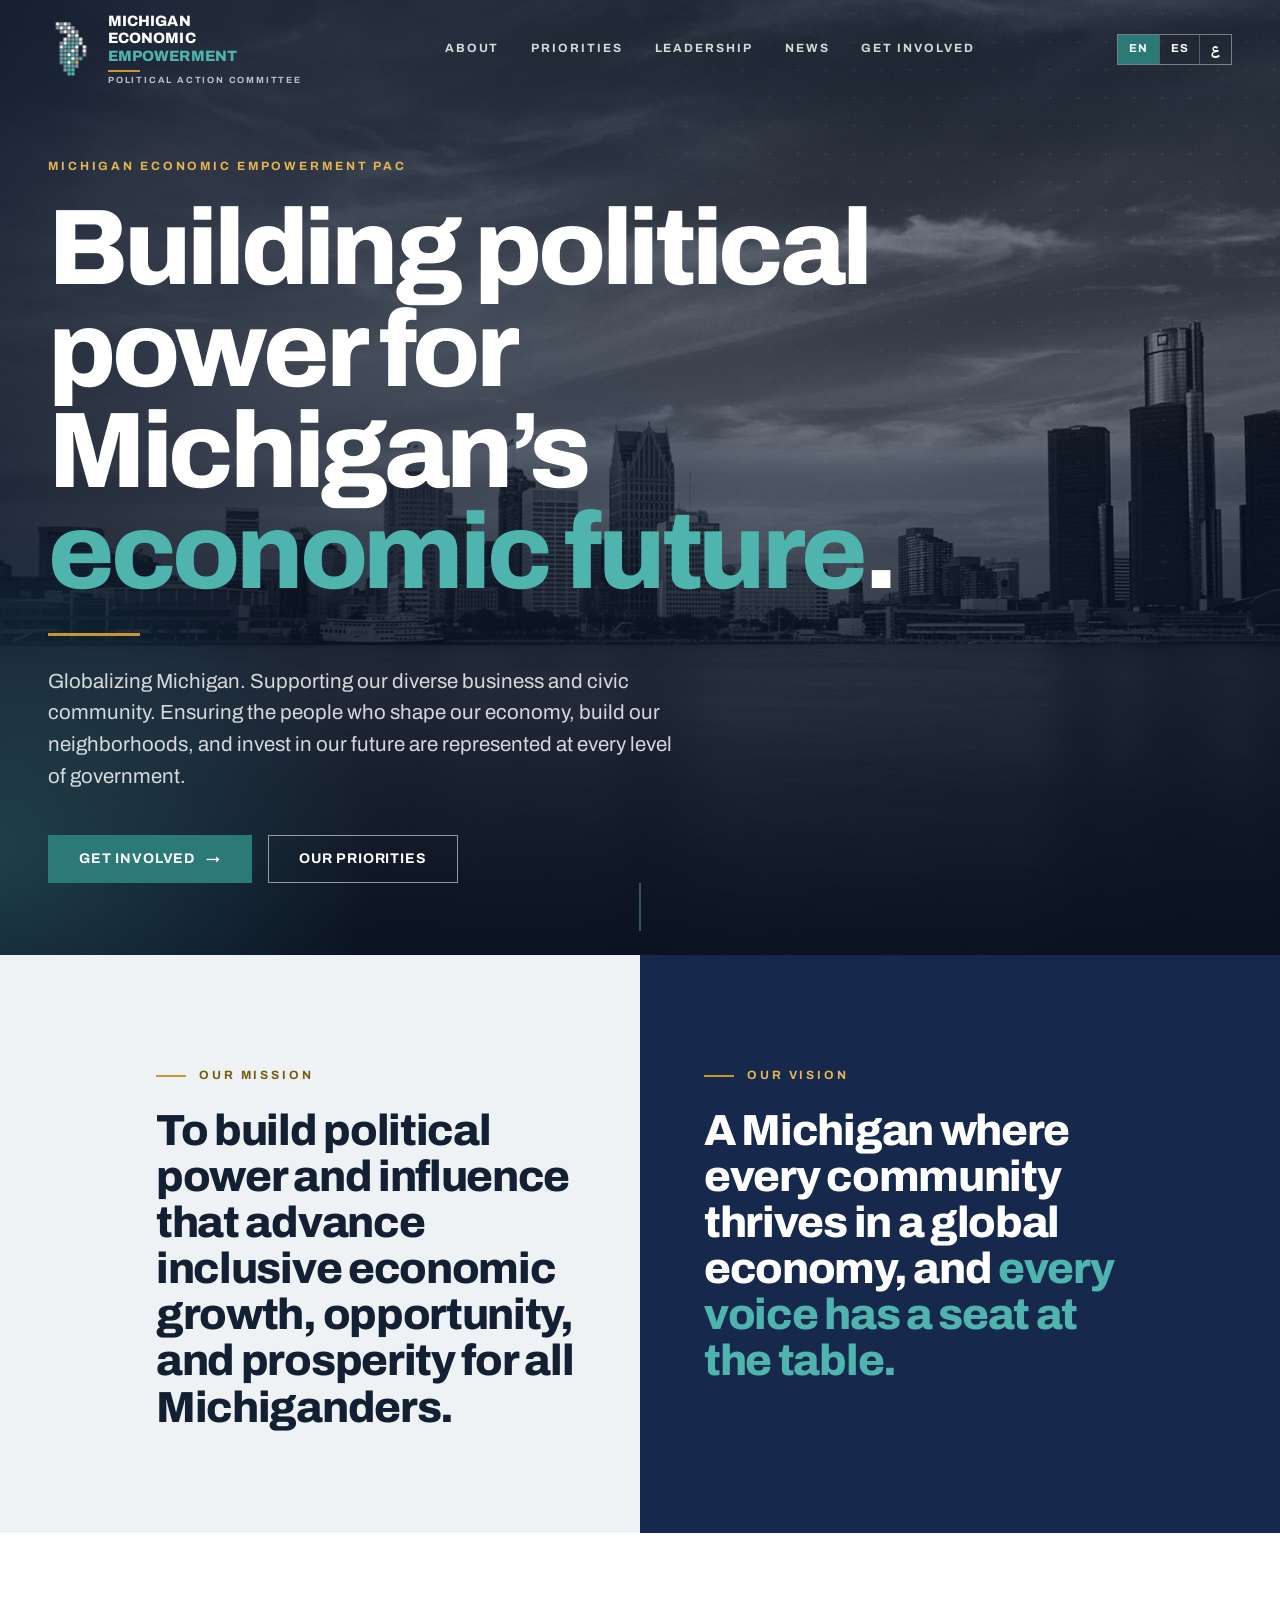
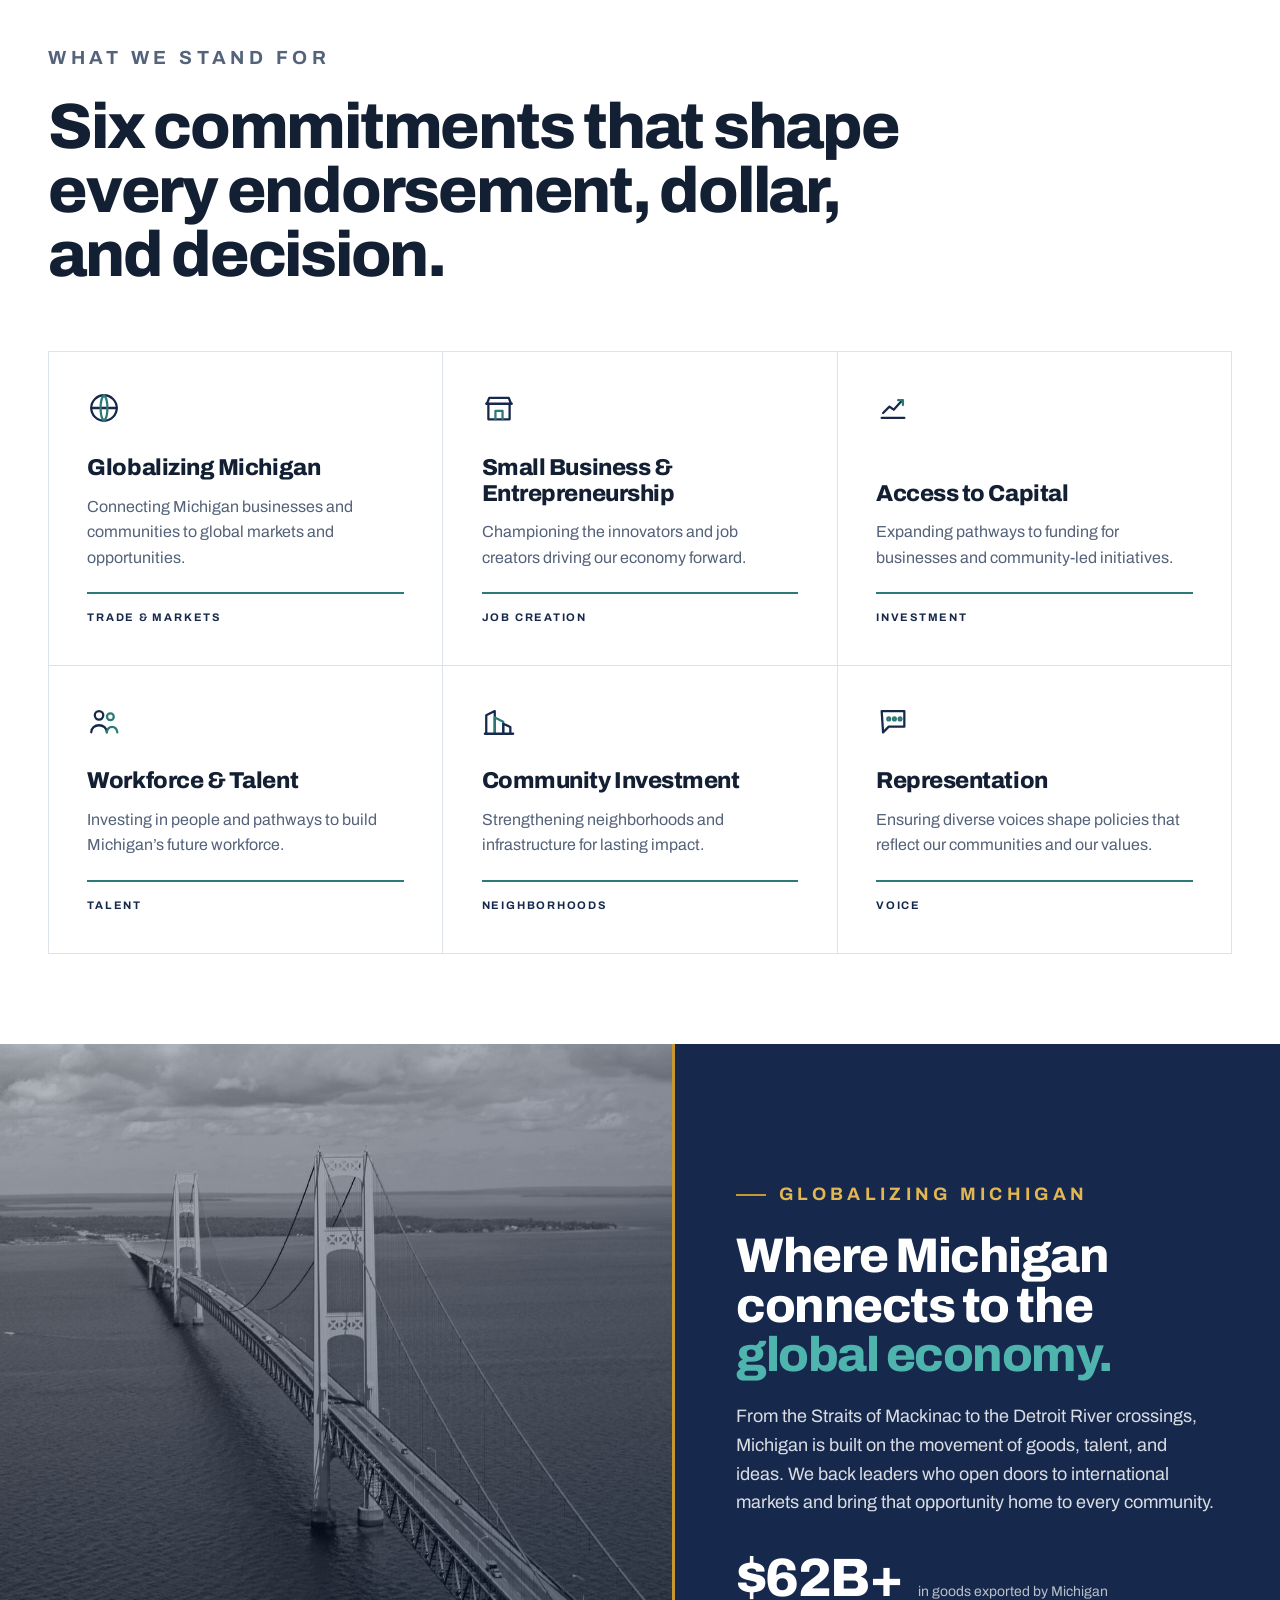
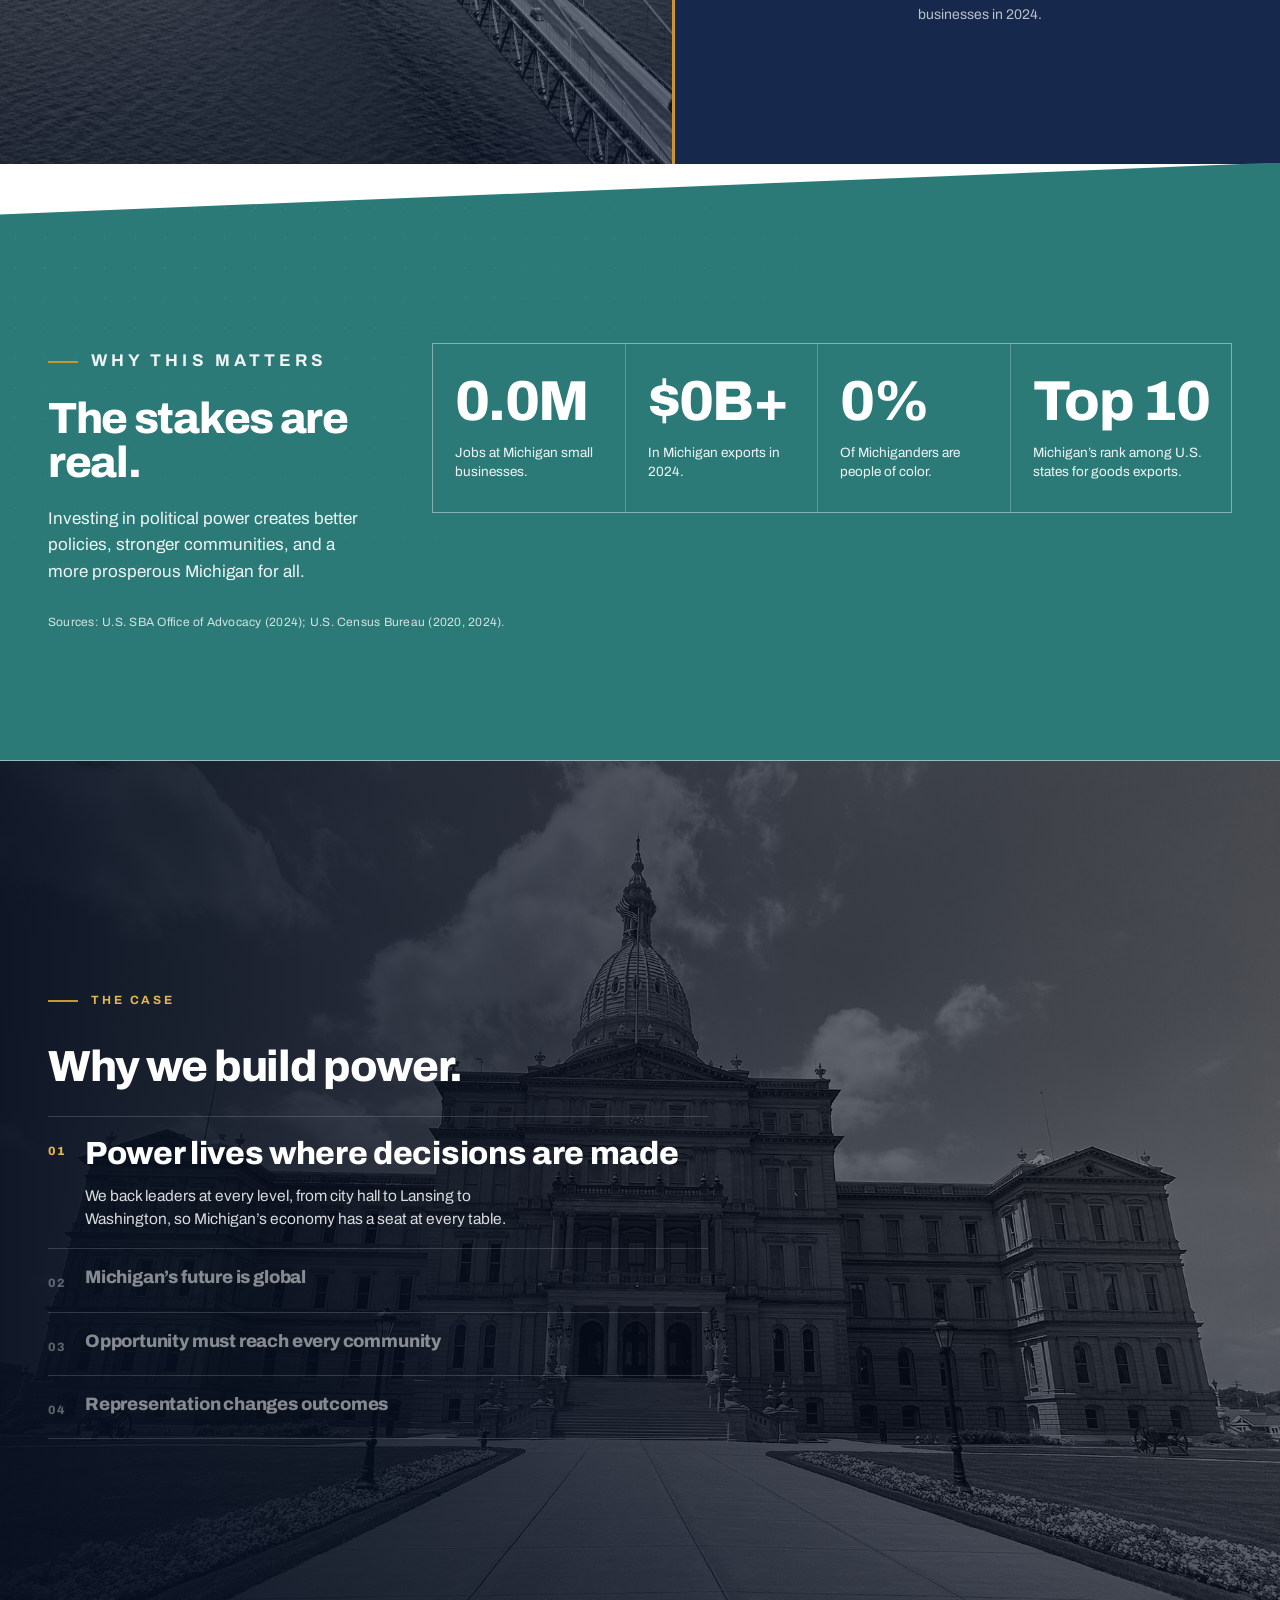
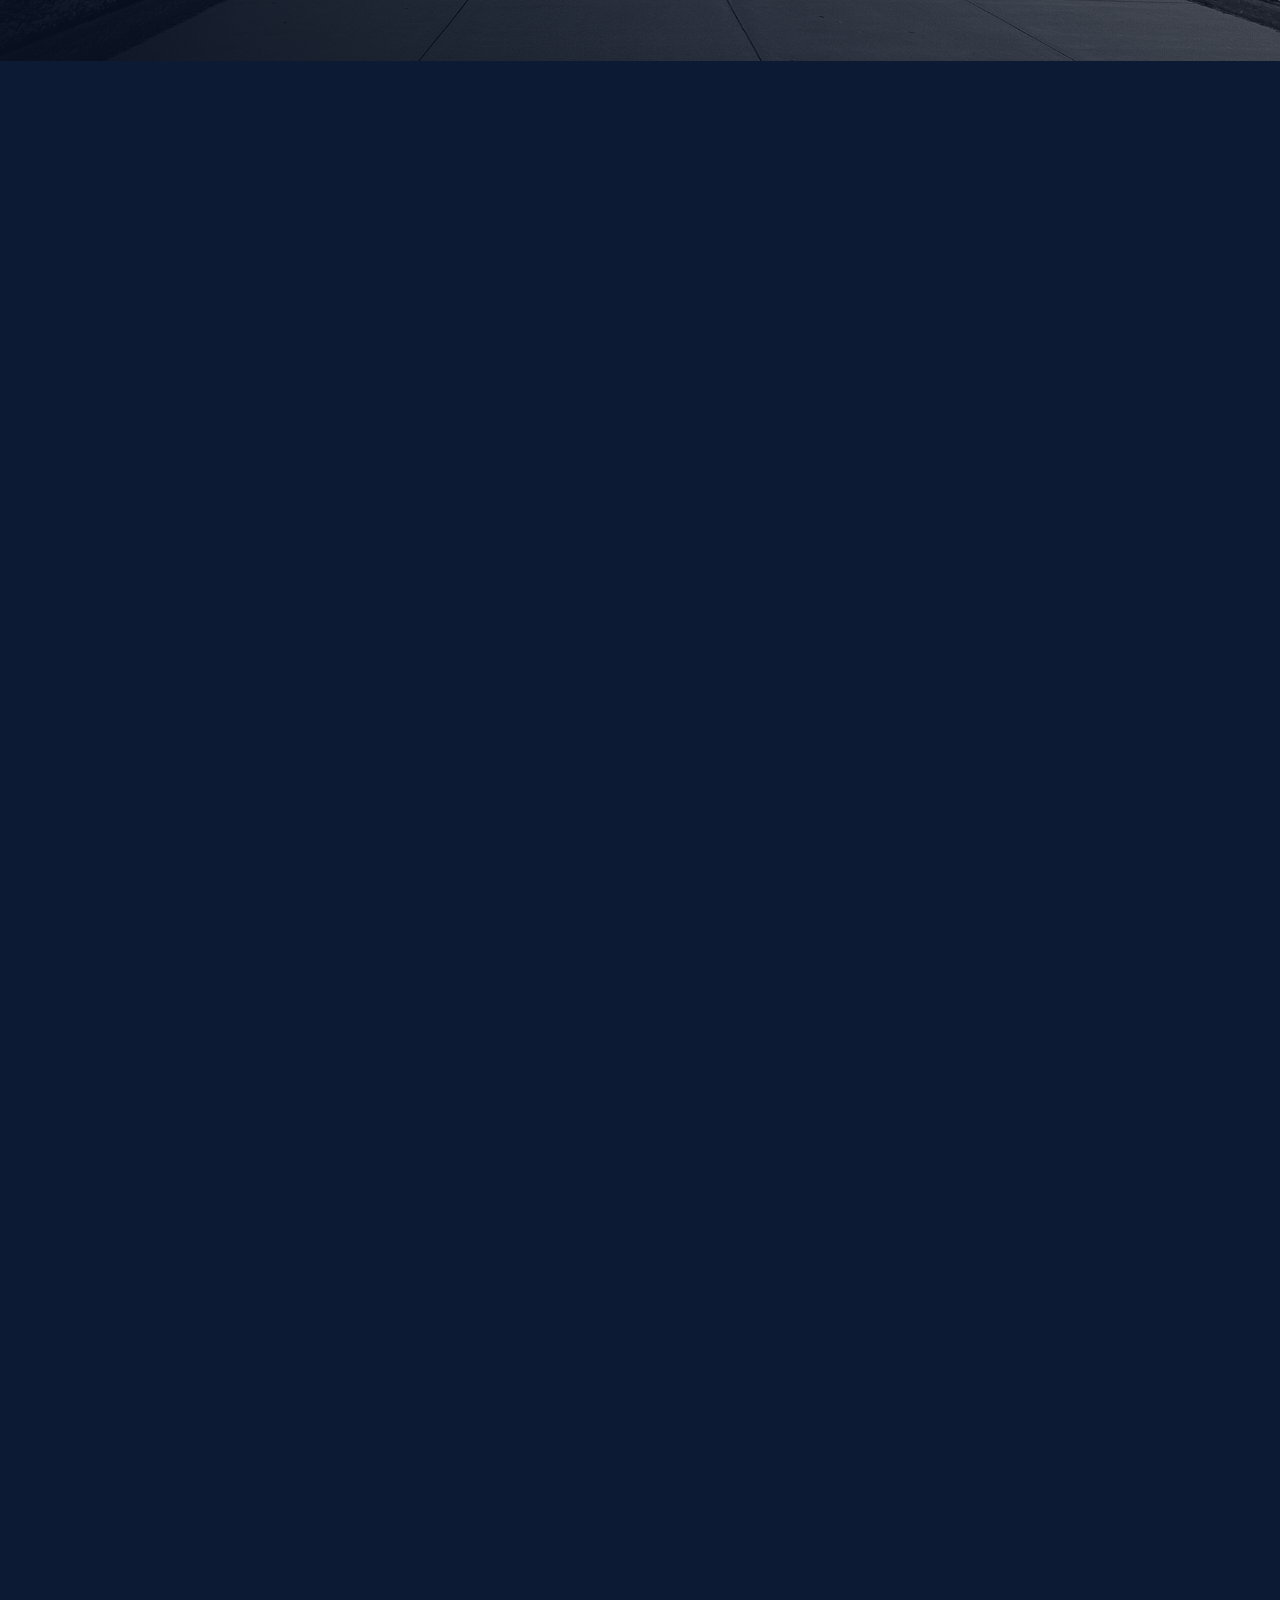
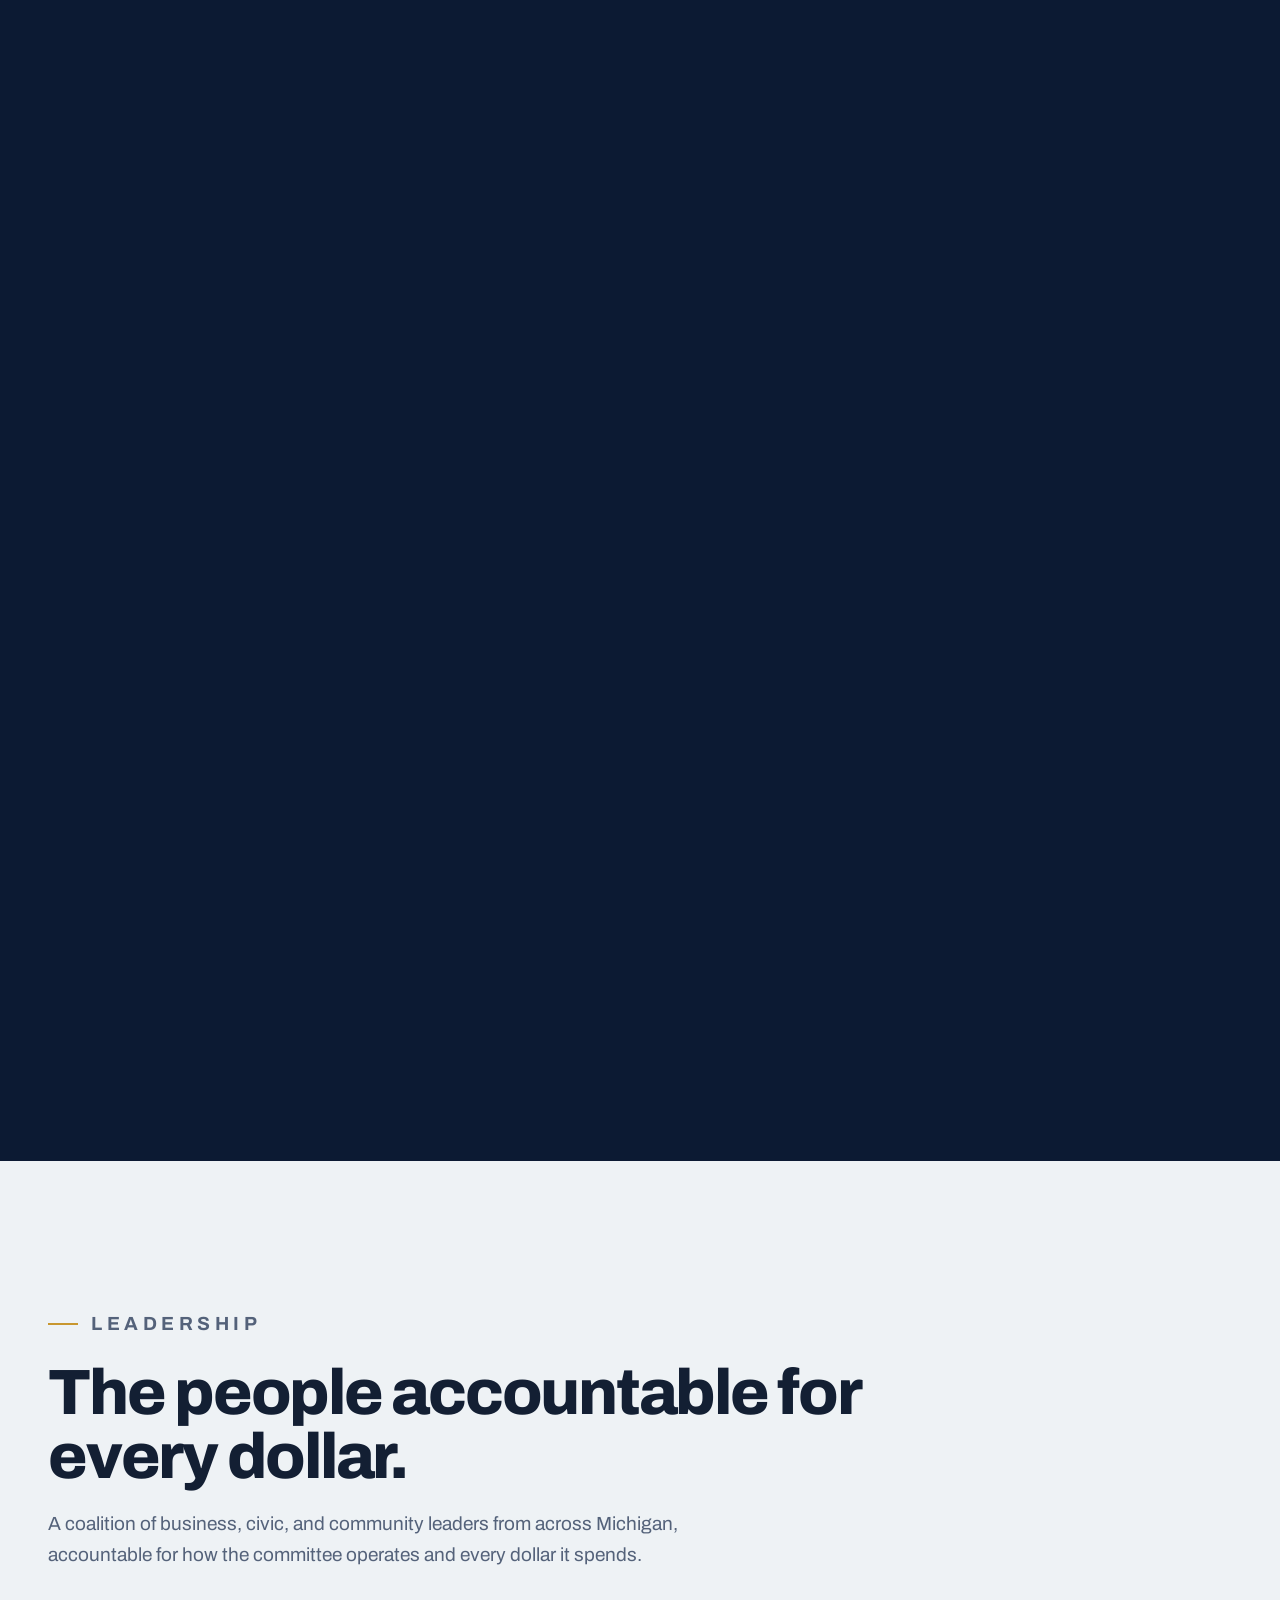
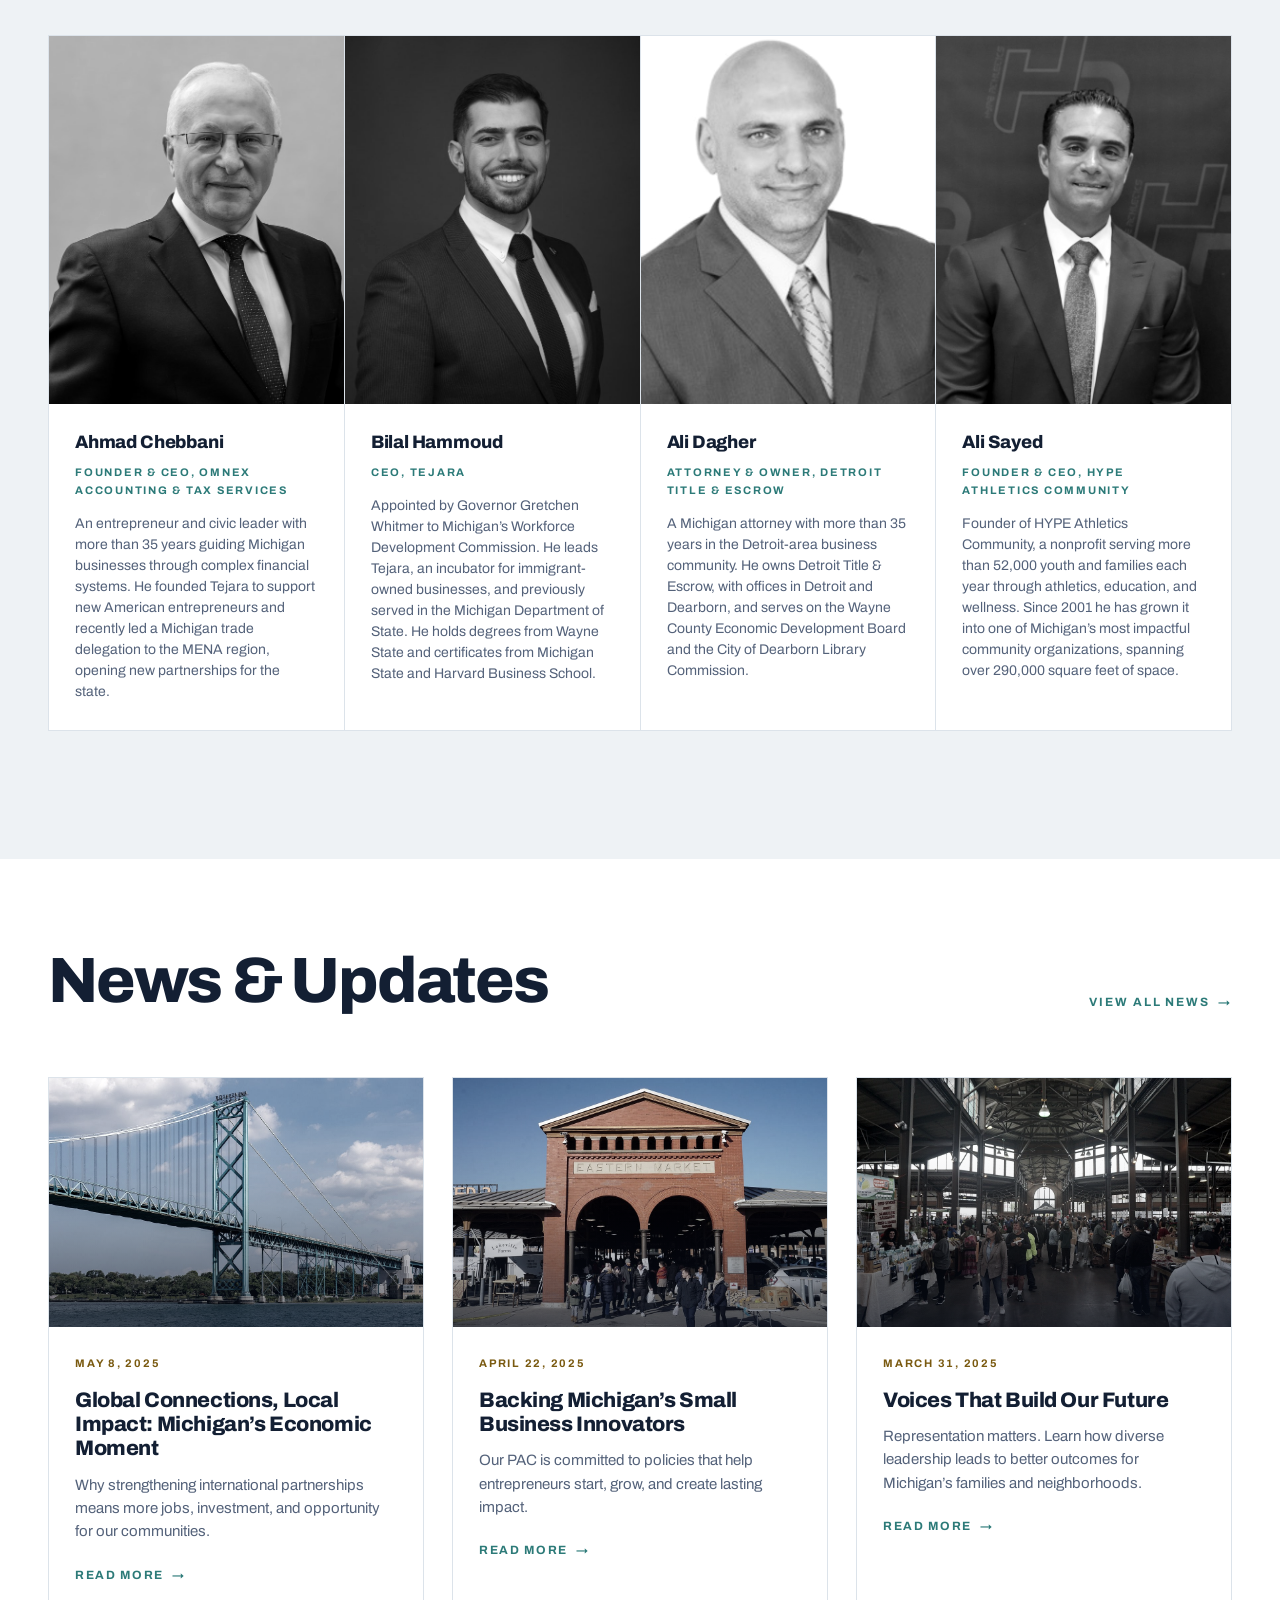
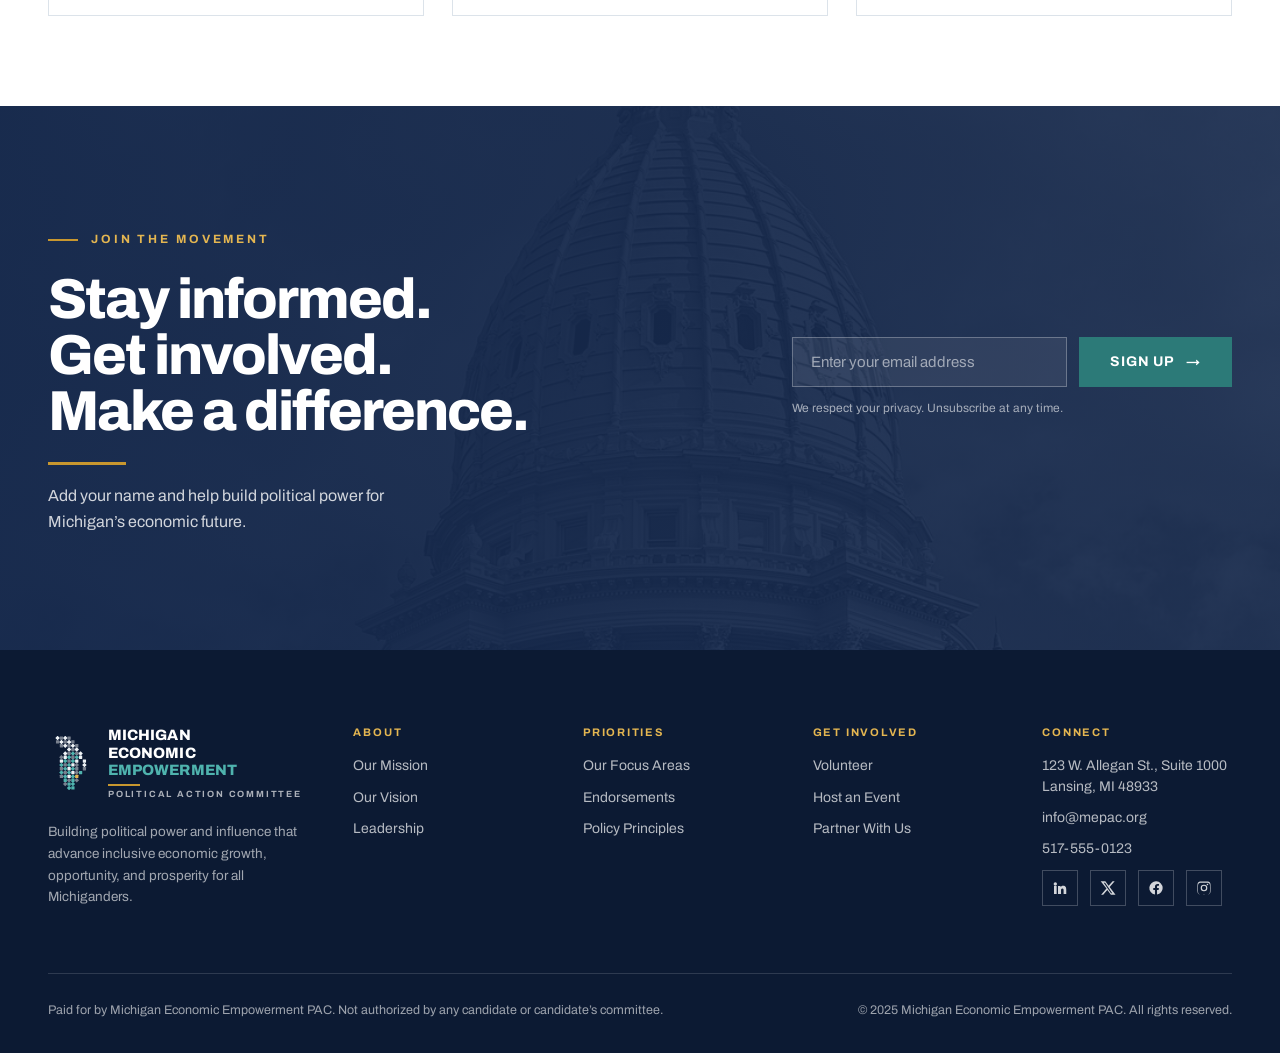
==== index.html @ e3cbdfca "Fix logo to match the real MEEP brand mark The mosaic mark was rendering every cell as a plain squar" ====
<!doctype html>
<html lang="en">
<head>
<meta charset="UTF-8" />
<meta name="viewport" content="width=device-width, initial-scale=1.0" />
<meta name="color-scheme" content="light dark" />
<title>Michigan Economic Empowerment PAC</title>
<meta name="description" content="Building political power for Michigan's economic future. Globalizing Michigan and ensuring the people who shape our economy are represented at every level of government." />

<link rel="preconnect" href="https://fonts.googleapis.com" />
<link rel="preconnect" href="https://fonts.gstatic.com" crossorigin />
<link href="https://fonts.googleapis.com/css2?family=Archivo:wght@400;500;600;700;800;900&family=IBM+Plex+Sans+Arabic:wght@400;500;600;700&display=swap" rel="stylesheet" />

<style>
  /* ============================================================
     MICHIGAN ECONOMIC EMPOWERMENT PAC
     Brand: navy / teal / gold + dot-mosaic logo. Archivo grotesque.
     Direction: cinematic, monumental, dark-forward, one accent (teal).
     PHOTO TREATMENT: navy duotone (grayscale + navy wash).
     Features: static photo hero, pillar icons, full-bleed pinned "The Case"
     scroll-chapter, animated logo reveal, EN/AR (RTL) toggle, mission/vision
     hover-expand. Full rollback snapshot: meep-mepac-site.backup.html
     ============================================================ */

  :root{
    --navy:#16294C; --navy-deep:#0C1A33; --navy-2:#1E3560;
    --teal:#2C7A78; --teal-bright:#4FB3AE;
    --gold:#C8972F; --gold-bright:#E4B651; --gold-text:#7A5A10;
    --mist:#EEF2F5; --white:#FFFFFF; --ink:#131F33; --slate:#54627A;
    --line:#DCE3EA; --line-dark:rgba(255,255,255,.14);
    --maxw:1280px; --gutter:clamp(20px,5vw,48px);
    --pad-y:clamp(86px,10vw,150px); --pad-y-tight:clamp(64px,7vw,104px);
    --radius:0px;
    --font:'Archivo',-apple-system,BlinkMacSystemFont,'Segoe UI',Roboto,sans-serif;
    --font-ar:'IBM Plex Sans Arabic','Archivo',sans-serif;
    --ease:cubic-bezier(.22,.61,.36,1);
  }

  *{ box-sizing:border-box; }
  html{ scroll-behavior:smooth; -webkit-text-size-adjust:100%; scroll-padding-top:90px; }
  body{ margin:0; font-family:var(--font); color:var(--slate); background:var(--white);
    font-size:18px; line-height:1.62; -webkit-font-smoothing:antialiased; text-rendering:optimizeLegibility; overflow-x:hidden; }
  h1,h2,h3,h4{ color:var(--ink); margin:0; font-weight:800; letter-spacing:-.03em; line-height:1.0; }
  p{ margin:0; } a{ color:inherit; text-decoration:none; } img{ max-width:100%; display:block; }
  ::selection{ background:var(--teal); color:#fff; }
  :focus-visible{ outline:2px solid var(--teal); outline-offset:3px; }
  .hero :focus-visible,.why :focus-visible,.join :focus-visible,footer.ft :focus-visible,
  .mv__cell--dark :focus-visible,.split :focus-visible,.case :focus-visible{ outline-color:var(--teal-bright); }
  .wrap{ max-width:var(--maxw); margin:0 auto; padding-inline:var(--gutter); }

  /* RTL / Arabic */
  body.rtl{ font-family:var(--font-ar); }
  body.rtl h1, body.rtl h2, body.rtl h3, body.rtl h4, body.rtl .btn, body.rtl input,
  body.rtl .eyebrow, body.rtl nav.links a, body.rtl .ftcol h4{ font-family:var(--font-ar); }
  body.rtl{ letter-spacing:0 !important; }
  body.rtl h1, body.rtl h2, body.rtl h3, body.rtl h4{ letter-spacing:0; }
  /* Arabic needs much looser leading than the tight Latin display tracking */
  body.rtl .hero h1{ line-height:1.4; }
  body.rtl .sec-head h2, body.rtl .mv__cell h2, body.rtl .why__lead h2,
  body.rtl .split__panel h2, body.rtl .join h2, body.rtl .case__rail h2{ line-height:1.4; }
  body.rtl .case__steps .lbl{ line-height:1.45; }
  body.rtl .arw{ display:inline-block; transform:scaleX(-1); }
  body.rtl .split__panel::before{ left:auto; right:0; }

  .eyebrow{ font-size:12px; font-weight:700; text-transform:uppercase; letter-spacing:.24em;
    color:var(--gold-text); margin:0 0 22px; display:inline-flex; align-items:center; gap:13px; }
  .eyebrow::before{ content:""; width:30px; height:2px; background:var(--gold); display:inline-block; }
  .eyebrow--ondark{ color:var(--gold-bright); }
  .eyebrow--bare::before{ display:none; }   /* no gold dash (hero + pillars) */
  body.rtl .eyebrow{ letter-spacing:.1em; }

  /* buttons */
  .btn{ --bg:var(--teal); --fg:#fff; --bd:var(--teal); display:inline-flex; align-items:center; gap:11px;
    font-family:var(--font); font-size:14px; font-weight:700; letter-spacing:.06em; text-transform:uppercase;
    padding:16px 30px; border:1.5px solid var(--bd); background:var(--bg); color:var(--fg); border-radius:var(--radius);
    cursor:pointer; line-height:1; text-align:center;
    transition:background .22s var(--ease),border-color .22s var(--ease),color .22s var(--ease),transform .22s var(--ease),box-shadow .22s var(--ease); }
  body.rtl .btn{ font-family:var(--font-ar); letter-spacing:0; }
  .btn .arw{ transition:transform .22s var(--ease); }
  .btn:hover .arw{ transform:translateX(5px); }
  body.rtl .btn:hover .arw{ transform:scaleX(-1) translateX(5px); }
  .btn--teal:hover{ background:#225e5c; border-color:#225e5c; transform:translateY(-2px); box-shadow:0 14px 30px -16px rgba(0,0,0,.6); }
  .btn--gold{ --bg:var(--gold); --bd:var(--gold); --fg:#1c1404; }
  .btn--gold:hover{ background:var(--gold-bright); border-color:var(--gold-bright); transform:translateY(-2px); box-shadow:0 14px 30px -16px rgba(0,0,0,.5); }
  .btn--ghost-light{ --bg:transparent; --fg:#fff; --bd:rgba(255,255,255,.55); }
  .btn--ghost-light:hover{ border-color:#fff; background:rgba(255,255,255,.1); transform:translateY(-2px); }
  .btn:active{ transform:translateY(0); }

  /* duotone photo treatment */
  .duo{ position:relative; background:var(--navy); overflow:hidden; }
  .duo img{ width:100%; height:100%; object-fit:cover; display:block; filter:grayscale(1) contrast(1.06) brightness(.96); }
  .duo::after{ content:""; position:absolute; inset:0; pointer-events:none; background:linear-gradient(155deg, rgba(18,32,58,.28) 0%, rgba(12,26,51,.6) 100%); }
  .duo--soft img{ filter:grayscale(.5) contrast(1.05); }
  .duo--soft::after{ background:linear-gradient(0deg, rgba(10,18,35,.55) 0%, rgba(10,18,35,.08) 48%, transparent 74%); }

  /* ===================== NAV ===================== */
  header.nav{ position:fixed; top:0; left:0; right:0; z-index:50;
    transition:background .3s var(--ease),box-shadow .3s var(--ease),border-color .3s var(--ease); border-bottom:1px solid transparent; }
  header.nav.solid{ background:rgba(255,255,255,.9); backdrop-filter:blur(16px); -webkit-backdrop-filter:blur(16px); border-bottom:1px solid var(--line); }
  .nav__inner{ max-width:var(--maxw); margin:0 auto; padding:13px var(--gutter); display:flex; align-items:center; justify-content:space-between; gap:24px; }
  .brand{ display:flex; align-items:center; gap:14px; }
  .brand__mark{ flex:none; width:46px; height:54px; }
  .brand__mark rect.m-N{ fill:var(--navy); } .brand__mark rect.m-T{ fill:var(--teal); } .brand__mark rect.m-S{ fill:#8a9bb0; } .brand__mark rect.m-G{ fill:var(--gold); }
  header.nav:not(.solid) .brand__mark rect.m-N{ fill:#fff; }
  header.nav:not(.solid) .brand__mark rect.m-T{ fill:var(--teal-bright); }
  header.nav:not(.solid) .brand__mark rect.m-S{ fill:rgba(255,255,255,.55); }
  header.nav:not(.solid) .brand__mark rect.m-G{ fill:var(--gold-bright); }
  .ft__brand .brand__mark rect.m-N{ fill:#EEF2F5; }
  .ft__brand .brand__mark rect.m-T{ fill:var(--teal-bright); }
  .ft__brand .brand__mark rect.m-S{ fill:rgba(255,255,255,.45); }
  .ft__brand .brand__mark rect.m-G{ fill:var(--gold-bright); }
  .brand__word{ display:flex; flex-direction:column; line-height:1; }
  .brand__line{ font-weight:800; font-size:15px; letter-spacing:.005em; line-height:1.16; text-transform:uppercase; transition:color .3s var(--ease); }
  .brand__line.navy{ color:var(--navy); } .brand__line.teal{ color:var(--teal); }
  .brand__rule{ width:32px; height:2px; background:var(--gold); margin:5px 0 4px; }
  .brand__legal{ font-size:9px; font-weight:700; letter-spacing:.2em; text-transform:uppercase; color:var(--navy); opacity:.78; transition:color .3s var(--ease),opacity .3s var(--ease); }
  header.nav:not(.solid) .brand__line.navy{ color:#fff; }
  header.nav:not(.solid) .brand__line.teal{ color:var(--teal-bright); }
  header.nav:not(.solid) .brand__legal{ color:#fff; opacity:.7; }
  nav.links{ display:flex; align-items:center; gap:32px; }
  nav.links a.lnk{ font-size:12px; font-weight:700; text-transform:uppercase; letter-spacing:.16em; color:var(--ink); opacity:.82; transition:opacity .2s,color .2s; position:relative; padding:6px 0; }
  header.nav:not(.solid) nav.links a.lnk{ color:#fff; }
  nav.links a.lnk::after{ content:""; position:absolute; left:0; bottom:0; height:2px; width:0; background:var(--teal); transition:width .25s var(--ease); }
  header.nav:not(.solid) nav.links a.lnk::after{ background:var(--teal-bright); }
  nav.links a.lnk:hover{ opacity:1; } nav.links a.lnk:hover::after{ width:100%; }
  .nav__cta{ display:flex; align-items:center; gap:16px; }
  .lang-switch{ display:flex; align-items:stretch; border:1px solid rgba(255,255,255,.4); border-radius:var(--radius); overflow:hidden; transition:border-color .3s var(--ease); }
  .lang-switch button{ background:none; border:0; color:#fff; font-family:var(--font); font-size:11.5px; font-weight:700; letter-spacing:.06em; padding:8px 11px; cursor:pointer; line-height:1; transition:background .2s var(--ease), color .2s var(--ease); }
  .lang-switch button + button{ border-inline-start:1px solid rgba(255,255,255,.25); }
  .lang-switch button:hover{ background:rgba(255,255,255,.12); }
  .lang-switch button.active{ background:var(--teal); color:#fff; }
  .lang-switch button[data-lang="ar"]{ font-family:var(--font-ar); font-size:13px; }
  header.nav.solid .lang-switch{ border-color:var(--line); }
  header.nav.solid .lang-switch button{ color:var(--ink); }
  header.nav.solid .lang-switch button + button{ border-inline-start-color:var(--line); }
  header.nav.solid .lang-switch button.active{ background:var(--teal); color:#fff; }
  .menu-btn{ display:none; background:none; border:1px solid rgba(255,255,255,.4); color:#fff; padding:9px; border-radius:var(--radius); cursor:pointer; transition:color .3s var(--ease),border-color .3s var(--ease); }
  header.nav.solid .menu-btn{ border-color:var(--line); color:var(--ink); }

  /* ===================== HERO (static photo) ===================== */
  .hero{ position:relative; min-height:94vh; display:flex; align-items:flex-end; color:#fff; overflow:hidden; isolation:isolate;
    padding:150px 0 clamp(64px,8vh,104px); background:var(--navy-deep); }
  .hero__bg{ position:absolute; inset:0; z-index:0; }
  .hero__bg img{ position:absolute; inset:0; width:100%; height:100%; object-fit:cover;
    filter:grayscale(1) contrast(1.06) brightness(.9); opacity:.72; animation:heroZoom 30s var(--ease) infinite alternate; }
  @keyframes heroZoom{ from{ transform:scale(1.02); } to{ transform:scale(1.1); } }
  .hero__scrim{ position:absolute; inset:0; z-index:2;
    background:linear-gradient(0deg, rgba(8,16,32,.92) 0%, rgba(10,20,40,.55) 38%, rgba(12,24,46,.30) 66%, rgba(12,24,46,.42) 100%),
      linear-gradient(95deg, rgba(8,16,32,.7) 0%, transparent 58%); }
  body.rtl .hero__scrim{ background:linear-gradient(0deg, rgba(8,16,32,.92) 0%, rgba(10,20,40,.55) 38%, rgba(12,24,46,.30) 66%, rgba(12,24,46,.42) 100%),
      linear-gradient(265deg, rgba(8,16,32,.7) 0%, transparent 58%); }
  .hero::before{ content:""; position:absolute; inset:-20%; z-index:3; pointer-events:none;
    background:radial-gradient(34% 40% at 14% 78%, rgba(79,179,174,.26), transparent 62%); animation:drift 30s ease-in-out infinite alternate; }
  @keyframes drift{ from{ transform:translate3d(0,0,0);} to{ transform:translate3d(-2%,-2%,0);} }
  .hero__dots{ position:absolute; inset:0; z-index:3; pointer-events:none;
    background-image:radial-gradient(rgba(255,255,255,.09) 1.2px, transparent 1.4px); background-size:28px 28px;
    -webkit-mask-image:radial-gradient(110% 80% at 84% 22%, #000 0%, transparent 66%); mask-image:radial-gradient(110% 80% at 84% 22%, #000 0%, transparent 66%);
    animation:dotpan 46s linear infinite; }
  @keyframes dotpan{ from{ background-position:0 0;} to{ background-position:280px 140px;} }
  .hero__inner{ position:relative; z-index:4; width:100%; }
  .hero h1{ color:#fff; font-weight:800; font-size:clamp(48px,8.4vw,112px); line-height:.94; letter-spacing:-.04em; margin:0 0 30px; max-width:15ch; }
  .hero h1 .accent{ color:var(--teal-bright); }
  .hero__gold-rule{ width:92px; height:3px; background:var(--gold); margin:0 0 30px; }
  .hero__sub{ font-size:clamp(17px,1.6vw,21px); font-weight:400; line-height:1.55; color:rgba(255,255,255,.82); max-width:640px; margin:0 0 42px; }
  .hero__btns{ display:flex; flex-wrap:wrap; gap:16px; }
  .scroll-cue{ position:absolute; left:50%; bottom:24px; transform:translateX(-50%); width:1px; height:48px; background:rgba(255,255,255,.28); overflow:hidden; z-index:4; }
  .scroll-cue::after{ content:""; position:absolute; inset:0; background:var(--teal-bright); animation:cue 2.1s var(--ease) infinite; }
  @keyframes cue{ 0%{transform:translateY(-100%);} 60%,100%{transform:translateY(100%);} }

  /* ===================== MISSION / VISION (hover-expand) ===================== */
  .mv{ display:flex; }
  /* Fixed-measure text (max-width 420) means the heading NEVER re-wraps as the
     cell resizes — only whitespace animates, so the hover-expand stays smooth.
     NOTE: these cells also carry .reveal, whose later `transition` rule would
     clobber a flex-grow transition — so we re-declare a COMBINED transition at
     higher specificity (.mv .mv__cell) to keep both the reveal fade AND the
     flex-grow tween. Without this, flex-grow has no transition and snaps. */
  .mv__cell{ flex:1 1 0; min-width:0; will-change:flex-grow; padding:clamp(60px,8vw,128px) clamp(34px,5vw,80px); }
  .mv .mv__cell{ transition:opacity .7s var(--ease), transform .7s var(--ease), flex-grow .5s var(--ease); }
  .mv:hover .mv__cell{ flex-grow:.9; }
  .mv:hover .mv__cell:hover{ flex-grow:1.2; }
  .mv__cell--light{ background:var(--mist); display:flex; flex-direction:column; align-items:flex-end; }
  .mv__cell--dark{ background:var(--navy); color:#fff; }
  .mv__inner{ max-width:420px; width:100%; }
  .mv__cell h2{ font-weight:800; font-size:clamp(28px,3.4vw,46px); line-height:1.06; letter-spacing:-.03em; margin:0; }
  .mv__cell--light h2{ color:var(--ink); } .mv__cell--dark h2{ color:#fff; }
  .mv__cell--dark h2 .accent{ color:var(--teal-bright); } .mv__cell--dark .eyebrow{ color:var(--gold-bright); }

  /* ===================== SECTION HEADS ===================== */
  .sec-head{ max-width:880px; margin:0 0 clamp(44px,5vw,68px); }
  .sec-head.between{ max-width:none; display:flex; align-items:flex-end; justify-content:space-between; gap:28px; flex-wrap:wrap; }
  .sec-head h2{ font-weight:800; font-size:clamp(34px,5vw,68px); line-height:1.0; letter-spacing:-.035em; }
  .sec-head p{ margin-top:20px; font-size:19px; color:var(--slate); max-width:62ch; }

  /* ===================== PILLARS ===================== */
  .pillars{ padding:var(--pad-y-tight) 0; background:var(--white); }
  .pillar-grid{ display:grid; grid-template-columns:repeat(3,1fr); gap:1px; background:var(--line); border:1px solid var(--line); }
  .pillar{ background:var(--white); padding:clamp(30px,3vw,44px); display:flex; flex-direction:column; min-height:280px; transition:background .25s var(--ease); }
  .pillar:hover{ background:#f7fafc; }
  .pillar__icon{ width:34px; height:34px; flex:none; margin-bottom:auto; fill:none; stroke:var(--navy); stroke-width:1.6; stroke-linecap:round; stroke-linejoin:round; transition:stroke .25s var(--ease); }
  .pillar__icon .ac{ stroke:var(--teal); }
  .pillar:hover .pillar__icon{ stroke:var(--teal); }
  .pillar h3{ font-size:23px; font-weight:800; letter-spacing:-.02em; line-height:1.12; margin:30px 0 13px; }
  .pillar p{ font-size:16px; line-height:1.58; color:var(--slate); }
  .pillar__tag{ margin-top:22px; padding-top:15px; border-top:2px solid var(--teal); font-size:11px; font-weight:700; letter-spacing:.16em; text-transform:uppercase; color:var(--navy); }

  /* ===================== DOCUMENTARY SPLIT ===================== */
  .split{ display:grid; grid-template-columns:1.05fr .95fr; min-height:clamp(480px,58vw,720px); }
  .split__media{ position:relative; } .split__media .duo{ position:absolute; inset:0; }
  .split__panel{ background:var(--navy); color:#fff; padding:clamp(48px,6vw,104px) clamp(34px,5vw,84px); display:flex; flex-direction:column; justify-content:center; position:relative; }
  .split__panel::before{ content:""; position:absolute; left:0; top:0; bottom:0; width:3px; background:var(--gold); }
  .split__panel .eyebrow{ color:var(--gold-bright); }
  .split__panel h2{ font-weight:800; font-size:clamp(30px,3.8vw,52px); line-height:1.02; letter-spacing:-.03em; color:#fff; margin:0 0 22px; }
  .split__panel h2 .accent{ color:var(--teal-bright); }
  .split__panel p{ font-size:18px; line-height:1.6; color:rgba(255,255,255,.84); max-width:48ch; }
  .split__stat{ margin-top:34px; display:flex; align-items:baseline; gap:16px; }
  .split__stat b{ font-size:54px; font-weight:800; color:#fff; letter-spacing:-.03em; line-height:1; }
  .split__stat span{ font-size:14px; color:rgba(255,255,255,.7); max-width:24ch; }

  /* ===================== WHY (teal band) ===================== */
  .why{ position:relative; background:var(--teal); color:#fff; overflow:hidden; clip-path:polygon(0 52px, 100% 0, 100% 100%, 0 100%);
    padding:calc(var(--pad-y) + 52px) 0 var(--pad-y); margin-top:-1px; }
  .why::before{ content:""; position:absolute; inset:0; z-index:0; background-image:radial-gradient(rgba(255,255,255,.07) 1.2px, transparent 1.4px); background-size:30px 30px;
    -webkit-mask-image:radial-gradient(90% 120% at 12% 0%, #000, transparent 72%); mask-image:radial-gradient(90% 120% at 12% 0%, #000, transparent 72%); }
  .why__inner{ position:relative; z-index:1; display:grid; grid-template-columns:minmax(220px,320px) 1fr; gap:clamp(36px,5vw,80px); align-items:start; }
  .why__lead h2{ font-weight:800; color:#fff; font-size:clamp(30px,3.4vw,46px); line-height:1.02; letter-spacing:-.03em; margin:0 0 20px; }
  .why__lead p{ color:rgba(255,255,255,.92); font-size:17px; line-height:1.56; }
  .why__stats{ display:grid; grid-template-columns:repeat(4,1fr); gap:1px; background:rgba(255,255,255,.24); border:1px solid rgba(255,255,255,.24); }
  .stat{ background:var(--teal); padding:30px 22px; }
  .stat__num{ font-size:clamp(40px,4.4vw,60px); font-weight:800; color:#fff; letter-spacing:-.03em; line-height:1; }
  .stat__lbl{ margin-top:13px; font-size:13.5px; line-height:1.45; color:rgba(255,255,255,.92); }
  .why__src{ position:relative; z-index:1; margin-top:28px; font-size:12px; color:rgba(255,255,255,.78); letter-spacing:.02em; }

  /* ===================== "THE CASE" — full-bleed pinned scroll-chapter ===================== */
  .case{ position:relative; height:400vh; background:var(--navy-deep); }
  .case__stage{ position:sticky; top:0; height:100vh; overflow:hidden; display:flex; align-items:center; color:#fff; }
  .case__media{ position:absolute; inset:0; z-index:0; background:var(--navy-deep); }
  .case__media img{ position:absolute; inset:0; width:100%; height:100%; object-fit:cover;
    filter:grayscale(1) contrast(1.06) brightness(.82); opacity:0; transform:scale(1.05);
    transition:opacity .9s var(--ease), transform 7s var(--ease); }
  .case__media img.active{ opacity:1; transform:scale(1); }
  .case__scrim{ position:absolute; inset:0; z-index:1;
    background:linear-gradient(90deg, rgba(8,16,32,.94) 0%, rgba(8,16,32,.7) 42%, rgba(8,16,32,.32) 100%),
      linear-gradient(0deg, rgba(8,16,32,.5), transparent 52%); }
  body.rtl .case__scrim{ background:linear-gradient(270deg, rgba(8,16,32,.94) 0%, rgba(8,16,32,.7) 42%, rgba(8,16,32,.32) 100%),
      linear-gradient(0deg, rgba(8,16,32,.5), transparent 52%); }
  .case__overlay{ position:relative; z-index:2; width:100%; }
  .case__rail{ max-width:660px; }
  .case__rail h2{ color:#fff; font-weight:800; font-size:clamp(30px,3.4vw,46px); letter-spacing:-.03em; line-height:1.04; margin:12px 0 26px; }
  .case__steps{ list-style:none; margin:0; padding:0; }
  .case__steps li{ display:grid; grid-template-columns:auto 1fr; gap:18px; padding:18px 0; border-top:1px solid rgba(255,255,255,.16); }
  .case__steps li:last-child{ border-bottom:1px solid rgba(255,255,255,.16); }
  .case__steps .st-n{ font-size:12px; font-weight:800; letter-spacing:.12em; color:rgba(255,255,255,.34); padding-top:7px; transition:color .4s var(--ease); }
  .case__steps .lbl{ display:block; font-weight:800; font-size:18px; letter-spacing:-.01em; line-height:1.16; color:rgba(255,255,255,.5); transition:color .4s var(--ease), font-size .4s var(--ease); }
  .case__steps .desc{ max-height:0; opacity:0; overflow:hidden; margin:0; color:rgba(255,255,255,.84); font-size:15.5px; line-height:1.5; max-width:50ch; transition:max-height .55s var(--ease), opacity .45s var(--ease), margin .45s var(--ease); }
  .case__steps li.active .st-n{ color:var(--gold-bright); }
  .case__steps li.active .lbl{ color:#fff; font-size:clamp(23px,2.5vw,32px); }
  .case__steps li.active .desc{ max-height:160px; opacity:1; margin-top:12px; }

  /* ===================== LEADERSHIP ===================== */
  .people{ padding:var(--pad-y) 0; background:var(--mist); }
  .people-grid{ display:grid; grid-template-columns:repeat(4,1fr); gap:1px; background:var(--line); border:1px solid var(--line); }
  .person{ background:var(--white); display:flex; flex-direction:column; }
  .person__portrait{ aspect-ratio:4/5; position:relative; background:linear-gradient(150deg,var(--navy),var(--navy-2)); overflow:hidden; display:flex; align-items:center; justify-content:center; }
  .person__portrait::before{ content:""; position:absolute; inset:0; background-image:radial-gradient(rgba(255,255,255,.13) 1.3px, transparent 1.5px); background-size:18px 18px;
    -webkit-mask-image:radial-gradient(70% 70% at 50% 40%, #000, transparent 78%); mask-image:radial-gradient(70% 70% at 50% 40%, #000, transparent 78%); }
  .person__mono{ position:relative; font-weight:800; font-size:42px; color:rgba(255,255,255,.34); letter-spacing:.04em; }
  .person__img{ position:absolute; inset:0; width:100%; height:100%; object-fit:cover; object-position:center 22%; filter:grayscale(1) contrast(1.03); }
  .person__body{ padding:24px 26px 28px; }
  .person__name{ font-size:18px; font-weight:800; color:var(--ink); letter-spacing:-.01em; }
  .person__role{ margin-top:7px; font-size:11px; font-weight:700; text-transform:uppercase; letter-spacing:.16em; color:var(--teal); }
  .person__bio{ margin-top:13px; font-size:14px; line-height:1.5; color:var(--slate); }

  /* ===================== NEWS ===================== */
  .news{ padding:var(--pad-y-tight) 0; background:var(--white); }
  .news__viewall{ font-size:12px; font-weight:700; text-transform:uppercase; letter-spacing:.16em; color:var(--teal); display:inline-flex; gap:8px; align-items:center; }
  .news__viewall .arw{ transition:transform .2s var(--ease); } .news__viewall:hover .arw{ transform:translateX(5px); }
  .news-grid{ display:grid; grid-template-columns:repeat(3,1fr); gap:28px; }
  .card{ background:var(--white); border:1px solid var(--line); display:flex; flex-direction:column; transition:transform .25s var(--ease),box-shadow .25s var(--ease),border-color .25s var(--ease); }
  .card:hover{ transform:translateY(-5px); box-shadow:0 24px 50px -32px rgba(19,31,51,.6); border-color:#cdd7e1; }
  .card__media{ aspect-ratio:3/2; position:relative; overflow:hidden; }
  .card__media .duo{ position:absolute; inset:0; } .card__media .duo img{ transition:transform .5s var(--ease); }
  .card:hover .card__media .duo img{ transform:scale(1.05); }
  .card__wipe{ position:absolute; top:0; left:0; right:0; height:3px; background:var(--teal); transform:scaleX(0); transform-origin:left; transition:transform .35s var(--ease); z-index:2; }
  .card:hover .card__wipe{ transform:scaleX(1); }
  .card__body{ padding:28px 26px 30px; display:flex; flex-direction:column; flex:1; }
  .card__date{ font-size:11px; font-weight:700; letter-spacing:.16em; text-transform:uppercase; color:var(--gold-text); margin-bottom:15px; }
  .card h3{ font-size:21px; font-weight:800; line-height:1.16; letter-spacing:-.02em; margin:0 0 13px; }
  .card p{ font-size:15px; line-height:1.55; color:var(--slate); }
  .card__more{ margin-top:22px; font-size:12px; font-weight:700; letter-spacing:.14em; text-transform:uppercase; color:var(--teal); display:inline-flex; gap:8px; align-items:center; }
  .card__more .arw{ transition:transform .2s var(--ease); } .card:hover .card__more .arw{ transform:translateX(5px); }

  /* ===================== JOIN ===================== */
  .join{ position:relative; background:var(--navy); color:#fff; padding:clamp(80px,9vw,128px) 0; overflow:hidden; isolation:isolate; }
  .join__bg{ position:absolute; inset:0; z-index:0; }
  .join__bg img{ width:100%; height:100%; object-fit:cover; filter:grayscale(1) contrast(1.05); opacity:.3; }
  .join__scrim{ position:absolute; inset:0; z-index:1; background:linear-gradient(90deg, rgba(22,41,76,.95), rgba(22,41,76,.72)); }
  .join__inner{ position:relative; z-index:2; display:grid; grid-template-columns:1fr auto; gap:48px; align-items:center; }
  .join h2{ font-weight:800; color:#fff; font-size:clamp(32px,4.4vw,58px); line-height:1.0; letter-spacing:-.035em; margin:0; }
  .join__rule{ width:78px; height:3px; background:var(--gold); margin:22px 0 18px; }
  .join p.sub{ color:rgba(255,255,255,.8); font-size:16px; max-width:46ch; }
  .join__form{ display:flex; flex-direction:column; gap:12px; min-width:min(440px,90vw); }
  .join__row{ display:flex; gap:12px; }
  .join input[type=email]{ flex:1; font-family:var(--font); font-size:15px; padding:16px 18px; border:1.5px solid rgba(255,255,255,.28); background:rgba(255,255,255,.07); color:#fff; border-radius:var(--radius); min-width:0; }
  body.rtl .join input[type=email]{ font-family:var(--font-ar); }
  .join input[type=email]::placeholder{ color:rgba(255,255,255,.55); }
  .join input[type=email]:focus{ outline:none; border-color:var(--teal-bright); background:rgba(255,255,255,.12); }
  .join__fine{ font-size:12px; color:rgba(255,255,255,.6); }

  /* ===================== FOOTER ===================== */
  footer.ft{ background:var(--navy-deep); color:rgba(255,255,255,.74); padding:clamp(60px,6vw,88px) 0 32px; }
  .ft__top{ display:grid; grid-template-columns:1.4fr repeat(4,1fr); gap:40px; }
  .ft__brand .brand__line.navy{ color:#fff; } .ft__brand .brand__line.teal{ color:var(--teal-bright); }
  .ft__brand .brand__legal{ color:#fff; opacity:.66; }
  .ft__brand p.blurb{ margin-top:22px; font-size:13.5px; line-height:1.6; color:rgba(255,255,255,.62); max-width:34ch; }
  .ftcol h4{ font-size:11px; font-weight:700; letter-spacing:.16em; text-transform:uppercase; color:var(--gold-bright); margin:0 0 18px; }
  .ftcol a, .ftcol p{ display:block; font-size:14px; line-height:1.45; color:rgba(255,255,255,.7); margin-bottom:11px; transition:color .2s; }
  .ftcol a:hover{ color:#fff; }
  .ft__social{ display:flex; gap:12px; margin-top:6px; }
  .ft__social a{ width:36px; height:36px; border:1px solid rgba(255,255,255,.22); display:flex; align-items:center; justify-content:center; transition:all .2s; }
  .ft__social a:hover{ border-color:var(--teal-bright); background:rgba(79,179,174,.16); }
  .ft__social svg{ width:16px; height:16px; fill:rgba(255,255,255,.82); }
  .ft__bottom{ margin-top:clamp(40px,5vw,56px); padding-top:26px; border-top:1px solid rgba(255,255,255,.14); display:flex; justify-content:space-between; gap:18px; flex-wrap:wrap; font-size:12.5px; color:rgba(255,255,255,.6); }

  /* ===================== MOTION / REVEAL ===================== */
  .reveal{ opacity:0; transform:translateY(30px); transition:opacity .7s var(--ease), transform .7s var(--ease); }
  .reveal.in{ opacity:1; transform:none; }
  .reveal.d1{ transition-delay:.08s; } .reveal.d2{ transition-delay:.16s; } .reveal.d3{ transition-delay:.24s; } .reveal.d4{ transition-delay:.32s; } .reveal.d5{ transition-delay:.40s; }
  /* animated logo reveal */
  #mark-header svg rect{ transform-box:fill-box; transform-origin:center; opacity:0; animation:markIn .5s var(--ease) forwards; }
  @keyframes markIn{ from{ opacity:0; transform:scale(.35); } to{ opacity:1; transform:scale(1); } }

  /* ===================== RESPONSIVE ===================== */
  @media (max-width:1000px){
    .pillar-grid{ grid-template-columns:repeat(2,1fr); }
    .people-grid{ grid-template-columns:repeat(2,1fr); }
    .why__inner{ grid-template-columns:1fr; } .why__stats{ grid-template-columns:repeat(2,1fr); }
    .news-grid{ grid-template-columns:1fr; max-width:560px; }
    .mv{ flex-direction:column; } .mv__cell{ flex:1 1 auto; } .mv__cell--light{ align-items:flex-start; }
    .mv:hover .mv__cell, .mv:hover .mv__cell:hover{ flex-grow:1; }   /* no squish on stacked */
    .split{ grid-template-columns:1fr; } .split__media{ min-height:360px; }
    .join__inner{ grid-template-columns:1fr; }
    .ft__top{ grid-template-columns:1fr 1fr; } .ft__brand{ grid-column:1 / -1; }
    /* Case: un-pin, single backdrop, all steps expanded */
    .case{ height:auto; }
    .case__stage{ position:static; height:auto; display:block; padding:clamp(64px,11vw,96px) 0; }
    .case__media img{ opacity:0 !important; }
    .case__media img[data-step="1"]{ opacity:1 !important; }
    .case__rail{ max-width:none; }
    .case__steps .lbl{ font-size:21px !important; color:#fff !important; }
    .case__steps .st-n{ color:var(--gold-bright) !important; }
    .case__steps .desc{ max-height:none !important; opacity:1 !important; margin-top:11px !important; }
  }
  .mobile-menu{ position:fixed; inset:0; z-index:55; background:var(--navy-deep); padding:96px var(--gutter) 40px; overflow-y:auto; transform:translateY(-12px); opacity:0; visibility:hidden; transition:opacity .3s var(--ease), transform .3s var(--ease), visibility .3s; }
  .mobile-menu.open{ opacity:1; visibility:visible; transform:none; }
  .mobile-menu a{ display:block; color:#fff; font-weight:800; font-size:24px; letter-spacing:-.02em; padding:13px 0; border-bottom:1px solid rgba(255,255,255,.12); }
  .mobile-close{ position:absolute; top:22px; right:var(--gutter); background:none; border:1px solid rgba(255,255,255,.4); color:#fff; padding:10px; border-radius:var(--radius); cursor:pointer; line-height:0; }
  @media (max-width:680px){
    nav.links, .nav__cta .btn{ display:none; } .menu-btn{ display:inline-flex; }
    .pillar-grid{ grid-template-columns:1fr; } .people-grid{ grid-template-columns:1fr 1fr; }
    .why__stats{ grid-template-columns:1fr 1fr; } .join__row{ flex-direction:column; }
    .ft__top{ grid-template-columns:1fr 1fr; }
    .brand__line{ font-size:14px; } .brand__mark{ width:40px; height:40px; }
  }
  @media (prefers-reduced-motion:reduce){
    *{ animation:none !important; scroll-behavior:auto; }
    .reveal{ opacity:1; transform:none; transition:none; }
    .scroll-cue{ display:none; } .hero__bg img{ transform:none; }
    #mark-header svg rect{ opacity:1; }
  }

  .skip{ position:fixed; left:12px; top:-60px; background:#fff; color:var(--navy); padding:10px 16px; z-index:100; transition:top .2s var(--ease); }
  .skip:focus{ top:12px; }
</style>
</head>
<body id="top">

<a class="skip" href="#main">Skip to content</a>

<!-- ===================== NAV ===================== -->
<header class="nav" id="nav">
  <div class="nav__inner">
    <a class="brand" href="#top" aria-label="Michigan Economic Empowerment PAC home">
      <span class="brand__mark" id="mark-header" aria-hidden="true"></span>
      <span class="brand__word">
        <span class="brand__line navy">Michigan</span>
        <span class="brand__line navy">Economic</span>
        <span class="brand__line teal">Empowerment</span>
        <span class="brand__rule"></span>
        <span class="brand__legal">Political Action Committee</span>
      </span>
    </a>
    <nav class="links" aria-label="Primary">
      <a class="lnk" href="#about" data-i18n="nav.about">About</a>
      <a class="lnk" href="#priorities" data-i18n="nav.priorities">Priorities</a>
      <a class="lnk" href="#leadership" data-i18n="nav.leadership">Leadership</a>
      <a class="lnk" href="#news" data-i18n="nav.news">News</a>
      <a class="lnk" href="#join" data-i18n="nav.getinvolved">Get Involved</a>
    </nav>
    <div class="nav__cta">
      <div class="lang-switch" role="group" aria-label="Select language">
        <button type="button" data-lang="en" class="active">EN</button>
        <button type="button" data-lang="es">ES</button>
        <button type="button" data-lang="ar">ع</button>
      </div>
      <button class="menu-btn" aria-label="Open menu">
        <svg width="20" height="14" viewBox="0 0 20 14" fill="none"><path d="M0 1h20M0 7h20M0 13h20" stroke="currentColor" stroke-width="1.6"/></svg>
      </button>
    </div>
  </div>
</header>

<div class="mobile-menu" id="mobileMenu">
  <button class="mobile-close" id="mobileClose" aria-label="Close menu"><svg width="20" height="20" viewBox="0 0 20 20" fill="none"><path d="M1 1l18 18M19 1L1 19" stroke="currentColor" stroke-width="1.7"/></svg></button>
  <a href="#about" data-i18n="nav.about">About</a>
  <a href="#priorities" data-i18n="nav.priorities">Priorities</a>
  <a href="#leadership" data-i18n="nav.leadership">Leadership</a>
  <a href="#news" data-i18n="nav.news">News</a>
  <a href="#join" data-i18n="nav.getinvolved">Get Involved</a>
</div>

<!-- ===================== HERO (static photo) ===================== -->
<section class="hero">
  <div class="hero__bg" aria-hidden="true">
    <img src="assets/img/hero-detroit.jpg" alt="" />
  </div>
  <div class="hero__scrim" aria-hidden="true"></div>
  <div class="hero__dots" aria-hidden="true"></div>
  <div class="wrap hero__inner">
    <p class="eyebrow eyebrow--ondark eyebrow--bare reveal" data-i18n="hero.eyebrow">Michigan Economic Empowerment PAC</p>
    <h1 class="reveal d1" data-i18n="hero.h1">Building political power for Michigan&rsquo;s <span class="accent">economic future</span>.</h1>
    <div class="hero__gold-rule reveal d1"></div>
    <p class="hero__sub reveal d2" data-i18n="hero.sub">Globalizing Michigan. Supporting our diverse business and civic community. Ensuring the people who shape our economy, build our neighborhoods, and invest in our future are represented at every level of government.</p>
    <div class="hero__btns reveal d3">
      <a class="btn btn--teal" href="#join"><span data-i18n="hero.btn2">Get Involved</span> <span class="arw">&rarr;</span></a>
      <a class="btn btn--ghost-light" href="#priorities" data-i18n="hero.btn1">Our Priorities</a>
    </div>
  </div>
  <span class="scroll-cue" aria-hidden="true"></span>
</section>

<main id="main">

<!-- ===================== MISSION / VISION ===================== -->
<section class="mv" id="about" aria-label="Mission and vision">
  <div class="mv__cell mv__cell--light reveal">
    <div class="mv__inner">
      <p class="eyebrow" data-i18n="mission.eyebrow">Our Mission</p>
      <h2 data-i18n="mission.h2">To build political power and influence that advance inclusive economic growth, opportunity, and prosperity for all Michiganders.</h2>
    </div>
  </div>
  <div class="mv__cell mv__cell--dark reveal d1">
    <div class="mv__inner">
      <p class="eyebrow" data-i18n="vision.eyebrow">Our Vision</p>
      <h2 data-i18n="vision.h2">A Michigan where every community thrives in a global economy, and <span class="accent">every voice has a seat at the table.</span></h2>
    </div>
  </div>
</section>

<!-- ===================== PILLARS ===================== -->
<section class="pillars" id="priorities" aria-label="What we stand for">
  <div class="wrap">
    <div class="sec-head reveal">
      <p class="eyebrow eyebrow--bare" data-i18n="pillars.eyebrow">What We Stand For</p>
      <h2 data-i18n="pillars.h2">Six commitments that shape every endorsement, dollar, and decision.</h2>
    </div>
    <div class="pillar-grid">
      <article class="pillar reveal">
        <svg class="pillar__icon" viewBox="0 0 24 24"><circle cx="12" cy="12" r="9"/><path d="M3 12h18"/><path class="ac" d="M12 3c3.2 2.6 3.2 15.4 0 18M12 3c-3.2 2.6-3.2 15.4 0 18"/></svg>
        <h3 data-i18n="p1.title">Globalizing Michigan</h3>
        <p data-i18n="p1.desc">Connecting Michigan businesses and communities to global markets and opportunities.</p>
        <span class="pillar__tag" data-i18n="p1.tag">Trade &amp; Markets</span>
      </article>
      <article class="pillar reveal d1">
        <svg class="pillar__icon" viewBox="0 0 24 24"><path d="M3.5 9l1.6-4.2h13.8L20.5 9"/><path d="M4.5 9v11h15V9"/><path class="ac" d="M9.5 20v-6h5v6"/><path d="M3 9h18"/></svg>
        <h3 data-i18n="p2.title">Small Business &amp; Entrepreneurship</h3>
        <p data-i18n="p2.desc">Championing the innovators and job creators driving our economy forward.</p>
        <span class="pillar__tag" data-i18n="p2.tag">Job Creation</span>
      </article>
      <article class="pillar reveal d2">
        <svg class="pillar__icon" viewBox="0 0 24 24"><path d="M4 19h16"/><path d="M5 15.5l4.5-4.5 3 2.2 6-6.7"/><path class="ac" d="M19 6.5h-3.4M19 6.5v3.4"/></svg>
        <h3 data-i18n="p3.title">Access to Capital</h3>
        <p data-i18n="p3.desc">Expanding pathways to funding for businesses and community-led initiatives.</p>
        <span class="pillar__tag" data-i18n="p3.tag">Investment</span>
      </article>
      <article class="pillar reveal d3">
        <svg class="pillar__icon" viewBox="0 0 24 24"><circle cx="8.5" cy="8" r="3"/><path d="M3 20c0-3 2.5-5 5.5-5s5.5 2 5.5 5"/><circle class="ac" cx="16.5" cy="9" r="2.4"/><path class="ac" d="M14 20c.3-2.4 1.9-3.9 3.7-3.9S21.1 17.6 21.4 20"/></svg>
        <h3 data-i18n="p4.title">Workforce &amp; Talent</h3>
        <p data-i18n="p4.desc">Investing in people and pathways to build Michigan&rsquo;s future workforce.</p>
        <span class="pillar__tag" data-i18n="p4.tag">Talent</span>
      </article>
      <article class="pillar reveal d4">
        <svg class="pillar__icon" viewBox="0 0 24 24"><path d="M3 21V8l6-3v16"/><path class="ac" d="M9 21V9.5l6 3V21"/><path d="M15 21v-7l5 2.2V21"/><path d="M2 21h20"/></svg>
        <h3 data-i18n="p5.title">Community Investment</h3>
        <p data-i18n="p5.desc">Strengthening neighborhoods and infrastructure for lasting impact.</p>
        <span class="pillar__tag" data-i18n="p5.tag">Neighborhoods</span>
      </article>
      <article class="pillar reveal d5">
        <svg class="pillar__icon" viewBox="0 0 24 24"><path d="M4 5h16v11H9l-4 4z"/><circle class="ac" cx="9" cy="10.5" r="1"/><circle class="ac" cx="13" cy="10.5" r="1"/><circle class="ac" cx="17" cy="10.5" r="1"/></svg>
        <h3 data-i18n="p6.title">Representation</h3>
        <p data-i18n="p6.desc">Ensuring diverse voices shape policies that reflect our communities and our values.</p>
        <span class="pillar__tag" data-i18n="p6.tag">Voice</span>
      </article>
    </div>
  </div>
</section>

<!-- ===================== DOCUMENTARY SPLIT ===================== -->
<section class="split" aria-label="Globalizing Michigan">
  <div class="split__media reveal">
    <div class="duo"><img src="assets/img/band-mackinac.jpg" alt="The Mackinac Bridge spanning the Straits of Mackinac in northern Michigan." /></div>
  </div>
  <div class="split__panel reveal d1">
    <p class="eyebrow" data-i18n="split.eyebrow">Globalizing Michigan</p>
    <h2 data-i18n="split.h2">Where Michigan connects to the <span class="accent">global economy.</span></h2>
    <p data-i18n="split.p">From the Straits of Mackinac to the Detroit River crossings, Michigan is built on the movement of goods, talent, and ideas. We back leaders who open doors to international markets and bring that opportunity home to every community.</p>
    <div class="split__stat"><b>$62B+</b><span data-i18n="split.statlabel">in goods exported by Michigan businesses in 2024.</span></div>
  </div>
</section>

<!-- ===================== WHY THIS MATTERS ===================== -->
<section class="why" aria-label="Why this matters">
  <div class="wrap">
    <div class="why__inner">
      <div class="why__lead reveal">
        <p class="eyebrow eyebrow--ondark" data-i18n="why.eyebrow">Why This Matters</p>
        <h2 data-i18n="why.h2">The stakes are real.</h2>
        <p data-i18n="why.lead">Investing in political power creates better policies, stronger communities, and a more prosperous Michigan for all.</p>
      </div>
      <div class="why__stats">
        <div class="stat reveal"><div class="stat__num" data-count data-to="1.8" data-decimals="1" data-suffix="M">0</div><div class="stat__lbl" data-i18n="why.s1">Jobs at Michigan small businesses.</div></div>
        <div class="stat reveal d1"><div class="stat__num" data-count data-to="62" data-prefix="$" data-suffix="B+">0</div><div class="stat__lbl" data-i18n="why.s2">In Michigan exports in 2024.</div></div>
        <div class="stat reveal d2"><div class="stat__num" data-count data-to="28" data-suffix="%">0</div><div class="stat__lbl" data-i18n="why.s3">Of Michiganders are people of color.</div></div>
        <div class="stat reveal d3"><div class="stat__num" data-i18n="why.top">Top&nbsp;10</div><div class="stat__lbl" data-i18n="why.s4">Michigan&rsquo;s rank among U.S. states for goods exports.</div></div>
      </div>
    </div>
    <!-- TODO before publishing: source/verify each figure (BLS, MEDC, U.S. Census) and cite here. -->
    <p class="why__src reveal" data-i18n="why.src">Sources: U.S. SBA Office of Advocacy (2024); U.S. Census Bureau (2020, 2024).</p>
  </div>
</section>

<!-- ===================== "THE CASE" — full-bleed pinned scroll-chapter ===================== -->
<section class="case" aria-label="The case">
  <div class="case__stage">
    <div class="case__media" aria-hidden="true">
      <img class="active" data-step="1" src="assets/img/band-capitol-wide.jpg" alt="" />
      <img data-step="2" src="assets/img/news-trade.jpg" alt="" />
      <img data-step="3" src="assets/img/city-grandrapids.jpg" alt="" />
      <img data-step="4" src="assets/img/news-voices.jpg" alt="" />
    </div>
    <div class="case__scrim" aria-hidden="true"></div>
    <div class="wrap case__overlay">
      <div class="case__rail">
        <p class="eyebrow eyebrow--ondark" data-i18n="case.eyebrow">The Case</p>
        <h2 data-i18n="case.h2">Why we build power.</h2>
        <ol class="case__steps" id="caseSteps">
          <li data-step="1" class="active">
            <span class="st-n" data-i18n="cn.1">01</span>
            <div class="case__txt"><span class="lbl" data-i18n="case.s1">Power lives where decisions are made</span>
              <p class="desc" data-i18n="case.p1.d">We back leaders at every level, from city hall to Lansing to Washington, so Michigan&rsquo;s economy has a seat at every table.</p></div>
          </li>
          <li data-step="2">
            <span class="st-n" data-i18n="cn.2">02</span>
            <div class="case__txt"><span class="lbl" data-i18n="case.s2">Michigan&rsquo;s future is global</span>
              <p class="desc" data-i18n="case.p2.d">We champion the trade, talent, and investment that connect our communities to the world.</p></div>
          </li>
          <li data-step="3">
            <span class="st-n" data-i18n="cn.3">03</span>
            <div class="case__txt"><span class="lbl" data-i18n="case.s3">Opportunity must reach every community</span>
              <p class="desc" data-i18n="case.p3.d">From Detroit to Grand Rapids, we invest in the neighborhoods and small businesses that power the state.</p></div>
          </li>
          <li data-step="4">
            <span class="st-n" data-i18n="cn.4">04</span>
            <div class="case__txt"><span class="lbl" data-i18n="case.s4">Representation changes outcomes</span>
              <p class="desc" data-i18n="case.p4.d">When the people who build our economy help shape its policies, everyone does better.</p></div>
          </li>
        </ol>
      </div>
    </div>
  </div>
</section>

<!-- ===================== LEADERSHIP ===================== -->
<!-- PLACEHOLDER: replace with real, legally-named Chair, Treasurer, and board members + portraits. -->
<section class="people" id="leadership" aria-label="Leadership">
  <div class="wrap">
    <div class="sec-head reveal">
      <p class="eyebrow" data-i18n="leadership.eyebrow">Leadership</p>
      <h2 data-i18n="leadership.h2">The people accountable for every dollar.</h2>
      <p data-i18n="leadership.p">A coalition of business, civic, and community leaders from across Michigan, accountable for how the committee operates and every dollar it spends.</p>
    </div>
    <div class="people-grid">
      <article class="person reveal"><div class="person__portrait"><img class="person__img" src="assets/img/board/chebbani.jpg" alt="Ahmad Chebbani" loading="lazy" width="620" height="775" /></div><div class="person__body"><div class="person__name">Ahmad Chebbani</div><div class="person__role" data-i18n="role.r1">Founder &amp; CEO, Omnex Accounting &amp; Tax Services</div><p class="person__bio" data-i18n="person.b1">An entrepreneur and civic leader with more than 35 years guiding Michigan businesses through complex financial systems. He founded Tejara to support new American entrepreneurs and recently led a Michigan trade delegation to the MENA region, opening new partnerships for the state.</p></div></article>
      <article class="person reveal d1"><div class="person__portrait"><img class="person__img" src="assets/img/board/hammoud.jpg" alt="Bilal Hammoud" loading="lazy" width="620" height="775" /></div><div class="person__body"><div class="person__name">Bilal Hammoud</div><div class="person__role" data-i18n="role.r2">CEO, Tejara</div><p class="person__bio" data-i18n="person.b2">Appointed by Governor Gretchen Whitmer to Michigan&rsquo;s Workforce Development Commission. He leads Tejara, an incubator for immigrant-owned businesses, and previously served in the Michigan Department of State. He holds degrees from Wayne State and certificates from Michigan State and Harvard Business School.</p></div></article>
      <article class="person reveal d2"><div class="person__portrait"><img class="person__img" src="assets/img/board/dagher.jpg" alt="Ali Dagher" loading="lazy" width="620" height="775" /></div><div class="person__body"><div class="person__name">Ali Dagher</div><div class="person__role" data-i18n="role.r3">Attorney &amp; Owner, Detroit Title &amp; Escrow</div><p class="person__bio" data-i18n="person.b3">A Michigan attorney with more than 35 years in the Detroit-area business community. He owns Detroit Title &amp; Escrow, with offices in Detroit and Dearborn, and serves on the Wayne County Economic Development Board and the City of Dearborn Library Commission.</p></div></article>
      <article class="person reveal d3"><div class="person__portrait"><img class="person__img" src="assets/img/board/sayed.jpg" alt="Ali Sayed" loading="lazy" width="620" height="775" /></div><div class="person__body"><div class="person__name">Ali Sayed</div><div class="person__role" data-i18n="role.r4">Founder &amp; CEO, HYPE Athletics Community</div><p class="person__bio" data-i18n="person.b4">Founder of HYPE Athletics Community, a nonprofit serving more than 52,000 youth and families each year through athletics, education, and wellness. Since 2001 he has grown it into one of Michigan&rsquo;s most impactful community organizations, spanning over 290,000 square feet of space.</p></div></article>
    </div>
  </div>
</section>

<!-- ===================== NEWS ===================== -->
<section class="news" id="news" aria-label="News and updates">
  <div class="wrap">
    <div class="sec-head between reveal">
      <h2 data-i18n="news.h2">News &amp; Updates</h2>
      <a class="news__viewall" href="#news"><span data-i18n="news.viewall">View all news</span> <span class="arw">&rarr;</span></a>
    </div>
    <div class="news-grid">
      <article class="card reveal">
        <div class="card__media"><span class="card__wipe"></span><div class="duo duo--soft"><img src="assets/img/news-trade.jpg" alt="The Ambassador Bridge connecting Detroit, Michigan to Windsor, Ontario." /></div></div>
        <div class="card__body"><span class="card__date" data-i18n="n1.date">May 8, 2025</span><h3 data-i18n="n1.title">Global Connections, Local Impact: Michigan&rsquo;s Economic Moment</h3><p data-i18n="n1.dek">Why strengthening international partnerships means more jobs, investment, and opportunity for our communities.</p><a class="card__more" href="#news"><span data-i18n="news.read">Read more</span> <span class="arw">&rarr;</span></a></div>
      </article>
      <article class="card reveal d1">
        <div class="card__media"><span class="card__wipe"></span><div class="duo duo--soft"><img src="assets/img/news-smallbiz.jpg" alt="Detroit's historic Eastern Market, a hub for small business and local vendors." /></div></div>
        <div class="card__body"><span class="card__date" data-i18n="n2.date">April 22, 2025</span><h3 data-i18n="n2.title">Backing Michigan&rsquo;s Small Business Innovators</h3><p data-i18n="n2.dek">Our PAC is committed to policies that help entrepreneurs start, grow, and create lasting impact.</p><a class="card__more" href="#news"><span data-i18n="news.read">Read more</span> <span class="arw">&rarr;</span></a></div>
      </article>
      <article class="card reveal d2">
        <div class="card__media"><span class="card__wipe"></span><div class="duo duo--soft"><img src="assets/img/news-voices.jpg" alt="A diverse crowd of shoppers and vendors inside Detroit's Eastern Market." /></div></div>
        <div class="card__body"><span class="card__date" data-i18n="n3.date">March 31, 2025</span><h3 data-i18n="n3.title">Voices That Build Our Future</h3><p data-i18n="n3.dek">Representation matters. Learn how diverse leadership leads to better outcomes for Michigan&rsquo;s families and neighborhoods.</p><a class="card__more" href="#news"><span data-i18n="news.read">Read more</span> <span class="arw">&rarr;</span></a></div>
      </article>
    </div>
  </div>
</section>

<!-- ===================== JOIN ===================== -->
<section class="join" id="join" aria-label="Join the movement">
  <div class="join__bg" aria-hidden="true"><img src="assets/img/split-capitol.jpg" alt="" /></div>
  <div class="join__scrim" aria-hidden="true"></div>
  <div class="wrap join__inner">
    <div class="reveal">
      <p class="eyebrow eyebrow--ondark" data-i18n="join.eyebrow">Join the Movement</p>
      <h2 data-i18n="join.h2">Stay informed.<br/>Get involved.<br/>Make a difference.</h2>
      <div class="join__rule"></div>
      <p class="sub" data-i18n="join.sub">Add your name and help build political power for Michigan&rsquo;s economic future.</p>
    </div>
    <form class="join__form reveal d1" onsubmit="return false;">
      <div class="join__row">
        <input type="email" placeholder="Enter your email address" data-i18n-ph="join.ph" aria-label="Email address" required />
        <button class="btn btn--teal" type="submit"><span data-i18n="join.btn">Sign Up</span> <span class="arw">&rarr;</span></button>
      </div>
      <p class="join__fine" data-i18n="join.fine">We respect your privacy. Unsubscribe at any time.</p>
    </form>
  </div>
</section>

</main>

<!-- ===================== FOOTER ===================== -->
<footer class="ft" aria-label="Site footer">
  <div class="wrap">
    <div class="ft__top">
      <div class="ft__brand">
        <a class="brand" href="#top" aria-label="Michigan Economic Empowerment PAC home">
          <span class="brand__mark" id="mark-footer" aria-hidden="true"></span>
          <span class="brand__word">
            <span class="brand__line navy">Michigan</span>
            <span class="brand__line navy">Economic</span>
            <span class="brand__line teal">Empowerment</span>
            <span class="brand__rule"></span>
            <span class="brand__legal">Political Action Committee</span>
          </span>
        </a>
        <p class="blurb" data-i18n="footer.blurb">Building political power and influence that advance inclusive economic growth, opportunity, and prosperity for all Michiganders.</p>
      </div>
      <div class="ftcol"><h4 data-i18n="footer.about">About</h4><a href="#about" data-i18n="footer.mission">Our Mission</a><a href="#about" data-i18n="footer.vision">Our Vision</a><a href="#leadership" data-i18n="nav.leadership">Leadership</a></div>
      <div class="ftcol"><h4 data-i18n="footer.priorities">Priorities</h4><a href="#priorities" data-i18n="footer.focus">Our Focus Areas</a><a href="#leadership" data-i18n="footer.endorse">Endorsements</a><a href="#priorities" data-i18n="footer.policy">Policy Principles</a></div>
      <div class="ftcol"><h4 data-i18n="footer.getinvolved">Get Involved</h4><a href="#join" data-i18n="footer.volunteer">Volunteer</a><a href="#join" data-i18n="footer.host">Host an Event</a><a href="#join" data-i18n="footer.partner">Partner With Us</a></div>
      <div class="ftcol"><h4 data-i18n="footer.connect">Connect</h4>
        <p>123 W. Allegan St., Suite 1000<br/>Lansing, MI 48933</p>
        <a href="mailto:info@mepac.org">info@mepac.org</a>
        <a href="tel:5175550123">517-555-0123</a>
        <div class="ft__social" aria-label="Social media">
          <a href="#" aria-label="LinkedIn"><svg viewBox="0 0 24 24"><path d="M4.98 3.5a2.5 2.5 0 11-.02 5 2.5 2.5 0 01.02-5zM3 8.98h4V21H3zM9 8.98h3.8v1.64h.05c.53-1 1.83-2.06 3.77-2.06 4.03 0 4.78 2.65 4.78 6.1V21h-4v-5.35c0-1.28-.02-2.92-1.78-2.92-1.78 0-2.05 1.39-2.05 2.83V21H9z"/></svg></a>
          <a href="#" aria-label="X"><svg viewBox="0 0 24 24"><path d="M18.9 2H22l-7.5 8.6L23.3 22h-6.9l-5.4-7-6.2 7H1.7l8-9.2L1 2h7l4.9 6.5L18.9 2zm-2.4 18h1.9L7.6 4H5.6z"/></svg></a>
          <a href="#" aria-label="Facebook"><svg viewBox="0 0 24 24"><path d="M22 12a10 10 0 10-11.56 9.88v-6.99H7.9V12h2.54V9.8c0-2.5 1.49-3.89 3.78-3.89 1.09 0 2.24.2 2.24.2v2.46h-1.26c-1.24 0-1.63.77-1.63 1.56V12h2.78l-.44 2.89h-2.34v6.99A10 10 0 0022 12z"/></svg></a>
          <a href="#" aria-label="Instagram"><svg viewBox="0 0 24 24"><path d="M12 2.16c3.2 0 3.58.01 4.85.07 1.17.05 1.8.25 2.23.41.56.22.96.48 1.38.9.42.42.68.82.9 1.38.16.42.36 1.06.41 2.23.06 1.27.07 1.65.07 4.85s-.01 3.58-.07 4.85c-.05 1.17-.25 1.8-.41 2.23-.22.56-.48.96-.9 1.38-.42.42-.82.68-1.38.9-.42.16-1.06.36-2.23.41-1.27.06-1.65.07-4.85.07s-3.58-.01-4.85-.07c-1.17-.05-1.8-.25-2.23-.41a3.7 3.7 0 01-1.38-.9 3.7 3.7 0 01-.9-1.38c-.16-.42-.36-1.06-.41-2.23C2.17 15.58 2.16 15.2 2.16 12s.01-3.58.07-4.85c.05-1.17.25-1.8.41-2.23.22-.56.48-.96.9-1.38.42-.42.82-.68 1.38-.9.42-.16 1.06-.36 2.23-.41C8.42 2.17 8.8 2.16 12 2.16zm0 1.8c-3.15 0-3.52.01-4.76.07-.99.05-1.53.21-1.89.35-.47.18-.81.4-1.17.76-.36.36-.58.7-.76 1.17-.14.36-.3.9-.35 1.89-.06 1.24-.07 1.61-.07 4.76s.01 3.52.07 4.76c.05.99.21 1.53.35 1.89.18.47.4.81.76 1.17.36.36.7.58 1.17.76.36.14.9.3 1.89.35 1.24.06 1.61.07 4.76.07s3.52-.01 4.76-.07c.99-.05 1.53-.21 1.89-.35.47-.18.81-.4 1.17-.76.36-.36.58-.7.76-1.17.14-.36.3-.9.35-1.89.06-1.24.07-1.61.07-4.76s-.01-3.52-.07-4.76c-.05-.99-.21-1.53-.35-1.89a3.15 3.15 0 00-.76-1.17 3.15 3.15 0 00-1.17-.76c-.36-.14-.9-.3-1.89-.35-1.24-.06-1.61-.07-4.76-.07zm0 3.06a4.98 4.98 0 110 9.96 4.98 4.98 0 010-9.96zm0 8.21a3.23 3.23 0 100-6.46 3.23 3.23 0 000 6.46zm6.34-8.41a1.16 1.16 0 11-2.32 0 1.16 1.16 0 012.32 0z"/></svg></a>
        </div>
      </div>
    </div>
    <div class="ft__bottom">
      <!-- TODO: confirm exact FEC / Michigan Bureau of Elections disclaimer wording with counsel before publishing. -->
      <span data-i18n="footer.disclaimer">Paid for by Michigan Economic Empowerment PAC. Not authorized by any candidate or candidate&rsquo;s committee.</span>
      <span data-i18n="footer.rights">&copy; 2025 Michigan Economic Empowerment PAC. All rights reserved.</span>
    </div>
  </div>
</footer>

<script>
(function(){
  "use strict";
  var reduce = window.matchMedia && window.matchMedia('(prefers-reduced-motion: reduce)').matches;
  var lang = 'en';

  /* ---------- dot-mosaic logo (radial halftone) + staggered reveal ---------- */
  /* Michigan two-peninsula dot-mosaic. Cells: N navy, T teal, S slate, G gold star, . empty.
     Fills are set by CSS classes (m-N/m-T/m-S/m-G) so the mark recolors per background. */
  function buildMark(el, animate){
    if(!el) return;
    var MAP = [
      "..NSNS......",
      "..SNSNS.....",
      "...SNSNS....",
      ".....NSN....",
      "....NSTSN...",
      "...SNTSTN...",
      "...NTSTN.N..",
      "...TSTNS.N..",
      "...STNTS.S..",
      "...TSTNST...",
      "...STNTG....",
      "....TSTS....",
      "....STT.....",
      ".....TT....."
    ];
    var cols=12, cell=6, gap=0.9, sq=cell-gap, rows=MAP.length;
    var svg='<svg viewBox="0 0 '+(cols*cell)+' '+(rows*cell)+'" width="100%" height="100%" xmlns="http://www.w3.org/2000/svg">';
    for(var r=0;r<rows;r++){ for(var c=0;c<cols;c++){
      var ch=MAP[r].charAt(c); if(ch==='.'||ch==='') continue;
      var x=c*cell+gap/2, y=r*cell+gap/2, cx=x+sq/2, cy=y+sq/2;
      var diamond=(r+c)%2===0;
      var delay=animate?' style="animation-delay:'+((r+c)*0.028).toFixed(3)+'s"':'';
      var rot=diamond?' transform="rotate(45 '+cx.toFixed(2)+' '+cy.toFixed(2)+')"':'';
      svg+='<rect class="m-'+ch+'" x="'+x.toFixed(2)+'" y="'+y.toFixed(2)+'" width="'+sq.toFixed(2)+'" height="'+sq.toFixed(2)+'" rx="0.6"'+rot+delay+'/>';
    }}
    el.innerHTML=svg+'</svg>';
  }
  buildMark(document.getElementById('mark-header'), !reduce);
  buildMark(document.getElementById('mark-footer'), false);

  /* ---------- scroll-aware nav ---------- */
  var nav = document.getElementById('nav');
  function onScroll(){ var y = window.scrollY || window.pageYOffset; if(y > 64){ nav.classList.add('solid'); } else if(y < 24){ nav.classList.remove('solid'); } }
  onScroll(); window.addEventListener('scroll', onScroll, {passive:true});

  /* ---------- reveal on scroll ---------- */
  var revs = document.querySelectorAll('.reveal');
  if(reduce || !('IntersectionObserver' in window)){ revs.forEach(function(el){ el.classList.add('in'); }); }
  else { var io = new IntersectionObserver(function(es){ es.forEach(function(e){ if(e.isIntersecting){ e.target.classList.add('in'); io.unobserve(e.target); } }); }, {threshold:.15});
    revs.forEach(function(el){ io.observe(el); }); }

  /* ---------- count-up stats (locale-aware digits; replays after ~2s out of view) ---------- */
  var counters = document.querySelectorAll('[data-count]');
  var statsBand = document.querySelector('.why__stats');
  var statsAtFinal = false;
  function fmtCount(el, val){
    var dec = parseInt(el.getAttribute('data-decimals')||'0',10);
    var pre = el.getAttribute('data-prefix')||'', suf = el.getAttribute('data-suffix')||'';
    var s = val.toFixed(dec);                       /* localise the numeric part only */
    if(lang === 'es'){ s = s.replace('.', ','); }   /* Spanish decimal comma */
    else if(lang === 'ar'){ s = s.replace(/[0-9]/g, function(d){ return '٠١٢٣٤٥٦٧٨٩'.charAt(+d); }).replace('.', '٫'); }
    return pre + s + suf;
  }
  function animateCount(el){
    var to = parseFloat(el.getAttribute('data-to'));
    if(reduce){ el.textContent = fmtCount(el, to); return; }
    var dur=1500, start=null;
    function step(ts){ if(start===null)start=ts; var p=Math.min((ts-start)/dur,1); var e=1-Math.pow(1-p,3);
      el.textContent = fmtCount(el, to*e); if(p<1) requestAnimationFrame(step); }
    requestAnimationFrame(step);
  }
  function renderCounts(){ counters.forEach(function(el){ el.textContent = fmtCount(el, statsAtFinal ? parseFloat(el.getAttribute('data-to')) : 0); }); }
  if(reduce || !('IntersectionObserver' in window) || !statsBand){
    statsAtFinal = true; counters.forEach(animateCount);
  } else {
    /* Replays the count-up, but only re-arms after the band has been fully
       out of sight for ~2s — quick scroll past-and-back keeps the final value. */
    var awayTimer = null, REARM_MS = 2000;
    function runStats(){ counters.forEach(animateCount); statsAtFinal = true; }
    function resetStats(){ statsAtFinal = false; renderCounts(); }
    var sio = new IntersectionObserver(function(es){
      es.forEach(function(e){
        if(!e.isIntersecting){
          if(statsAtFinal && !awayTimer){ awayTimer = setTimeout(function(){ resetStats(); awayTimer = null; }, REARM_MS); }
        } else {
          if(awayTimer){ clearTimeout(awayTimer); awayTimer = null; }   /* came back quickly → keep final */
          if(e.intersectionRatio >= 0.4 && !statsAtFinal){ runStats(); }
        }
      });
    }, {threshold:[0, 0.4]});
    sio.observe(statsBand);
  }

  /* ---------- "The Case": full-bleed, scroll-driven active step ---------- */
  var caseEl = document.querySelector('.case');
  if(caseEl){
    var cimgs = caseEl.querySelectorAll('.case__media img');
    var clis = caseEl.querySelectorAll('.case__steps li');
    var cN = clis.length, ctick = false;
    function caseUpdate(){
      var top = caseEl.getBoundingClientRect().top;
      var span = caseEl.offsetHeight - window.innerHeight;
      var prog = span > 0 ? Math.min(Math.max(-top/span, 0), 1) : 0;
      var stepN = Math.min(cN, Math.floor(prog*cN) + 1);
      cimgs.forEach(function(im){ im.classList.toggle('active', parseInt(im.getAttribute('data-step'),10) === stepN); });
      clis.forEach(function(li){ li.classList.toggle('active', parseInt(li.getAttribute('data-step'),10) === stepN); });
      ctick = false;
    }
    function caseScroll(){ if(!ctick){ ctick = true; requestAnimationFrame(caseUpdate); } }
    window.addEventListener('scroll', caseScroll, {passive:true});
    window.addEventListener('resize', caseScroll, {passive:true});
    caseUpdate();
  }

  /* ===================== EN / AR (RTL) TOGGLE ===================== */
  var I18N = { en:{},
    es:{
      "nav.about":"Nosotros","nav.priorities":"Prioridades","nav.leadership":"Liderazgo","nav.news":"Noticias","nav.getinvolved":"Participa","nav.donate":"Donar",
      "hero.eyebrow":"PAC de Empoderamiento Económico de Michigan",
      "hero.h1":"Construyendo poder político para el <span class=\"accent\">futuro económico de Michigan</span>.",
      "hero.sub":"Globalizando Michigan. Apoyando a nuestra diversa comunidad empresarial y cívica. Garantizando que las personas que dan forma a nuestra economía, construyen nuestros vecindarios e invierten en nuestro futuro estén representadas en todos los niveles del gobierno.",
      "hero.btn1":"Nuestras prioridades","hero.btn2":"Participa",
      "mission.eyebrow":"Nuestra Misión","mission.h2":"Construir poder político e influencia que impulsen un crecimiento económico inclusivo, oportunidades y prosperidad para todos los habitantes de Michigan.",
      "vision.eyebrow":"Nuestra Visión","vision.h2":"Un Michigan donde cada comunidad prospera en una economía global, y <span class=\"accent\">cada voz tiene un lugar en la mesa.</span>",
      "pillars.eyebrow":"Lo Que Defendemos","pillars.h2":"Seis compromisos que guían cada respaldo, cada dólar y cada decisión.",
      "p1.title":"Globalizando Michigan","p1.desc":"Conectando a las empresas y comunidades de Michigan con los mercados y oportunidades globales.","p1.tag":"Comercio y Mercados",
      "p2.title":"Pequeñas Empresas y Emprendimiento","p2.desc":"Impulsando a los innovadores y creadores de empleo que mueven nuestra economía.","p2.tag":"Creación de Empleo",
      "p3.title":"Acceso al Capital","p3.desc":"Ampliando las vías de financiamiento para empresas e iniciativas comunitarias.","p3.tag":"Inversión",
      "p4.title":"Fuerza Laboral y Talento","p4.desc":"Invirtiendo en las personas y las vías para construir la fuerza laboral del futuro de Michigan.","p4.tag":"Talento",
      "p5.title":"Inversión Comunitaria","p5.desc":"Fortaleciendo los vecindarios y la infraestructura para un impacto duradero.","p5.tag":"Vecindarios",
      "p6.title":"Representación","p6.desc":"Garantizando que voces diversas den forma a políticas que reflejen nuestras comunidades y valores.","p6.tag":"Voz",
      "split.eyebrow":"Globalizando Michigan","split.h2":"Donde Michigan se conecta con la <span class=\"accent\">economía global.</span>",
      "split.p":"Desde el estrecho de Mackinac hasta los cruces del río Detroit, Michigan se construye sobre el movimiento de bienes, talento e ideas. Respaldamos a líderes que abren las puertas a los mercados internacionales y llevan esa oportunidad a cada comunidad.",
      "split.statlabel":"en exportaciones globales de empresas de Michigan cada año.",
      "why.eyebrow":"Por Qué Importa","why.h2":"Lo que está en juego es real.","why.lead":"Invertir en poder político crea mejores políticas, comunidades más fuertes y un Michigan más próspero para todos.",
      "why.s1":"Empleos en las pequeñas empresas de Michigan.","why.s2":"En exportaciones de Michigan en 2024.","why.s3":"De los habitantes de Michigan son personas de color.","why.s4":"Puesto de Michigan entre los estados de EE. UU. por exportaciones.",
      "why.src":"Fuentes: Oficina de Defensa de la SBA de EE. UU. (2024); Oficina del Censo de EE. UU. (2020, 2024).",
      "case.eyebrow":"El Argumento","case.h2":"Por qué construimos poder.",
      "case.s1":"El poder reside donde se toman las decisiones","case.s2":"El futuro de Michigan es global","case.s3":"La oportunidad debe llegar a cada comunidad","case.s4":"La representación cambia los resultados",
      "case.p1.d":"Respaldamos a líderes en todos los niveles, desde el ayuntamiento hasta Lansing y Washington, para que la economía de Michigan tenga un lugar en cada mesa.",
      "case.p2.d":"Defendemos el comercio, el talento y la inversión que conectan a nuestras comunidades con el mundo.",
      "case.p3.d":"Desde Detroit hasta Grand Rapids, invertimos en los vecindarios y las pequeñas empresas que impulsan el estado.",
      "case.p4.d":"Cuando las personas que construyen nuestra economía ayudan a dar forma a sus políticas, todos salimos ganando.",
      "leadership.eyebrow":"Liderazgo","leadership.h2":"Las personas responsables de cada dólar.","leadership.p":"Una coalición de líderes empresariales, cívicos y comunitarios de todo Michigan, responsables del funcionamiento del comité y de cada dólar que gasta.",
      "role.r1":"Fundador y director ejecutivo, Omnex Accounting & Tax Services","role.r2":"Director ejecutivo, Tejara","role.r3":"Abogado y propietario, Detroit Title & Escrow","role.r4":"Fundador y director ejecutivo, HYPE Athletics Community",
      "person.b1":"Empresario y líder cívico con más de 35 años guiando a empresas de Michigan a través de sistemas financieros complejos. Fundó Tejara para apoyar a nuevos emprendedores estadounidenses y recientemente encabezó una delegación comercial de Michigan a la región MENA, abriendo nuevas alianzas para el estado.","person.b2":"Designado por la gobernadora Gretchen Whitmer para la Comisión de Desarrollo de la Fuerza Laboral de Michigan. Dirige Tejara, una incubadora para negocios de propietarios inmigrantes, y antes trabajó en el Departamento de Estado de Michigan. Tiene títulos de Wayne State y certificados de Michigan State y Harvard Business School.","person.b3":"Abogado de Michigan con más de 35 años en la comunidad empresarial del área de Detroit. Es propietario de Detroit Title & Escrow, con oficinas en Detroit y Dearborn, y forma parte de la Junta de Desarrollo Económico del Condado de Wayne y de la Comisión de Bibliotecas de la Ciudad de Dearborn.","person.b4":"Fundador de HYPE Athletics Community, una organización sin fines de lucro que atiende a más de 52,000 jóvenes y familias cada año mediante deporte, educación y bienestar. Desde 2001 la convirtió en una de las organizaciones comunitarias de mayor impacto de Michigan, con más de 290,000 pies cuadrados de espacio.",
      "news.h2":"Noticias y Novedades","news.viewall":"Ver todas las noticias","news.read":"Leer más",
      "n1.title":"Conexiones globales, impacto local: el momento económico de Michigan","n1.dek":"Por qué fortalecer las alianzas internacionales significa más empleos, inversión y oportunidades para nuestras comunidades.","n1.date":"8 de mayo de 2025",
      "n2.title":"Apoyando a los innovadores de las pequeñas empresas de Michigan","n2.dek":"Nuestro PAC está comprometido con políticas que ayudan a los emprendedores a iniciar, crecer y generar un impacto duradero.","n2.date":"22 de abril de 2025",
      "n3.title":"Voces que construyen nuestro futuro","n3.dek":"La representación importa. Descubre cómo un liderazgo diverso conduce a mejores resultados para las familias y los vecindarios de Michigan.","n3.date":"31 de marzo de 2025",
      "join.eyebrow":"Únete al Movimiento","join.h2":"Mantente informado.<br/>Participa.<br/>Marca la diferencia.","join.sub":"Suma tu nombre y ayuda a construir poder político para el futuro económico de Michigan.",
      "join.ph":"Introduce tu correo electrónico","join.btn":"Suscríbete","join.fine":"Respetamos tu privacidad. Cancela tu suscripción cuando quieras.",
      "footer.blurb":"Construyendo poder político e influencia que impulsan un crecimiento económico inclusivo, oportunidades y prosperidad para todos los habitantes de Michigan.",
      "footer.about":"Nosotros","footer.mission":"Nuestra Misión","footer.vision":"Nuestra Visión","footer.priorities":"Prioridades","footer.focus":"Nuestras Áreas de Enfoque","footer.endorse":"Respaldos","footer.policy":"Principios de Política",
      "footer.getinvolved":"Participa","footer.volunteer":"Voluntariado","footer.host":"Organiza un Evento","footer.partner":"Colabora con Nosotros","footer.connect":"Contacto",
      "footer.disclaimer":"Pagado por Michigan Economic Empowerment PAC. No autorizado por ningún candidato ni comité de candidato.","footer.rights":"© 2025 Michigan Economic Empowerment PAC. Todos los derechos reservados."
    },
    ar:{
    "nav.about":"نبذة عنا","nav.priorities":"أولوياتنا","nav.leadership":"القيادة","nav.news":"الأخبار","nav.getinvolved":"شارك معنا","nav.donate":"تبرّع",
    "hero.eyebrow":"لجنة العمل السياسي للتمكين الاقتصادي في ميشيغان",
    "hero.h1":"نبني القوة السياسية من أجل <span class=\"accent\">مستقبل ميشيغان الاقتصادي</span>.",
    "hero.sub":"عَولمة ميشيغان. دعم مجتمعنا التجاري والمدني المتنوّع. وضمان تمثيل الأشخاص الذين يصنعون اقتصادنا، ويبنون أحياءنا، ويستثمرون في مستقبلنا على كل مستويات الحكومة.",
    "hero.btn1":"أولوياتنا","hero.btn2":"شارك معنا",
    "mission.eyebrow":"مهمتنا","mission.h2":"بناء قوة ونفوذ سياسيين يدفعان نحو نموّ اقتصادي شامل وفرصٍ وازدهارٍ لجميع سكان ميشيغان.",
    "vision.eyebrow":"رؤيتنا","vision.h2":"ميشيغان حيث يزدهر كل مجتمع في اقتصاد عالمي، و<span class=\"accent\">لكل صوتٍ مقعدٌ على الطاولة.</span>",
    "pillars.eyebrow":"ما نؤمن به","pillars.h2":"ستة التزامات تُوجّه كل تأييدٍ ودولارٍ وقرار.",
    "p1.title":"عَولمة ميشيغان","p1.desc":"ربط شركات ومجتمعات ميشيغان بالأسواق والفرص العالمية.","p1.tag":"التجارة والأسواق",
    "p2.title":"الأعمال الصغيرة وريادة الأعمال","p2.desc":"دعم المبتكرين وصنّاع الوظائف الذين يقودون اقتصادنا قُدُمًا.","p2.tag":"خلق الوظائف",
    "p3.title":"الوصول إلى رأس المال","p3.desc":"توسيع سُبل التمويل للشركات والمبادرات المجتمعية.","p3.tag":"الاستثمار",
    "p4.title":"القوى العاملة والمواهب","p4.desc":"الاستثمار في الناس والمسارات لبناء قوة ميشيغان العاملة المستقبلية.","p4.tag":"المواهب",
    "p5.title":"الاستثمار المجتمعي","p5.desc":"تعزيز الأحياء والبنية التحتية لتحقيق أثرٍ دائم.","p5.tag":"الأحياء",
    "p6.title":"التمثيل","p6.desc":"ضمان أن تُشكّل الأصوات المتنوّعة السياسات التي تعكس مجتمعاتنا وقيمنا.","p6.tag":"الصوت",
    "split.eyebrow":"عَولمة ميشيغان","split.h2":"حيث تتّصل ميشيغان <span class=\"accent\">بالاقتصاد العالمي.</span>",
    "split.p":"من مضيق ماكيناك إلى معابر نهر ديترويت، بُنيت ميشيغان على حركة البضائع والمواهب والأفكار. ندعم القادة الذين يفتحون أبواب الأسواق الدولية ويجلبون تلك الفرصة إلى كل مجتمع.",
    "split.statlabel":"من الصادرات العالمية لشركات ميشيغان سنويًا.",
    "why.eyebrow":"لماذا يهمّ هذا","why.h2":"الرهانات حقيقية.","why.lead":"الاستثمار في القوة السياسية يصنع سياساتٍ أفضل، ومجتمعاتٍ أقوى، وميشيغان أكثر ازدهارًا للجميع.",
    "why.s1":"وظيفة في الأعمال الصغيرة في ميشيغان.","why.s2":"من صادرات ميشيغان في ٢٠٢٤.","why.s3":"من سكان ميشيغان من الأقليات العرقية.","why.s4":"ترتيب ميشيغان بين ولايات أمريكا في صادرات السلع.",
    "why.src":"المصادر: مكتب المناصرة في إدارة الأعمال الصغيرة الأمريكية (٢٠٢٤)؛ مكتب تعداد الولايات المتحدة (٢٠٢٠، ٢٠٢٤).",
    "case.eyebrow":"الحُجّة","case.h2":"لماذا نبني القوة.",
    "case.s1":"القوة حيث تُتّخذ القرارات","case.s2":"مستقبل ميشيغان عالمي","case.s3":"الفرصة يجب أن تصل إلى كل مجتمع","case.s4":"التمثيل يغيّر النتائج",
    "case.p1.d":"ندعم القادة على كل مستوى، من البلديات إلى لانسينغ إلى واشنطن، كي يكون لاقتصاد ميشيغان مقعدٌ على كل طاولة.",
    "case.p2.d":"ندافع عن التجارة والمواهب والاستثمار التي تربط مجتمعاتنا بالعالم.",
    "case.p3.d":"من ديترويت إلى غراند رابيدز، نستثمر في الأحياء والأعمال الصغيرة التي تُشغّل الولاية.",
    "case.p4.d":"حين يساعد صنّاع اقتصادنا في رسم سياساته، يستفيد الجميع.",
    "leadership.eyebrow":"القيادة","leadership.h2":"الأشخاص المسؤولون عن كل دولار.","leadership.p":"تحالفٌ من قادة الأعمال والمجتمع المدني من أنحاء ميشيغان، مسؤولون عن إدارة اللجنة وعن كل دولار تُنفقه.",
    "role.r1":"المؤسس والرئيس التنفيذي، Omnex Accounting & Tax Services","role.r2":"الرئيس التنفيذي، Tejara","role.r3":"محامٍ ومالك، Detroit Title & Escrow","role.r4":"المؤسس والرئيس التنفيذي، HYPE Athletics Community",
    "person.b1":"رائد أعمال وقائد مدني يتمتع بأكثر من ٣٥ عامًا في إرشاد شركات ميشيغان عبر الأنظمة المالية المعقّدة. أسّس «تجارة» لدعم روّاد الأعمال الأمريكيين الجدد، وقاد مؤخرًا وفدًا تجاريًا من ميشيغان إلى منطقة الشرق الأوسط وشمال إفريقيا، فاتحًا شراكات جديدة للولاية.","person.b2":"عيّنته الحاكمة غريتشن ويتمر في لجنة تطوير القوى العاملة بولاية ميشيغان. يقود «تجارة»، وهي حاضنة لأعمالٍ يملكها مهاجرون، وعمل سابقًا في وزارة خارجية ولاية ميشيغان. يحمل شهادات من جامعة واين ستيت وشهادات من جامعة ولاية ميشيغان وكلية هارفارد للأعمال.","person.b3":"محامٍ من ميشيغان يتمتع بأكثر من ٣٥ عامًا في مجتمع الأعمال بمنطقة ديترويت. يملك شركة Detroit Title & Escrow، ولها مكاتب في ديترويت وديربورن، ويعمل ضمن مجلس التنمية الاقتصادية لمقاطعة وين ولجنة مكتبات مدينة ديربورن.","person.b4":"مؤسس HYPE Athletics Community، وهي منظمة غير ربحية تخدم أكثر من ٥٢٬٠٠٠ شاب وأسرة سنويًا عبر الرياضة والتعليم والعافية. منذ عام ٢٠٠١ نمّاها لتصبح من أكثر المنظمات المجتمعية تأثيرًا في ميشيغان، وتمتد على أكثر من ٢٩٠٬٠٠٠ قدم مربعة.",
    "news.h2":"الأخبار والمستجدات","news.viewall":"كل الأخبار","news.read":"اقرأ المزيد",
    "n1.title":"روابط عالمية، أثر محلي: لحظة ميشيغان الاقتصادية","n1.dek":"لماذا يعني تعزيز الشراكات الدولية مزيدًا من الوظائف والاستثمار والفرص لمجتمعاتنا.",
    "n2.title":"دعم مبتكري الأعمال الصغيرة في ميشيغان","n2.dek":"تلتزم لجنتنا بسياساتٍ تساعد روّاد الأعمال على الانطلاق والنمو وصنع أثرٍ دائم.",
    "n3.title":"أصواتٌ تبني مستقبلنا","n3.dek":"التمثيل مهم. تعرّف كيف تقود القيادة المتنوّعة إلى نتائج أفضل لعائلات ميشيغان وأحيائها.",
    "join.eyebrow":"انضمّ إلى الحركة","join.h2":"ابقَ على اطّلاع.<br/>شارِك.<br/>أحدِث فرقًا.","join.sub":"أضف اسمك وساعد في بناء القوة السياسية لمستقبل ميشيغان الاقتصادي.",
    "join.ph":"أدخل بريدك الإلكتروني","join.btn":"اشترك","join.fine":"نحترم خصوصيتك. يمكنك إلغاء الاشتراك في أي وقت.",
    "footer.blurb":"بناء قوة ونفوذ سياسيين يدفعان نحو نموّ اقتصادي شامل وفرصٍ وازدهارٍ لجميع سكان ميشيغان.",
    "footer.about":"نبذة","footer.mission":"مهمتنا","footer.vision":"رؤيتنا","footer.priorities":"الأولويات","footer.focus":"مجالات تركيزنا","footer.endorse":"التأييدات","footer.policy":"مبادئ السياسات",
    "footer.getinvolved":"شارك معنا","footer.volunteer":"تطوّع","footer.host":"استضف فعالية","footer.partner":"اشترك معنا","footer.connect":"تواصل",
    "footer.disclaimer":"مموَّل من لجنة العمل السياسي للتمكين الاقتصادي في ميشيغان. غير مُصرَّحٍ به من أي مرشّح أو لجنة مرشّح.",
    "footer.rights":"© ٢٠٢٥ لجنة العمل السياسي للتمكين الاقتصادي في ميشيغان. جميع الحقوق محفوظة.",
    "why.top":"الأفضل ١٠",
    "cn.1":"٠١","cn.2":"٠٢","cn.3":"٠٣","cn.4":"٠٤",
    "n1.date":"٨ مايو ٢٠٢٥","n2.date":"٢٢ أبريل ٢٠٢٥","n3.date":"٣١ مارس ٢٠٢٥"
  }};
  document.querySelectorAll('[data-i18n]').forEach(function(el){ I18N.en[el.getAttribute('data-i18n')] = el.innerHTML; });
  document.querySelectorAll('[data-i18n-ph]').forEach(function(el){ I18N.en[el.getAttribute('data-i18n-ph')] = el.getAttribute('placeholder'); });

  var switchBtns = Array.prototype.slice.call(document.querySelectorAll('.lang-switch button'));
  function setLang(l){
    lang = l;
    var rtl = (l === 'ar');
    document.documentElement.lang = l;
    document.documentElement.dir = rtl ? 'rtl' : 'ltr';
    document.body.classList.toggle('rtl', rtl);
    document.querySelectorAll('[data-i18n]').forEach(function(el){
      var k = el.getAttribute('data-i18n'); var v = (I18N[l] && I18N[l][k]);
      el.innerHTML = (v != null) ? v : I18N.en[k];
    });
    document.querySelectorAll('[data-i18n-ph]').forEach(function(el){
      var k = el.getAttribute('data-i18n-ph'); var v = (I18N[l] && I18N[l][k]);
      el.setAttribute('placeholder', (v != null) ? v : I18N.en[k]);
    });
    renderCounts();
    switchBtns.forEach(function(b){ b.classList.toggle('active', b.getAttribute('data-lang') === l); });
  }
  switchBtns.forEach(function(b){ b.addEventListener('click', function(){ setLang(b.getAttribute('data-lang')); }); });

  /* mobile menu */
  var _mb=document.querySelector('.menu-btn'), _mm=document.getElementById('mobileMenu'), _mc=document.getElementById('mobileClose');
  function _openMenu(o){ if(!_mm) return; _mm.classList.toggle('open', o); document.body.style.overflow=o?'hidden':''; }
  if(_mb) _mb.addEventListener('click', function(){ _openMenu(!_mm.classList.contains('open')); });
  if(_mc) _mc.addEventListener('click', function(){ _openMenu(false); });
  if(_mm) _mm.addEventListener('click', function(e){ if(e.target.tagName==='A') _openMenu(false); });
  window.addEventListener('keydown', function(e){ if(e.key==='Escape') _openMenu(false); });
})();
</script>
</body>
</html>
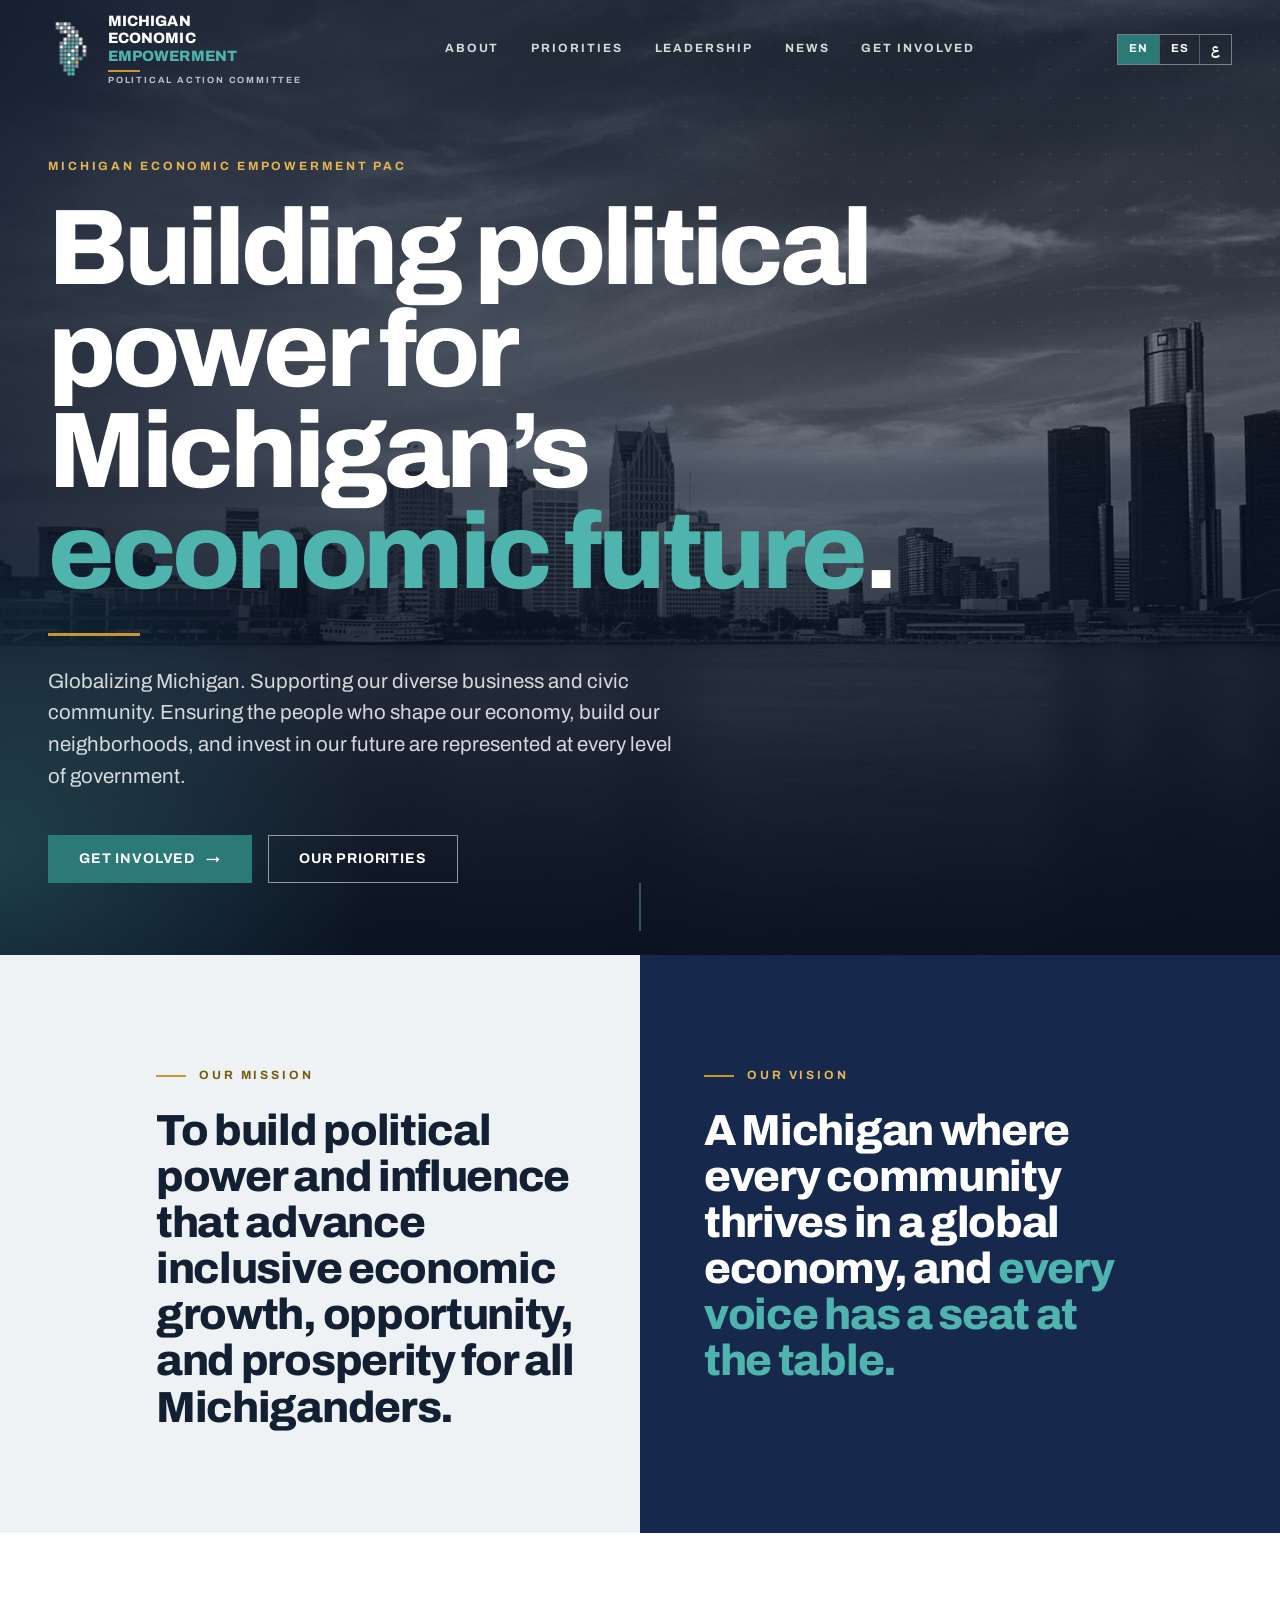
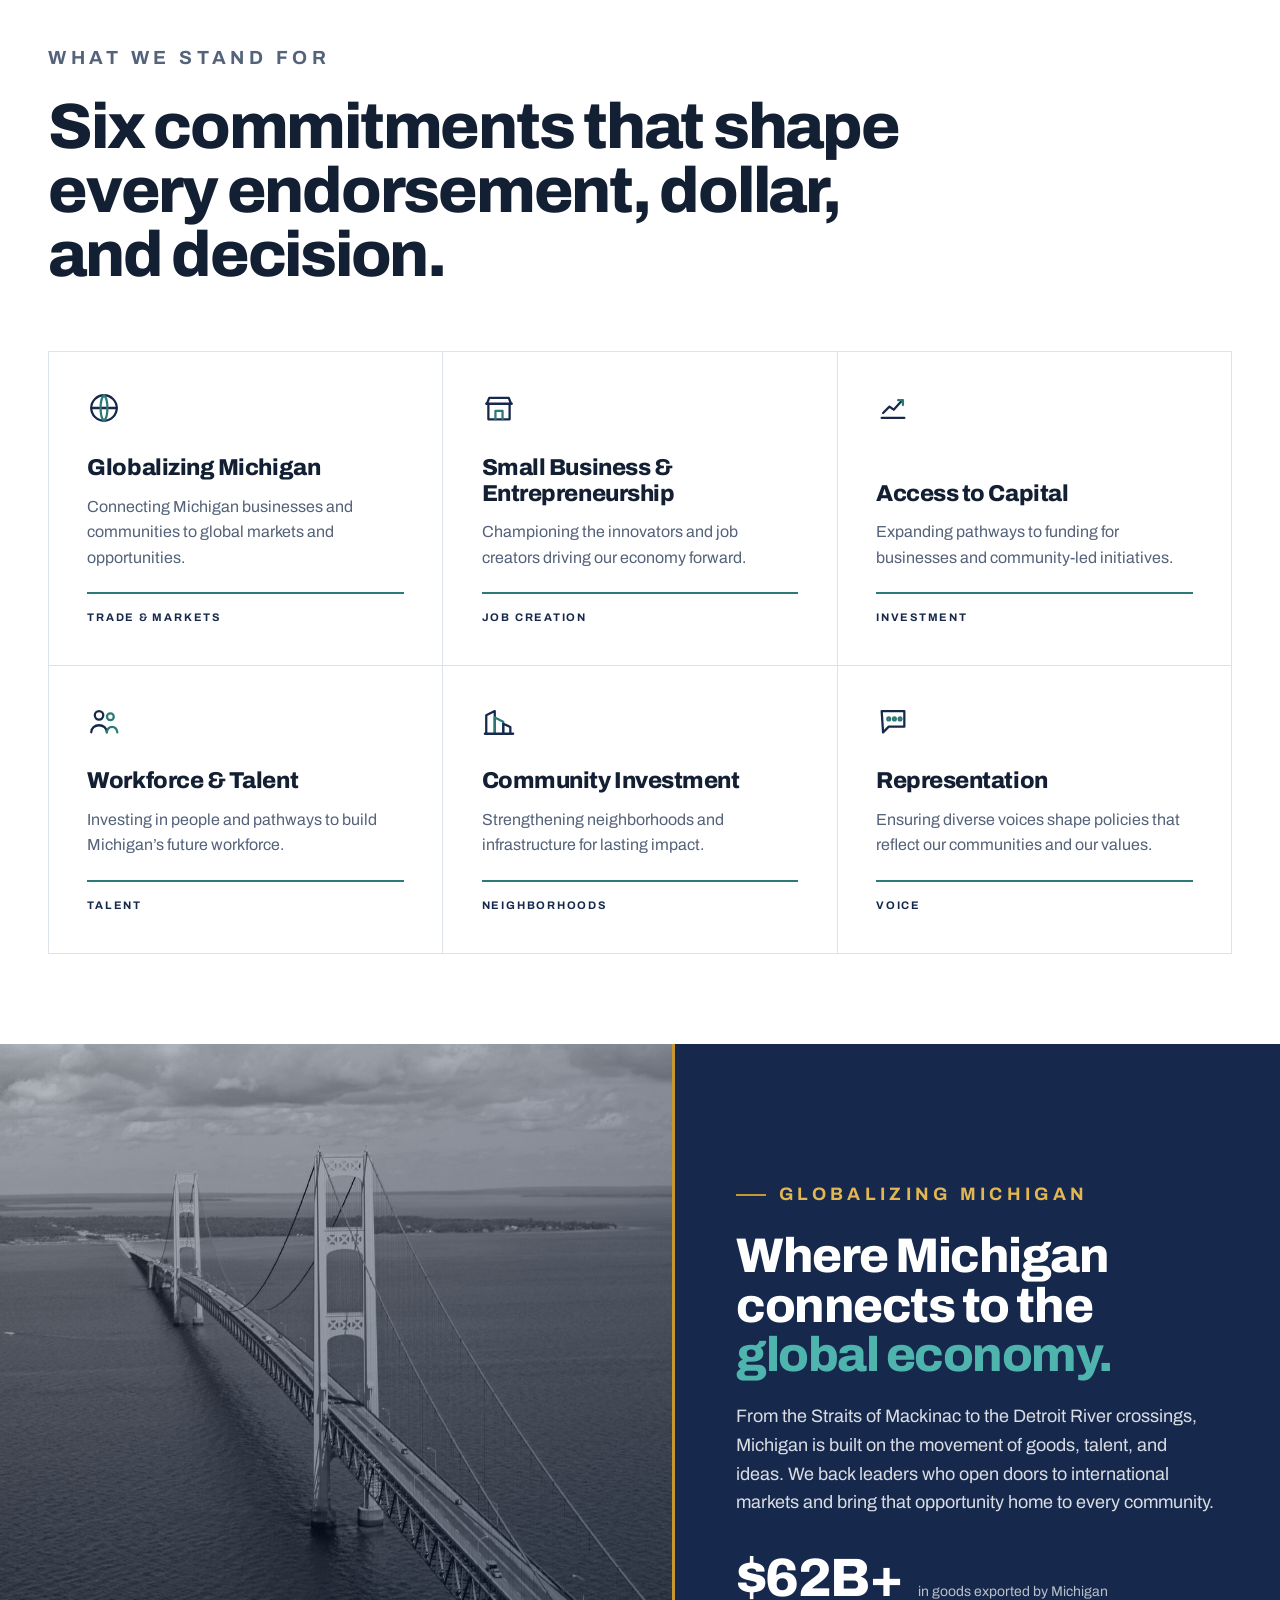
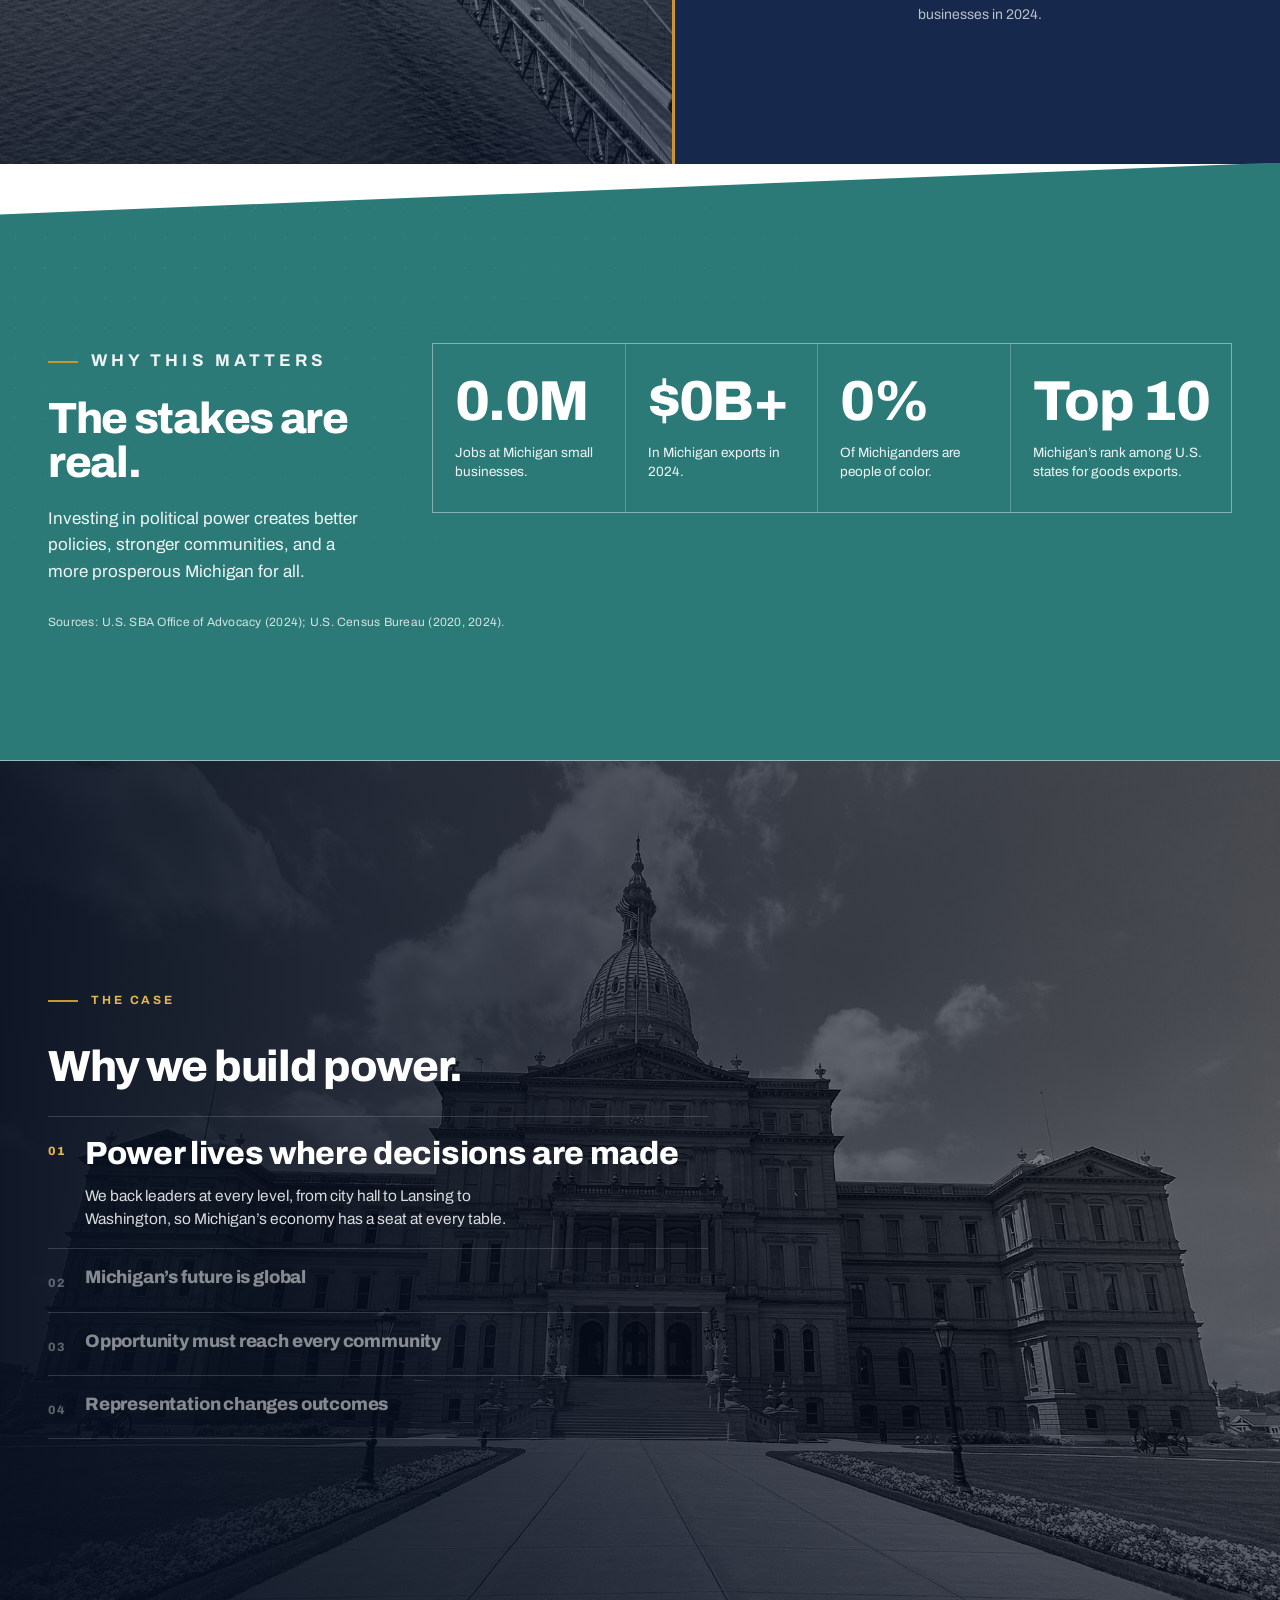
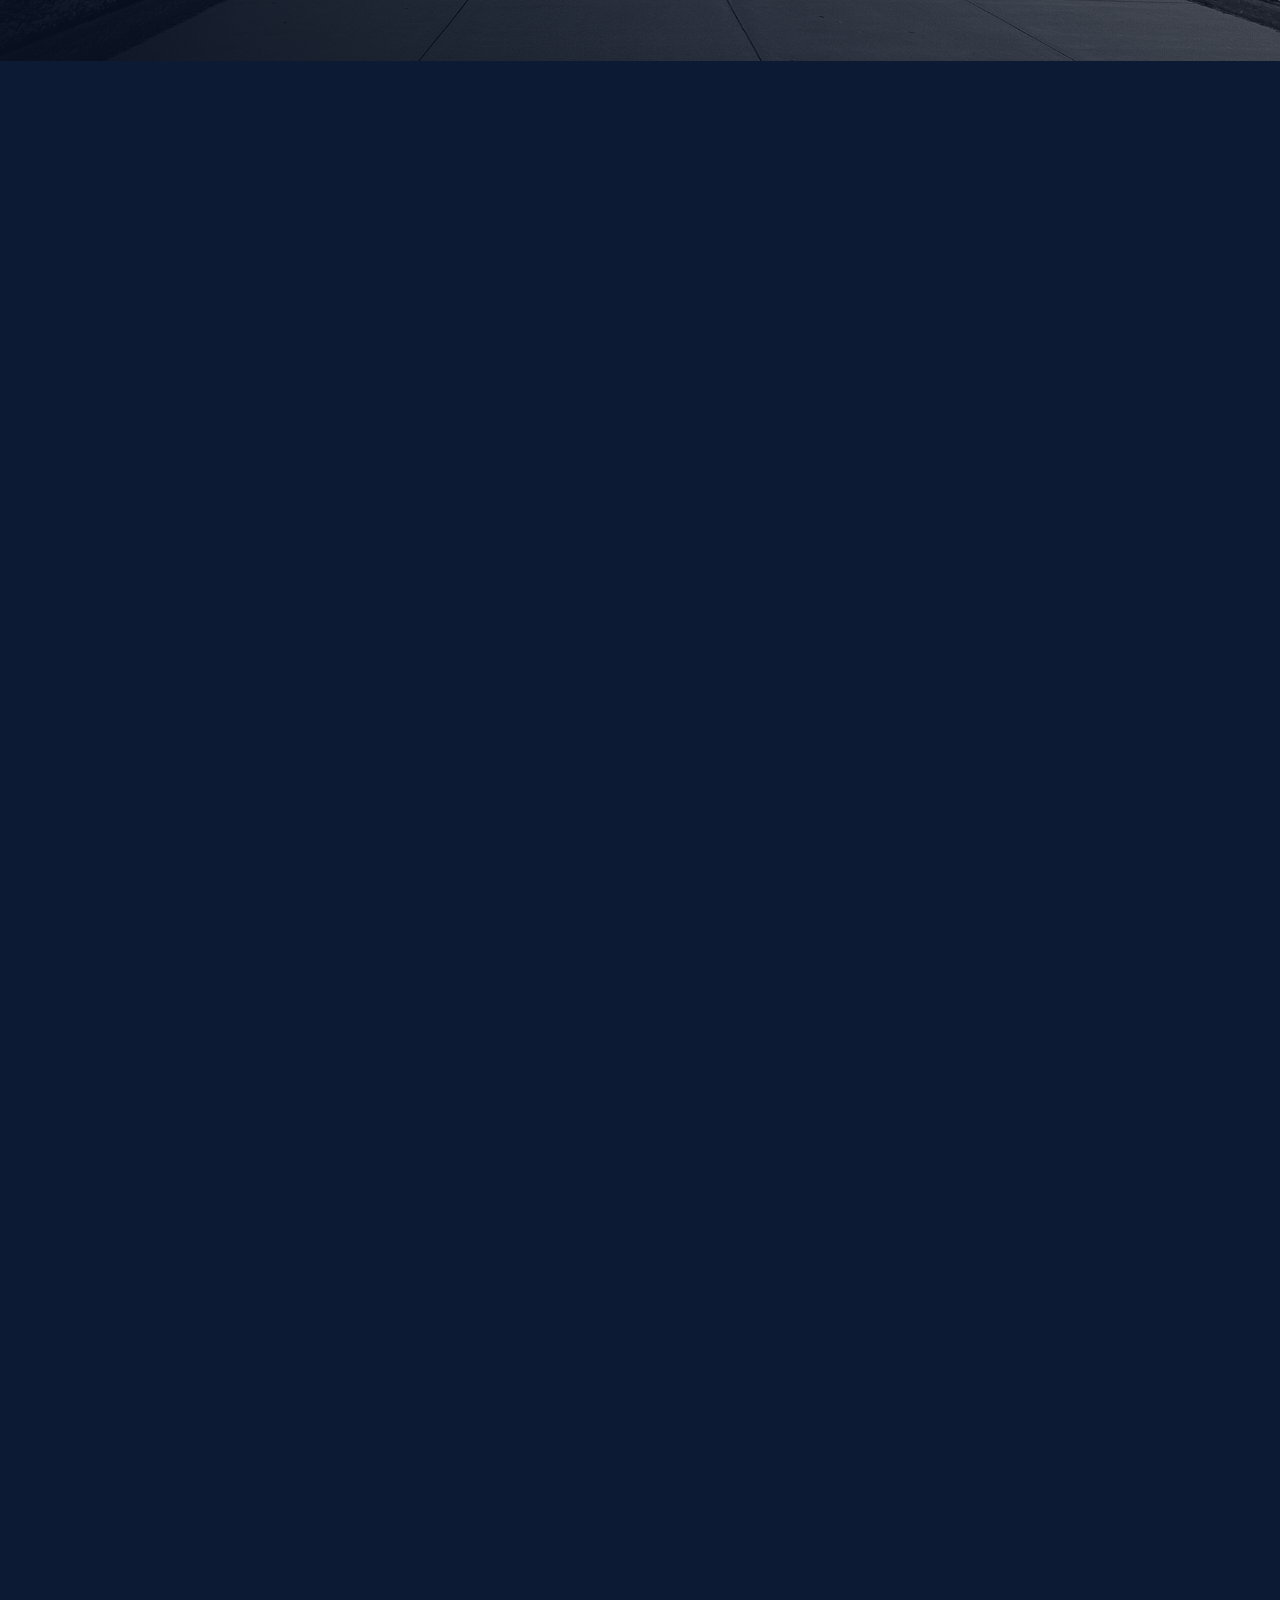
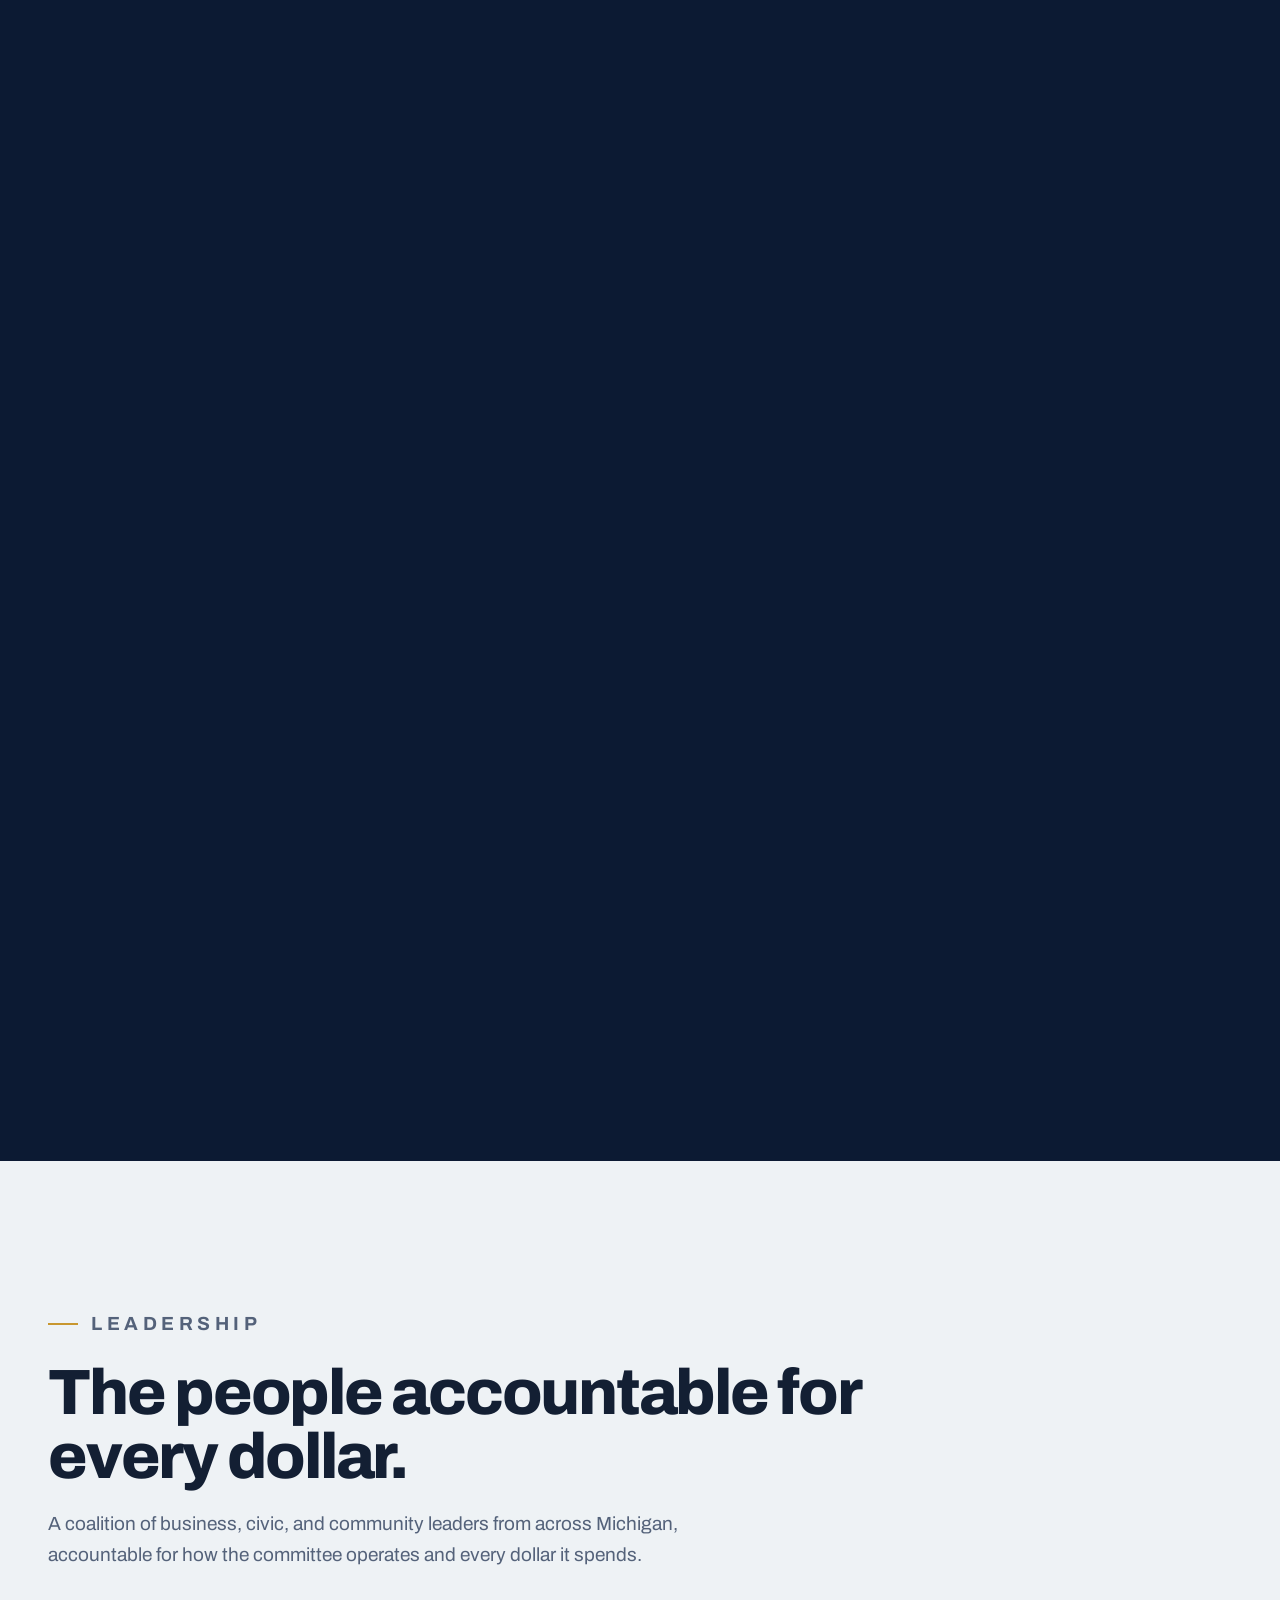
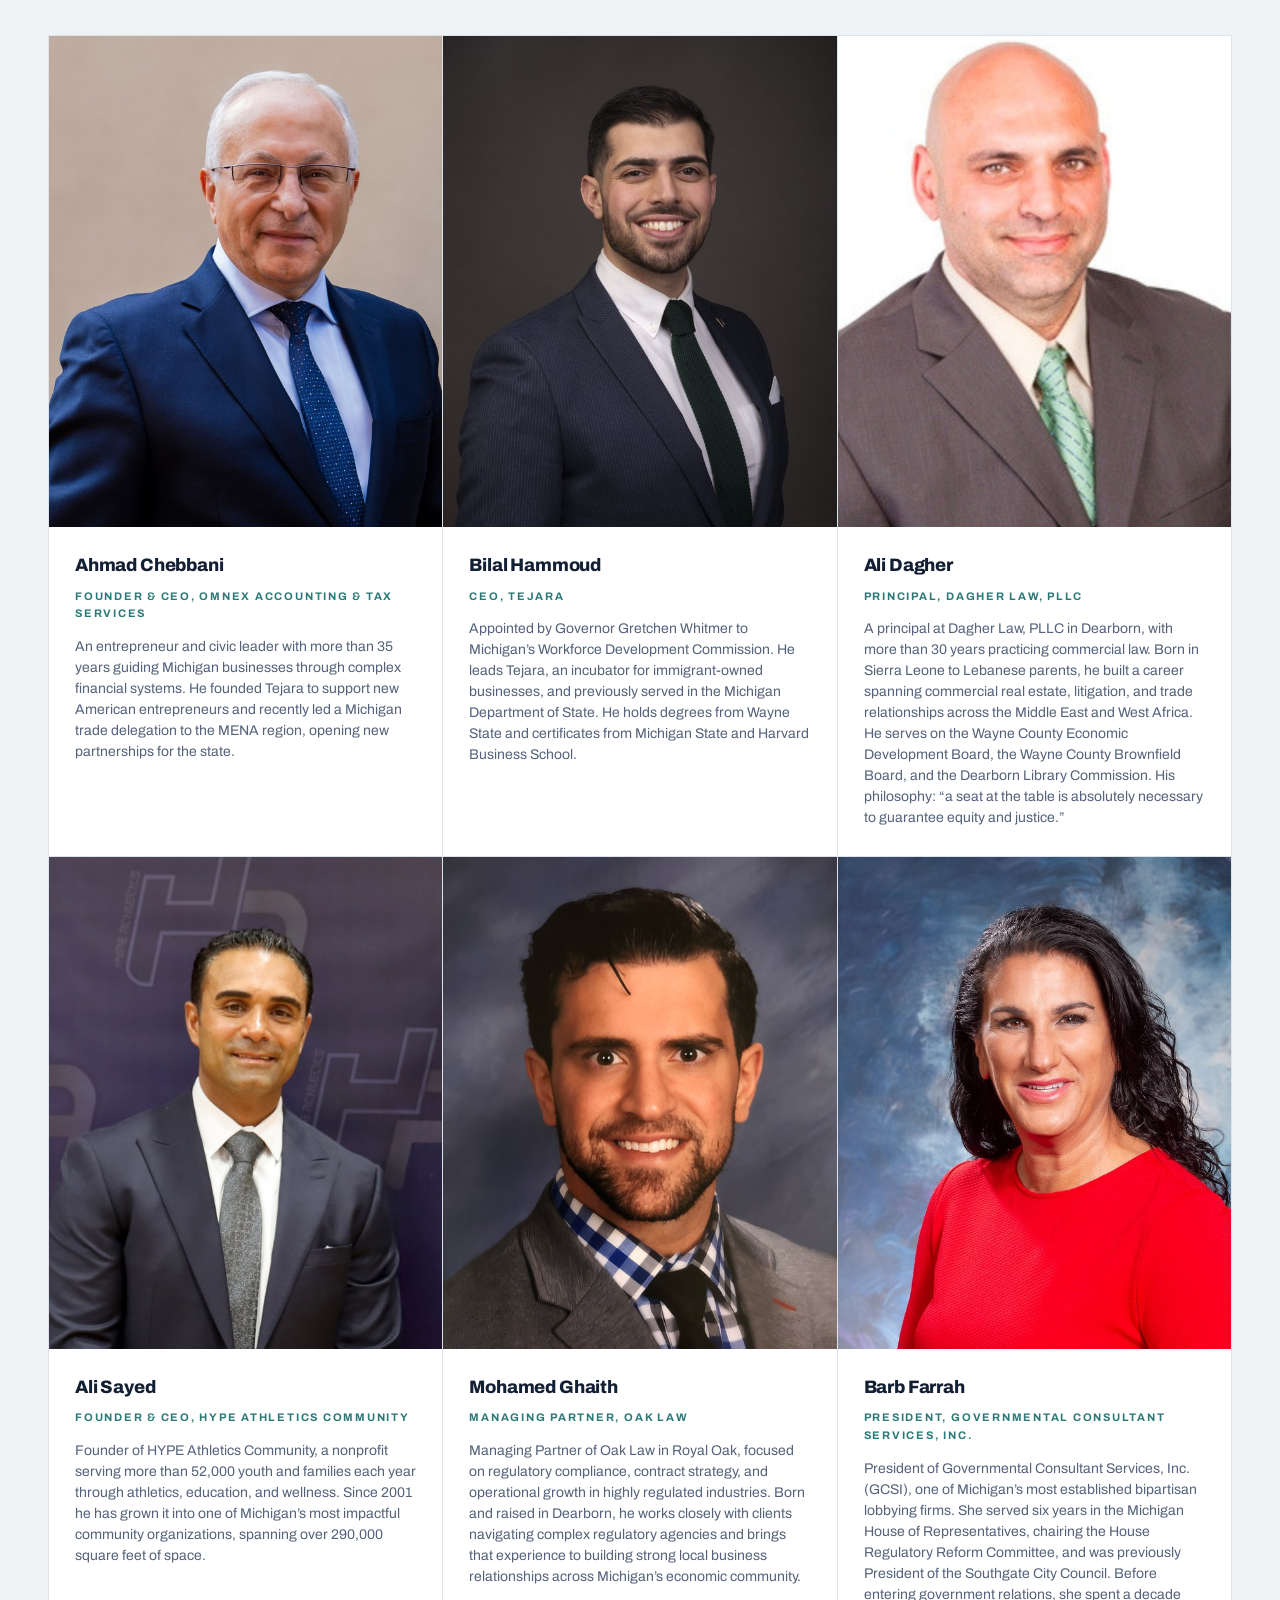
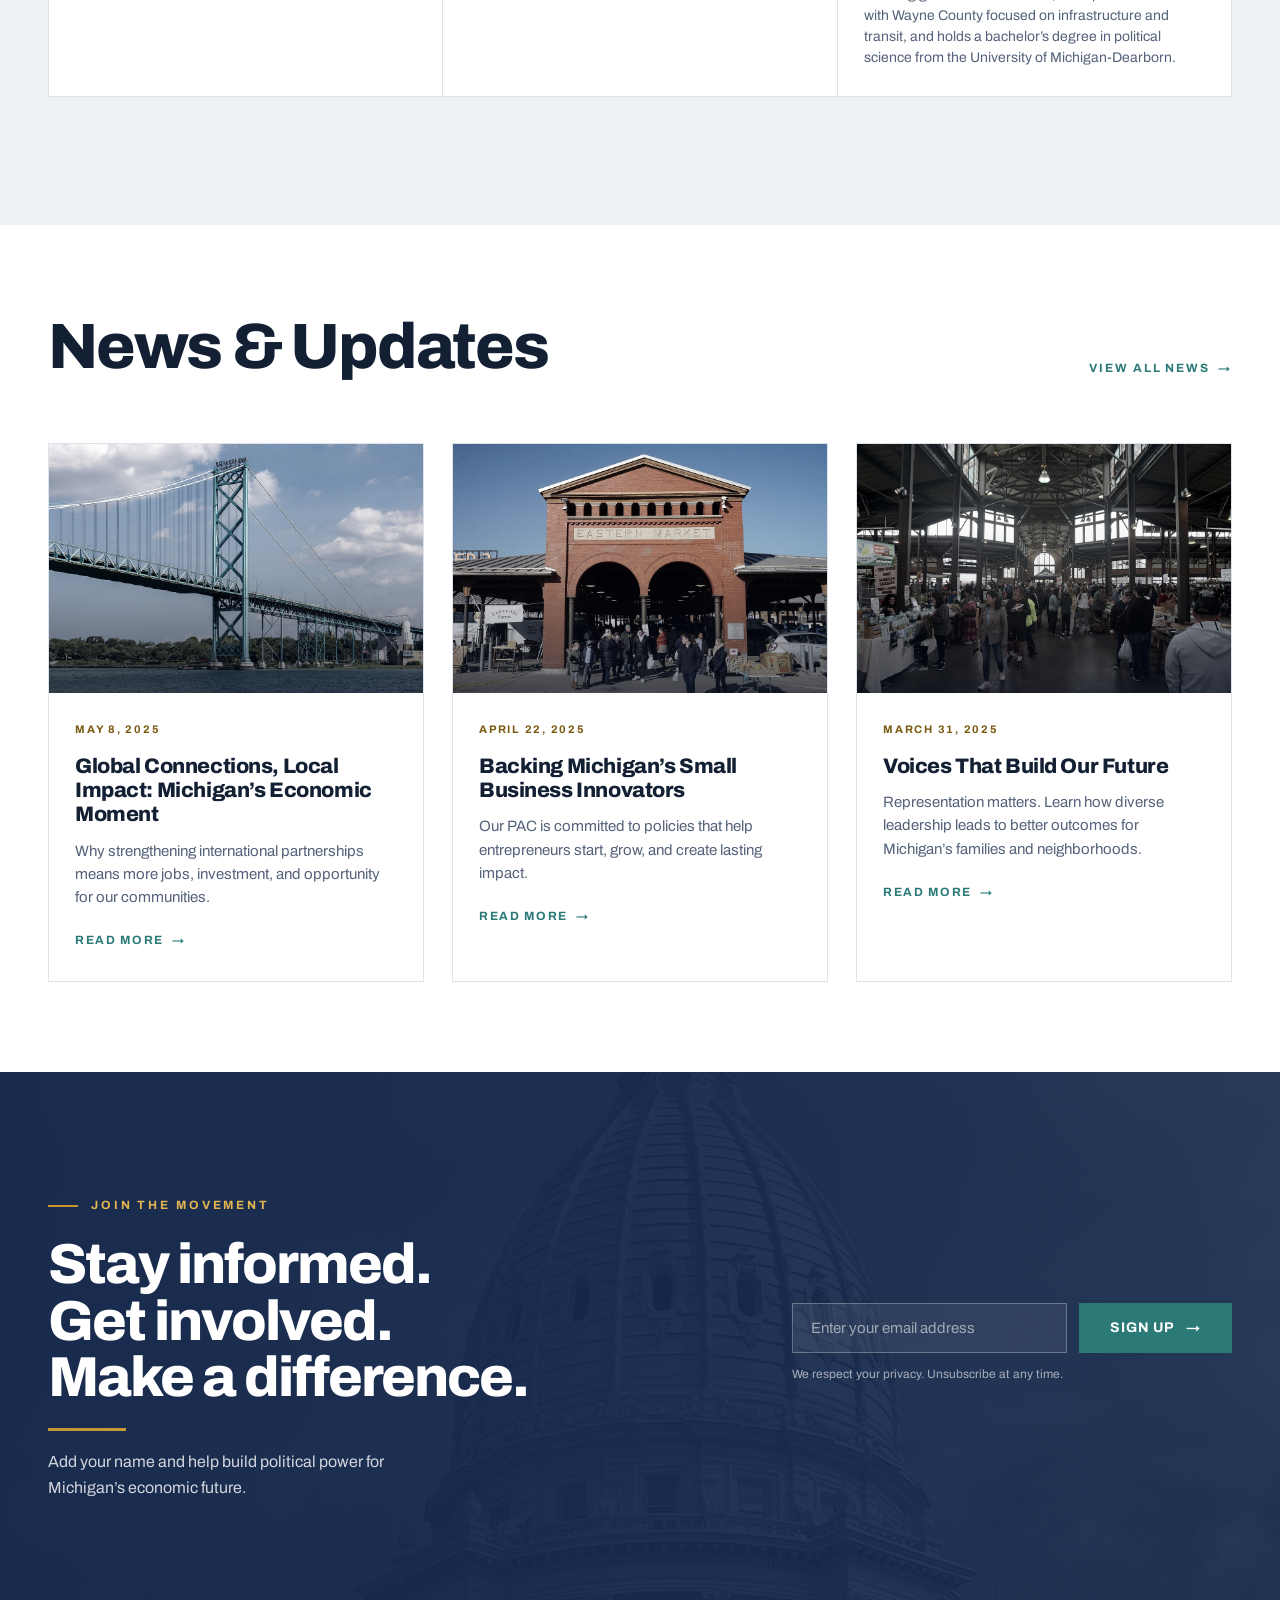
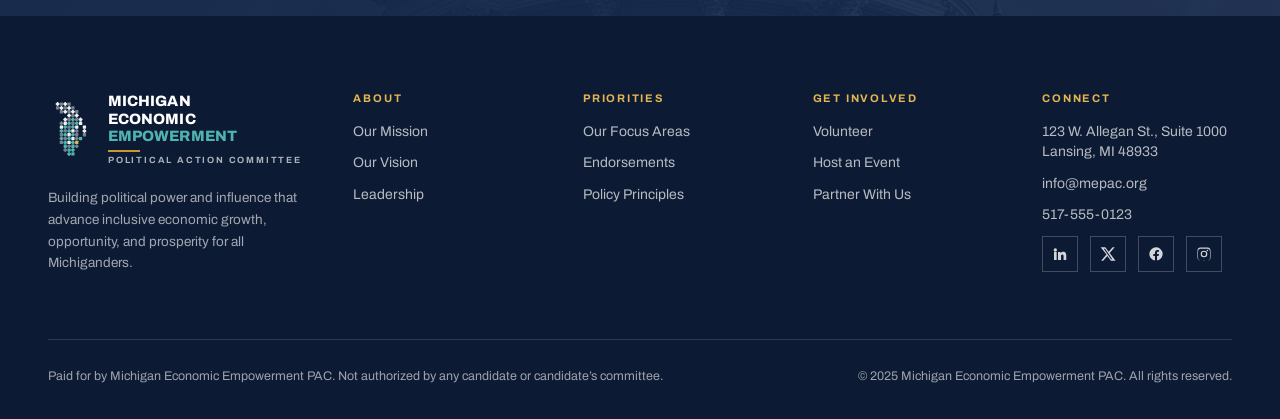
==== commit 82486d63: "Expand board to six members, restore color photos, update Dagher bio Add Mohamed Ghaith (Managing Pa" ====
--- a/index.html
+++ b/index.html
@@ -259,13 +259,13 @@
 
   /* ===================== LEADERSHIP ===================== */
   .people{ padding:var(--pad-y) 0; background:var(--mist); }
-  .people-grid{ display:grid; grid-template-columns:repeat(4,1fr); gap:1px; background:var(--line); border:1px solid var(--line); }
+  .people-grid{ display:grid; grid-template-columns:repeat(3,1fr); gap:1px; background:var(--line); border:1px solid var(--line); }
   .person{ background:var(--white); display:flex; flex-direction:column; }
   .person__portrait{ aspect-ratio:4/5; position:relative; background:linear-gradient(150deg,var(--navy),var(--navy-2)); overflow:hidden; display:flex; align-items:center; justify-content:center; }
   .person__portrait::before{ content:""; position:absolute; inset:0; background-image:radial-gradient(rgba(255,255,255,.13) 1.3px, transparent 1.5px); background-size:18px 18px;
     -webkit-mask-image:radial-gradient(70% 70% at 50% 40%, #000, transparent 78%); mask-image:radial-gradient(70% 70% at 50% 40%, #000, transparent 78%); }
   .person__mono{ position:relative; font-weight:800; font-size:42px; color:rgba(255,255,255,.34); letter-spacing:.04em; }
-  .person__img{ position:absolute; inset:0; width:100%; height:100%; object-fit:cover; object-position:center 22%; filter:grayscale(1) contrast(1.03); }
+  .person__img{ position:absolute; inset:0; width:100%; height:100%; object-fit:cover; object-position:center 22%; }
   .person__body{ padding:24px 26px 28px; }
   .person__name{ font-size:18px; font-weight:800; color:var(--ink); letter-spacing:-.01em; }
   .person__role{ margin-top:7px; font-size:11px; font-weight:700; text-transform:uppercase; letter-spacing:.16em; color:var(--teal); }
@@ -581,7 +581,6 @@
 </section>
 
 <!-- ===================== LEADERSHIP ===================== -->
-<!-- PLACEHOLDER: replace with real, legally-named Chair, Treasurer, and board members + portraits. -->
 <section class="people" id="leadership" aria-label="Leadership">
   <div class="wrap">
     <div class="sec-head reveal">
@@ -592,8 +591,10 @@
     <div class="people-grid">
       <article class="person reveal"><div class="person__portrait"><img class="person__img" src="assets/img/board/chebbani.jpg" alt="Ahmad Chebbani" loading="lazy" width="620" height="775" /></div><div class="person__body"><div class="person__name">Ahmad Chebbani</div><div class="person__role" data-i18n="role.r1">Founder &amp; CEO, Omnex Accounting &amp; Tax Services</div><p class="person__bio" data-i18n="person.b1">An entrepreneur and civic leader with more than 35 years guiding Michigan businesses through complex financial systems. He founded Tejara to support new American entrepreneurs and recently led a Michigan trade delegation to the MENA region, opening new partnerships for the state.</p></div></article>
       <article class="person reveal d1"><div class="person__portrait"><img class="person__img" src="assets/img/board/hammoud.jpg" alt="Bilal Hammoud" loading="lazy" width="620" height="775" /></div><div class="person__body"><div class="person__name">Bilal Hammoud</div><div class="person__role" data-i18n="role.r2">CEO, Tejara</div><p class="person__bio" data-i18n="person.b2">Appointed by Governor Gretchen Whitmer to Michigan&rsquo;s Workforce Development Commission. He leads Tejara, an incubator for immigrant-owned businesses, and previously served in the Michigan Department of State. He holds degrees from Wayne State and certificates from Michigan State and Harvard Business School.</p></div></article>
-      <article class="person reveal d2"><div class="person__portrait"><img class="person__img" src="assets/img/board/dagher.jpg" alt="Ali Dagher" loading="lazy" width="620" height="775" /></div><div class="person__body"><div class="person__name">Ali Dagher</div><div class="person__role" data-i18n="role.r3">Attorney &amp; Owner, Detroit Title &amp; Escrow</div><p class="person__bio" data-i18n="person.b3">A Michigan attorney with more than 35 years in the Detroit-area business community. He owns Detroit Title &amp; Escrow, with offices in Detroit and Dearborn, and serves on the Wayne County Economic Development Board and the City of Dearborn Library Commission.</p></div></article>
+      <article class="person reveal d2"><div class="person__portrait"><img class="person__img" src="assets/img/board/dagher.jpg" alt="Ali Dagher" loading="lazy" width="620" height="775" /></div><div class="person__body"><div class="person__name">Ali Dagher</div><div class="person__role" data-i18n="role.r3">Principal, Dagher Law, PLLC</div><p class="person__bio" data-i18n="person.b3">A principal at Dagher Law, PLLC in Dearborn, with more than 30 years practicing commercial law. Born in Sierra Leone to Lebanese parents, he built a career spanning commercial real estate, litigation, and trade relationships across the Middle East and West Africa. He serves on the Wayne County Economic Development Board, the Wayne County Brownfield Board, and the Dearborn Library Commission. His philosophy: &ldquo;a seat at the table is absolutely necessary to guarantee equity and justice.&rdquo;</p></div></article>
       <article class="person reveal d3"><div class="person__portrait"><img class="person__img" src="assets/img/board/sayed.jpg" alt="Ali Sayed" loading="lazy" width="620" height="775" /></div><div class="person__body"><div class="person__name">Ali Sayed</div><div class="person__role" data-i18n="role.r4">Founder &amp; CEO, HYPE Athletics Community</div><p class="person__bio" data-i18n="person.b4">Founder of HYPE Athletics Community, a nonprofit serving more than 52,000 youth and families each year through athletics, education, and wellness. Since 2001 he has grown it into one of Michigan&rsquo;s most impactful community organizations, spanning over 290,000 square feet of space.</p></div></article>
+      <article class="person reveal"><div class="person__portrait"><img class="person__img" src="assets/img/board/ghaith.jpg" alt="Mohamed Ghaith" loading="lazy" width="620" height="775" /></div><div class="person__body"><div class="person__name">Mohamed Ghaith</div><div class="person__role" data-i18n="role.r5">Managing Partner, Oak Law</div><p class="person__bio" data-i18n="person.b5">Managing Partner of Oak Law in Royal Oak, focused on regulatory compliance, contract strategy, and operational growth in highly regulated industries. Born and raised in Dearborn, he works closely with clients navigating complex regulatory agencies and brings that experience to building strong local business relationships across Michigan&rsquo;s economic community.</p></div></article>
+      <article class="person reveal d1"><div class="person__portrait"><img class="person__img" src="assets/img/board/farrah.jpg" alt="Barb Farrah" loading="lazy" width="620" height="775" /></div><div class="person__body"><div class="person__name">Barb Farrah</div><div class="person__role" data-i18n="role.r6">President, Governmental Consultant Services, Inc.</div><p class="person__bio" data-i18n="person.b6">President of Governmental Consultant Services, Inc. (GCSI), one of Michigan&rsquo;s most established bipartisan lobbying firms. She served six years in the Michigan House of Representatives, chairing the House Regulatory Reform Committee, and was previously President of the Southgate City Council. Before entering government relations, she spent a decade with Wayne County focused on infrastructure and transit, and holds a bachelor&rsquo;s degree in political science from the University of Michigan-Dearborn.</p></div></article>
     </div>
   </div>
 </section>
@@ -831,8 +832,8 @@
       "case.p3.d":"Desde Detroit hasta Grand Rapids, invertimos en los vecindarios y las pequeñas empresas que impulsan el estado.",
       "case.p4.d":"Cuando las personas que construyen nuestra economía ayudan a dar forma a sus políticas, todos salimos ganando.",
       "leadership.eyebrow":"Liderazgo","leadership.h2":"Las personas responsables de cada dólar.","leadership.p":"Una coalición de líderes empresariales, cívicos y comunitarios de todo Michigan, responsables del funcionamiento del comité y de cada dólar que gasta.",
-      "role.r1":"Fundador y director ejecutivo, Omnex Accounting & Tax Services","role.r2":"Director ejecutivo, Tejara","role.r3":"Abogado y propietario, Detroit Title & Escrow","role.r4":"Fundador y director ejecutivo, HYPE Athletics Community",
-      "person.b1":"Empresario y líder cívico con más de 35 años guiando a empresas de Michigan a través de sistemas financieros complejos. Fundó Tejara para apoyar a nuevos emprendedores estadounidenses y recientemente encabezó una delegación comercial de Michigan a la región MENA, abriendo nuevas alianzas para el estado.","person.b2":"Designado por la gobernadora Gretchen Whitmer para la Comisión de Desarrollo de la Fuerza Laboral de Michigan. Dirige Tejara, una incubadora para negocios de propietarios inmigrantes, y antes trabajó en el Departamento de Estado de Michigan. Tiene títulos de Wayne State y certificados de Michigan State y Harvard Business School.","person.b3":"Abogado de Michigan con más de 35 años en la comunidad empresarial del área de Detroit. Es propietario de Detroit Title & Escrow, con oficinas en Detroit y Dearborn, y forma parte de la Junta de Desarrollo Económico del Condado de Wayne y de la Comisión de Bibliotecas de la Ciudad de Dearborn.","person.b4":"Fundador de HYPE Athletics Community, una organización sin fines de lucro que atiende a más de 52,000 jóvenes y familias cada año mediante deporte, educación y bienestar. Desde 2001 la convirtió en una de las organizaciones comunitarias de mayor impacto de Michigan, con más de 290,000 pies cuadrados de espacio.",
+      "role.r1":"Fundador y director ejecutivo, Omnex Accounting & Tax Services","role.r2":"Director ejecutivo, Tejara","role.r3":"Socio principal, Dagher Law, PLLC","role.r4":"Fundador y director ejecutivo, HYPE Athletics Community","role.r5":"Socio director, Oak Law","role.r6":"Presidenta, Governmental Consultant Services, Inc.",
+      "person.b1":"Empresario y líder cívico con más de 35 años guiando a empresas de Michigan a través de sistemas financieros complejos. Fundó Tejara para apoyar a nuevos emprendedores estadounidenses y recientemente encabezó una delegación comercial de Michigan a la región MENA, abriendo nuevas alianzas para el estado.","person.b2":"Designado por la gobernadora Gretchen Whitmer para la Comisión de Desarrollo de la Fuerza Laboral de Michigan. Dirige Tejara, una incubadora para negocios de propietarios inmigrantes, y antes trabajó en el Departamento de Estado de Michigan. Tiene títulos de Wayne State y certificados de Michigan State y Harvard Business School.","person.b3":"Socio principal de Dagher Law, PLLC en Dearborn, con más de 30 años ejerciendo el derecho comercial. Nacido en Sierra Leona de padres libaneses, construyó una carrera que abarca bienes raíces comerciales, litigios y relaciones comerciales en Oriente Medio y África Occidental. Forma parte de la Junta de Desarrollo Económico del Condado de Wayne, la Junta de Brownfield del Condado de Wayne y la Comisión de Bibliotecas de Dearborn. Su filosofía: &ldquo;tener un lugar en la mesa es absolutamente necesario para garantizar la equidad y la justicia&rdquo;.","person.b4":"Fundador de HYPE Athletics Community, una organización sin fines de lucro que atiende a más de 52,000 jóvenes y familias cada año mediante deporte, educación y bienestar. Desde 2001 la convirtió en una de las organizaciones comunitarias de mayor impacto de Michigan, con más de 290,000 pies cuadrados de espacio.","person.b5":"Socio director de Oak Law en Royal Oak, enfocado en cumplimiento normativo, estrategia contractual y crecimiento operativo en industrias altamente reguladas. Nacido y criado en Dearborn, trabaja de cerca con clientes que enfrentan agencias regulatorias complejas y aporta esa experiencia para fortalecer las relaciones empresariales locales en la comunidad económica de Michigan.","person.b6":"Presidenta de Governmental Consultant Services, Inc. (GCSI), una de las firmas de cabildeo bipartidistas más consolidadas de Michigan. Cumplió seis años en la Cámara de Representantes de Michigan, presidiendo el Comité de Reforma Regulatoria, y anteriormente fue presidenta del Concejo Municipal de Southgate. Antes de dedicarse a las relaciones gubernamentales, trabajó una década en el Condado de Wayne enfocada en infraestructura y transporte, y tiene una licenciatura en ciencias políticas de la Universidad de Michigan-Dearborn.",
       "news.h2":"Noticias y Novedades","news.viewall":"Ver todas las noticias","news.read":"Leer más",
       "n1.title":"Conexiones globales, impacto local: el momento económico de Michigan","n1.dek":"Por qué fortalecer las alianzas internacionales significa más empleos, inversión y oportunidades para nuestras comunidades.","n1.date":"8 de mayo de 2025",
       "n2.title":"Apoyando a los innovadores de las pequeñas empresas de Michigan","n2.dek":"Nuestro PAC está comprometido con políticas que ayudan a los emprendedores a iniciar, crecer y generar un impacto duradero.","n2.date":"22 de abril de 2025",
@@ -872,8 +873,8 @@
     "case.p3.d":"من ديترويت إلى غراند رابيدز، نستثمر في الأحياء والأعمال الصغيرة التي تُشغّل الولاية.",
     "case.p4.d":"حين يساعد صنّاع اقتصادنا في رسم سياساته، يستفيد الجميع.",
     "leadership.eyebrow":"القيادة","leadership.h2":"الأشخاص المسؤولون عن كل دولار.","leadership.p":"تحالفٌ من قادة الأعمال والمجتمع المدني من أنحاء ميشيغان، مسؤولون عن إدارة اللجنة وعن كل دولار تُنفقه.",
-    "role.r1":"المؤسس والرئيس التنفيذي، Omnex Accounting & Tax Services","role.r2":"الرئيس التنفيذي، Tejara","role.r3":"محامٍ ومالك، Detroit Title & Escrow","role.r4":"المؤسس والرئيس التنفيذي، HYPE Athletics Community",
-    "person.b1":"رائد أعمال وقائد مدني يتمتع بأكثر من ٣٥ عامًا في إرشاد شركات ميشيغان عبر الأنظمة المالية المعقّدة. أسّس «تجارة» لدعم روّاد الأعمال الأمريكيين الجدد، وقاد مؤخرًا وفدًا تجاريًا من ميشيغان إلى منطقة الشرق الأوسط وشمال إفريقيا، فاتحًا شراكات جديدة للولاية.","person.b2":"عيّنته الحاكمة غريتشن ويتمر في لجنة تطوير القوى العاملة بولاية ميشيغان. يقود «تجارة»، وهي حاضنة لأعمالٍ يملكها مهاجرون، وعمل سابقًا في وزارة خارجية ولاية ميشيغان. يحمل شهادات من جامعة واين ستيت وشهادات من جامعة ولاية ميشيغان وكلية هارفارد للأعمال.","person.b3":"محامٍ من ميشيغان يتمتع بأكثر من ٣٥ عامًا في مجتمع الأعمال بمنطقة ديترويت. يملك شركة Detroit Title & Escrow، ولها مكاتب في ديترويت وديربورن، ويعمل ضمن مجلس التنمية الاقتصادية لمقاطعة وين ولجنة مكتبات مدينة ديربورن.","person.b4":"مؤسس HYPE Athletics Community، وهي منظمة غير ربحية تخدم أكثر من ٥٢٬٠٠٠ شاب وأسرة سنويًا عبر الرياضة والتعليم والعافية. منذ عام ٢٠٠١ نمّاها لتصبح من أكثر المنظمات المجتمعية تأثيرًا في ميشيغان، وتمتد على أكثر من ٢٩٠٬٠٠٠ قدم مربعة.",
+    "role.r1":"المؤسس والرئيس التنفيذي، Omnex Accounting & Tax Services","role.r2":"الرئيس التنفيذي، Tejara","role.r3":"شريك رئيسي، Dagher Law, PLLC","role.r4":"المؤسس والرئيس التنفيذي، HYPE Athletics Community","role.r5":"الشريك الإداري، Oak Law","role.r6":"الرئيسة، Governmental Consultant Services, Inc.",
+    "person.b1":"رائد أعمال وقائد مدني يتمتع بأكثر من ٣٥ عامًا في إرشاد شركات ميشيغان عبر الأنظمة المالية المعقّدة. أسّس «تجارة» لدعم روّاد الأعمال الأمريكيين الجدد، وقاد مؤخرًا وفدًا تجاريًا من ميشيغان إلى منطقة الشرق الأوسط وشمال إفريقيا، فاتحًا شراكات جديدة للولاية.","person.b2":"عيّنته الحاكمة غريتشن ويتمر في لجنة تطوير القوى العاملة بولاية ميشيغان. يقود «تجارة»، وهي حاضنة لأعمالٍ يملكها مهاجرون، وعمل سابقًا في وزارة خارجية ولاية ميشيغان. يحمل شهادات من جامعة واين ستيت وشهادات من جامعة ولاية ميشيغان وكلية هارفارد للأعمال.","person.b3":"شريك رئيسي في Dagher Law, PLLC في ديربورن، وله أكثر من ٣٠ عامًا في ممارسة القانون التجاري. وُلِد في سيراليون لأبوين لبنانيين، وبنى مسيرة مهنية شملت العقارات التجارية والتقاضي والعلاقات التجارية في الشرق الأوسط وغرب أفريقيا. يعمل ضمن مجلس التنمية الاقتصادية لمقاطعة وين، ومجلس Brownfield لمقاطعة وين، ولجنة مكتبات ديربورن. وفلسفته: «الحصول على مقعد على الطاولة ضروري تمامًا لضمان الإنصاف والعدالة».","person.b4":"مؤسس HYPE Athletics Community، وهي منظمة غير ربحية تخدم أكثر من ٥٢٬٠٠٠ شاب وأسرة سنويًا عبر الرياضة والتعليم والعافية. منذ عام ٢٠٠١ نمّاها لتصبح من أكثر المنظمات المجتمعية تأثيرًا في ميشيغان، وتمتد على أكثر من ٢٩٠٬٠٠٠ قدم مربعة.","person.b5":"الشريك الإداري في Oak Law في رويال أوك، ويركّز على الامتثال التنظيمي واستراتيجية العقود والنمو التشغيلي في الصناعات شديدة التنظيم. وُلِد ونشأ في ديربورن، ويعمل عن كثب مع العملاء في التعامل مع الجهات التنظيمية المعقّدة، ويوظّف تلك الخبرة لبناء علاقات تجارية محلية قوية عبر المجتمع الاقتصادي في ميشيغان.","person.b6":"رئيسة شركة Governmental Consultant Services, Inc. (GCSI)، إحدى أعرق شركات الضغط السياسي الثنائية الحزبية في ميشيغان. عملت ست سنوات في مجلس نواب ولاية ميشيغان، وترأست لجنة الإصلاح التنظيمي، وشغلت سابقًا منصب رئيسة مجلس مدينة ساوثغيت. وقبل عملها في العلاقات الحكومية، أمضت عقدًا من الزمن في مقاطعة وين مركّزةً على البنية التحتية والنقل، وتحمل درجة البكالوريوس في العلوم السياسية من جامعة ميشيغان-ديربورن.",
     "news.h2":"الأخبار والمستجدات","news.viewall":"كل الأخبار","news.read":"اقرأ المزيد",
     "n1.title":"روابط عالمية، أثر محلي: لحظة ميشيغان الاقتصادية","n1.dek":"لماذا يعني تعزيز الشراكات الدولية مزيدًا من الوظائف والاستثمار والفرص لمجتمعاتنا.",
     "n2.title":"دعم مبتكري الأعمال الصغيرة في ميشيغان","n2.dek":"تلتزم لجنتنا بسياساتٍ تساعد روّاد الأعمال على الانطلاق والنمو وصنع أثرٍ دائم.",
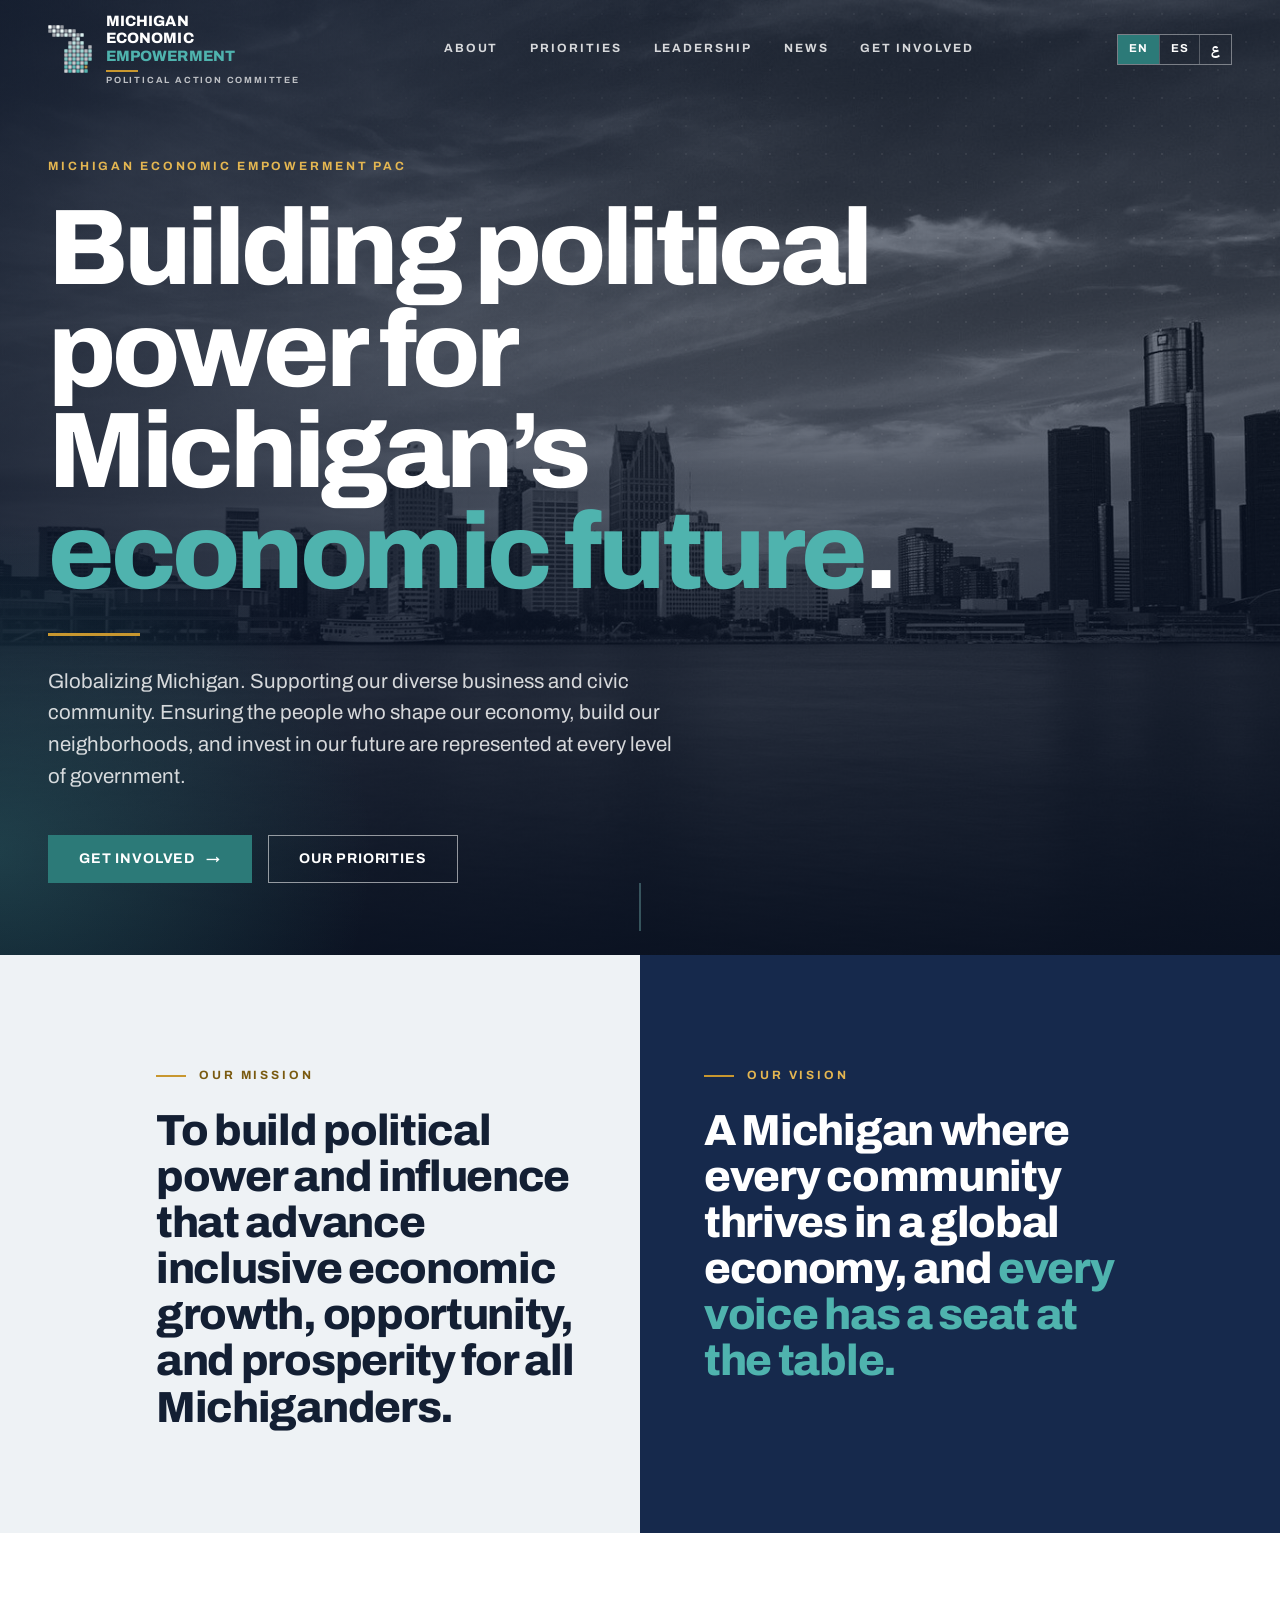
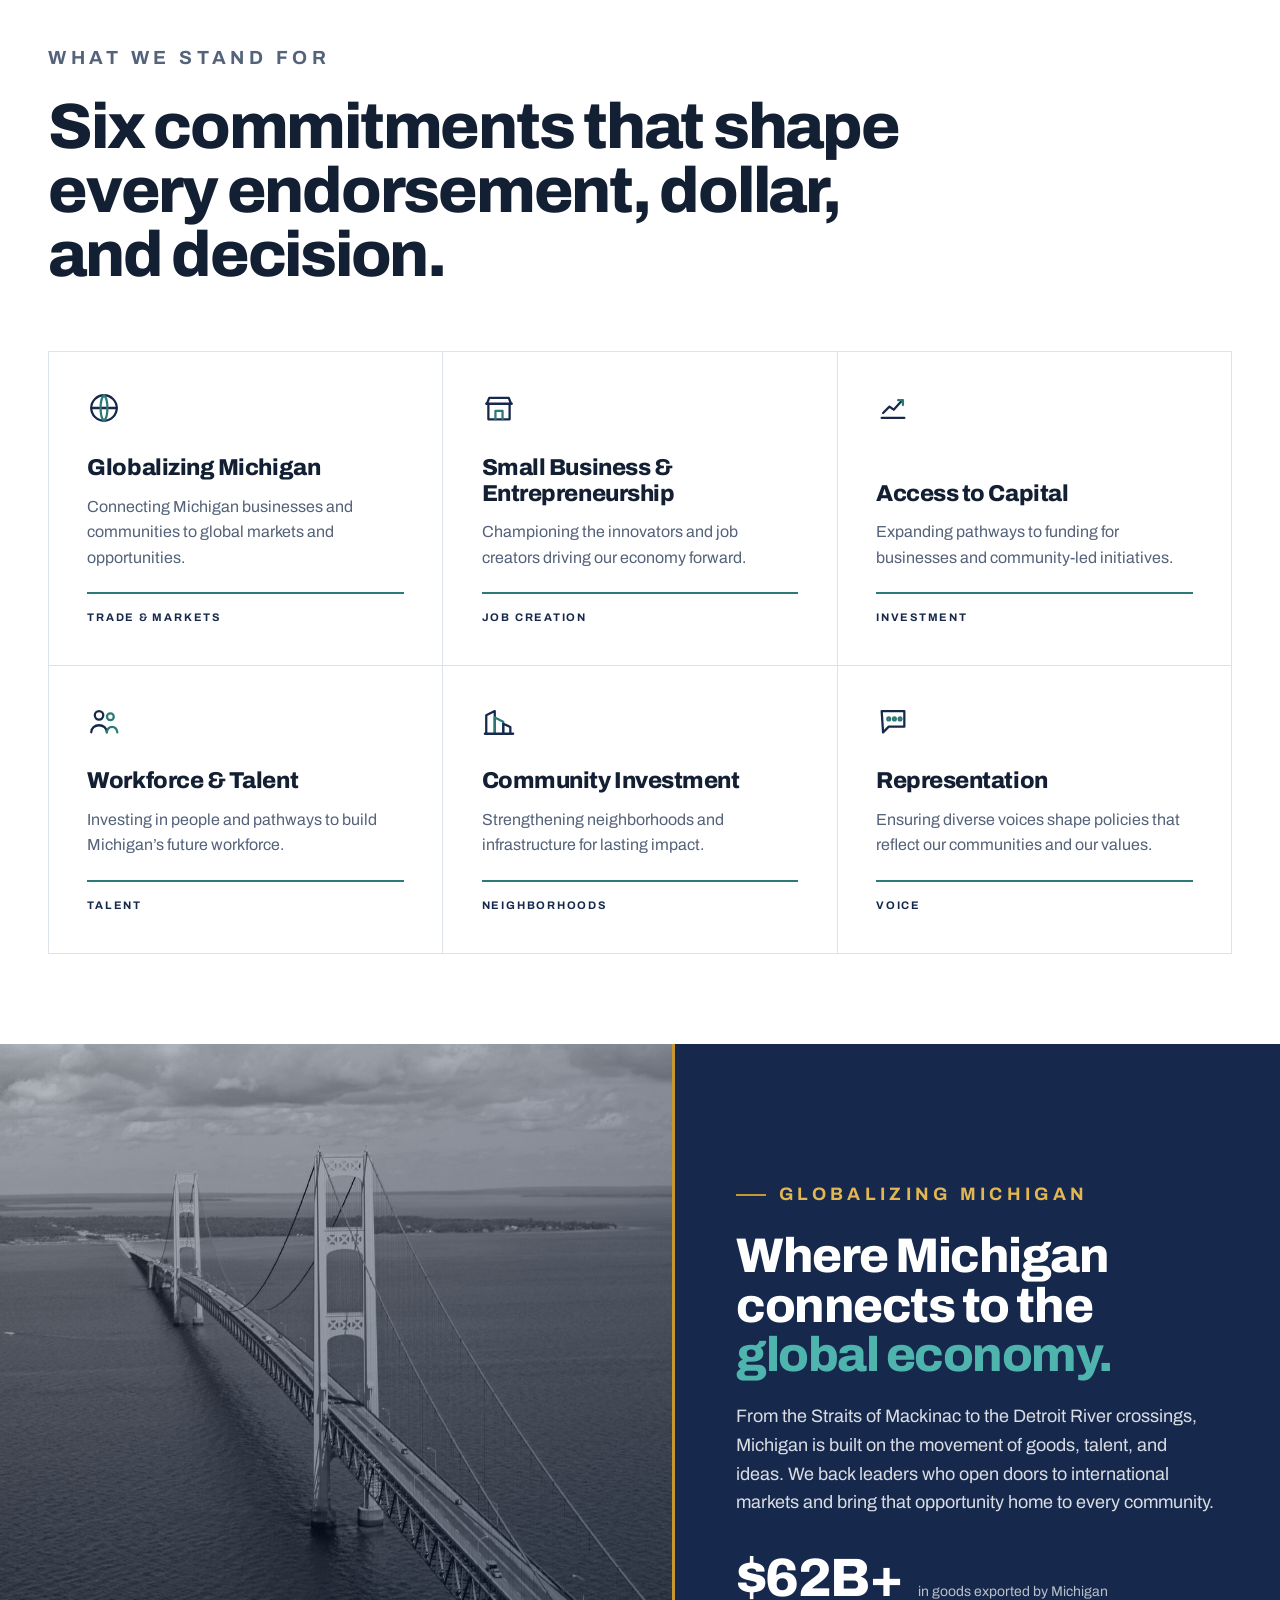
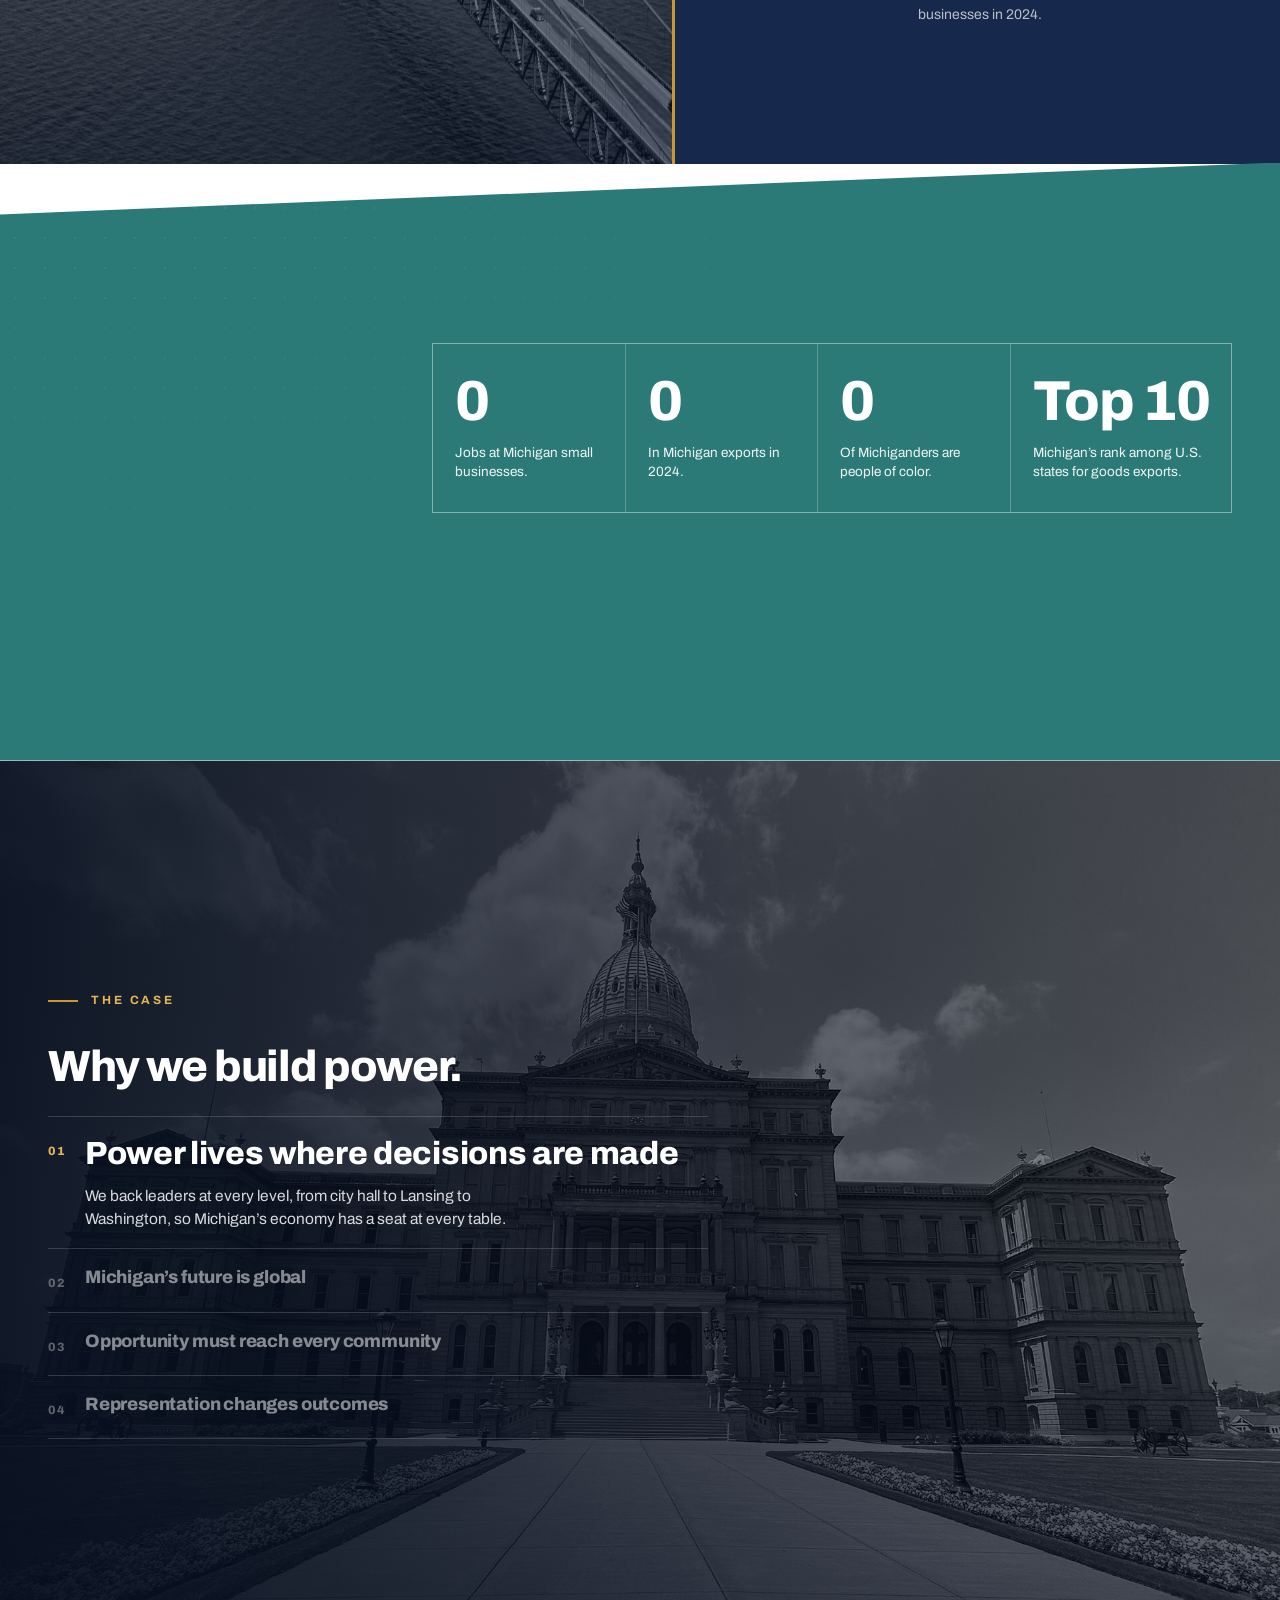
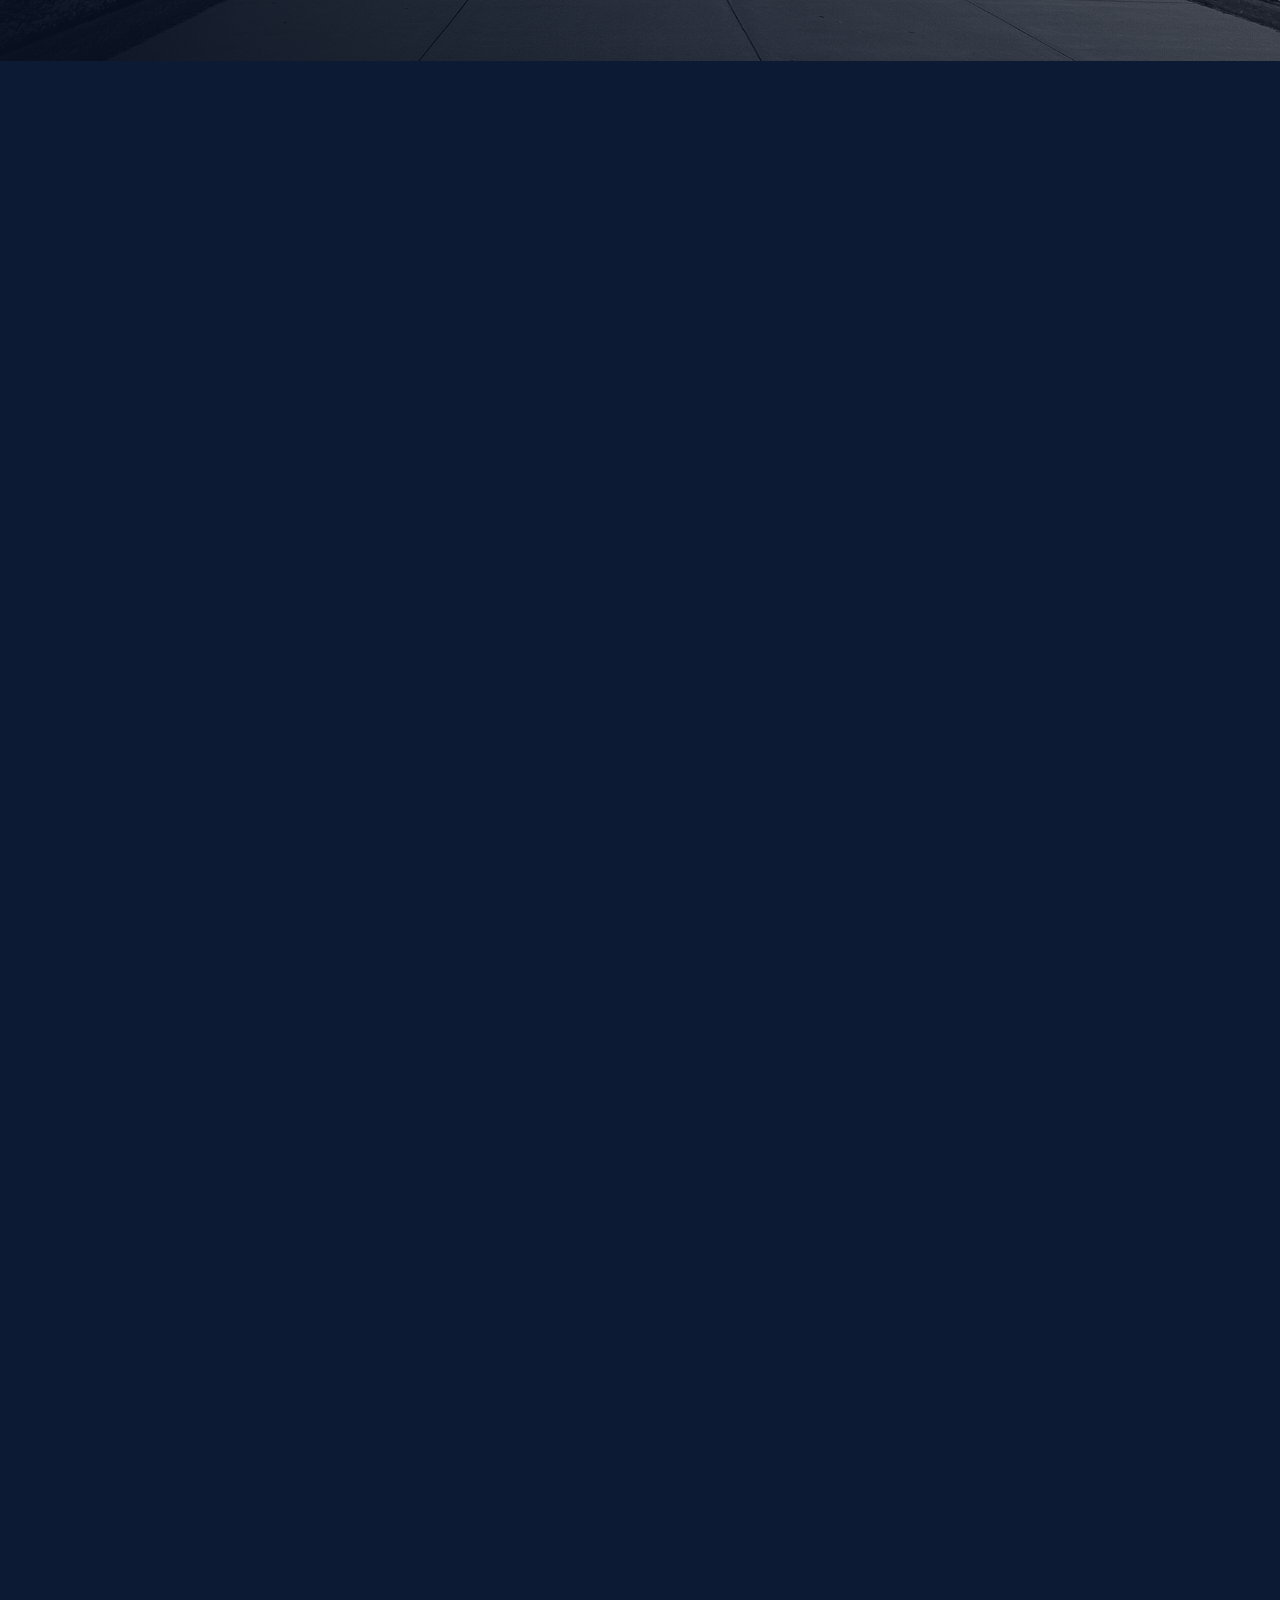
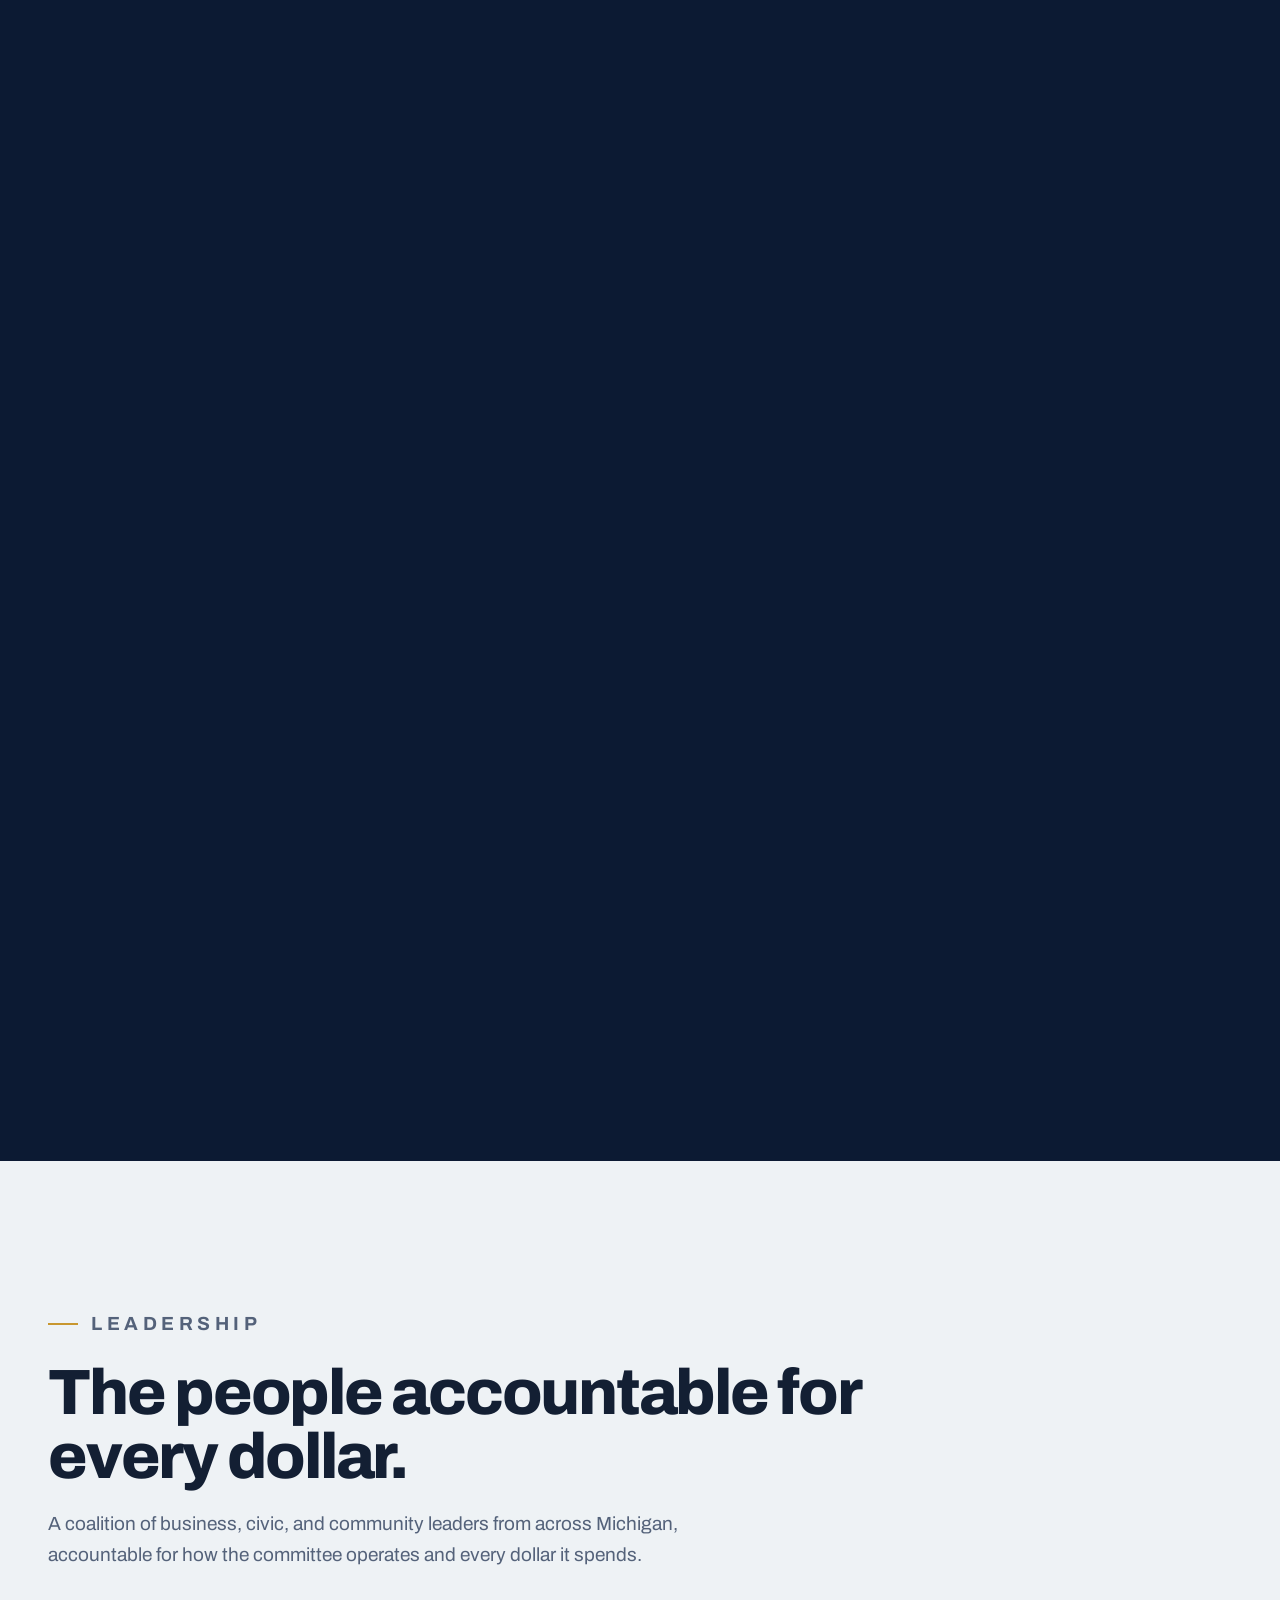
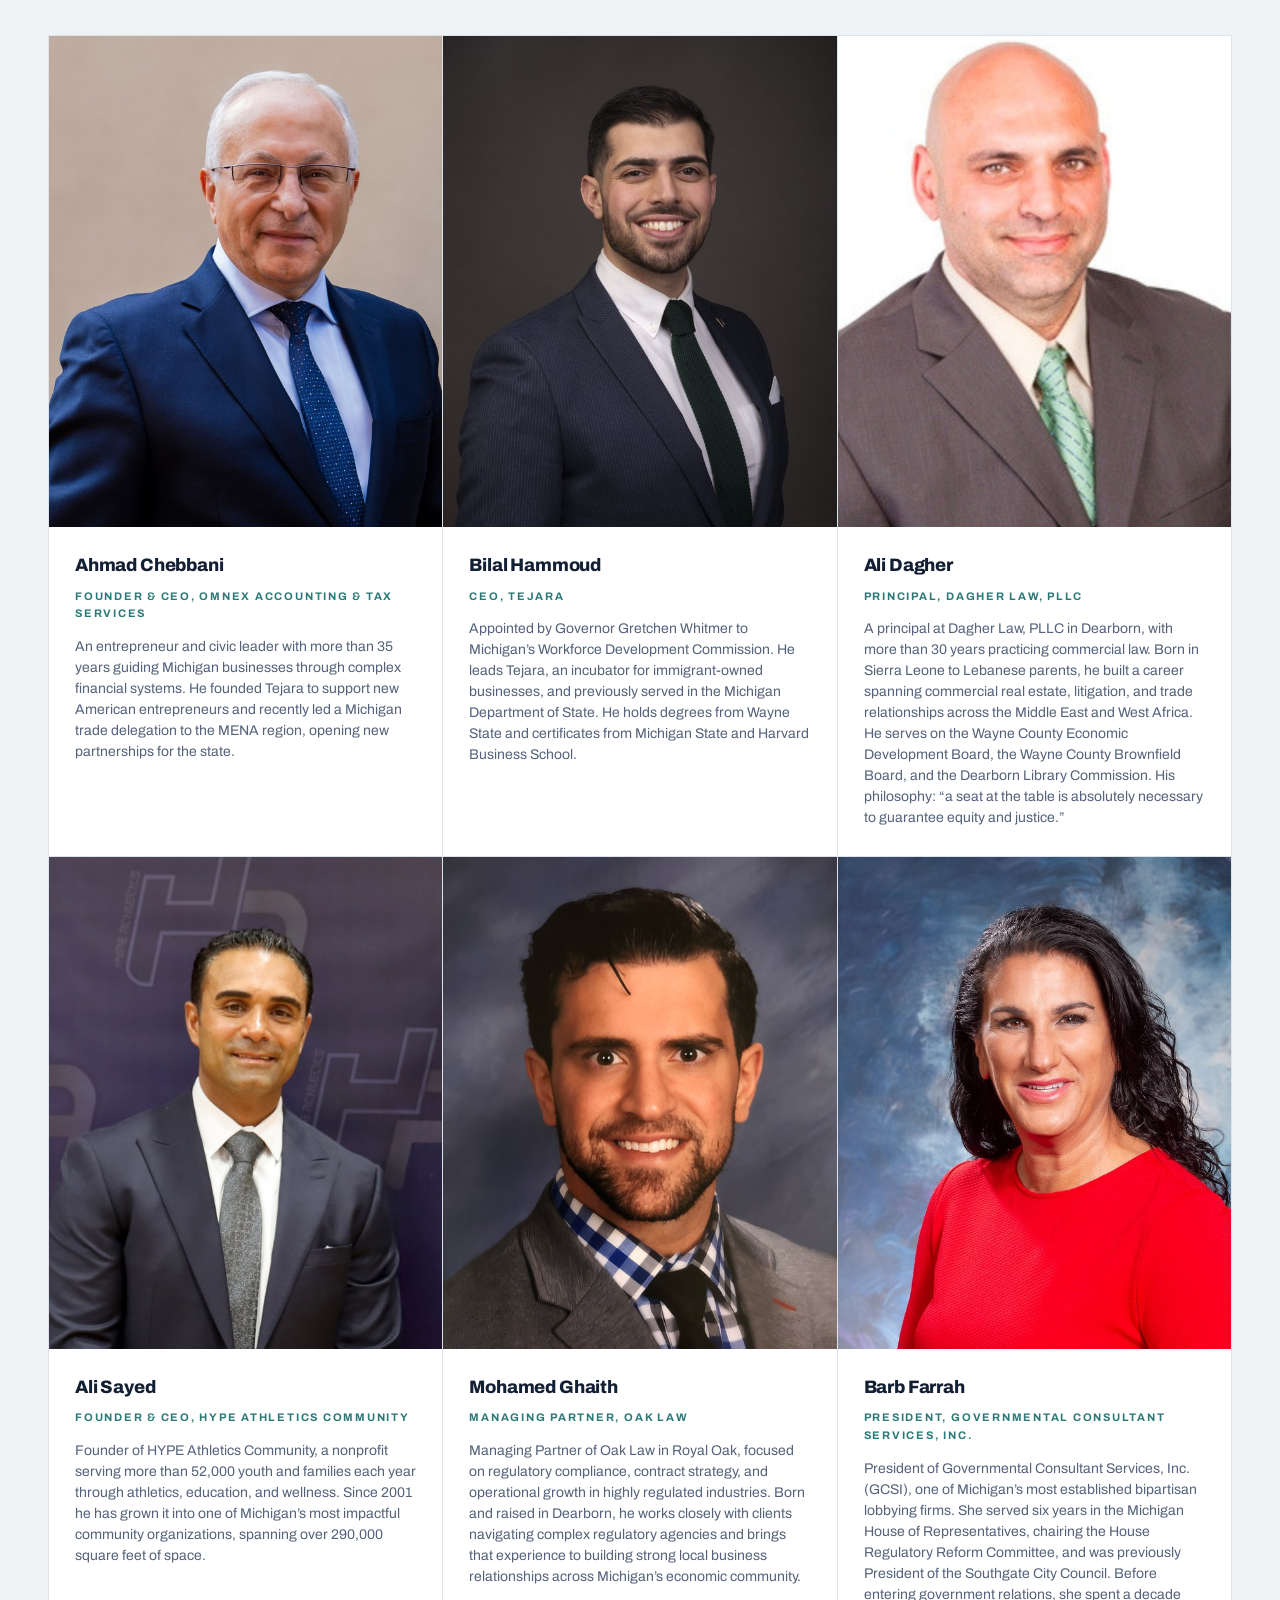
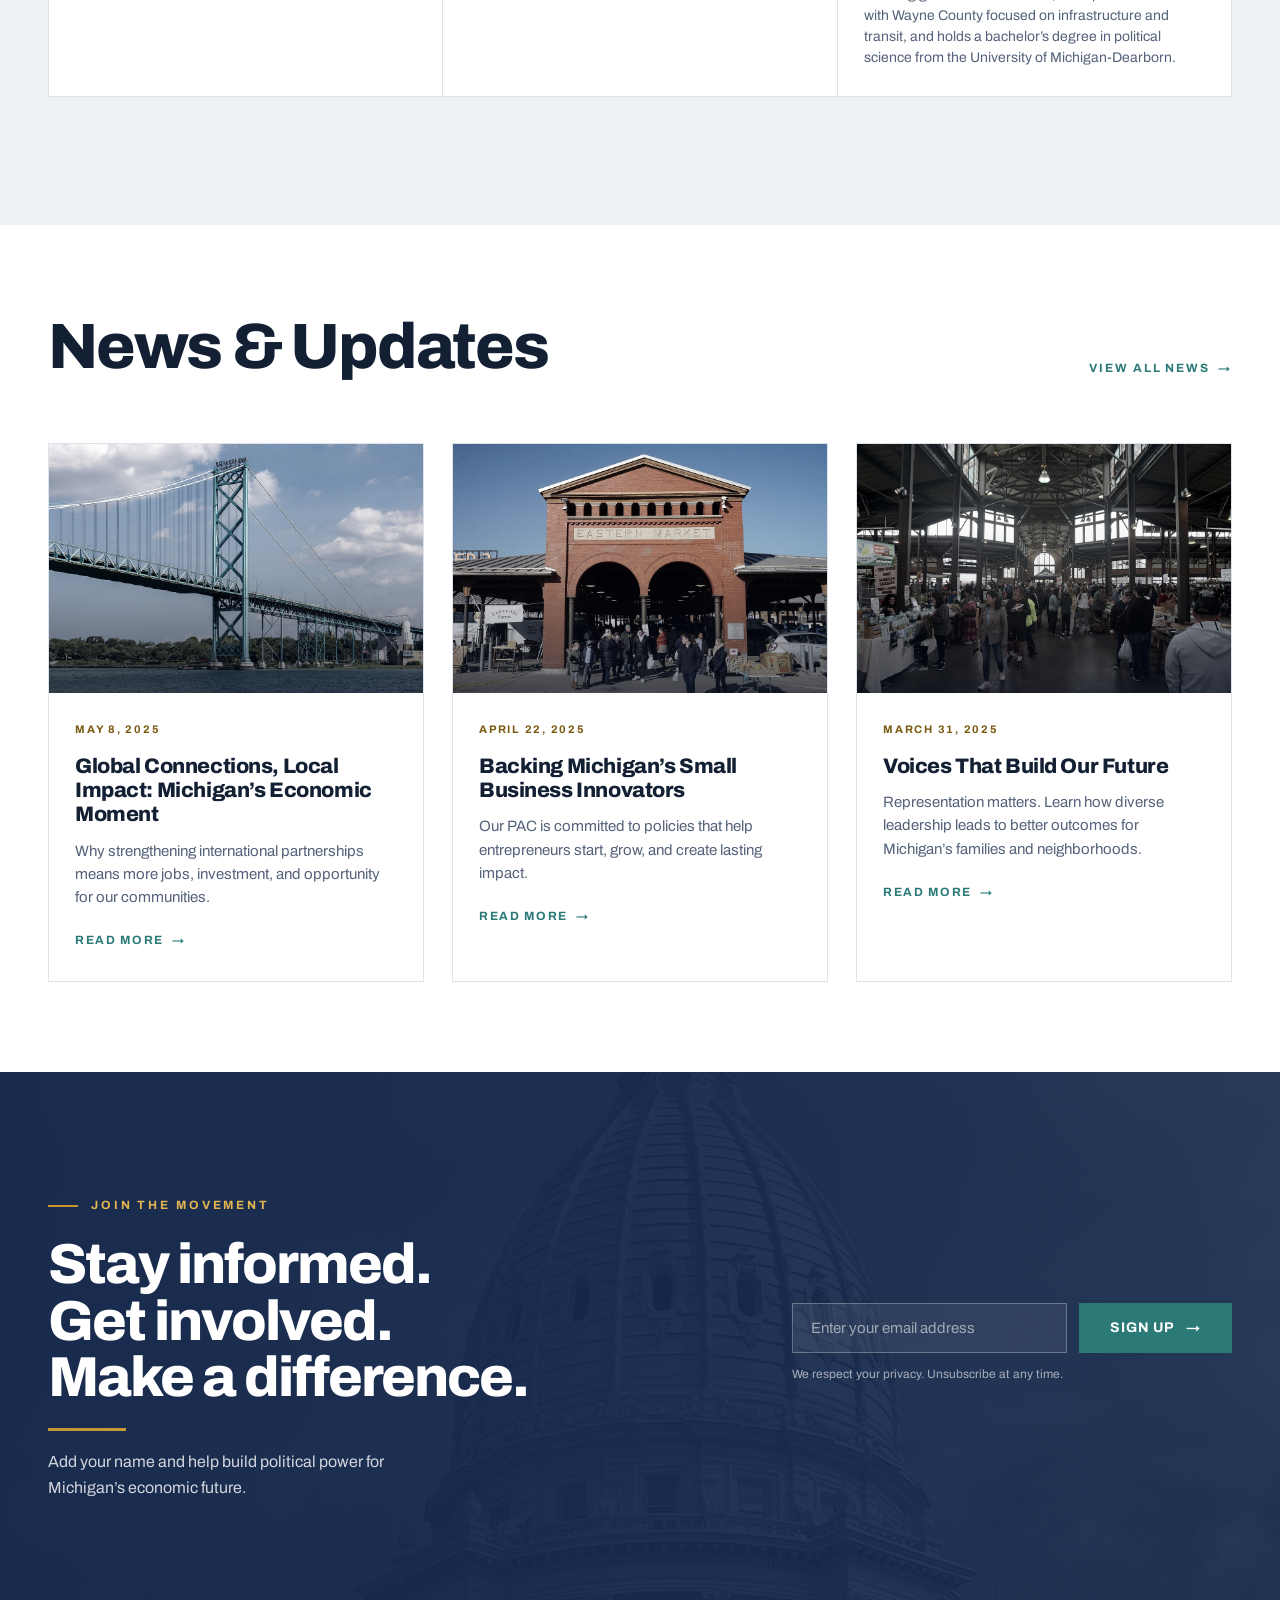
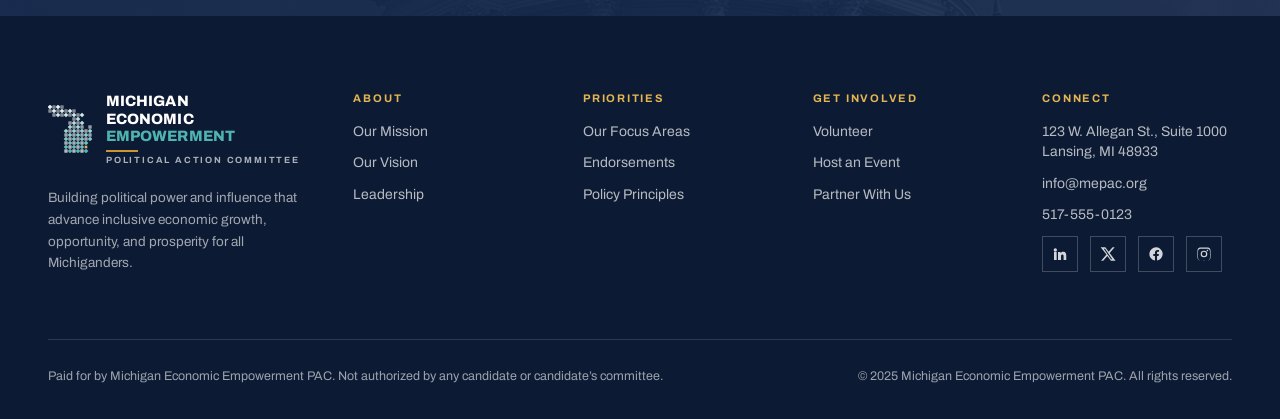
==== commit da0b0d4e: "Trace the real logo from the brand's master vector file The user provided the actual source SVG. Par" ====
--- a/index.html
+++ b/index.html
@@ -99,16 +99,17 @@
   header.nav.solid{ background:rgba(255,255,255,.9); backdrop-filter:blur(16px); -webkit-backdrop-filter:blur(16px); border-bottom:1px solid var(--line); }
   .nav__inner{ max-width:var(--maxw); margin:0 auto; padding:13px var(--gutter); display:flex; align-items:center; justify-content:space-between; gap:24px; }
   .brand{ display:flex; align-items:center; gap:14px; }
-  .brand__mark{ flex:none; width:46px; height:54px; }
-  .brand__mark rect.m-N{ fill:var(--navy); } .brand__mark rect.m-T{ fill:var(--teal); } .brand__mark rect.m-S{ fill:#8a9bb0; } .brand__mark rect.m-G{ fill:var(--gold); }
-  header.nav:not(.solid) .brand__mark rect.m-N{ fill:#fff; }
-  header.nav:not(.solid) .brand__mark rect.m-T{ fill:var(--teal-bright); }
-  header.nav:not(.solid) .brand__mark rect.m-S{ fill:rgba(255,255,255,.55); }
-  header.nav:not(.solid) .brand__mark rect.m-G{ fill:var(--gold-bright); }
-  .ft__brand .brand__mark rect.m-N{ fill:#EEF2F5; }
-  .ft__brand .brand__mark rect.m-T{ fill:var(--teal-bright); }
-  .ft__brand .brand__mark rect.m-S{ fill:rgba(255,255,255,.45); }
-  .ft__brand .brand__mark rect.m-G{ fill:var(--gold-bright); }
+  .brand__mark{ flex:none; width:44px; height:48px; }
+  /* Dark cells (diamonds) sample a navy->teal gradient; light cells (squares) sample a slate->pale-teal gradient; gold star is flat. */
+  .brand__mark stop.gd0{ stop-color:var(--navy); } .brand__mark stop.gd1{ stop-color:var(--teal); }
+  .brand__mark stop.gl0{ stop-color:#8a9bb0; } .brand__mark stop.gl1{ stop-color:#84b8b5; }
+  .brand__mark .m-G{ fill:var(--gold); }
+  header.nav:not(.solid) .brand__mark stop.gd0{ stop-color:#fff; } header.nav:not(.solid) .brand__mark stop.gd1{ stop-color:var(--teal-bright); }
+  header.nav:not(.solid) .brand__mark stop.gl0{ stop-color:rgba(255,255,255,.55); } header.nav:not(.solid) .brand__mark stop.gl1{ stop-color:rgba(255,255,255,.8); }
+  header.nav:not(.solid) .brand__mark .m-G{ fill:var(--gold-bright); }
+  .ft__brand .brand__mark stop.gd0{ stop-color:#EEF2F5; } .ft__brand .brand__mark stop.gd1{ stop-color:var(--teal-bright); }
+  .ft__brand .brand__mark stop.gl0{ stop-color:rgba(255,255,255,.45); } .ft__brand .brand__mark stop.gl1{ stop-color:rgba(255,255,255,.7); }
+  .ft__brand .brand__mark .m-G{ fill:var(--gold-bright); }
   .brand__word{ display:flex; flex-direction:column; line-height:1; }
   .brand__line{ font-weight:800; font-size:15px; letter-spacing:.005em; line-height:1.16; text-transform:uppercase; transition:color .3s var(--ease); }
   .brand__line.navy{ color:var(--navy); } .brand__line.teal{ color:var(--teal); }
@@ -327,7 +328,7 @@
   .reveal.in{ opacity:1; transform:none; }
   .reveal.d1{ transition-delay:.08s; } .reveal.d2{ transition-delay:.16s; } .reveal.d3{ transition-delay:.24s; } .reveal.d4{ transition-delay:.32s; } .reveal.d5{ transition-delay:.40s; }
   /* animated logo reveal */
-  #mark-header svg rect{ transform-box:fill-box; transform-origin:center; opacity:0; animation:markIn .5s var(--ease) forwards; }
+  #mark-header svg rect, #mark-header svg polygon{ transform-box:fill-box; transform-origin:center; opacity:0; animation:markIn .5s var(--ease) forwards; }
   @keyframes markIn{ from{ opacity:0; transform:scale(.35); } to{ opacity:1; transform:scale(1); } }
 
   /* ===================== RESPONSIVE ===================== */
@@ -366,7 +367,7 @@
     *{ animation:none !important; scroll-behavior:auto; }
     .reveal{ opacity:1; transform:none; transition:none; }
     .scroll-cue{ display:none; } .hero__bg img{ transform:none; }
-    #mark-header svg rect{ opacity:1; }
+    #mark-header svg rect, #mark-header svg polygon{ opacity:1; }
   }
 
   .skip{ position:fixed; left:12px; top:-60px; background:#fff; color:var(--navy); padding:10px 16px; z-index:100; transition:top .2s var(--ease); }
@@ -692,36 +693,53 @@
   var reduce = window.matchMedia && window.matchMedia('(prefers-reduced-motion: reduce)').matches;
   var lang = 'en';
 
-  /* ---------- dot-mosaic logo (radial halftone) + staggered reveal ---------- */
-  /* Michigan two-peninsula dot-mosaic. Cells: N navy, T teal, S slate, G gold star, . empty.
-     Fills are set by CSS classes (m-N/m-T/m-S/m-G) so the mark recolors per background. */
+  /* ---------- dot-mosaic logo + staggered reveal ---------- */
+  /* Michigan two-peninsula dot-mosaic, traced from the brand's master vector artwork.
+     X = a normal cell (diamond if (row+col) is even, square if odd); each diamond samples
+     a navy->teal vertical gradient and each square a slate->pale-teal gradient (matching the
+     source file's per-shape gradient fills). G = the single gold star accent (breaks the
+     checkerboard on purpose in the source art). Gradient stops + gold fill are CSS-driven
+     (see .brand__mark rules) so the mark recolors per background context. */
   function buildMark(el, animate){
     if(!el) return;
     var MAP = [
-      "..NSNS......",
-      "..SNSNS.....",
-      "...SNSNS....",
-      ".....NSN....",
-      "....NSTSN...",
-      "...SNTSTN...",
-      "...NTSTN.N..",
-      "...TSTNS.N..",
-      "...STNTS.S..",
-      "...TSTNST...",
-      "...STNTG....",
-      "....TSTS....",
-      "....STT.....",
-      ".....TT....."
+      "XXXX.......",
+      "XXXXXXX....",
+      ".XXXXXXXX..",
+      "......XX...",
+      ".....XXXX..",
+      ".....XXXX.X",
+      "....XXXXXXX",
+      "....XXXXXXX",
+      "....XXXXXXX",
+      "....XXXXXX.",
+      "....XXXXXG.",
+      "....XXXXXX."
     ];
-    var cols=12, cell=6, gap=0.9, sq=cell-gap, rows=MAP.length;
-    var svg='<svg viewBox="0 0 '+(cols*cell)+' '+(rows*cell)+'" width="100%" height="100%" xmlns="http://www.w3.org/2000/svg">';
+    var cols=11, cell=6, gap=0.9, sq=cell-gap, rows=MAP.length;
+    var gid=(el.id||'m')+'-g';
+    function star(cx,cy,rOuter,rInner,delay){
+      var pts=[];
+      for(var i=0;i<16;i++){
+        var ang=-Math.PI/2+i*Math.PI/8, r=(i%2===0)?rOuter:rInner;
+        pts.push((cx+r*Math.cos(ang)).toFixed(2)+','+(cy+r*Math.sin(ang)).toFixed(2));
+      }
+      return '<polygon class="m-G"'+delay+' points="'+pts.join(' ')+'"/>';
+    }
+    var svg='<svg viewBox="0 0 '+(cols*cell)+' '+(rows*cell)+'" width="100%" height="100%" xmlns="http://www.w3.org/2000/svg">'
+      +'<defs>'
+      +'<linearGradient id="'+gid+'d" x1="0" y1="0" x2="0" y2="'+(rows*cell)+'" gradientUnits="userSpaceOnUse"><stop class="gd0" offset="0"/><stop class="gd1" offset="1"/></linearGradient>'
+      +'<linearGradient id="'+gid+'l" x1="0" y1="0" x2="0" y2="'+(rows*cell)+'" gradientUnits="userSpaceOnUse"><stop class="gl0" offset="0"/><stop class="gl1" offset="1"/></linearGradient>'
+      +'</defs>';
     for(var r=0;r<rows;r++){ for(var c=0;c<cols;c++){
       var ch=MAP[r].charAt(c); if(ch==='.'||ch==='') continue;
       var x=c*cell+gap/2, y=r*cell+gap/2, cx=x+sq/2, cy=y+sq/2;
+      var delay=animate?' style="animation-delay:'+((r+c)*0.028).toFixed(3)+'s"':'';
+      if(ch==='G'){ svg+=star(cx,cy,sq*0.62,sq*0.30,delay); continue; }
       var diamond=(r+c)%2===0;
-      var delay=animate?' style="animation-delay:'+((r+c)*0.028).toFixed(3)+'s"':'';
       var rot=diamond?' transform="rotate(45 '+cx.toFixed(2)+' '+cy.toFixed(2)+')"':'';
-      svg+='<rect class="m-'+ch+'" x="'+x.toFixed(2)+'" y="'+y.toFixed(2)+'" width="'+sq.toFixed(2)+'" height="'+sq.toFixed(2)+'" rx="0.6"'+rot+delay+'/>';
+      var fill=diamond?'url(#'+gid+'d)':'url(#'+gid+'l)';
+      svg+='<rect fill="'+fill+'" x="'+x.toFixed(2)+'" y="'+y.toFixed(2)+'" width="'+sq.toFixed(2)+'" height="'+sq.toFixed(2)+'" rx="0.6"'+rot+delay+'/>';
     }}
     el.innerHTML=svg+'</svg>';
   }
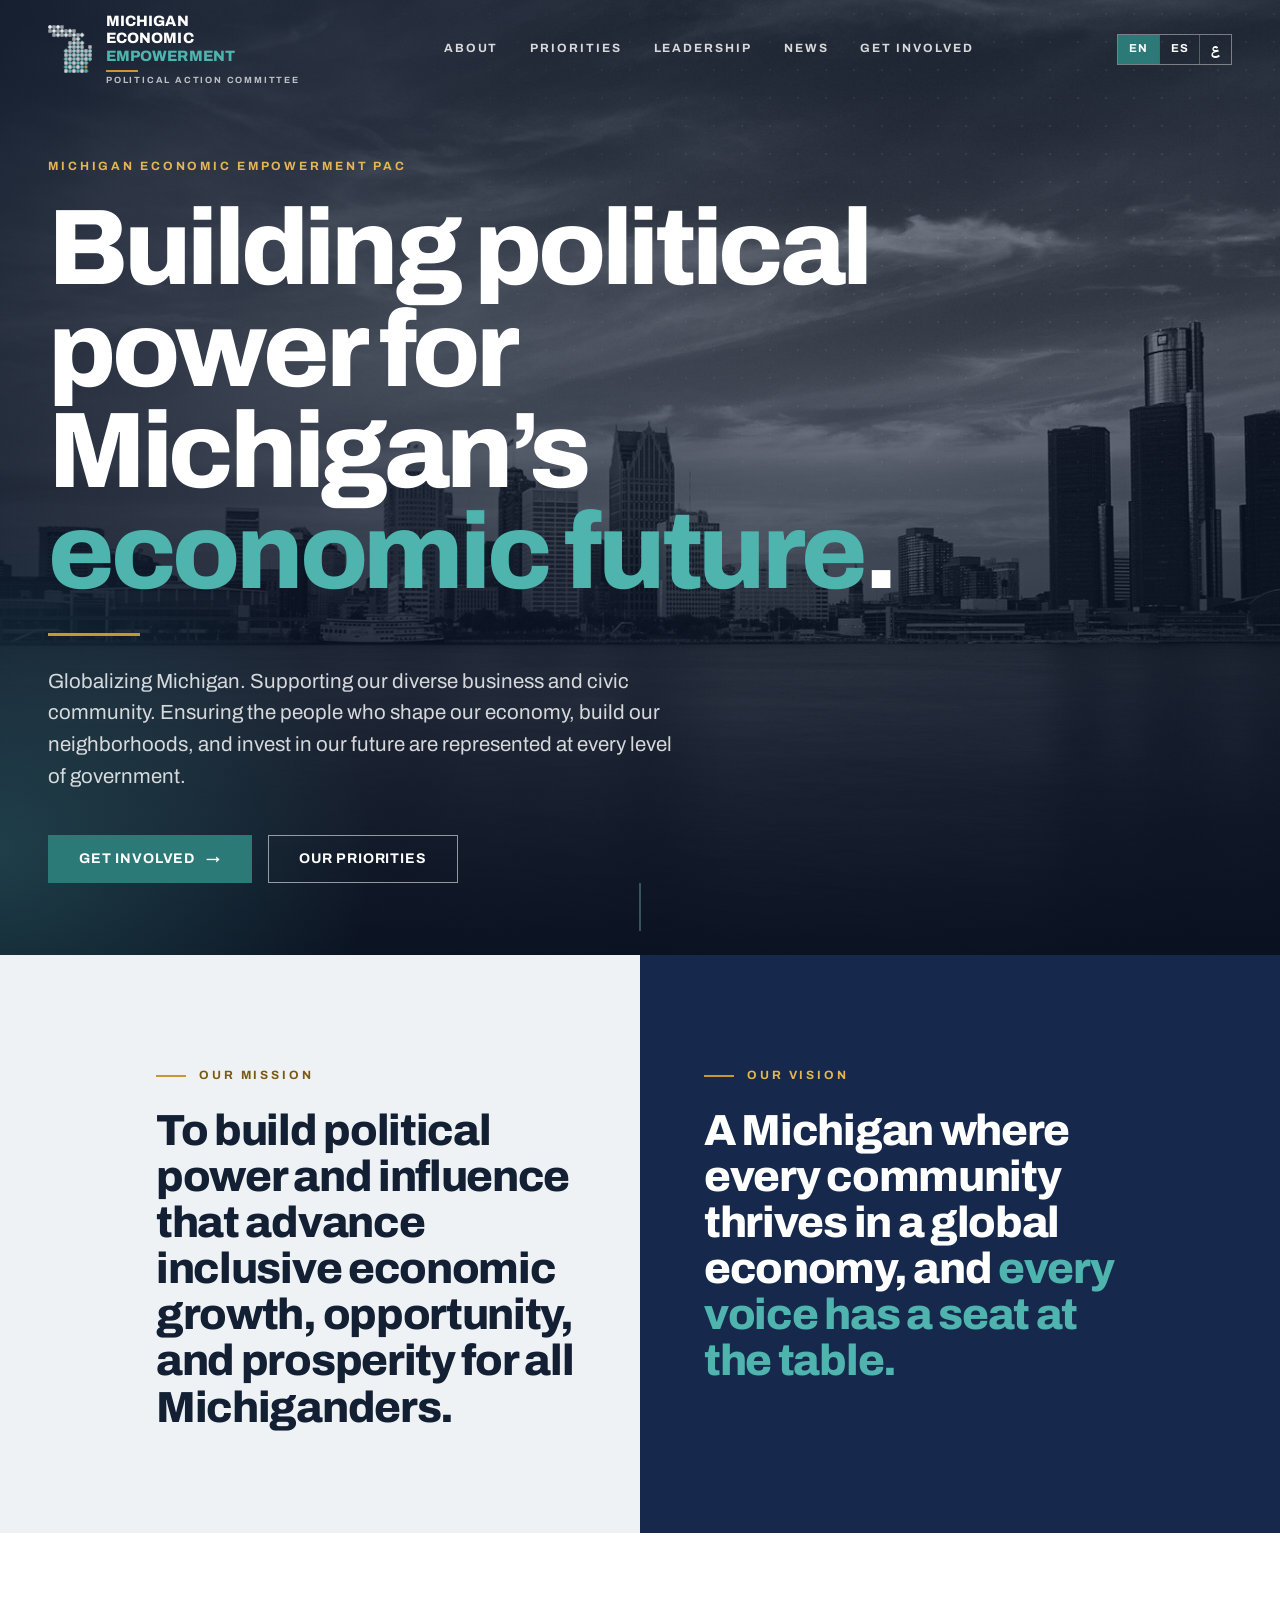
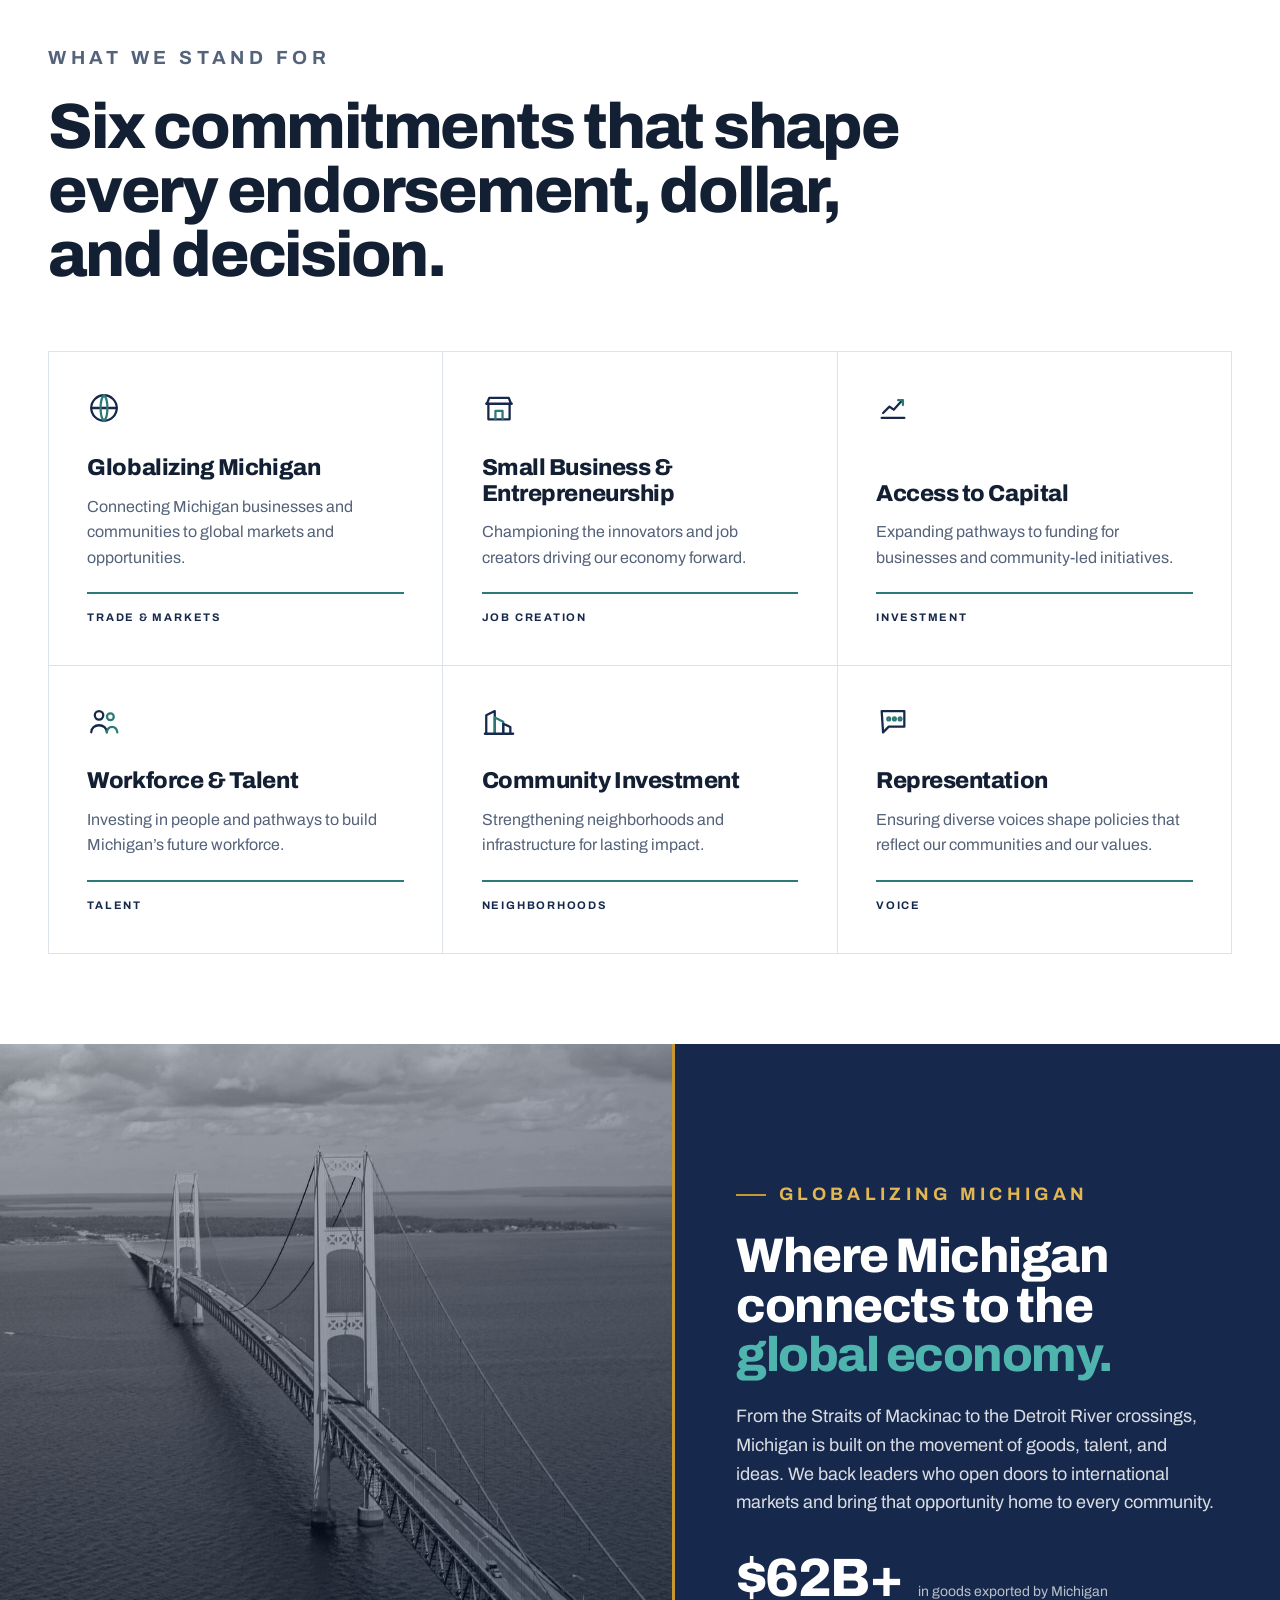
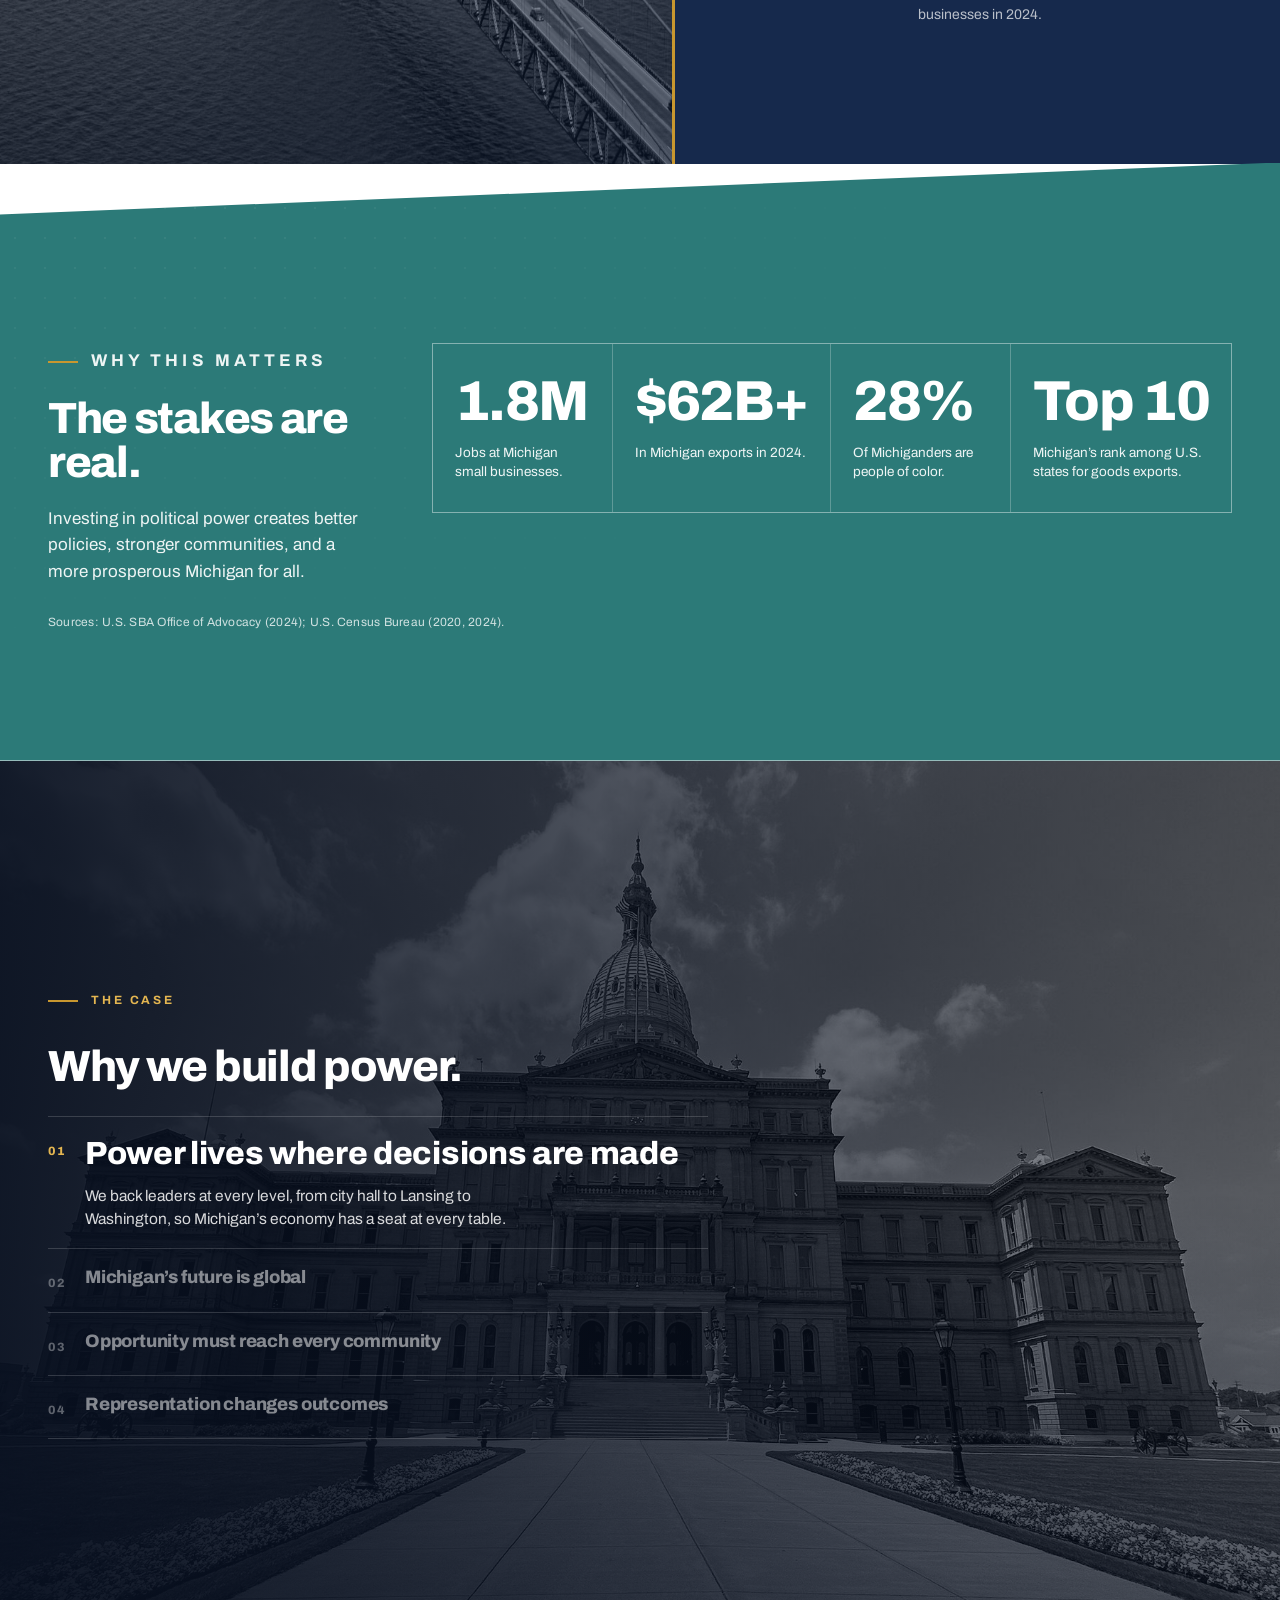
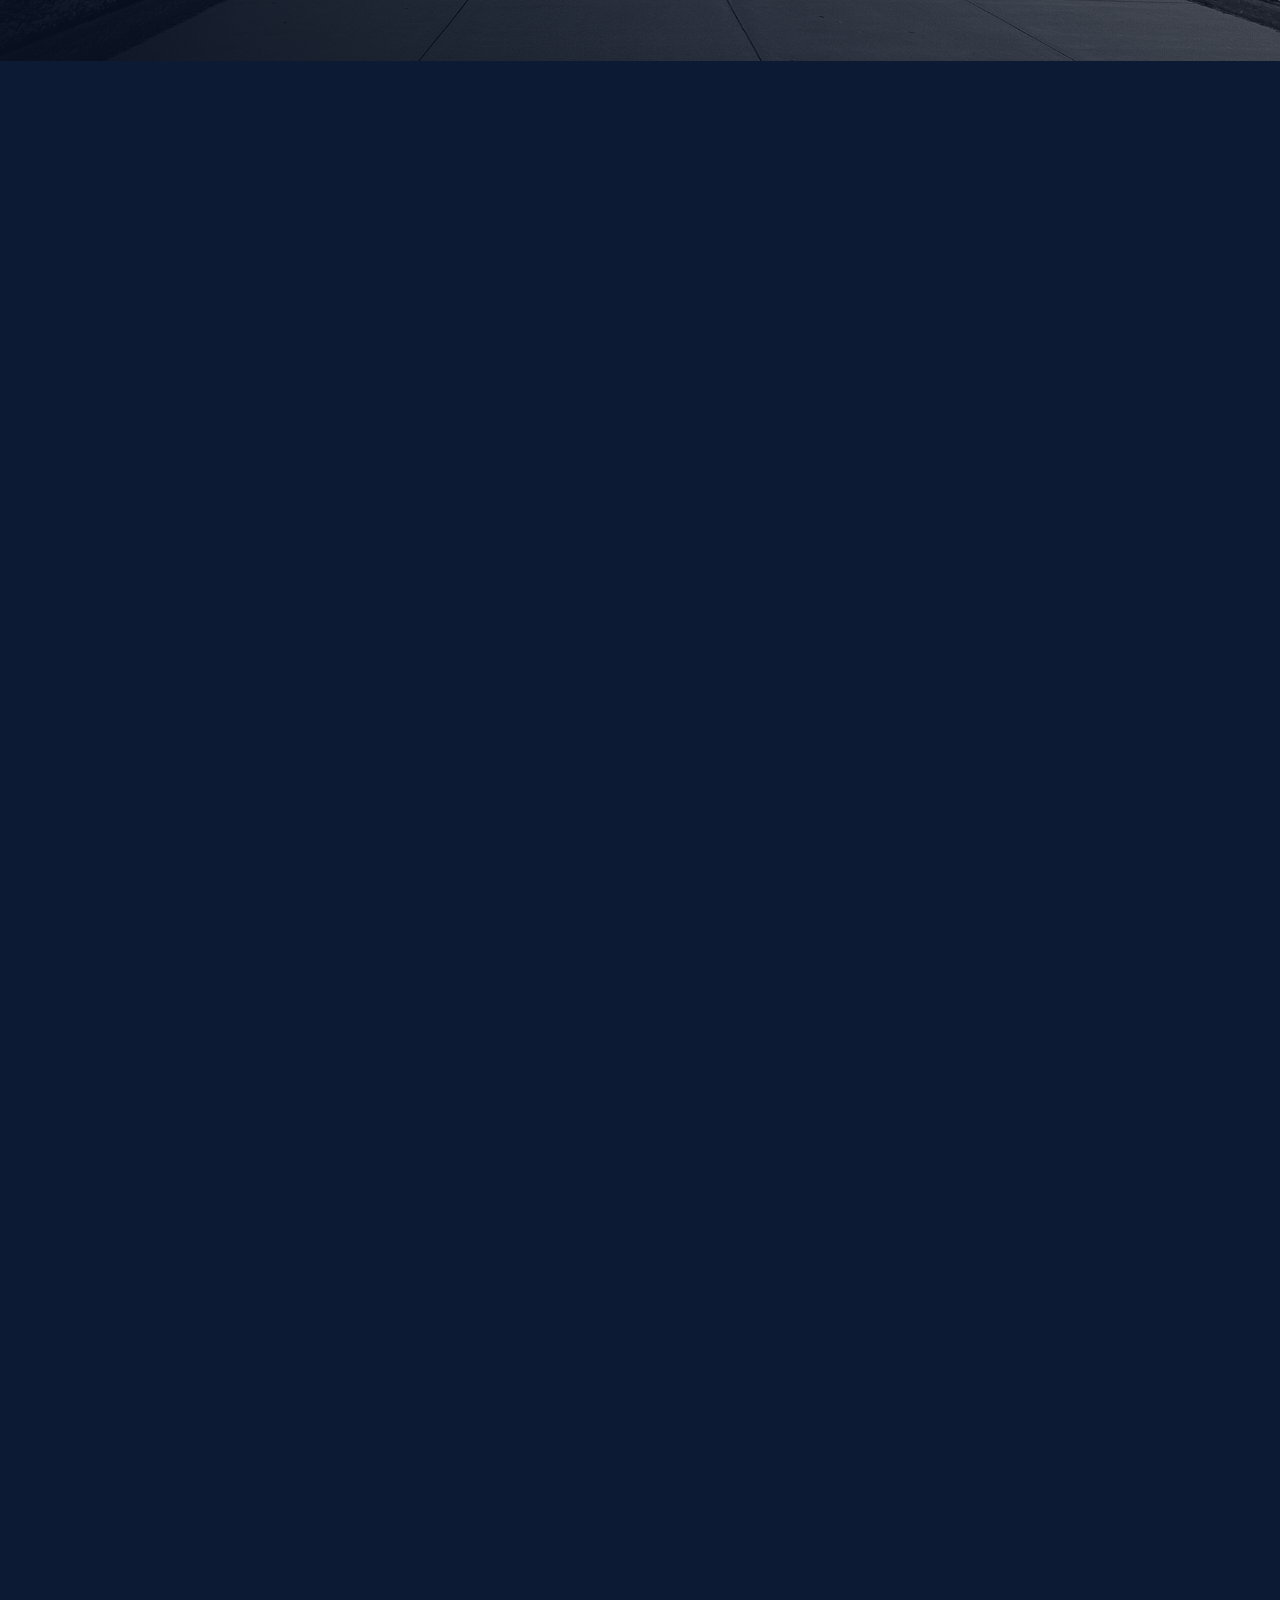
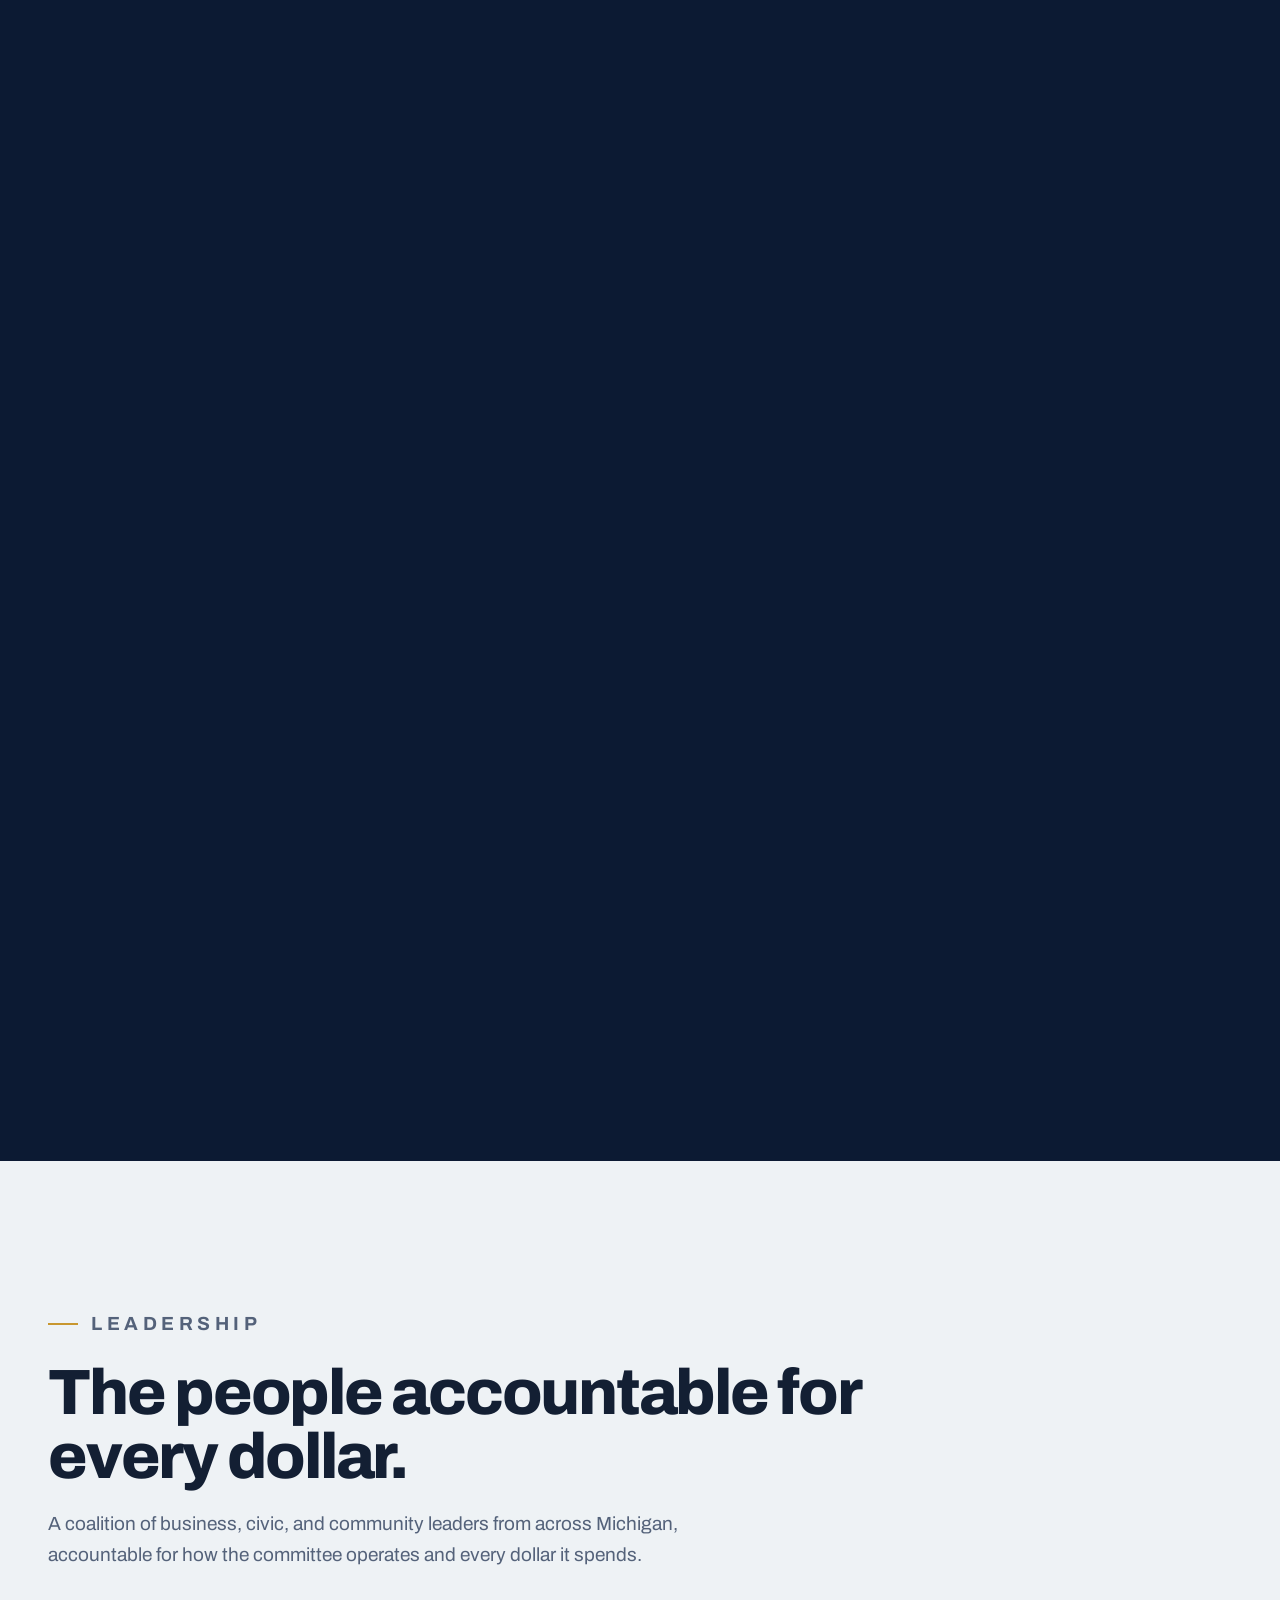
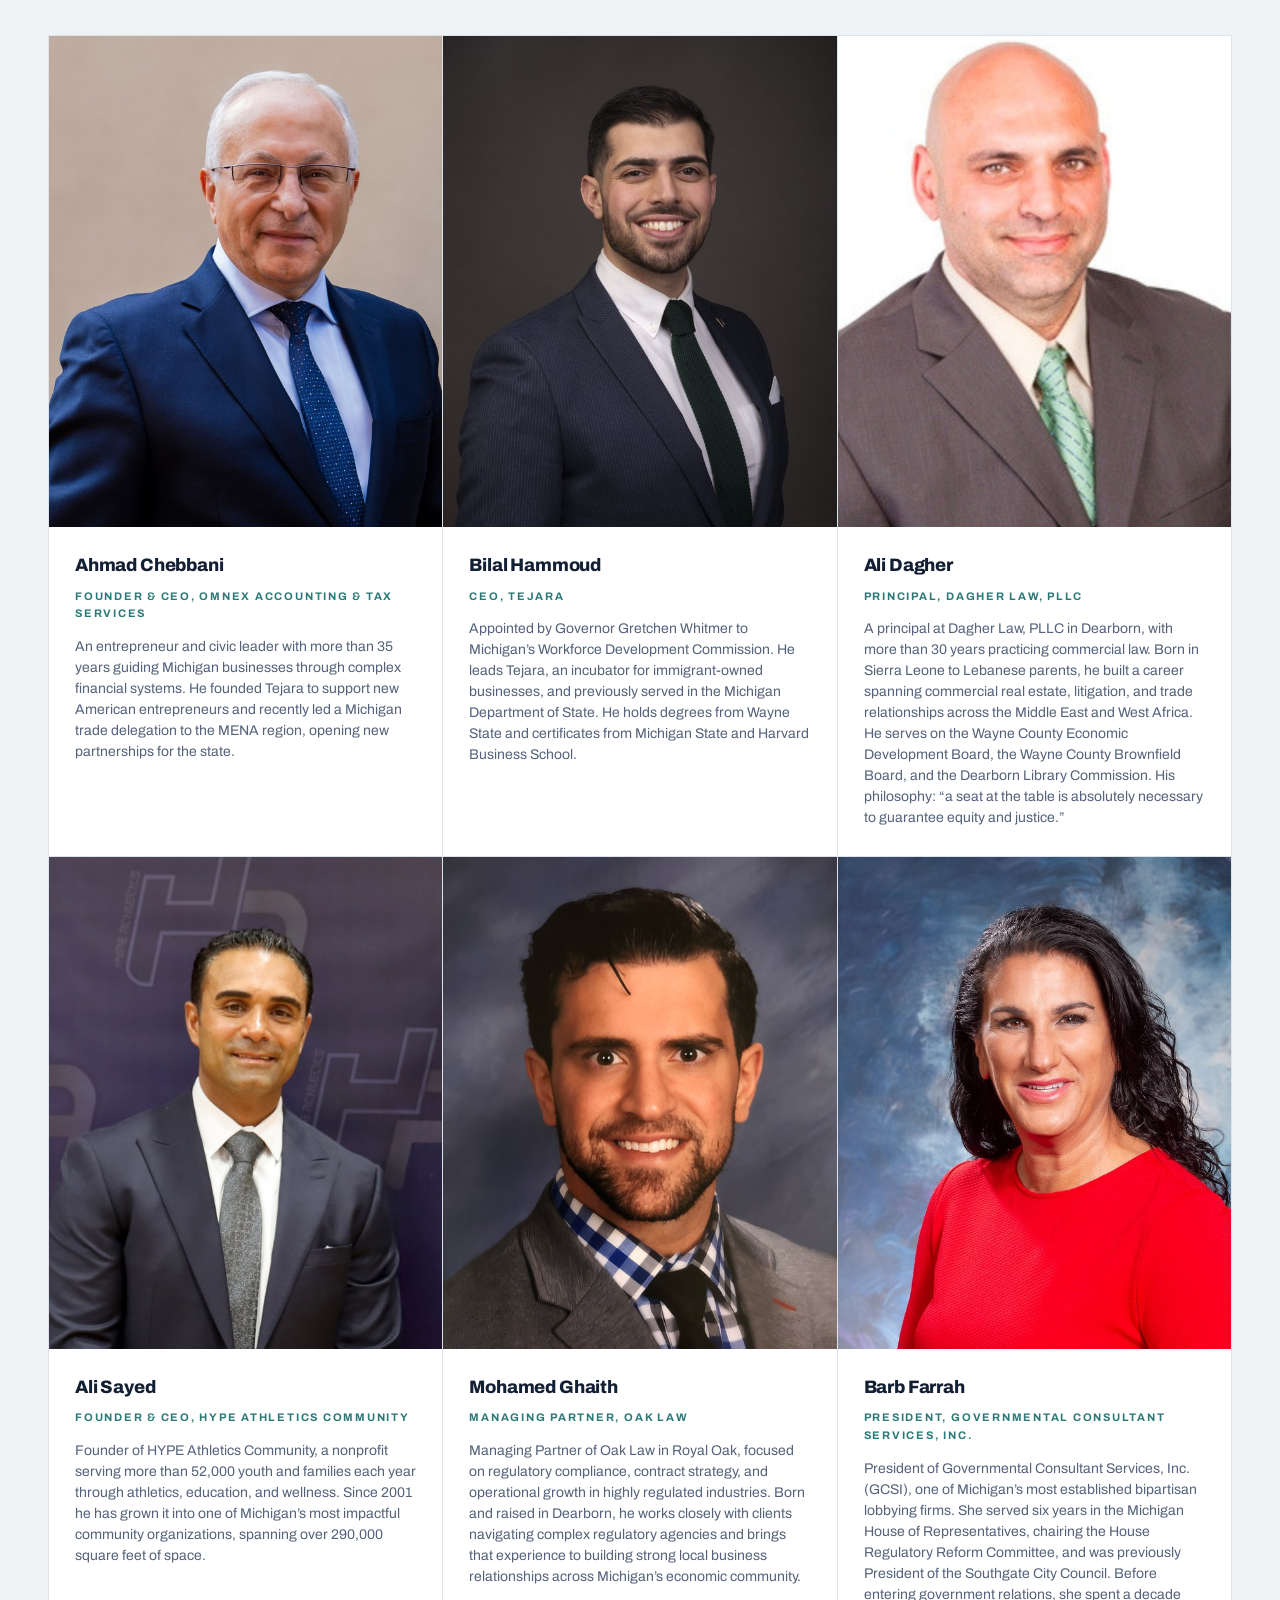
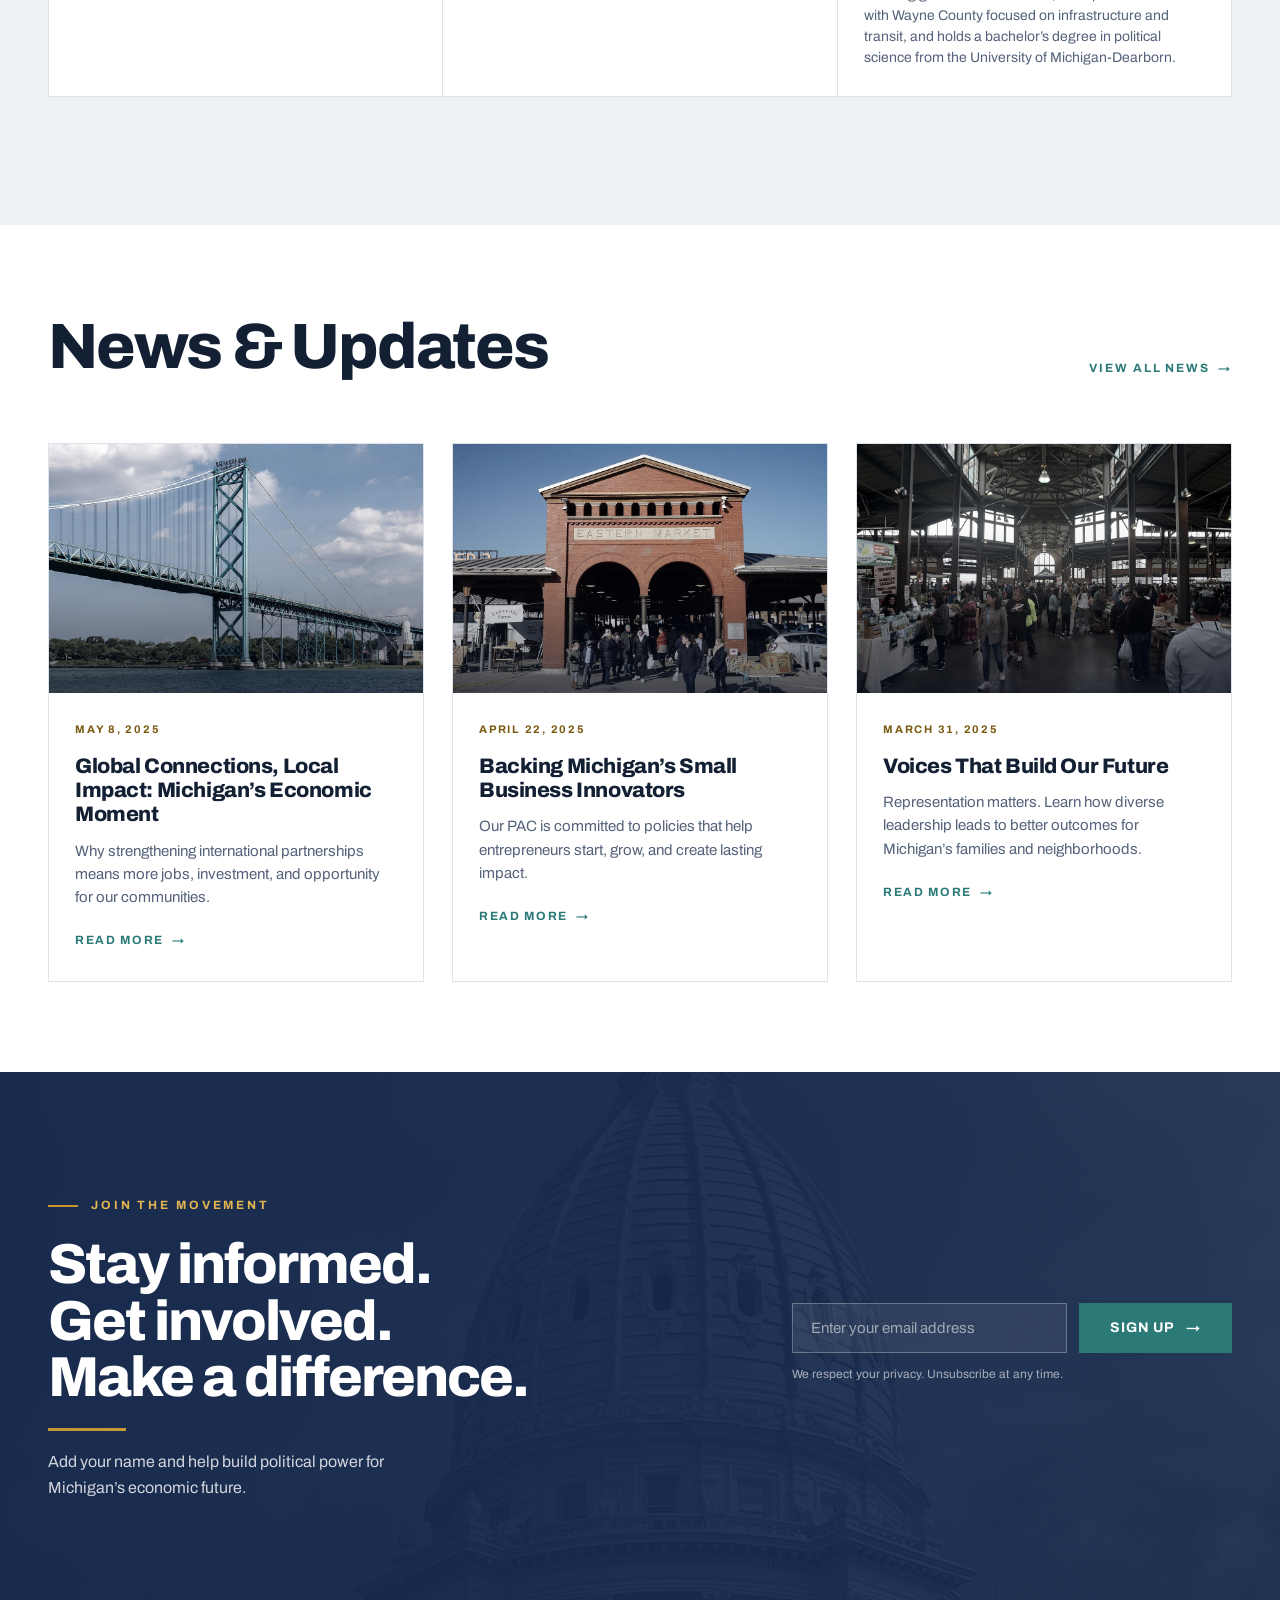
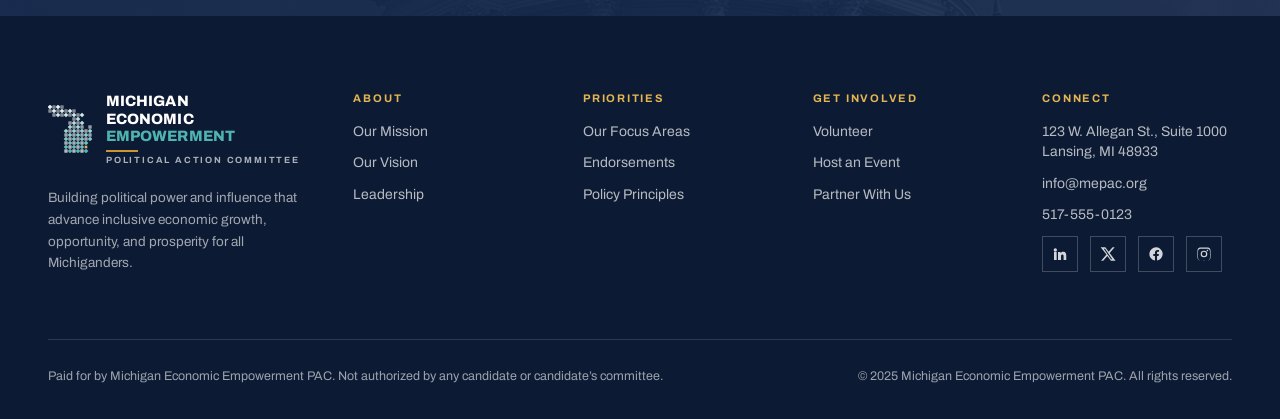
==== commit 19e774f1: "Fix logo diamonds rendering as squares (animation clobbered rotation) The entrance-animation keyfram" ====
--- a/index.html
+++ b/index.html
@@ -328,8 +328,9 @@
   .reveal.in{ opacity:1; transform:none; }
   .reveal.d1{ transition-delay:.08s; } .reveal.d2{ transition-delay:.16s; } .reveal.d3{ transition-delay:.24s; } .reveal.d4{ transition-delay:.32s; } .reveal.d5{ transition-delay:.40s; }
   /* animated logo reveal */
-  #mark-header svg rect, #mark-header svg polygon{ transform-box:fill-box; transform-origin:center; opacity:0; animation:markIn .5s var(--ease) forwards; }
-  @keyframes markIn{ from{ opacity:0; transform:scale(.35); } to{ opacity:1; transform:scale(1); } }
+  .brand__mark rect, .brand__mark polygon{ transform-box:fill-box; transform-origin:center; }
+  #mark-header svg rect, #mark-header svg polygon{ opacity:0; animation:markIn .5s var(--ease) forwards; }
+  @keyframes markIn{ from{ opacity:0; transform:scale(.35) rotate(var(--r,0deg)); } to{ opacity:1; transform:scale(1) rotate(var(--r,0deg)); } }
 
   /* ===================== RESPONSIVE ===================== */
   @media (max-width:1000px){
@@ -367,7 +368,7 @@
     *{ animation:none !important; scroll-behavior:auto; }
     .reveal{ opacity:1; transform:none; transition:none; }
     .scroll-cue{ display:none; } .hero__bg img{ transform:none; }
-    #mark-header svg rect, #mark-header svg polygon{ opacity:1; }
+    #mark-header svg rect, #mark-header svg polygon{ opacity:1; transform:rotate(var(--r,0deg)); }
   }
 
   .skip{ position:fixed; left:12px; top:-60px; background:#fff; color:var(--navy); padding:10px 16px; z-index:100; transition:top .2s var(--ease); }
@@ -734,12 +735,17 @@
     for(var r=0;r<rows;r++){ for(var c=0;c<cols;c++){
       var ch=MAP[r].charAt(c); if(ch==='.'||ch==='') continue;
       var x=c*cell+gap/2, y=r*cell+gap/2, cx=x+sq/2, cy=y+sq/2;
-      var delay=animate?' style="animation-delay:'+((r+c)*0.028).toFixed(3)+'s"':'';
+      var delayDecl=animate?'animation-delay:'+((r+c)*0.028).toFixed(3)+'s;':'';
+      var delay=delayDecl?' style="'+delayDecl+'"':'';
       if(ch==='G'){ svg+=star(cx,cy,sq*0.62,sq*0.30,delay); continue; }
       var diamond=(r+c)%2===0;
-      var rot=diamond?' transform="rotate(45 '+cx.toFixed(2)+' '+cy.toFixed(2)+')"':'';
+      /* rotation goes through a CSS custom property + transform:rotate(var(--r)), NOT the SVG
+         transform attribute: the entrance animation sets a CSS `transform` (scale) on this same
+         element, and CSS transform always wins over the presentation attribute, silently
+         discarding an attribute-based rotate. Routing through --r keeps it alive through the animation. */
+      var style=diamond?' style="--r:45deg;transform:rotate(var(--r));'+delayDecl+'"':delay;
       var fill=diamond?'url(#'+gid+'d)':'url(#'+gid+'l)';
-      svg+='<rect fill="'+fill+'" x="'+x.toFixed(2)+'" y="'+y.toFixed(2)+'" width="'+sq.toFixed(2)+'" height="'+sq.toFixed(2)+'" rx="0.6"'+rot+delay+'/>';
+      svg+='<rect fill="'+fill+'" x="'+x.toFixed(2)+'" y="'+y.toFixed(2)+'" width="'+sq.toFixed(2)+'" height="'+sq.toFixed(2)+'" rx="0.6"'+style+'/>';
     }}
     el.innerHTML=svg+'</svg>';
   }
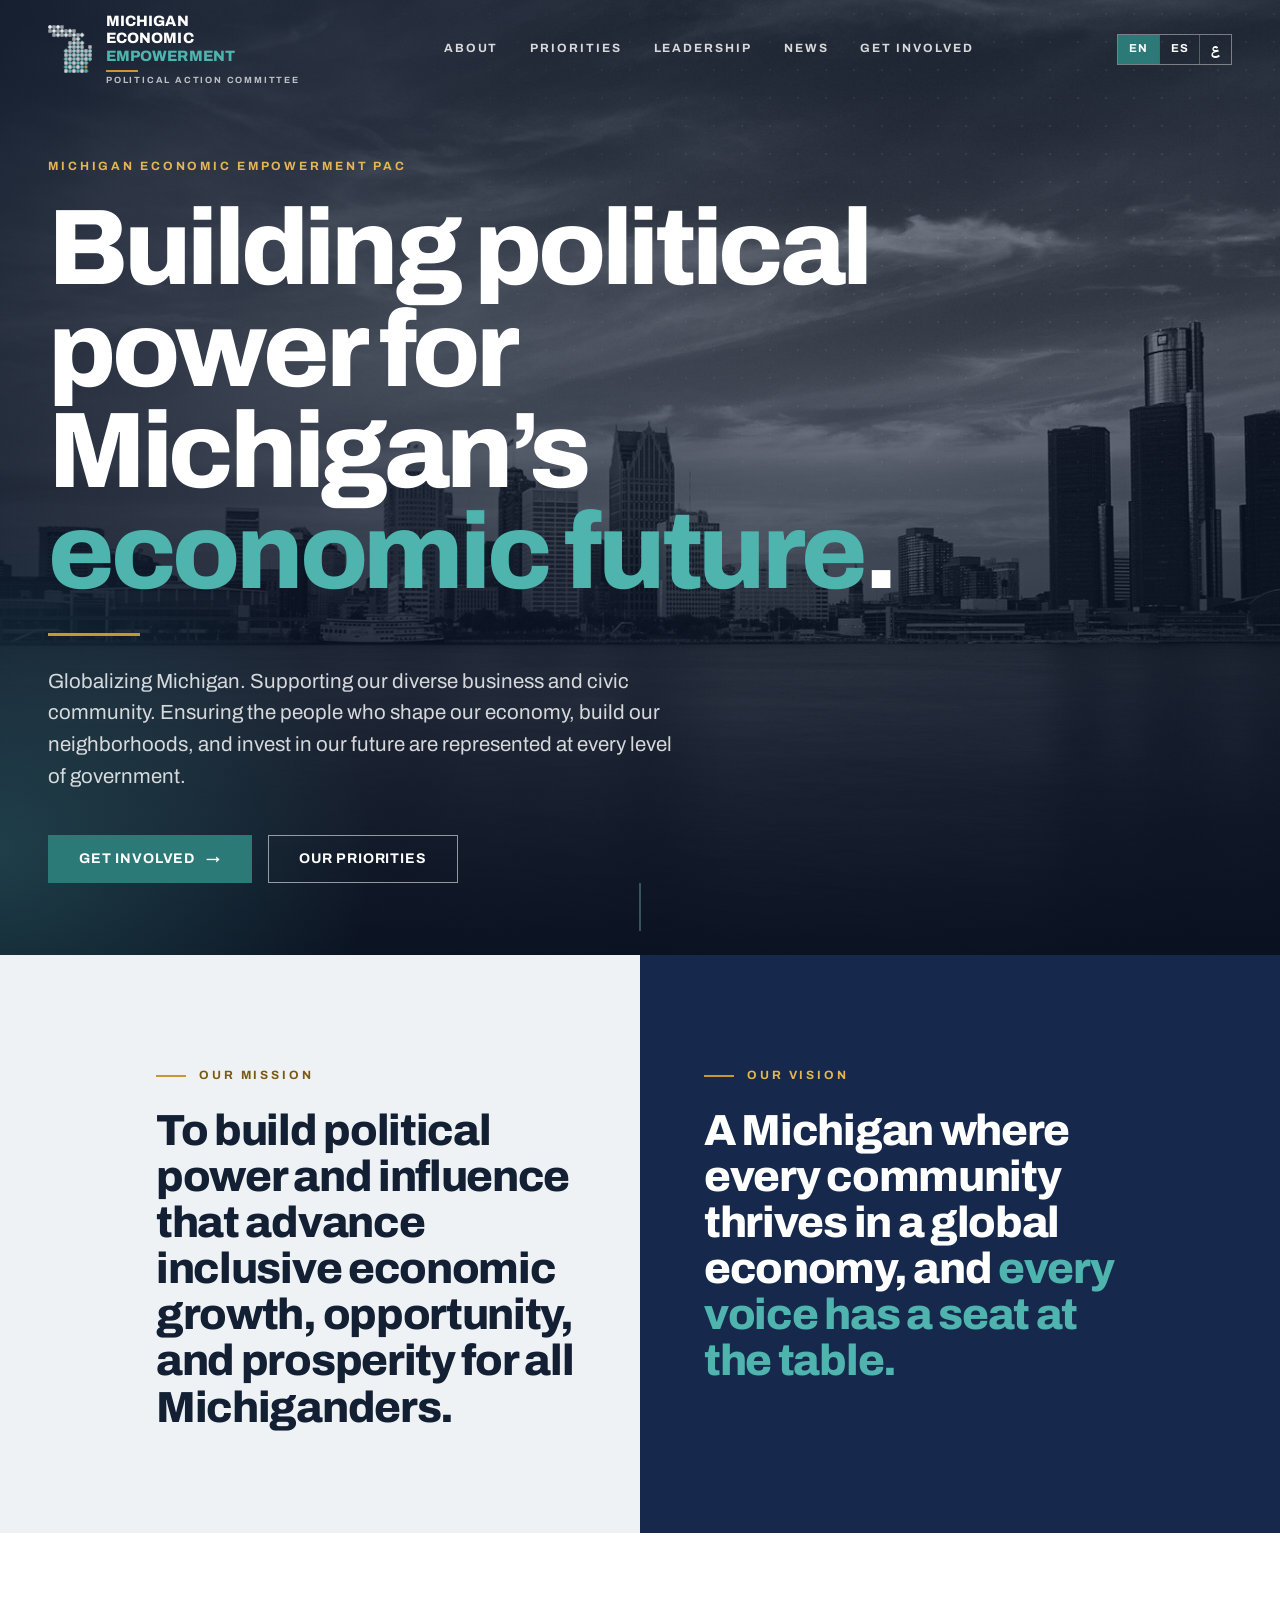
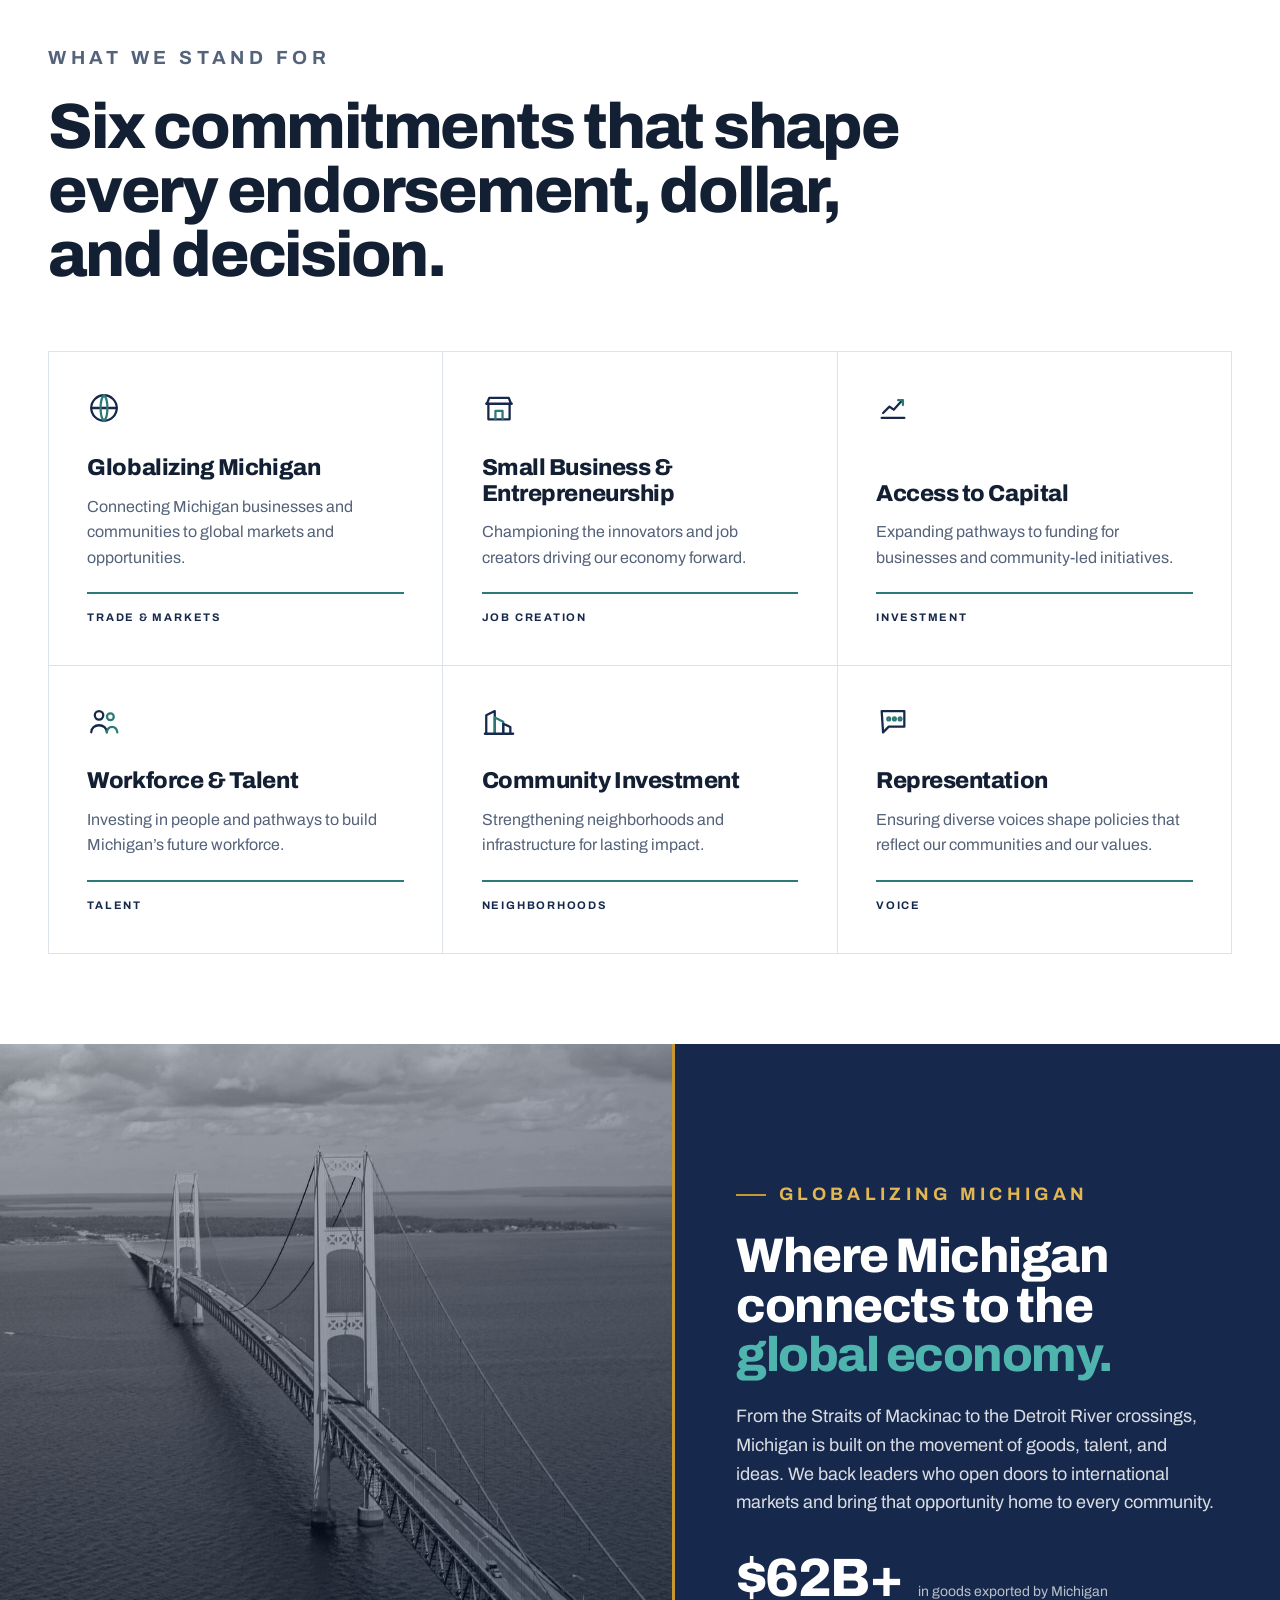
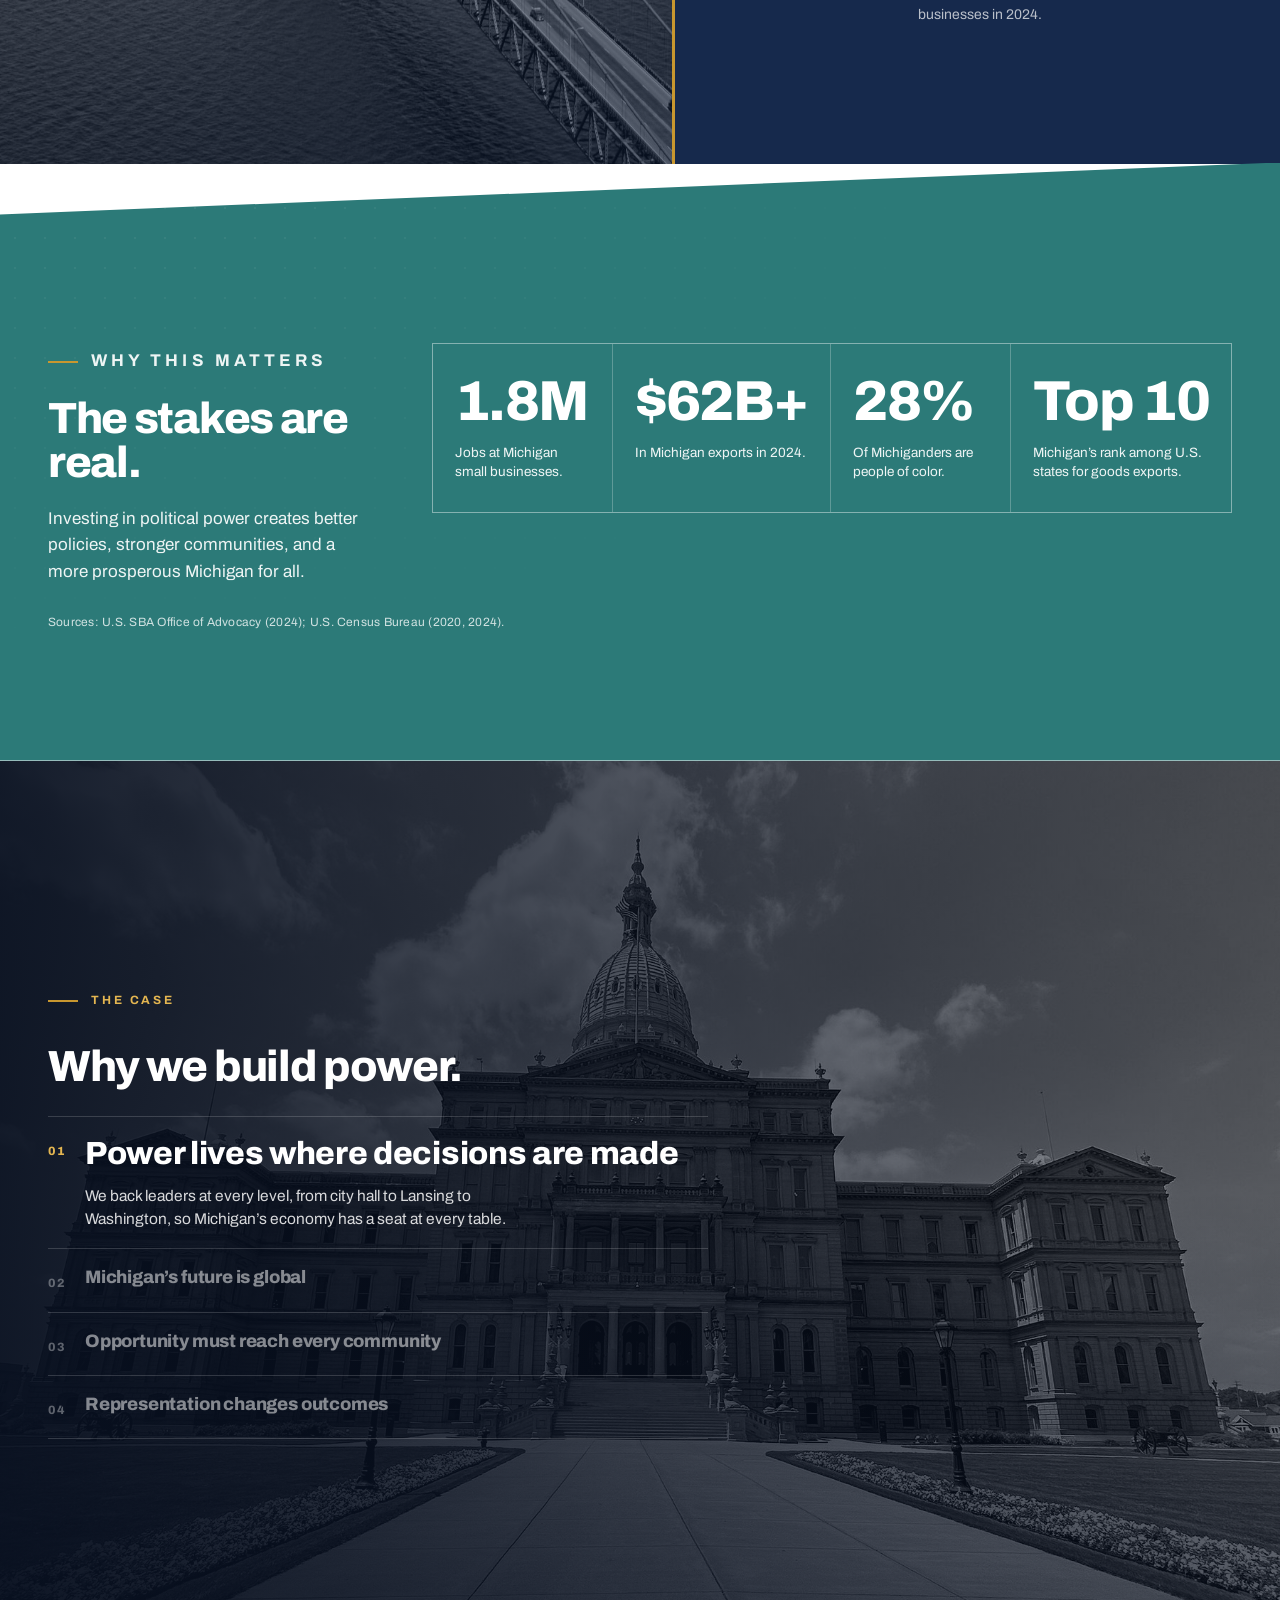
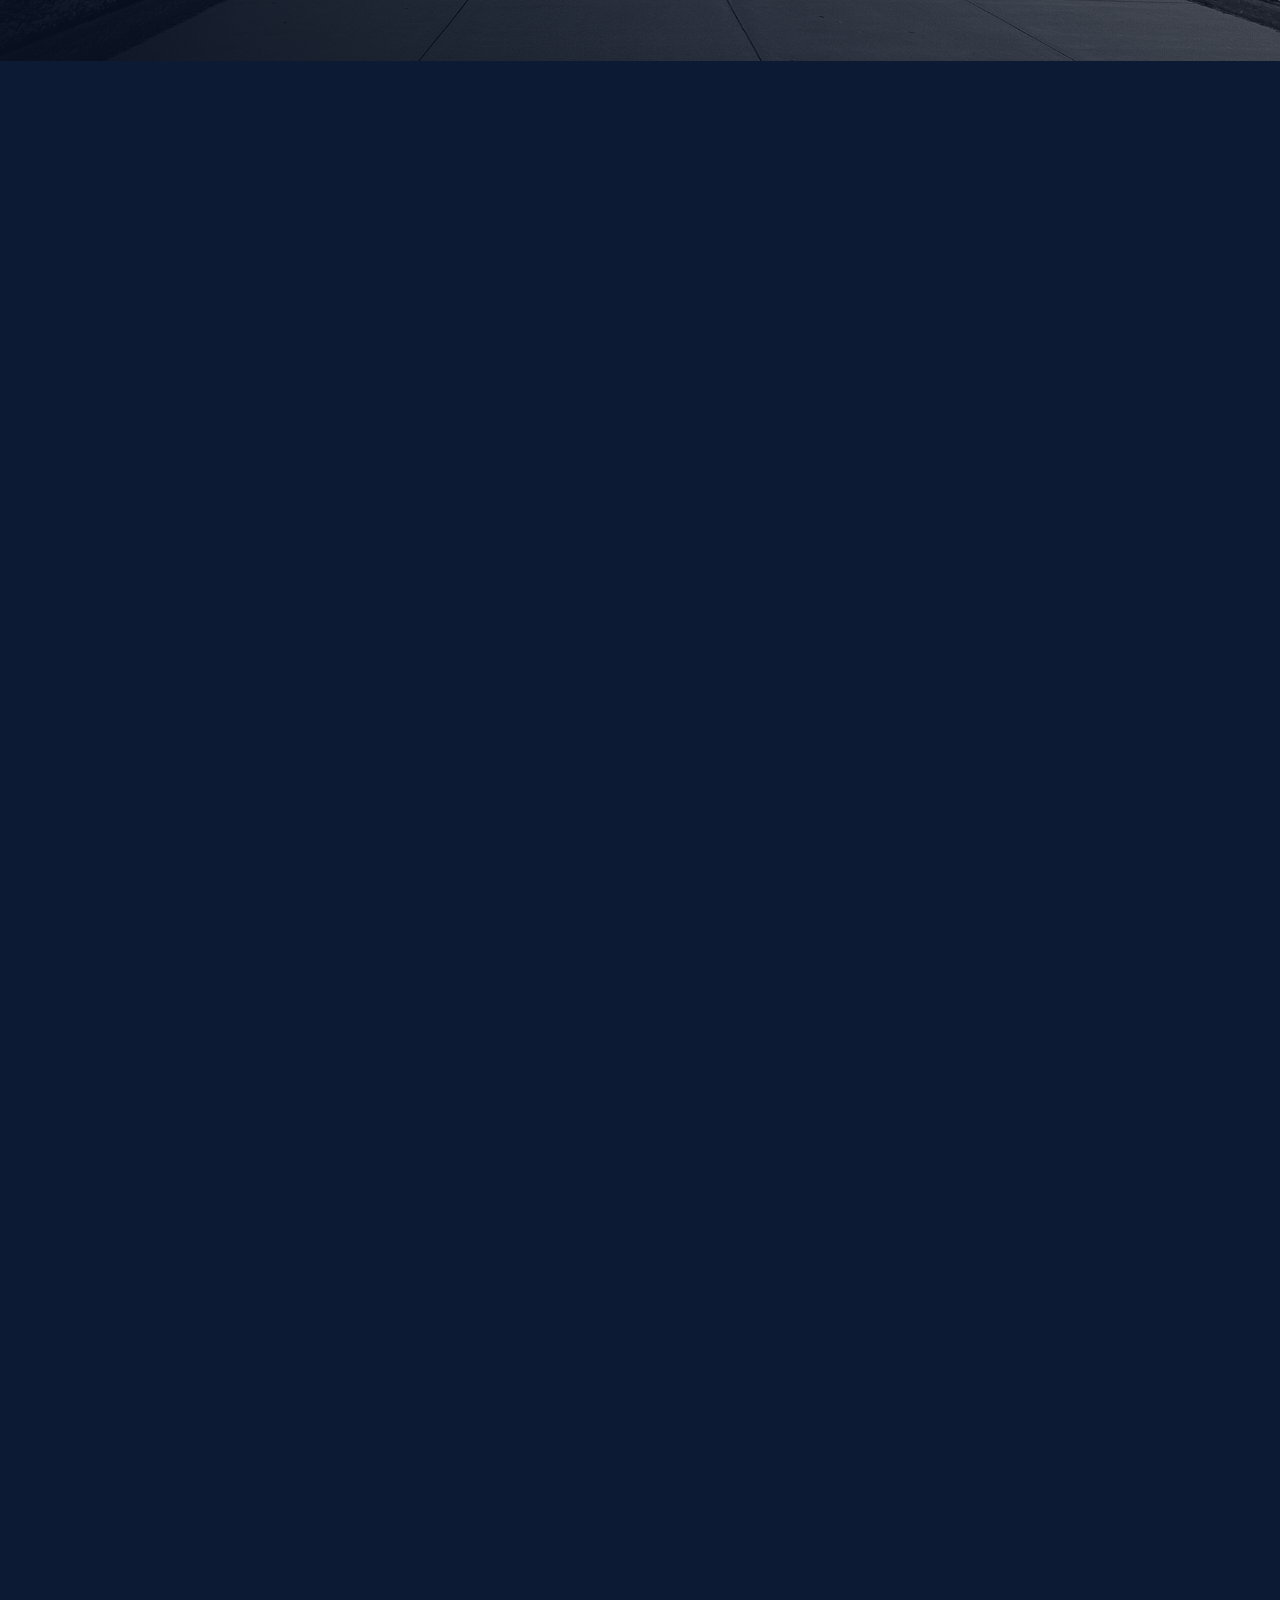
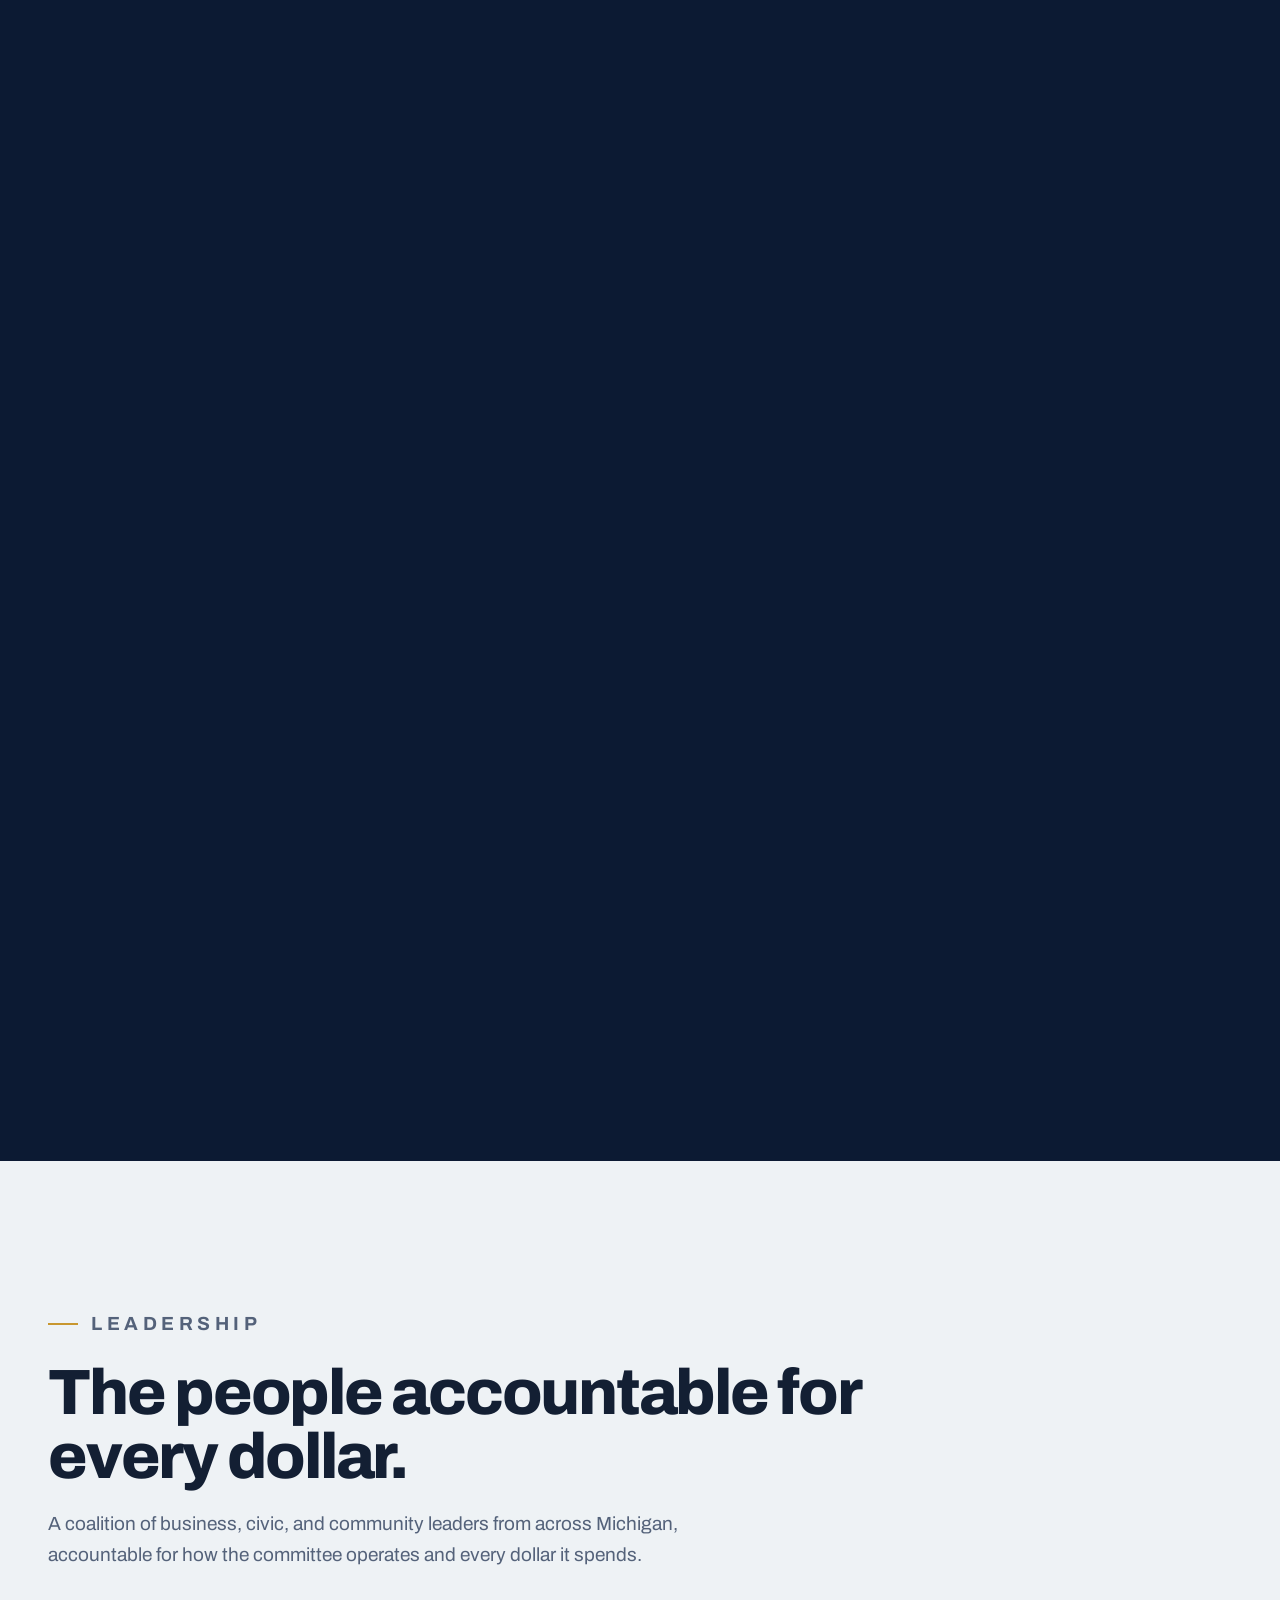
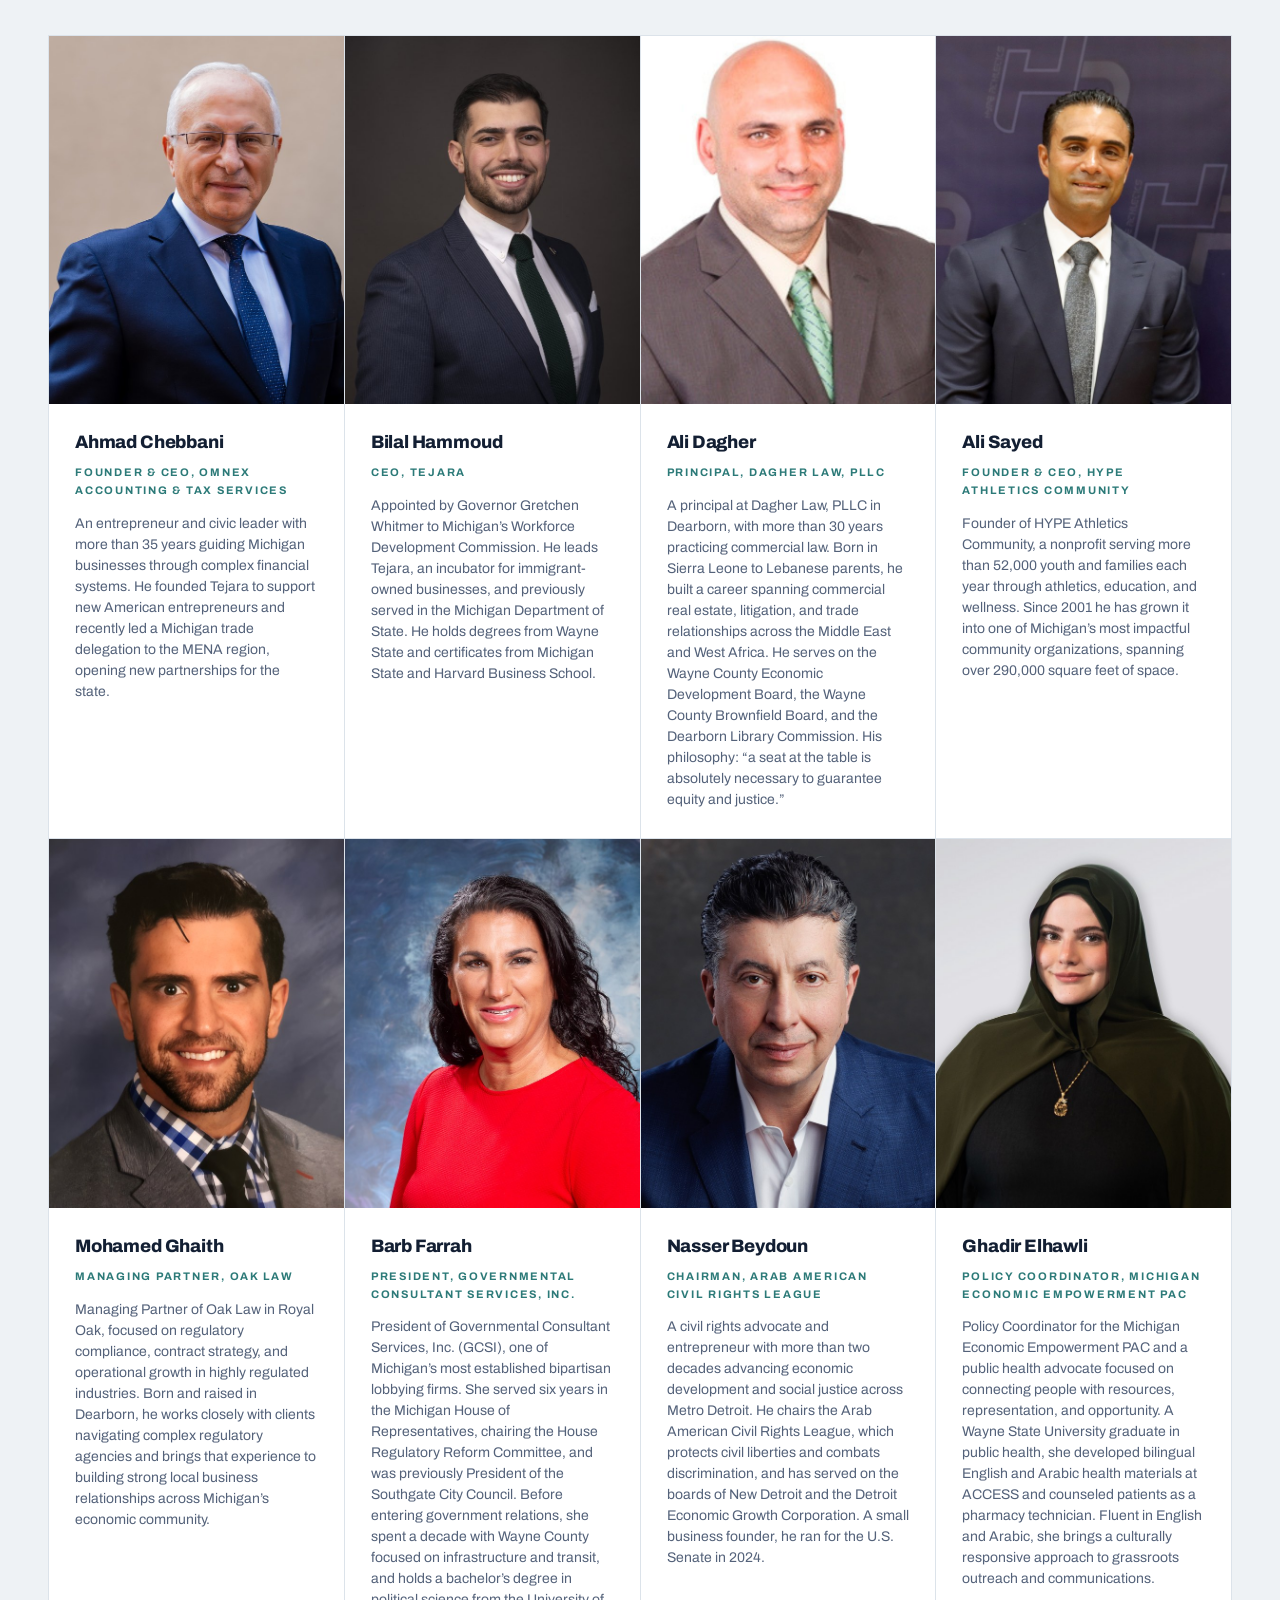
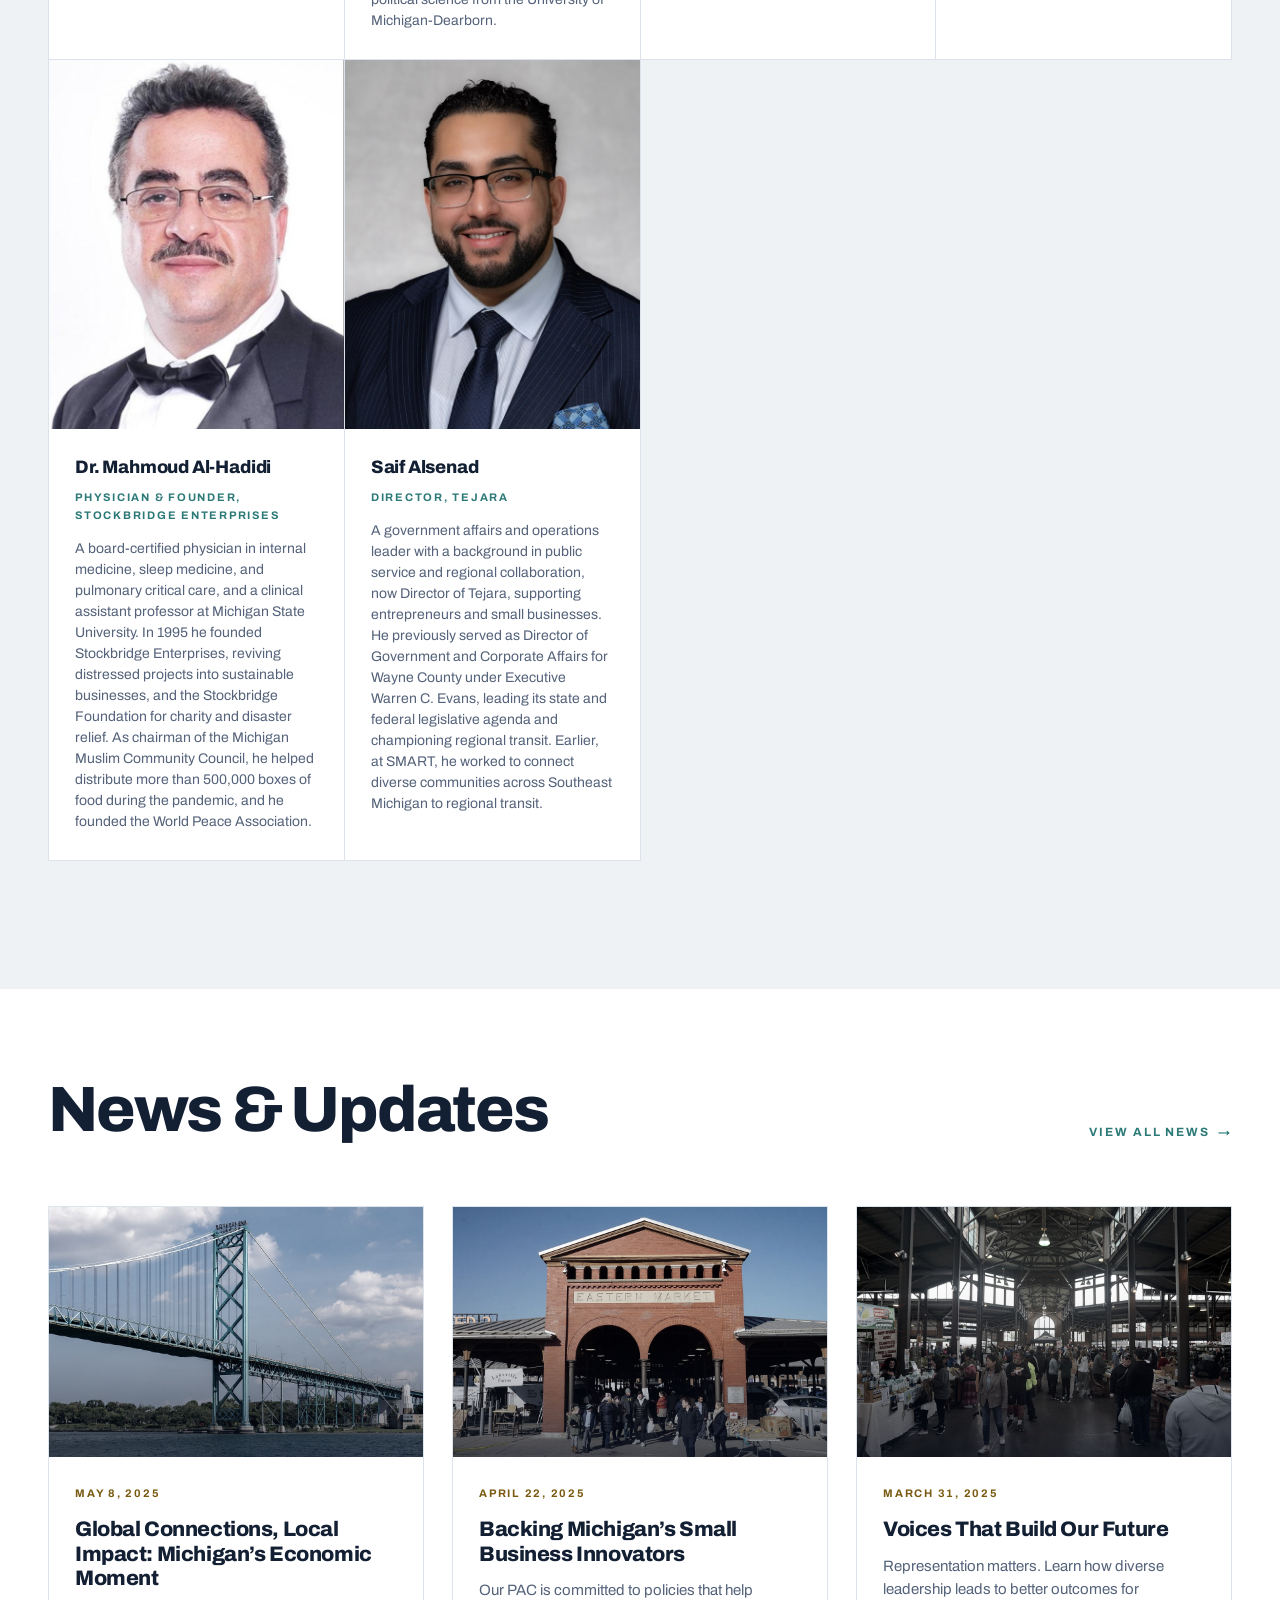
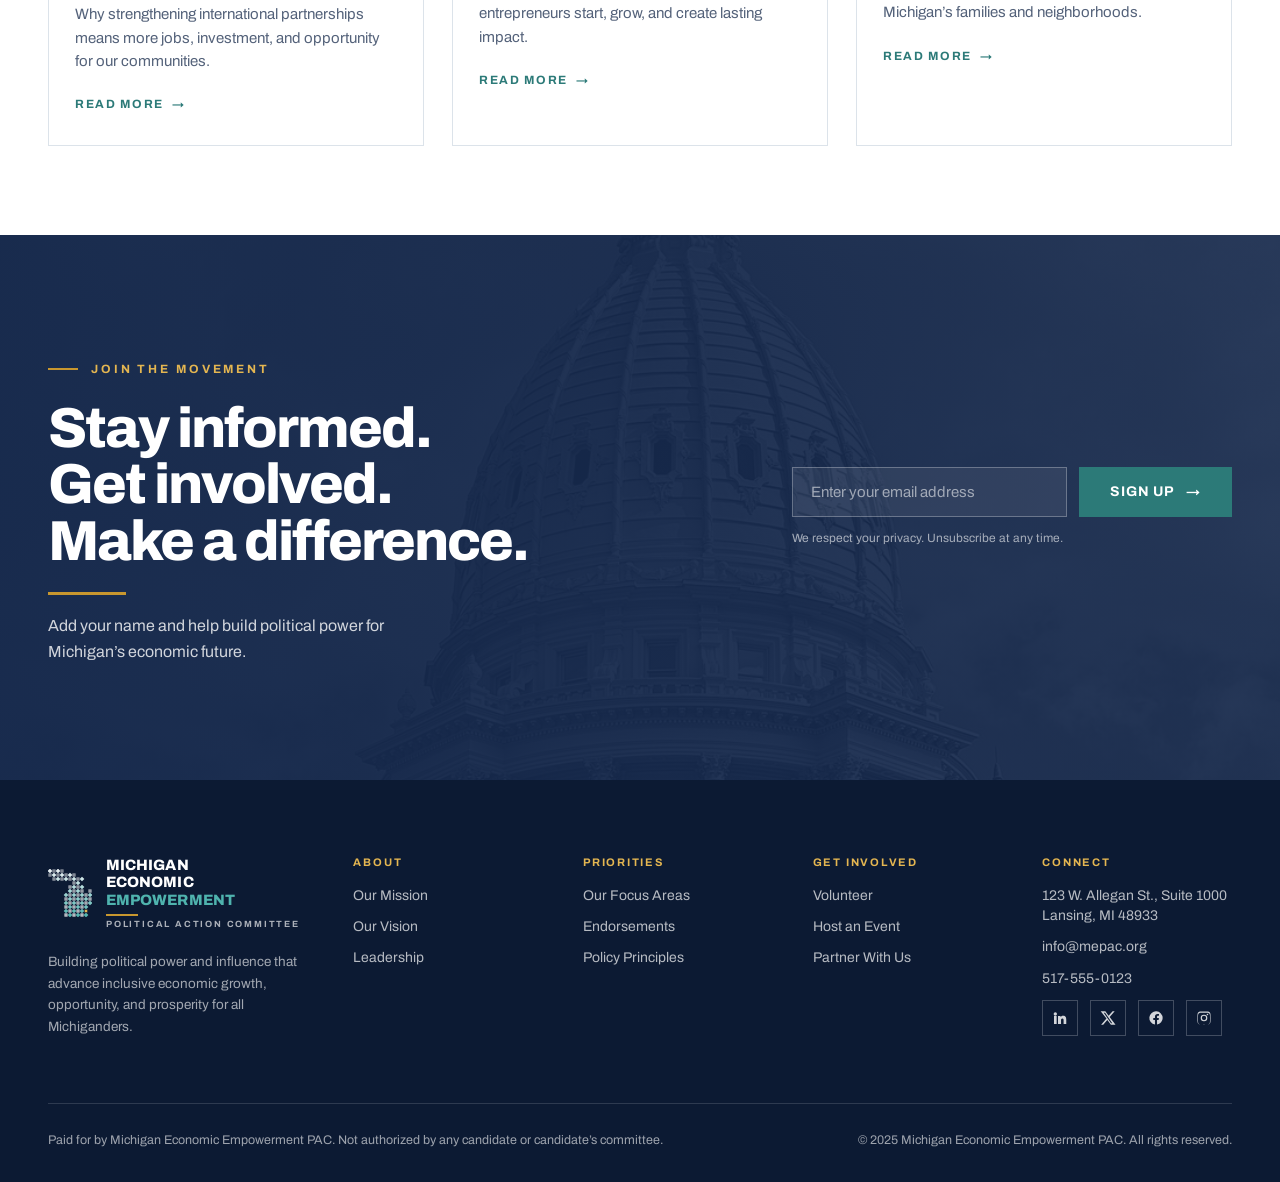
==== commit 75536fbe: "Expand board to ten members Add Nasser Beydoun (Chairman, Arab American Civil Rights League), Ghadir" ====
--- a/index.html
+++ b/index.html
@@ -260,8 +260,8 @@
 
   /* ===================== LEADERSHIP ===================== */
   .people{ padding:var(--pad-y) 0; background:var(--mist); }
-  .people-grid{ display:grid; grid-template-columns:repeat(3,1fr); gap:1px; background:var(--line); border:1px solid var(--line); }
-  .person{ background:var(--white); display:flex; flex-direction:column; }
+  .people-grid{ display:grid; grid-template-columns:repeat(4,1fr); border-top:1px solid var(--line); border-left:1px solid var(--line); }
+  .person{ background:var(--white); display:flex; flex-direction:column; border-right:1px solid var(--line); border-bottom:1px solid var(--line); }
   .person__portrait{ aspect-ratio:4/5; position:relative; background:linear-gradient(150deg,var(--navy),var(--navy-2)); overflow:hidden; display:flex; align-items:center; justify-content:center; }
   .person__portrait::before{ content:""; position:absolute; inset:0; background-image:radial-gradient(rgba(255,255,255,.13) 1.3px, transparent 1.5px); background-size:18px 18px;
     -webkit-mask-image:radial-gradient(70% 70% at 50% 40%, #000, transparent 78%); mask-image:radial-gradient(70% 70% at 50% 40%, #000, transparent 78%); }
@@ -597,6 +597,10 @@
       <article class="person reveal d3"><div class="person__portrait"><img class="person__img" src="assets/img/board/sayed.jpg" alt="Ali Sayed" loading="lazy" width="620" height="775" /></div><div class="person__body"><div class="person__name">Ali Sayed</div><div class="person__role" data-i18n="role.r4">Founder &amp; CEO, HYPE Athletics Community</div><p class="person__bio" data-i18n="person.b4">Founder of HYPE Athletics Community, a nonprofit serving more than 52,000 youth and families each year through athletics, education, and wellness. Since 2001 he has grown it into one of Michigan&rsquo;s most impactful community organizations, spanning over 290,000 square feet of space.</p></div></article>
       <article class="person reveal"><div class="person__portrait"><img class="person__img" src="assets/img/board/ghaith.jpg" alt="Mohamed Ghaith" loading="lazy" width="620" height="775" /></div><div class="person__body"><div class="person__name">Mohamed Ghaith</div><div class="person__role" data-i18n="role.r5">Managing Partner, Oak Law</div><p class="person__bio" data-i18n="person.b5">Managing Partner of Oak Law in Royal Oak, focused on regulatory compliance, contract strategy, and operational growth in highly regulated industries. Born and raised in Dearborn, he works closely with clients navigating complex regulatory agencies and brings that experience to building strong local business relationships across Michigan&rsquo;s economic community.</p></div></article>
       <article class="person reveal d1"><div class="person__portrait"><img class="person__img" src="assets/img/board/farrah.jpg" alt="Barb Farrah" loading="lazy" width="620" height="775" /></div><div class="person__body"><div class="person__name">Barb Farrah</div><div class="person__role" data-i18n="role.r6">President, Governmental Consultant Services, Inc.</div><p class="person__bio" data-i18n="person.b6">President of Governmental Consultant Services, Inc. (GCSI), one of Michigan&rsquo;s most established bipartisan lobbying firms. She served six years in the Michigan House of Representatives, chairing the House Regulatory Reform Committee, and was previously President of the Southgate City Council. Before entering government relations, she spent a decade with Wayne County focused on infrastructure and transit, and holds a bachelor&rsquo;s degree in political science from the University of Michigan-Dearborn.</p></div></article>
+      <article class="person reveal d2"><div class="person__portrait"><img class="person__img" src="assets/img/board/beydoun.jpg" alt="Nasser Beydoun" loading="lazy" width="620" height="775" /></div><div class="person__body"><div class="person__name">Nasser Beydoun</div><div class="person__role" data-i18n="role.r7">Chairman, Arab American Civil Rights League</div><p class="person__bio" data-i18n="person.b7">A civil rights advocate and entrepreneur with more than two decades advancing economic development and social justice across Metro Detroit. He chairs the Arab American Civil Rights League, which protects civil liberties and combats discrimination, and has served on the boards of New Detroit and the Detroit Economic Growth Corporation. A small business founder, he ran for the U.S. Senate in 2024.</p></div></article>
+      <article class="person reveal d3"><div class="person__portrait"><img class="person__img" src="assets/img/board/elhawli.jpg" alt="Ghadir Elhawli" loading="lazy" width="620" height="775" /></div><div class="person__body"><div class="person__name">Ghadir Elhawli</div><div class="person__role" data-i18n="role.r8">Policy Coordinator, Michigan Economic Empowerment PAC</div><p class="person__bio" data-i18n="person.b8">Policy Coordinator for the Michigan Economic Empowerment PAC and a public health advocate focused on connecting people with resources, representation, and opportunity. A Wayne State University graduate in public health, she developed bilingual English and Arabic health materials at ACCESS and counseled patients as a pharmacy technician. Fluent in English and Arabic, she brings a culturally responsive approach to grassroots outreach and communications.</p></div></article>
+      <article class="person reveal"><div class="person__portrait"><img class="person__img" src="assets/img/board/alhadidi.jpg" alt="Dr. Mahmoud Al-Hadidi" loading="lazy" width="620" height="775" /></div><div class="person__body"><div class="person__name">Dr. Mahmoud Al-Hadidi</div><div class="person__role" data-i18n="role.r9">Physician &amp; Founder, Stockbridge Enterprises</div><p class="person__bio" data-i18n="person.b9">A board-certified physician in internal medicine, sleep medicine, and pulmonary critical care, and a clinical assistant professor at Michigan State University. In 1995 he founded Stockbridge Enterprises, reviving distressed projects into sustainable businesses, and the Stockbridge Foundation for charity and disaster relief. As chairman of the Michigan Muslim Community Council, he helped distribute more than 500,000 boxes of food during the pandemic, and he founded the World Peace Association.</p></div></article>
+      <article class="person reveal d1"><div class="person__portrait"><img class="person__img" src="assets/img/board/alsenad.jpg" alt="Saif Alsenad" loading="lazy" width="620" height="775" /></div><div class="person__body"><div class="person__name">Saif Alsenad</div><div class="person__role" data-i18n="role.r10">Director, Tejara</div><p class="person__bio" data-i18n="person.b10">A government affairs and operations leader with a background in public service and regional collaboration, now Director of Tejara, supporting entrepreneurs and small businesses. He previously served as Director of Government and Corporate Affairs for Wayne County under Executive Warren C. Evans, leading its state and federal legislative agenda and championing regional transit. Earlier, at SMART, he worked to connect diverse communities across Southeast Michigan to regional transit.</p></div></article>
     </div>
   </div>
 </section>
@@ -856,8 +860,8 @@
       "case.p3.d":"Desde Detroit hasta Grand Rapids, invertimos en los vecindarios y las pequeñas empresas que impulsan el estado.",
       "case.p4.d":"Cuando las personas que construyen nuestra economía ayudan a dar forma a sus políticas, todos salimos ganando.",
       "leadership.eyebrow":"Liderazgo","leadership.h2":"Las personas responsables de cada dólar.","leadership.p":"Una coalición de líderes empresariales, cívicos y comunitarios de todo Michigan, responsables del funcionamiento del comité y de cada dólar que gasta.",
-      "role.r1":"Fundador y director ejecutivo, Omnex Accounting & Tax Services","role.r2":"Director ejecutivo, Tejara","role.r3":"Socio principal, Dagher Law, PLLC","role.r4":"Fundador y director ejecutivo, HYPE Athletics Community","role.r5":"Socio director, Oak Law","role.r6":"Presidenta, Governmental Consultant Services, Inc.",
-      "person.b1":"Empresario y líder cívico con más de 35 años guiando a empresas de Michigan a través de sistemas financieros complejos. Fundó Tejara para apoyar a nuevos emprendedores estadounidenses y recientemente encabezó una delegación comercial de Michigan a la región MENA, abriendo nuevas alianzas para el estado.","person.b2":"Designado por la gobernadora Gretchen Whitmer para la Comisión de Desarrollo de la Fuerza Laboral de Michigan. Dirige Tejara, una incubadora para negocios de propietarios inmigrantes, y antes trabajó en el Departamento de Estado de Michigan. Tiene títulos de Wayne State y certificados de Michigan State y Harvard Business School.","person.b3":"Socio principal de Dagher Law, PLLC en Dearborn, con más de 30 años ejerciendo el derecho comercial. Nacido en Sierra Leona de padres libaneses, construyó una carrera que abarca bienes raíces comerciales, litigios y relaciones comerciales en Oriente Medio y África Occidental. Forma parte de la Junta de Desarrollo Económico del Condado de Wayne, la Junta de Brownfield del Condado de Wayne y la Comisión de Bibliotecas de Dearborn. Su filosofía: &ldquo;tener un lugar en la mesa es absolutamente necesario para garantizar la equidad y la justicia&rdquo;.","person.b4":"Fundador de HYPE Athletics Community, una organización sin fines de lucro que atiende a más de 52,000 jóvenes y familias cada año mediante deporte, educación y bienestar. Desde 2001 la convirtió en una de las organizaciones comunitarias de mayor impacto de Michigan, con más de 290,000 pies cuadrados de espacio.","person.b5":"Socio director de Oak Law en Royal Oak, enfocado en cumplimiento normativo, estrategia contractual y crecimiento operativo en industrias altamente reguladas. Nacido y criado en Dearborn, trabaja de cerca con clientes que enfrentan agencias regulatorias complejas y aporta esa experiencia para fortalecer las relaciones empresariales locales en la comunidad económica de Michigan.","person.b6":"Presidenta de Governmental Consultant Services, Inc. (GCSI), una de las firmas de cabildeo bipartidistas más consolidadas de Michigan. Cumplió seis años en la Cámara de Representantes de Michigan, presidiendo el Comité de Reforma Regulatoria, y anteriormente fue presidenta del Concejo Municipal de Southgate. Antes de dedicarse a las relaciones gubernamentales, trabajó una década en el Condado de Wayne enfocada en infraestructura y transporte, y tiene una licenciatura en ciencias políticas de la Universidad de Michigan-Dearborn.",
+      "role.r1":"Fundador y director ejecutivo, Omnex Accounting & Tax Services","role.r2":"Director ejecutivo, Tejara","role.r3":"Socio principal, Dagher Law, PLLC","role.r4":"Fundador y director ejecutivo, HYPE Athletics Community","role.r5":"Socio director, Oak Law","role.r6":"Presidenta, Governmental Consultant Services, Inc.","role.r7":"Presidente, Liga de Derechos Civiles Árabe-Estadounidense","role.r8":"Coordinadora de Políticas, Michigan Economic Empowerment PAC","role.r9":"Médico y fundador, Stockbridge Enterprises","role.r10":"Director, Tejara",
+      "person.b1":"Empresario y líder cívico con más de 35 años guiando a empresas de Michigan a través de sistemas financieros complejos. Fundó Tejara para apoyar a nuevos emprendedores estadounidenses y recientemente encabezó una delegación comercial de Michigan a la región MENA, abriendo nuevas alianzas para el estado.","person.b2":"Designado por la gobernadora Gretchen Whitmer para la Comisión de Desarrollo de la Fuerza Laboral de Michigan. Dirige Tejara, una incubadora para negocios de propietarios inmigrantes, y antes trabajó en el Departamento de Estado de Michigan. Tiene títulos de Wayne State y certificados de Michigan State y Harvard Business School.","person.b3":"Socio principal de Dagher Law, PLLC en Dearborn, con más de 30 años ejerciendo el derecho comercial. Nacido en Sierra Leona de padres libaneses, construyó una carrera que abarca bienes raíces comerciales, litigios y relaciones comerciales en Oriente Medio y África Occidental. Forma parte de la Junta de Desarrollo Económico del Condado de Wayne, la Junta de Brownfield del Condado de Wayne y la Comisión de Bibliotecas de Dearborn. Su filosofía: &ldquo;tener un lugar en la mesa es absolutamente necesario para garantizar la equidad y la justicia&rdquo;.","person.b4":"Fundador de HYPE Athletics Community, una organización sin fines de lucro que atiende a más de 52,000 jóvenes y familias cada año mediante deporte, educación y bienestar. Desde 2001 la convirtió en una de las organizaciones comunitarias de mayor impacto de Michigan, con más de 290,000 pies cuadrados de espacio.","person.b5":"Socio director de Oak Law en Royal Oak, enfocado en cumplimiento normativo, estrategia contractual y crecimiento operativo en industrias altamente reguladas. Nacido y criado en Dearborn, trabaja de cerca con clientes que enfrentan agencias regulatorias complejas y aporta esa experiencia para fortalecer las relaciones empresariales locales en la comunidad económica de Michigan.","person.b6":"Presidenta de Governmental Consultant Services, Inc. (GCSI), una de las firmas de cabildeo bipartidistas más consolidadas de Michigan. Cumplió seis años en la Cámara de Representantes de Michigan, presidiendo el Comité de Reforma Regulatoria, y anteriormente fue presidenta del Concejo Municipal de Southgate. Antes de dedicarse a las relaciones gubernamentales, trabajó una década en el Condado de Wayne enfocada en infraestructura y transporte, y tiene una licenciatura en ciencias políticas de la Universidad de Michigan-Dearborn.","person.b7":"Defensor de los derechos civiles y empresario con más de dos décadas impulsando el desarrollo económico y la justicia social en el área metropolitana de Detroit. Preside la Liga de Derechos Civiles Árabe-Estadounidense, que protege las libertades civiles y combate la discriminación, y ha formado parte de las juntas de New Detroit y la Detroit Economic Growth Corporation. Fundador de pequeñas empresas, se postuló al Senado de EE. UU. en 2024.","person.b8":"Coordinadora de Políticas del Michigan Economic Empowerment PAC y defensora de la salud pública, dedicada a conectar a las personas con recursos, representación y oportunidades. Graduada en salud pública por la Universidad Wayne State, desarrolló materiales de salud bilingües en inglés y árabe en ACCESS y asesoró a pacientes como técnica de farmacia. Bilingüe en inglés y árabe, aporta un enfoque culturalmente receptivo a la organización comunitaria y las comunicaciones.","person.b9":"Médico certificado en medicina interna, medicina del sueño y cuidados críticos pulmonares, y profesor clínico auxiliar en la Universidad Estatal de Michigan. En 1995 fundó Stockbridge Enterprises, que revive proyectos en dificultades y los transforma en negocios sostenibles, y la Fundación Stockbridge, dedicada a la caridad y el auxilio en desastres. Como presidente del Michigan Muslim Community Council, ayudó a distribuir más de 500,000 cajas de alimentos durante la pandemia, y fundó la World Peace Association.","person.b10":"Líder en asuntos gubernamentales y operaciones con experiencia en el servicio público y la colaboración regional, actualmente Director de Tejara, apoyando a emprendedores y pequeñas empresas. Anteriormente fue Director de Asuntos Gubernamentales y Corporativos del Condado de Wayne bajo el Ejecutivo Warren C. Evans, dirigiendo su agenda legislativa estatal y federal e impulsando la expansión del transporte regional. Antes, en SMART, trabajó para conectar a comunidades diversas del sureste de Michigan con el transporte regional.",
       "news.h2":"Noticias y Novedades","news.viewall":"Ver todas las noticias","news.read":"Leer más",
       "n1.title":"Conexiones globales, impacto local: el momento económico de Michigan","n1.dek":"Por qué fortalecer las alianzas internacionales significa más empleos, inversión y oportunidades para nuestras comunidades.","n1.date":"8 de mayo de 2025",
       "n2.title":"Apoyando a los innovadores de las pequeñas empresas de Michigan","n2.dek":"Nuestro PAC está comprometido con políticas que ayudan a los emprendedores a iniciar, crecer y generar un impacto duradero.","n2.date":"22 de abril de 2025",
@@ -897,8 +901,8 @@
     "case.p3.d":"من ديترويت إلى غراند رابيدز، نستثمر في الأحياء والأعمال الصغيرة التي تُشغّل الولاية.",
     "case.p4.d":"حين يساعد صنّاع اقتصادنا في رسم سياساته، يستفيد الجميع.",
     "leadership.eyebrow":"القيادة","leadership.h2":"الأشخاص المسؤولون عن كل دولار.","leadership.p":"تحالفٌ من قادة الأعمال والمجتمع المدني من أنحاء ميشيغان، مسؤولون عن إدارة اللجنة وعن كل دولار تُنفقه.",
-    "role.r1":"المؤسس والرئيس التنفيذي، Omnex Accounting & Tax Services","role.r2":"الرئيس التنفيذي، Tejara","role.r3":"شريك رئيسي، Dagher Law, PLLC","role.r4":"المؤسس والرئيس التنفيذي، HYPE Athletics Community","role.r5":"الشريك الإداري، Oak Law","role.r6":"الرئيسة، Governmental Consultant Services, Inc.",
-    "person.b1":"رائد أعمال وقائد مدني يتمتع بأكثر من ٣٥ عامًا في إرشاد شركات ميشيغان عبر الأنظمة المالية المعقّدة. أسّس «تجارة» لدعم روّاد الأعمال الأمريكيين الجدد، وقاد مؤخرًا وفدًا تجاريًا من ميشيغان إلى منطقة الشرق الأوسط وشمال إفريقيا، فاتحًا شراكات جديدة للولاية.","person.b2":"عيّنته الحاكمة غريتشن ويتمر في لجنة تطوير القوى العاملة بولاية ميشيغان. يقود «تجارة»، وهي حاضنة لأعمالٍ يملكها مهاجرون، وعمل سابقًا في وزارة خارجية ولاية ميشيغان. يحمل شهادات من جامعة واين ستيت وشهادات من جامعة ولاية ميشيغان وكلية هارفارد للأعمال.","person.b3":"شريك رئيسي في Dagher Law, PLLC في ديربورن، وله أكثر من ٣٠ عامًا في ممارسة القانون التجاري. وُلِد في سيراليون لأبوين لبنانيين، وبنى مسيرة مهنية شملت العقارات التجارية والتقاضي والعلاقات التجارية في الشرق الأوسط وغرب أفريقيا. يعمل ضمن مجلس التنمية الاقتصادية لمقاطعة وين، ومجلس Brownfield لمقاطعة وين، ولجنة مكتبات ديربورن. وفلسفته: «الحصول على مقعد على الطاولة ضروري تمامًا لضمان الإنصاف والعدالة».","person.b4":"مؤسس HYPE Athletics Community، وهي منظمة غير ربحية تخدم أكثر من ٥٢٬٠٠٠ شاب وأسرة سنويًا عبر الرياضة والتعليم والعافية. منذ عام ٢٠٠١ نمّاها لتصبح من أكثر المنظمات المجتمعية تأثيرًا في ميشيغان، وتمتد على أكثر من ٢٩٠٬٠٠٠ قدم مربعة.","person.b5":"الشريك الإداري في Oak Law في رويال أوك، ويركّز على الامتثال التنظيمي واستراتيجية العقود والنمو التشغيلي في الصناعات شديدة التنظيم. وُلِد ونشأ في ديربورن، ويعمل عن كثب مع العملاء في التعامل مع الجهات التنظيمية المعقّدة، ويوظّف تلك الخبرة لبناء علاقات تجارية محلية قوية عبر المجتمع الاقتصادي في ميشيغان.","person.b6":"رئيسة شركة Governmental Consultant Services, Inc. (GCSI)، إحدى أعرق شركات الضغط السياسي الثنائية الحزبية في ميشيغان. عملت ست سنوات في مجلس نواب ولاية ميشيغان، وترأست لجنة الإصلاح التنظيمي، وشغلت سابقًا منصب رئيسة مجلس مدينة ساوثغيت. وقبل عملها في العلاقات الحكومية، أمضت عقدًا من الزمن في مقاطعة وين مركّزةً على البنية التحتية والنقل، وتحمل درجة البكالوريوس في العلوم السياسية من جامعة ميشيغان-ديربورن.",
+    "role.r1":"المؤسس والرئيس التنفيذي، Omnex Accounting & Tax Services","role.r2":"الرئيس التنفيذي، Tejara","role.r3":"شريك رئيسي، Dagher Law, PLLC","role.r4":"المؤسس والرئيس التنفيذي، HYPE Athletics Community","role.r5":"الشريك الإداري، Oak Law","role.r6":"الرئيسة، Governmental Consultant Services, Inc.","role.r7":"رئيس، رابطة الحقوق المدنية العربية الأمريكية","role.r8":"منسّقة السياسات، Michigan Economic Empowerment PAC","role.r9":"طبيب ومؤسس، Stockbridge Enterprises","role.r10":"مدير، Tejara",
+    "person.b1":"رائد أعمال وقائد مدني يتمتع بأكثر من ٣٥ عامًا في إرشاد شركات ميشيغان عبر الأنظمة المالية المعقّدة. أسّس «تجارة» لدعم روّاد الأعمال الأمريكيين الجدد، وقاد مؤخرًا وفدًا تجاريًا من ميشيغان إلى منطقة الشرق الأوسط وشمال إفريقيا، فاتحًا شراكات جديدة للولاية.","person.b2":"عيّنته الحاكمة غريتشن ويتمر في لجنة تطوير القوى العاملة بولاية ميشيغان. يقود «تجارة»، وهي حاضنة لأعمالٍ يملكها مهاجرون، وعمل سابقًا في وزارة خارجية ولاية ميشيغان. يحمل شهادات من جامعة واين ستيت وشهادات من جامعة ولاية ميشيغان وكلية هارفارد للأعمال.","person.b3":"شريك رئيسي في Dagher Law, PLLC في ديربورن، وله أكثر من ٣٠ عامًا في ممارسة القانون التجاري. وُلِد في سيراليون لأبوين لبنانيين، وبنى مسيرة مهنية شملت العقارات التجارية والتقاضي والعلاقات التجارية في الشرق الأوسط وغرب أفريقيا. يعمل ضمن مجلس التنمية الاقتصادية لمقاطعة وين، ومجلس Brownfield لمقاطعة وين، ولجنة مكتبات ديربورن. وفلسفته: «الحصول على مقعد على الطاولة ضروري تمامًا لضمان الإنصاف والعدالة».","person.b4":"مؤسس HYPE Athletics Community، وهي منظمة غير ربحية تخدم أكثر من ٥٢٬٠٠٠ شاب وأسرة سنويًا عبر الرياضة والتعليم والعافية. منذ عام ٢٠٠١ نمّاها لتصبح من أكثر المنظمات المجتمعية تأثيرًا في ميشيغان، وتمتد على أكثر من ٢٩٠٬٠٠٠ قدم مربعة.","person.b5":"الشريك الإداري في Oak Law في رويال أوك، ويركّز على الامتثال التنظيمي واستراتيجية العقود والنمو التشغيلي في الصناعات شديدة التنظيم. وُلِد ونشأ في ديربورن، ويعمل عن كثب مع العملاء في التعامل مع الجهات التنظيمية المعقّدة، ويوظّف تلك الخبرة لبناء علاقات تجارية محلية قوية عبر المجتمع الاقتصادي في ميشيغان.","person.b6":"رئيسة شركة Governmental Consultant Services, Inc. (GCSI)، إحدى أعرق شركات الضغط السياسي الثنائية الحزبية في ميشيغان. عملت ست سنوات في مجلس نواب ولاية ميشيغان، وترأست لجنة الإصلاح التنظيمي، وشغلت سابقًا منصب رئيسة مجلس مدينة ساوثغيت. وقبل عملها في العلاقات الحكومية، أمضت عقدًا من الزمن في مقاطعة وين مركّزةً على البنية التحتية والنقل، وتحمل درجة البكالوريوس في العلوم السياسية من جامعة ميشيغان-ديربورن.","person.b7":"مدافع عن الحقوق المدنية ورائد أعمال يتمتع بأكثر من عقدين في دفع التنمية الاقتصادية والعدالة الاجتماعية في منطقة ديترويت الكبرى. يرأس رابطة الحقوق المدنية العربية الأمريكية التي تحمي الحريات المدنية وتكافح التمييز، وعمل ضمن مجلسَي New Detroit وDetroit Economic Growth Corporation. وهو مؤسس أعمال صغيرة، وترشّح لمجلس الشيوخ الأمريكي عام ٢٠٢٤.","person.b8":"منسّقة السياسات في Michigan Economic Empowerment PAC ومناصرة للصحة العامة، تكرّس جهدها لربط الناس بالموارد والتمثيل والفرص. وهي خرّيجة صحة عامة من جامعة واين ستيت، طوّرت مواد صحية ثنائية اللغة بالإنجليزية والعربية في ACCESS وقدّمت المشورة للمرضى كفنية صيدلة. تتقن الإنجليزية والعربية، وتقدّم نهجًا مراعيًا للثقافة في التنظيم المجتمعي والتواصل.","person.b9":"طبيب معتمد في الطب الباطني وطب النوم والعناية الحرجة للرئة، وأستاذ سريري مساعد في جامعة ولاية ميشيغان. في عام ١٩٩٥ أسّس Stockbridge Enterprises التي تُحيي المشاريع المتعثرة وتحوّلها إلى أعمال مستدامة، ومؤسسة Stockbridge للأعمال الخيرية والإغاثة. وبصفته رئيسًا لمجلس الجالية المسلمة في ميشيغان، ساعد في توزيع أكثر من ٥٠٠٬٠٠٠ صندوق غذائي خلال الجائحة، وأسّس World Peace Association.","person.b10":"قائد في الشؤون الحكومية والعمليات يتمتع بخبرة في الخدمة العامة والتعاون الإقليمي، ويشغل حاليًا منصب مدير Tejara لدعم روّاد الأعمال والشركات الصغيرة. عمل سابقًا مديرًا للشؤون الحكومية والمؤسسية في مقاطعة وين في عهد الرئيس التنفيذي وارن سي. إيفانز، حيث قاد أجندتها التشريعية على مستوى الولاية والمستوى الفيدرالي ودعم توسيع النقل الإقليمي. وقبل ذلك، عمل في SMART على ربط المجتمعات المتنوعة في جنوب شرق ميشيغان بالنقل الإقليمي.",
     "news.h2":"الأخبار والمستجدات","news.viewall":"كل الأخبار","news.read":"اقرأ المزيد",
     "n1.title":"روابط عالمية، أثر محلي: لحظة ميشيغان الاقتصادية","n1.dek":"لماذا يعني تعزيز الشراكات الدولية مزيدًا من الوظائف والاستثمار والفرص لمجتمعاتنا.",
     "n2.title":"دعم مبتكري الأعمال الصغيرة في ميشيغان","n2.dek":"تلتزم لجنتنا بسياساتٍ تساعد روّاد الأعمال على الانطلاق والنمو وصنع أثرٍ دائم.",
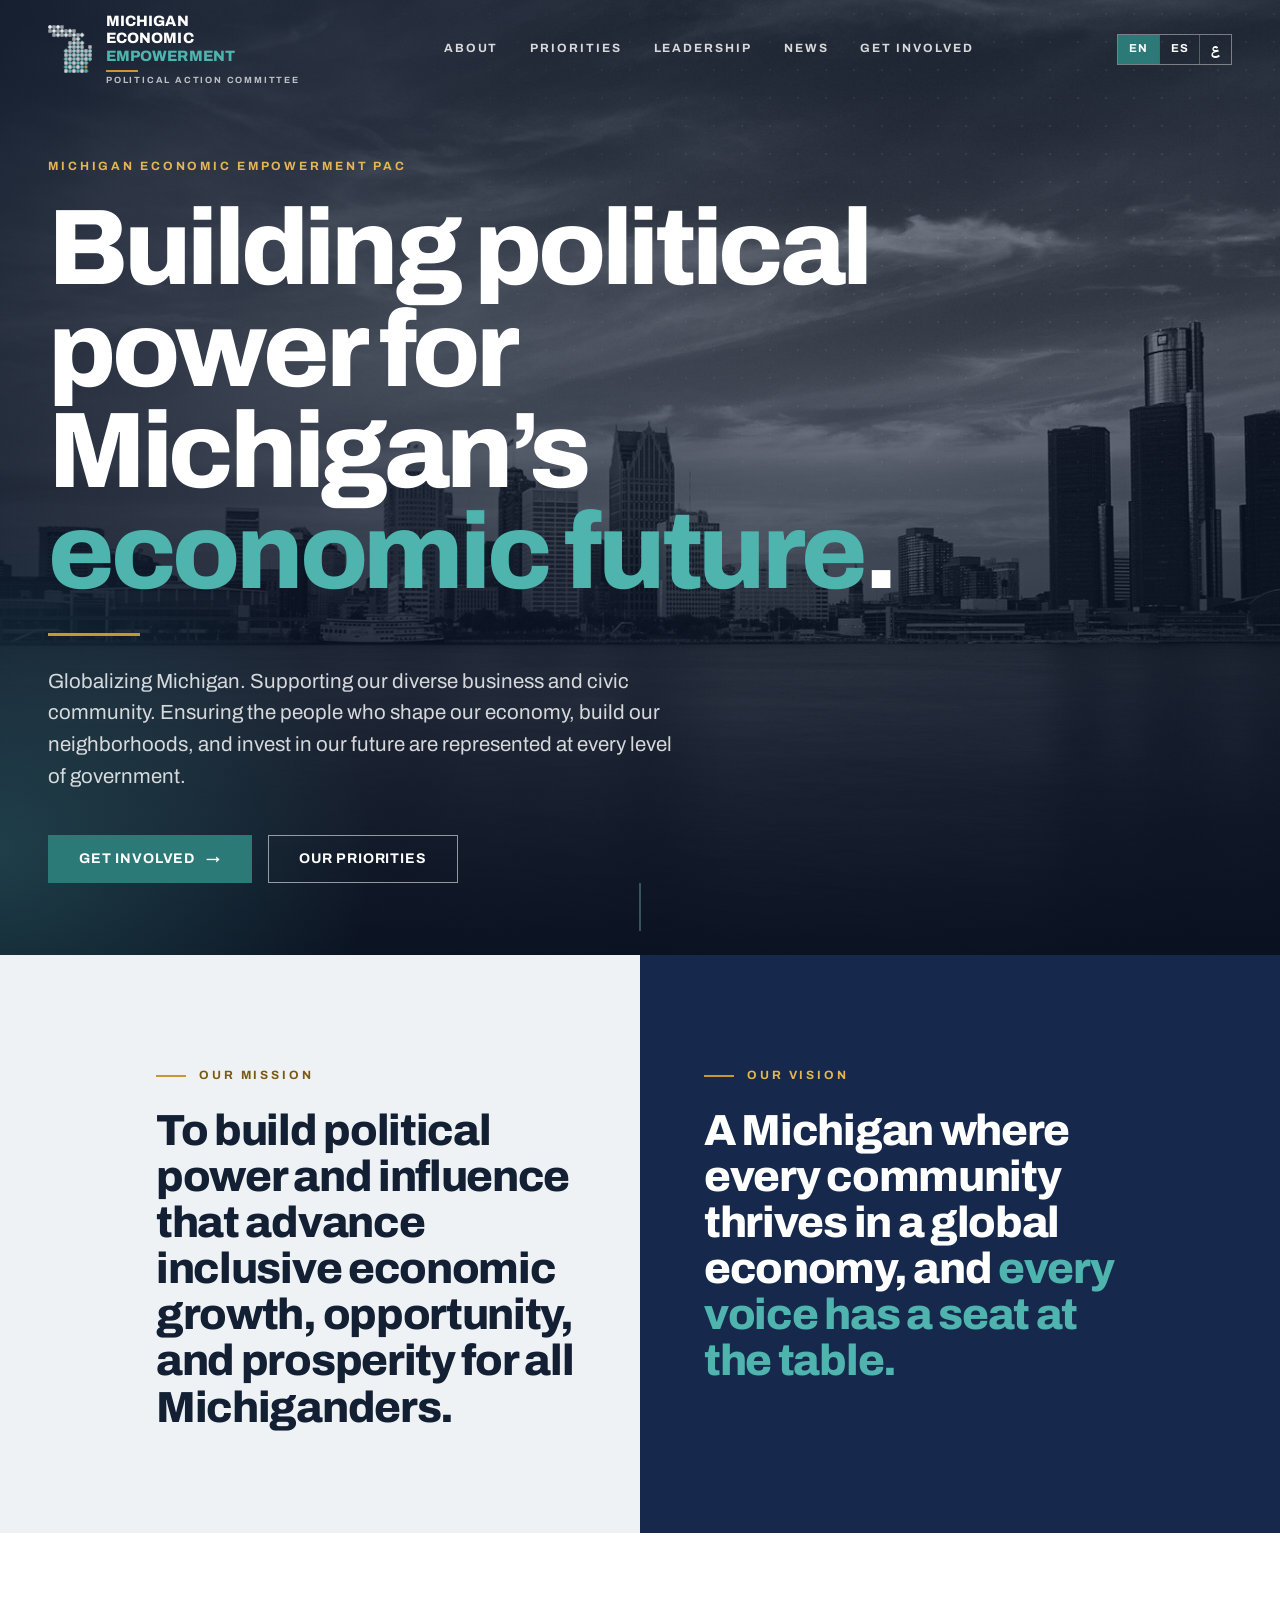
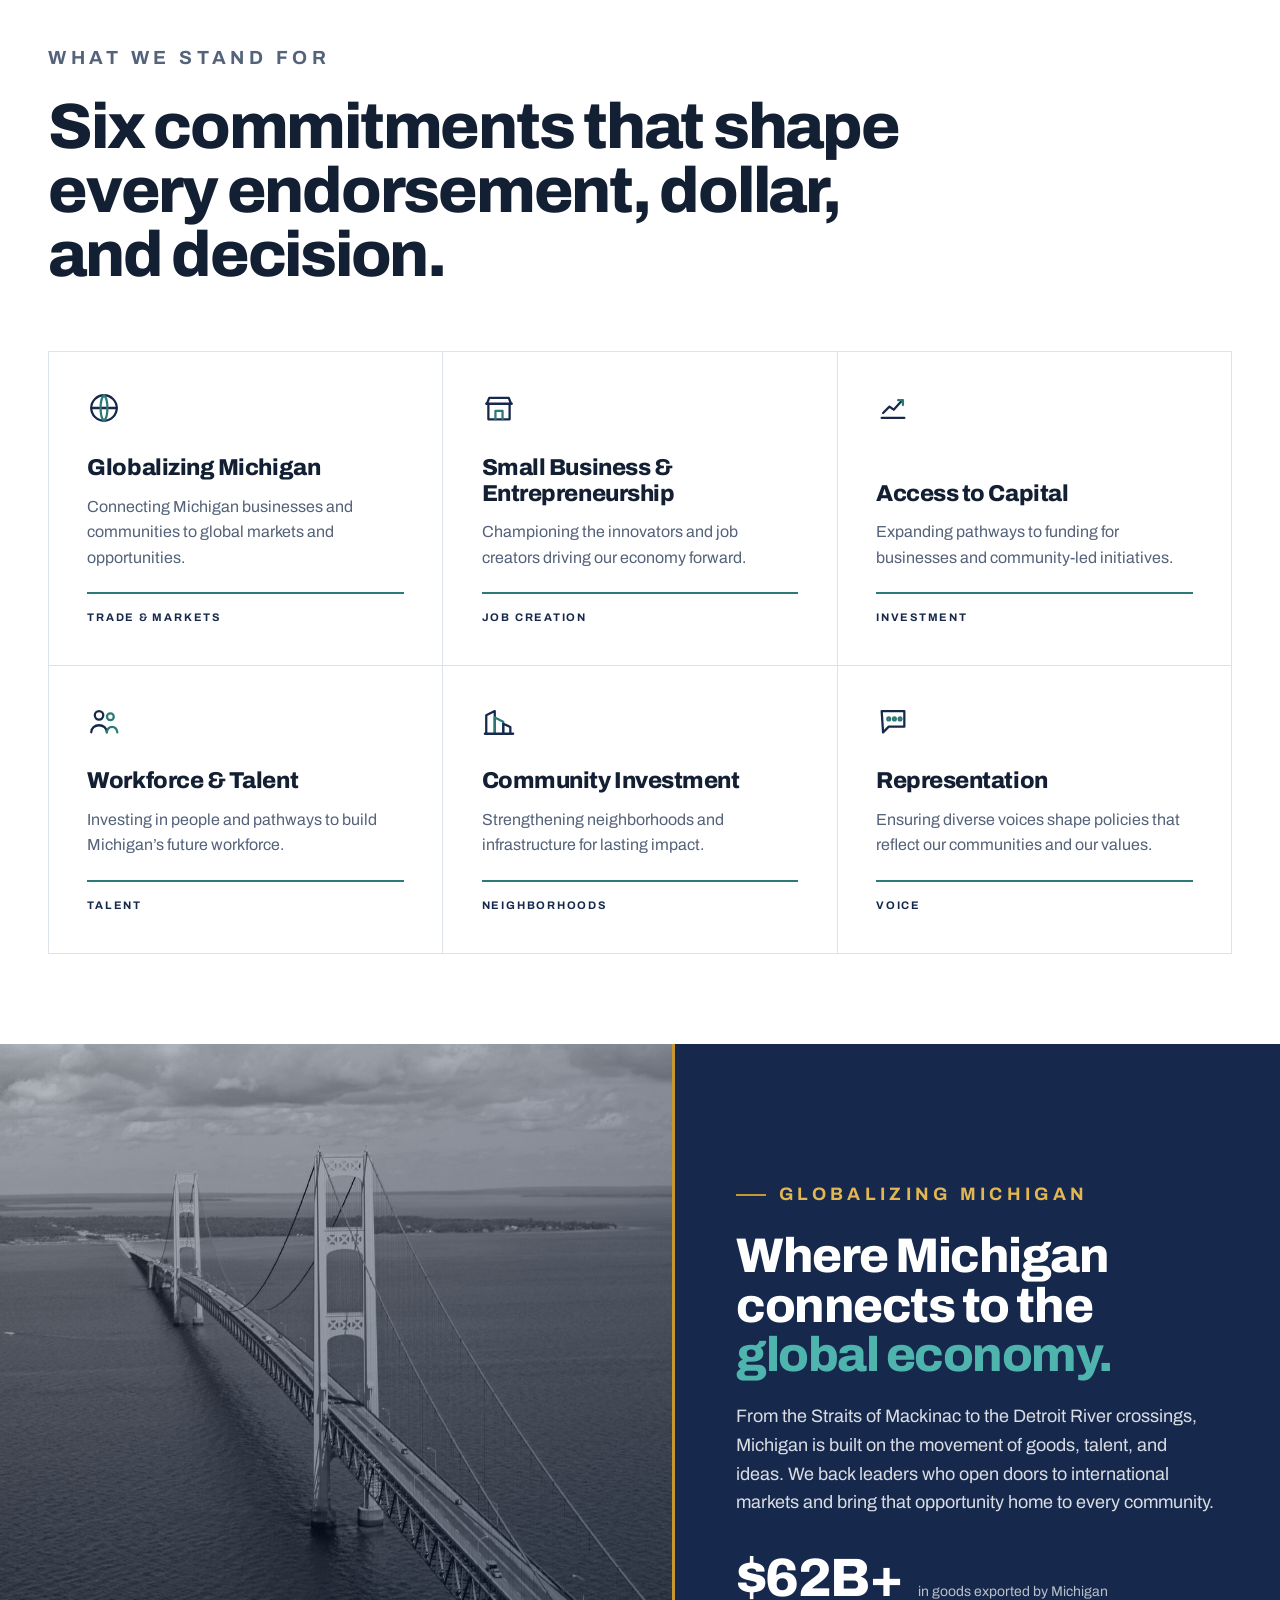
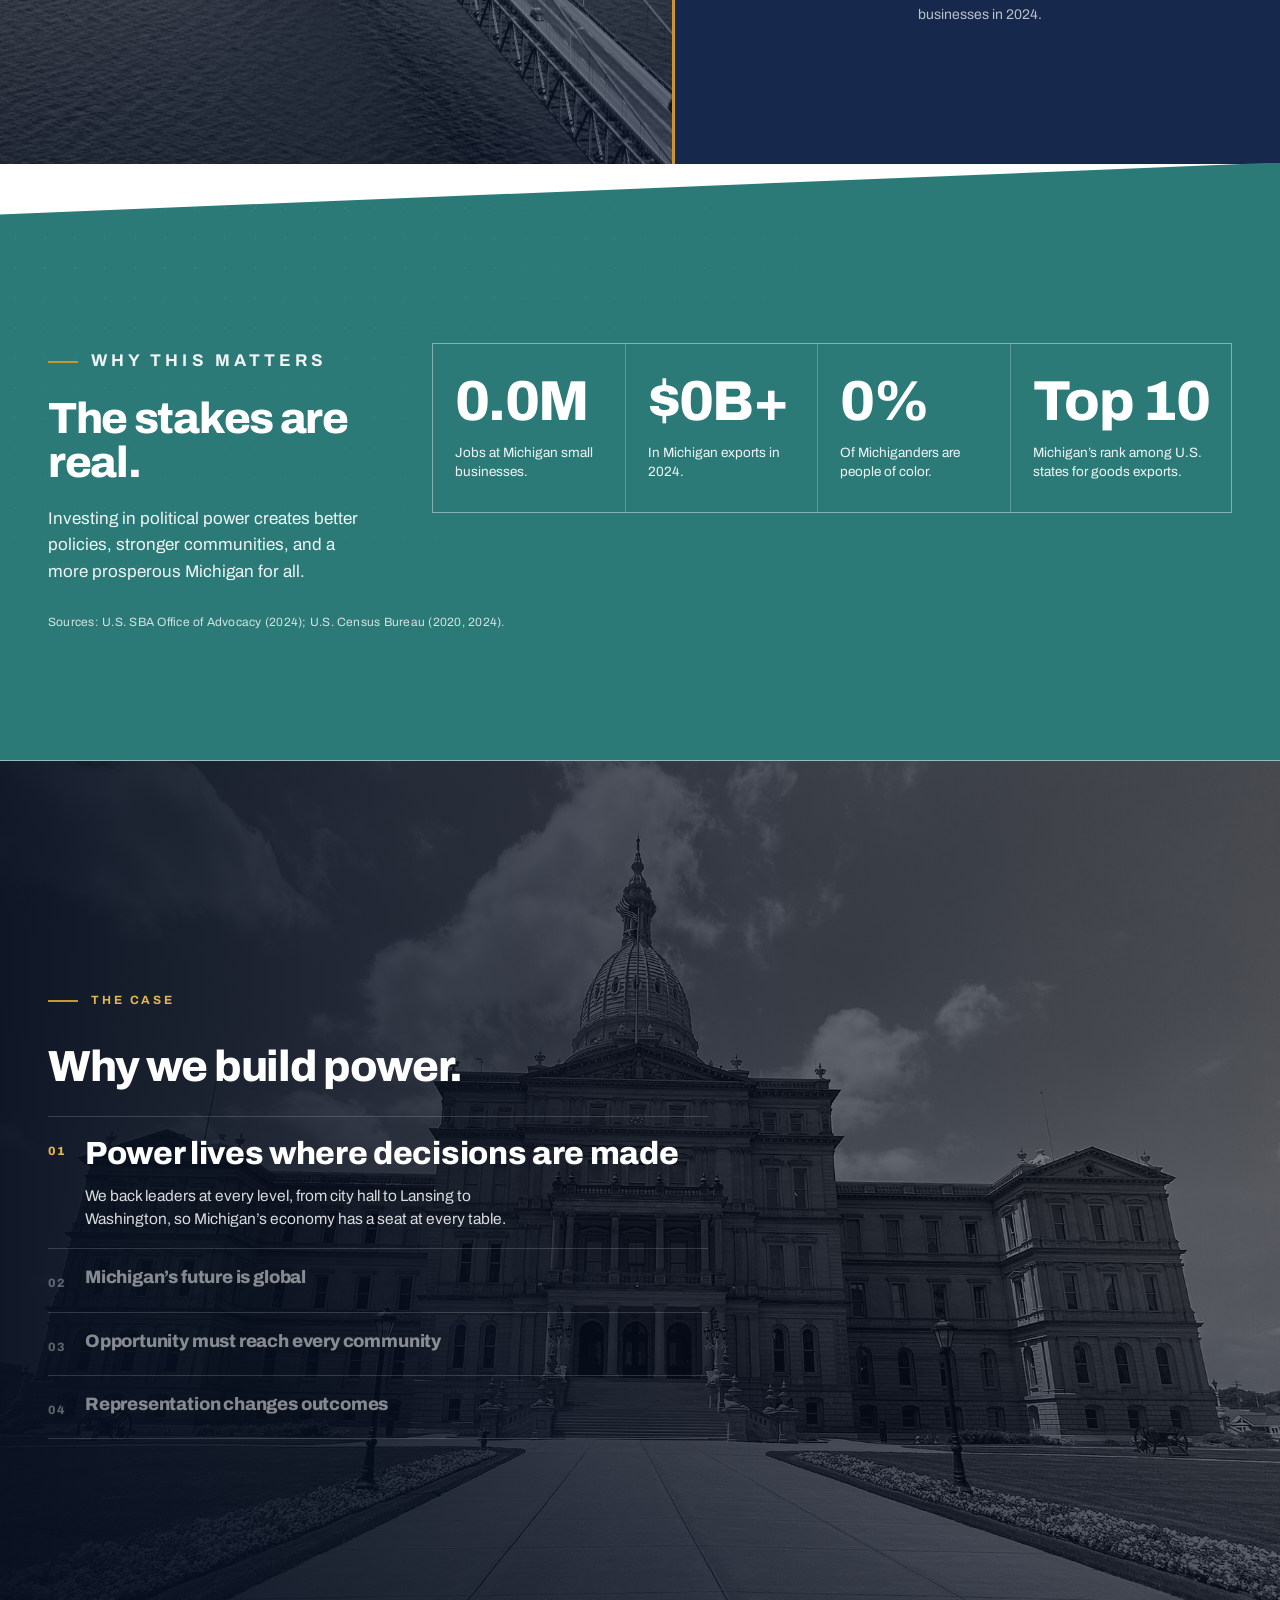
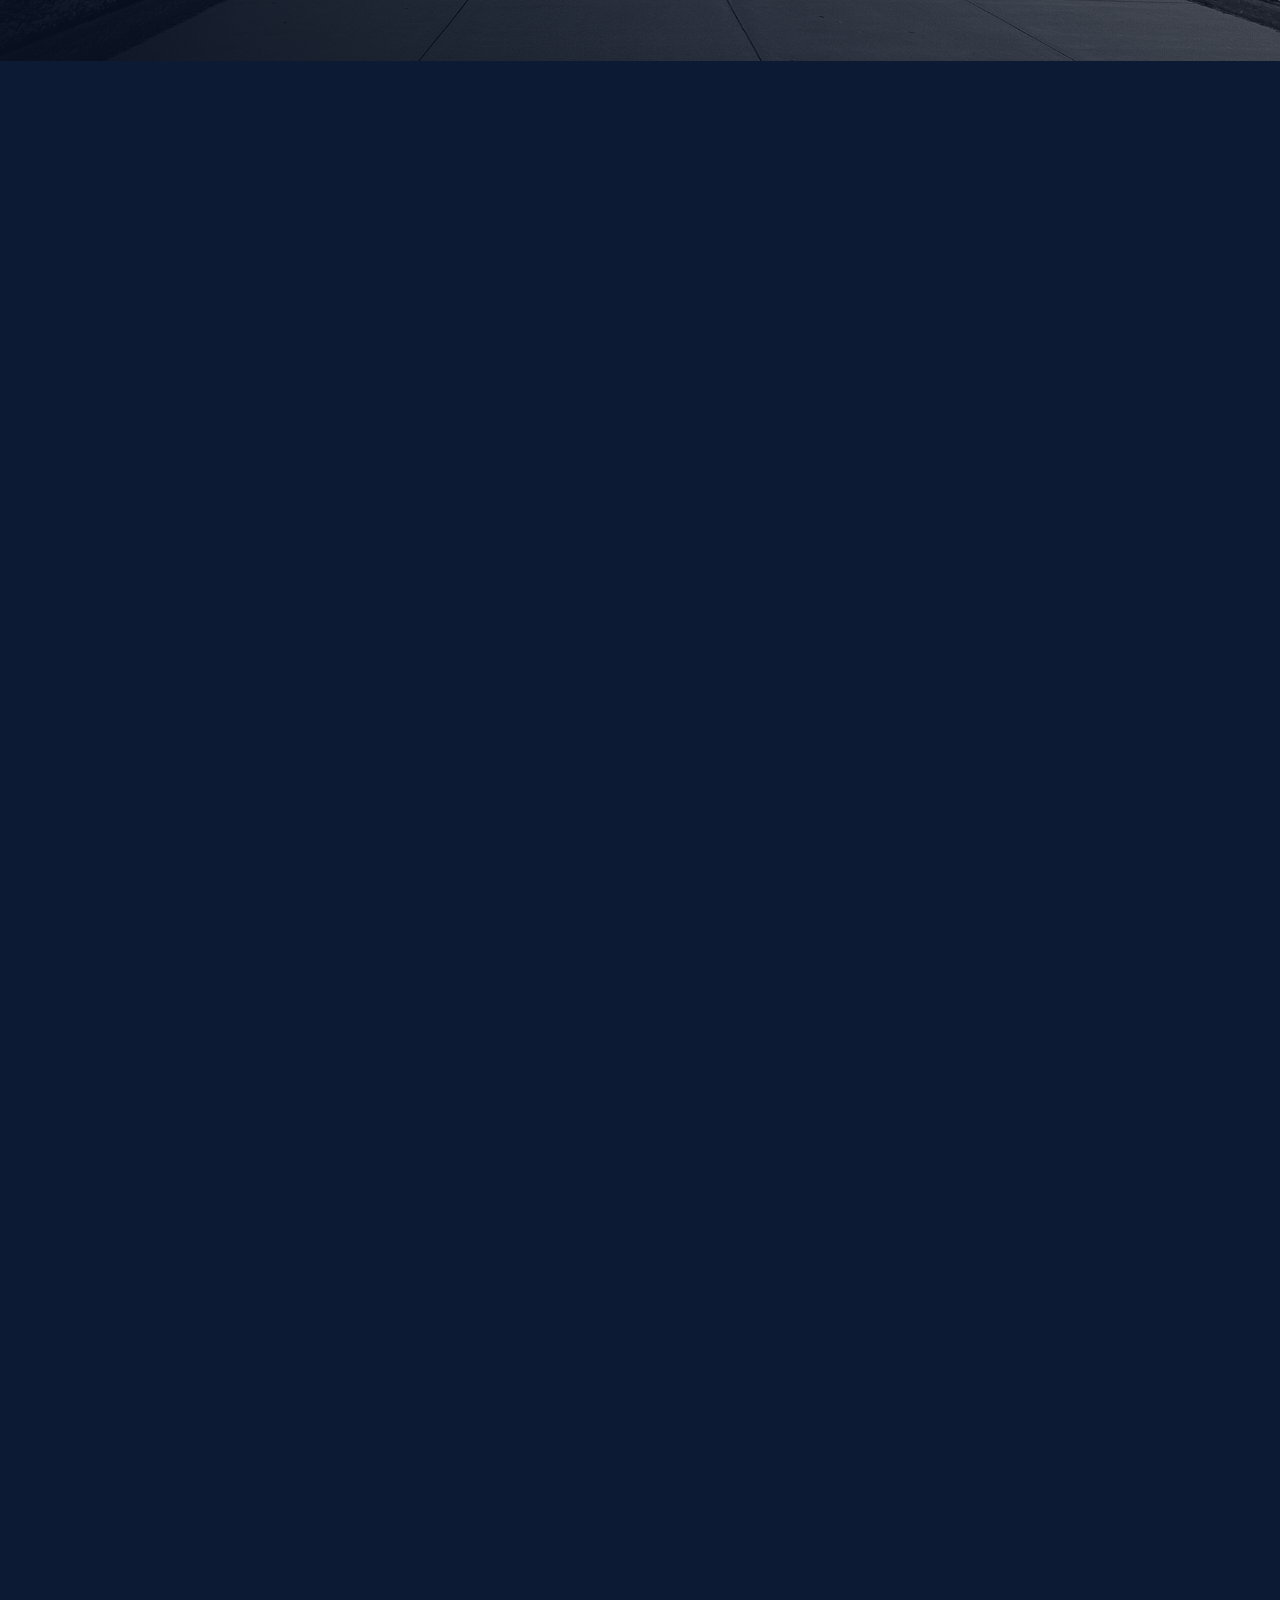
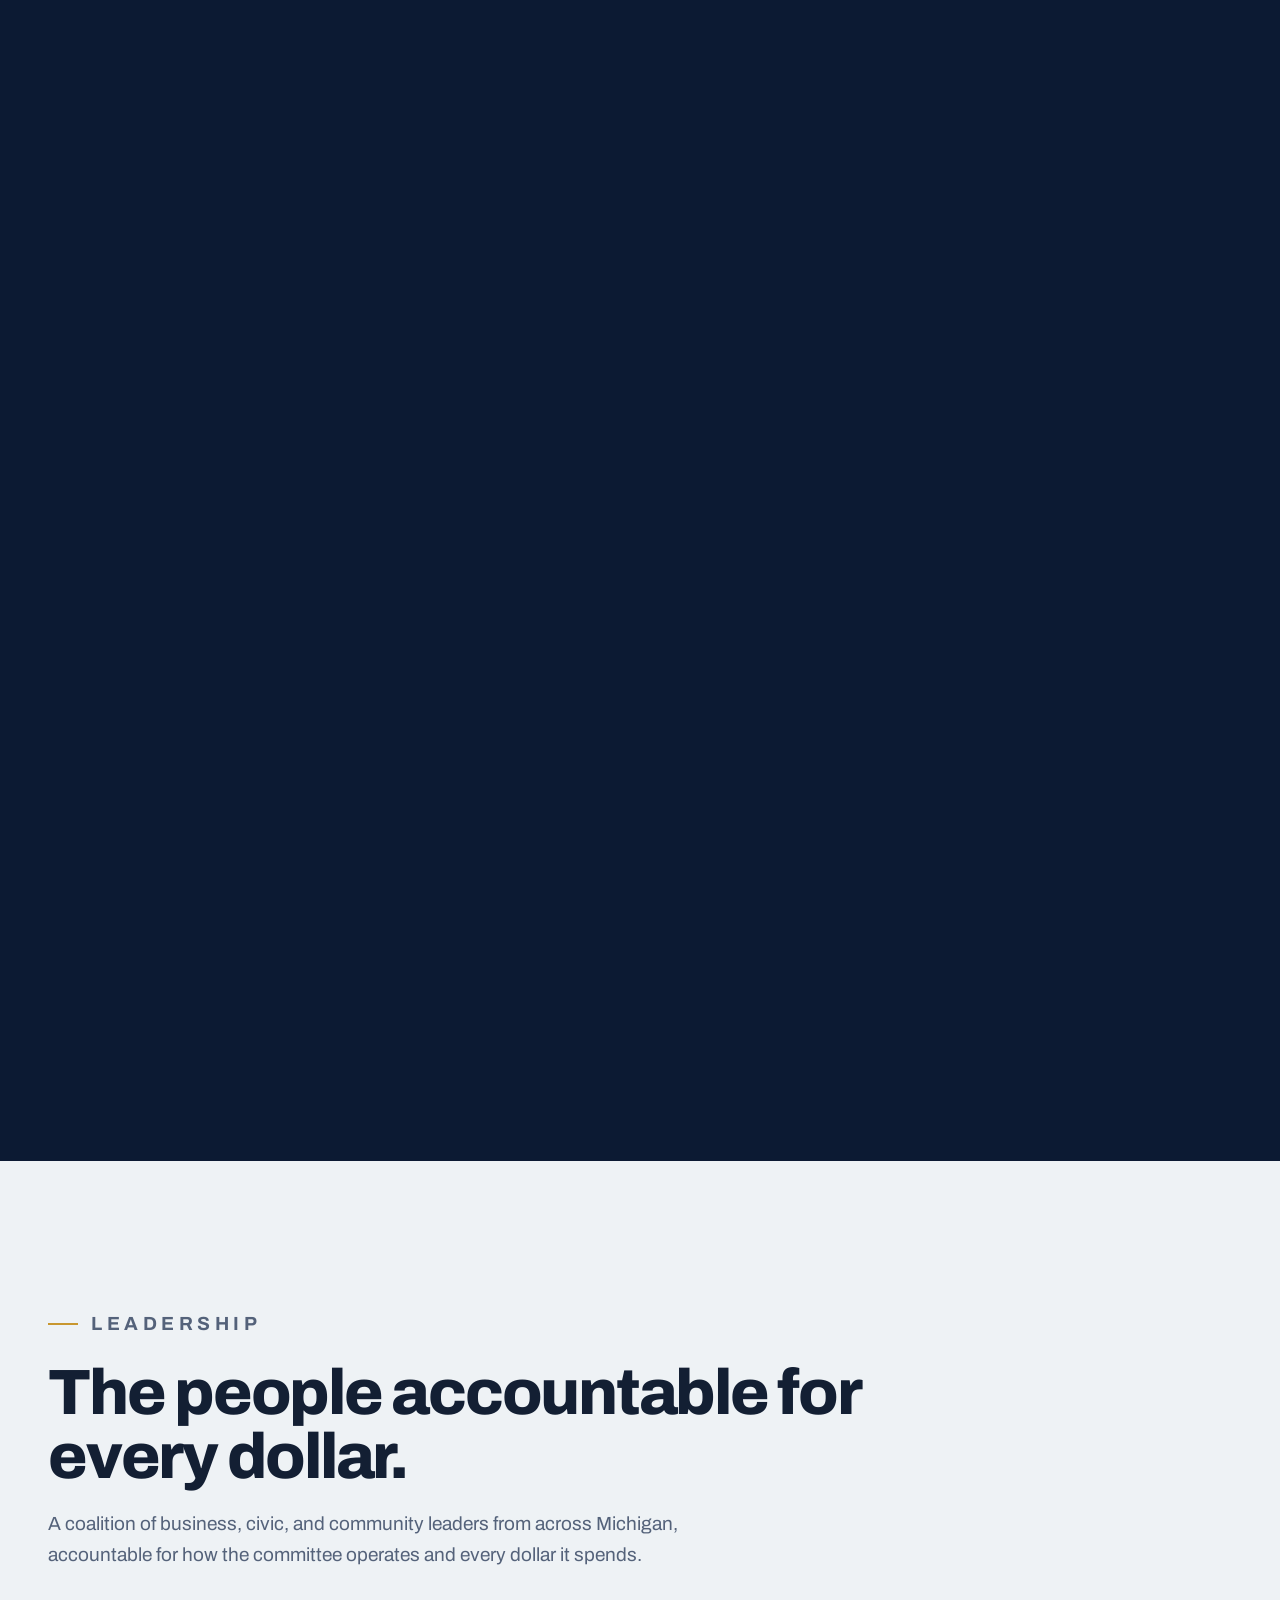
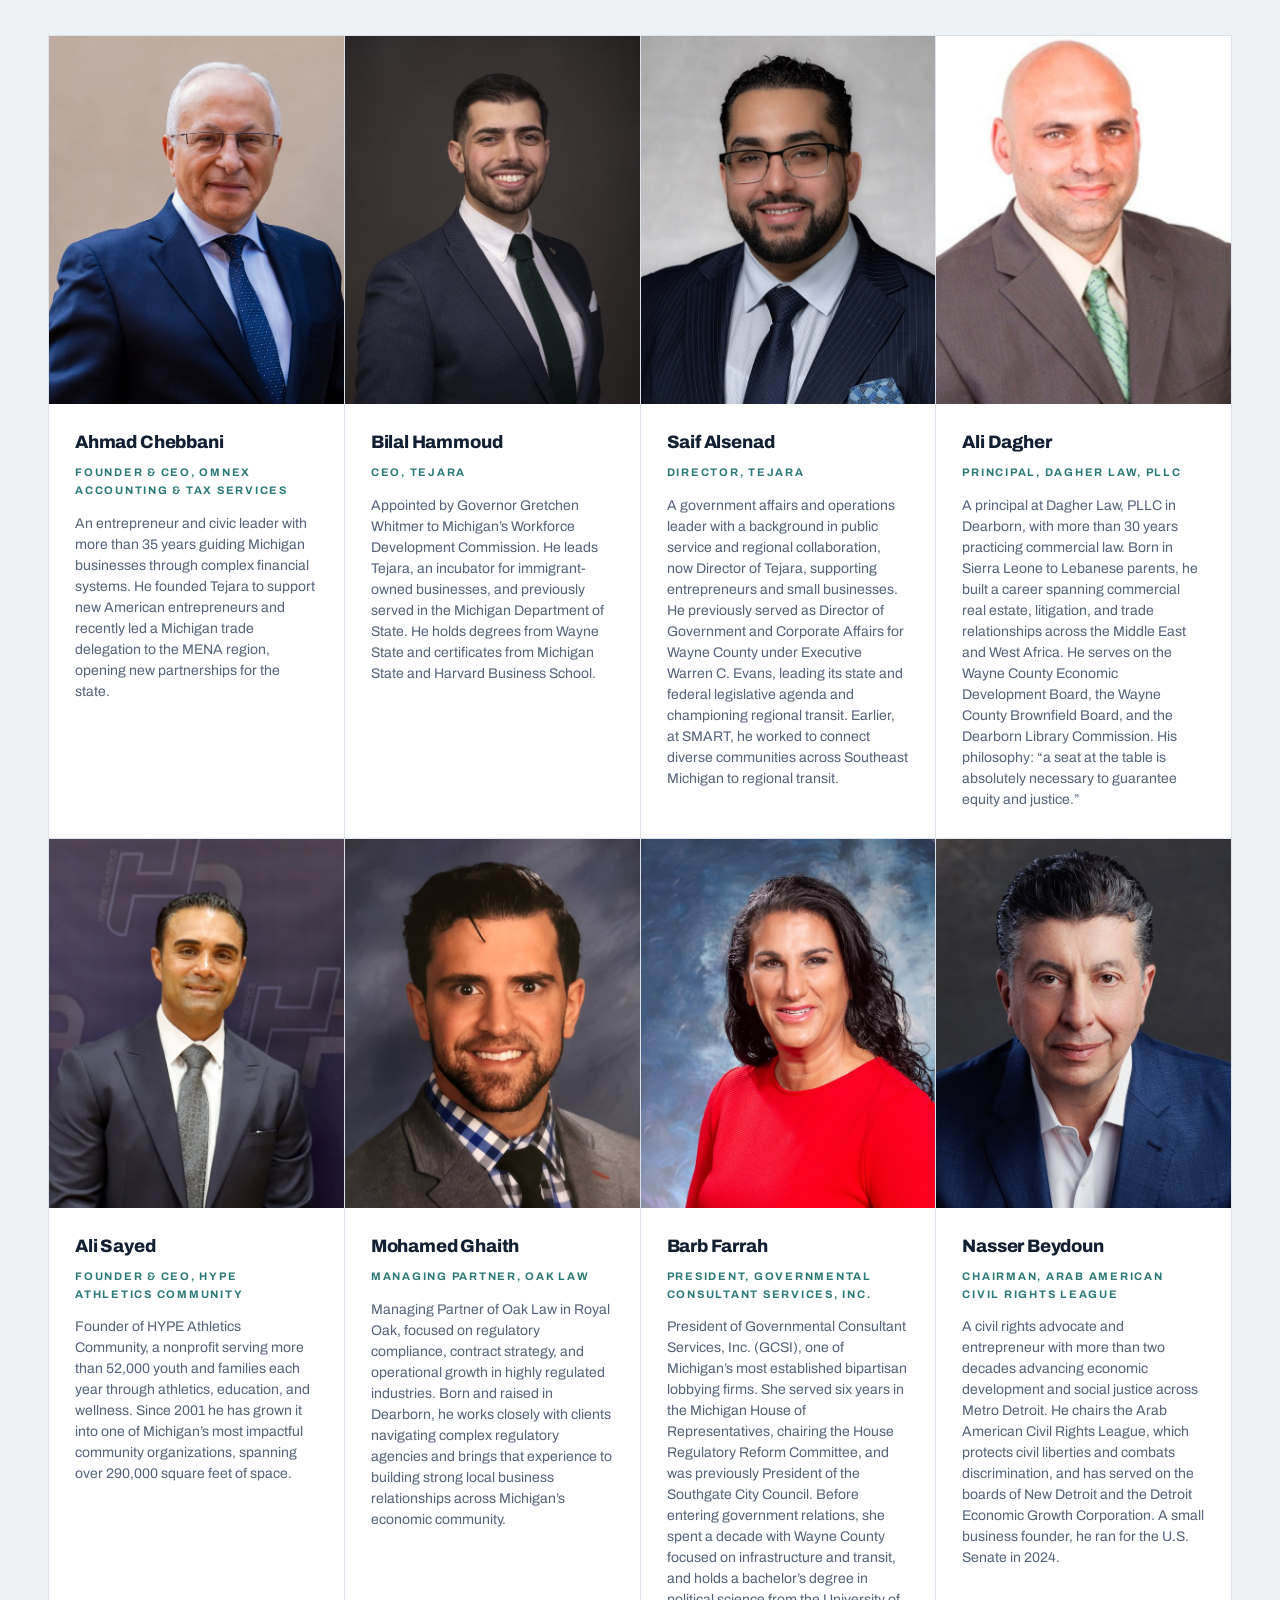
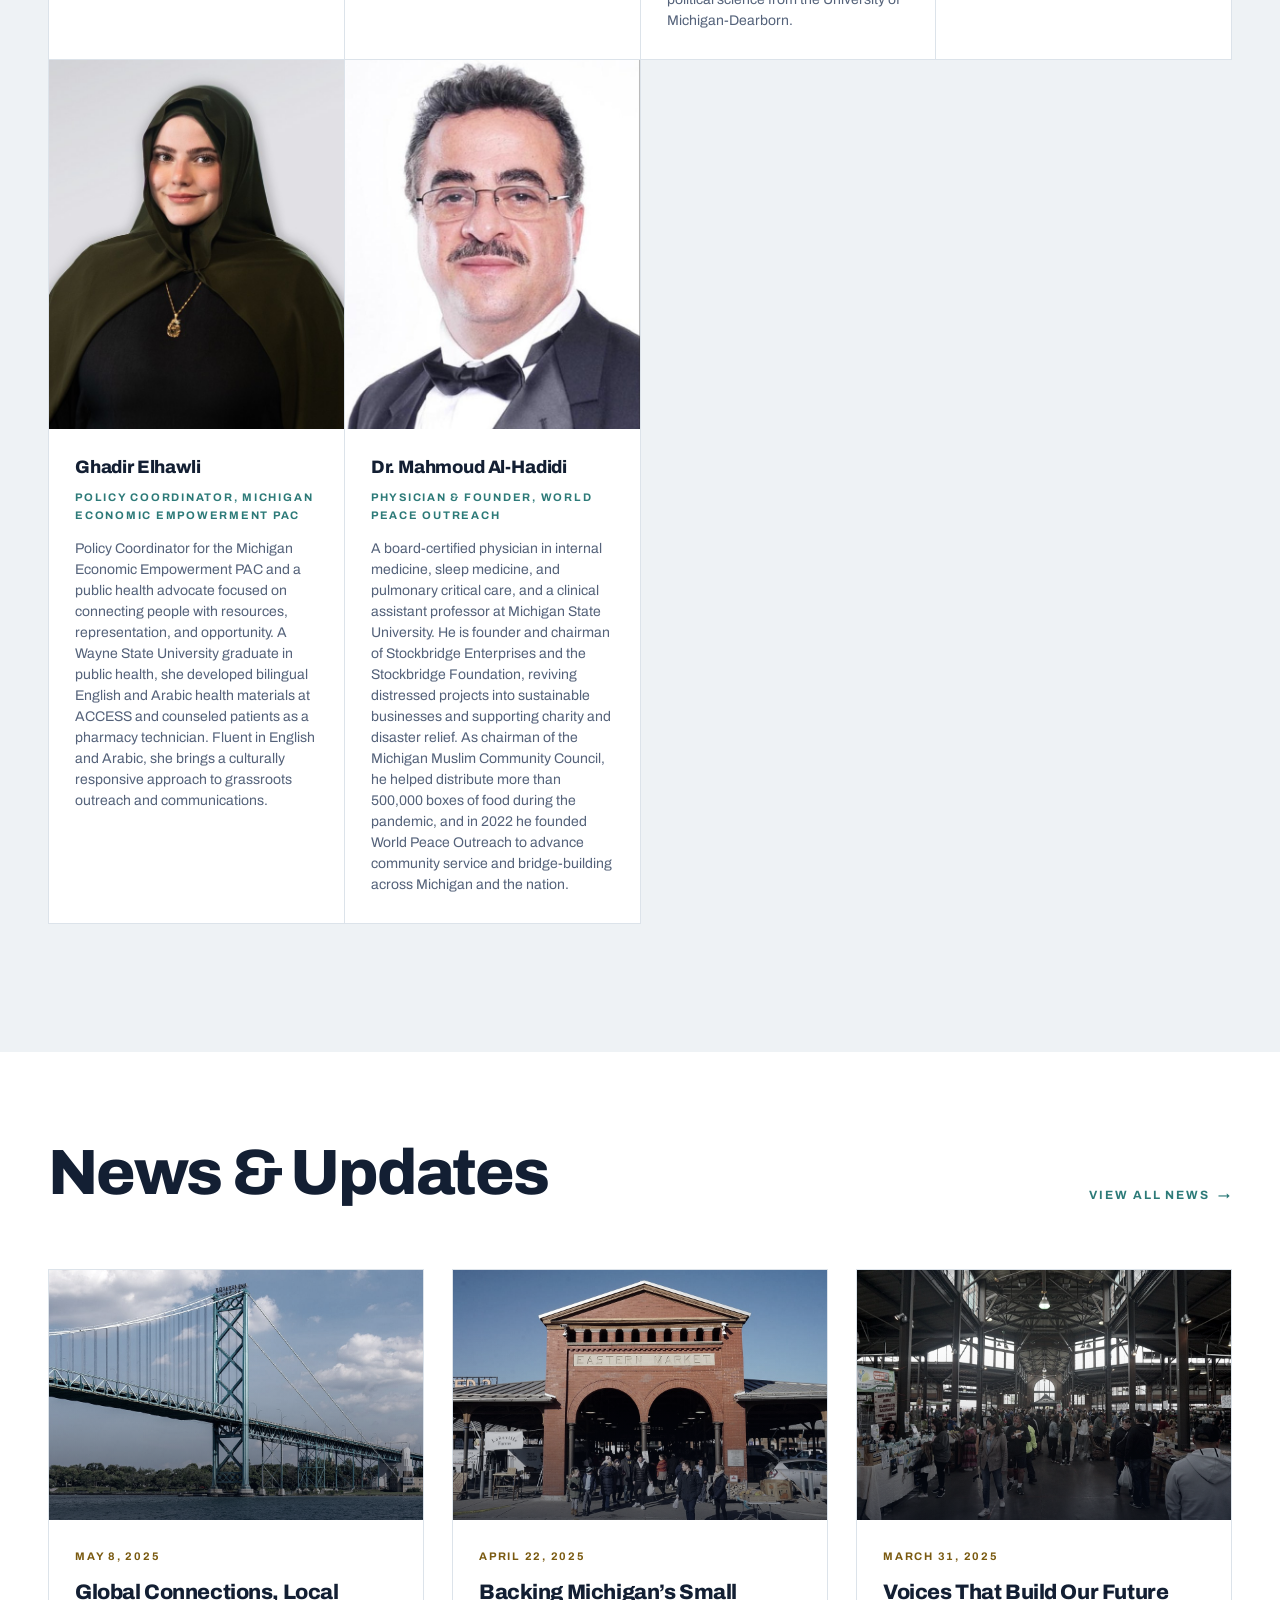
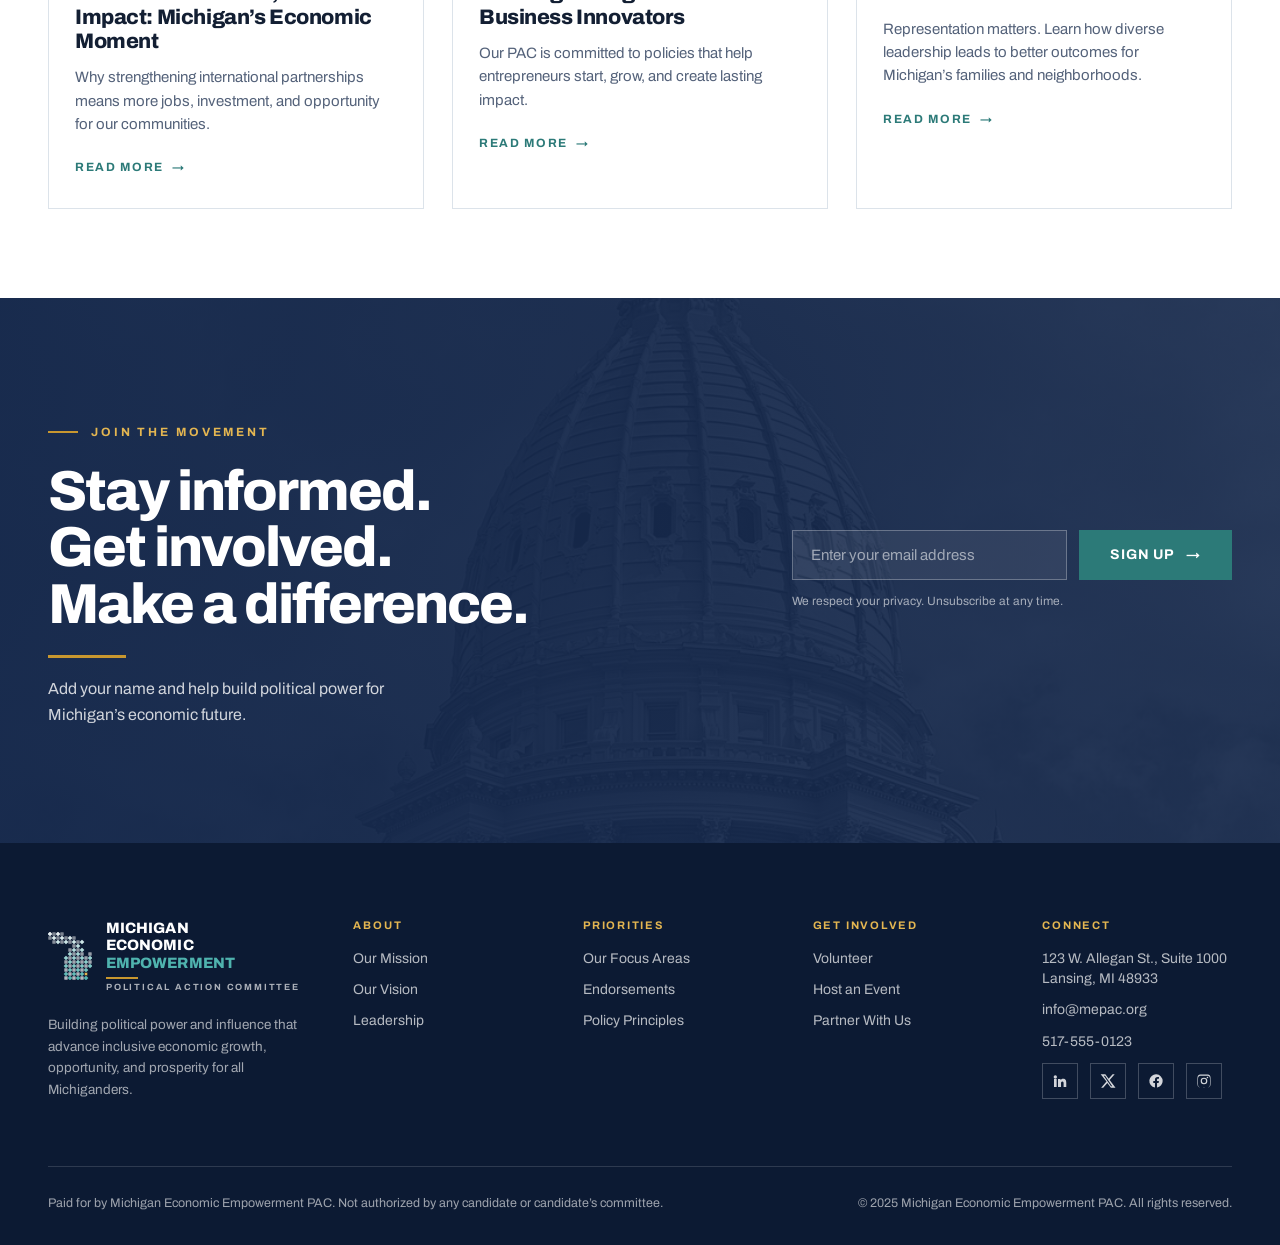
==== commit 967459a8: "Update Dr. Al-Hadidi bio (World Peace Outreach) and move Alsenad to 3rd Per the user: refresh Dr. Ma" ====
--- a/index.html
+++ b/index.html
@@ -593,14 +593,14 @@
     <div class="people-grid">
       <article class="person reveal"><div class="person__portrait"><img class="person__img" src="assets/img/board/chebbani.jpg" alt="Ahmad Chebbani" loading="lazy" width="620" height="775" /></div><div class="person__body"><div class="person__name">Ahmad Chebbani</div><div class="person__role" data-i18n="role.r1">Founder &amp; CEO, Omnex Accounting &amp; Tax Services</div><p class="person__bio" data-i18n="person.b1">An entrepreneur and civic leader with more than 35 years guiding Michigan businesses through complex financial systems. He founded Tejara to support new American entrepreneurs and recently led a Michigan trade delegation to the MENA region, opening new partnerships for the state.</p></div></article>
       <article class="person reveal d1"><div class="person__portrait"><img class="person__img" src="assets/img/board/hammoud.jpg" alt="Bilal Hammoud" loading="lazy" width="620" height="775" /></div><div class="person__body"><div class="person__name">Bilal Hammoud</div><div class="person__role" data-i18n="role.r2">CEO, Tejara</div><p class="person__bio" data-i18n="person.b2">Appointed by Governor Gretchen Whitmer to Michigan&rsquo;s Workforce Development Commission. He leads Tejara, an incubator for immigrant-owned businesses, and previously served in the Michigan Department of State. He holds degrees from Wayne State and certificates from Michigan State and Harvard Business School.</p></div></article>
-      <article class="person reveal d2"><div class="person__portrait"><img class="person__img" src="assets/img/board/dagher.jpg" alt="Ali Dagher" loading="lazy" width="620" height="775" /></div><div class="person__body"><div class="person__name">Ali Dagher</div><div class="person__role" data-i18n="role.r3">Principal, Dagher Law, PLLC</div><p class="person__bio" data-i18n="person.b3">A principal at Dagher Law, PLLC in Dearborn, with more than 30 years practicing commercial law. Born in Sierra Leone to Lebanese parents, he built a career spanning commercial real estate, litigation, and trade relationships across the Middle East and West Africa. He serves on the Wayne County Economic Development Board, the Wayne County Brownfield Board, and the Dearborn Library Commission. His philosophy: &ldquo;a seat at the table is absolutely necessary to guarantee equity and justice.&rdquo;</p></div></article>
+      <article class="person reveal d2"><div class="person__portrait"><img class="person__img" src="assets/img/board/alsenad.jpg" alt="Saif Alsenad" loading="lazy" width="620" height="775" /></div><div class="person__body"><div class="person__name">Saif Alsenad</div><div class="person__role" data-i18n="role.r10">Director, Tejara</div><p class="person__bio" data-i18n="person.b10">A government affairs and operations leader with a background in public service and regional collaboration, now Director of Tejara, supporting entrepreneurs and small businesses. He previously served as Director of Government and Corporate Affairs for Wayne County under Executive Warren C. Evans, leading its state and federal legislative agenda and championing regional transit. Earlier, at SMART, he worked to connect diverse communities across Southeast Michigan to regional transit.</p></div></article>
+      <article class="person reveal d3"><div class="person__portrait"><img class="person__img" src="assets/img/board/dagher.jpg" alt="Ali Dagher" loading="lazy" width="620" height="775" /></div><div class="person__body"><div class="person__name">Ali Dagher</div><div class="person__role" data-i18n="role.r3">Principal, Dagher Law, PLLC</div><p class="person__bio" data-i18n="person.b3">A principal at Dagher Law, PLLC in Dearborn, with more than 30 years practicing commercial law. Born in Sierra Leone to Lebanese parents, he built a career spanning commercial real estate, litigation, and trade relationships across the Middle East and West Africa. He serves on the Wayne County Economic Development Board, the Wayne County Brownfield Board, and the Dearborn Library Commission. His philosophy: &ldquo;a seat at the table is absolutely necessary to guarantee equity and justice.&rdquo;</p></div></article>
       <article class="person reveal d3"><div class="person__portrait"><img class="person__img" src="assets/img/board/sayed.jpg" alt="Ali Sayed" loading="lazy" width="620" height="775" /></div><div class="person__body"><div class="person__name">Ali Sayed</div><div class="person__role" data-i18n="role.r4">Founder &amp; CEO, HYPE Athletics Community</div><p class="person__bio" data-i18n="person.b4">Founder of HYPE Athletics Community, a nonprofit serving more than 52,000 youth and families each year through athletics, education, and wellness. Since 2001 he has grown it into one of Michigan&rsquo;s most impactful community organizations, spanning over 290,000 square feet of space.</p></div></article>
       <article class="person reveal"><div class="person__portrait"><img class="person__img" src="assets/img/board/ghaith.jpg" alt="Mohamed Ghaith" loading="lazy" width="620" height="775" /></div><div class="person__body"><div class="person__name">Mohamed Ghaith</div><div class="person__role" data-i18n="role.r5">Managing Partner, Oak Law</div><p class="person__bio" data-i18n="person.b5">Managing Partner of Oak Law in Royal Oak, focused on regulatory compliance, contract strategy, and operational growth in highly regulated industries. Born and raised in Dearborn, he works closely with clients navigating complex regulatory agencies and brings that experience to building strong local business relationships across Michigan&rsquo;s economic community.</p></div></article>
       <article class="person reveal d1"><div class="person__portrait"><img class="person__img" src="assets/img/board/farrah.jpg" alt="Barb Farrah" loading="lazy" width="620" height="775" /></div><div class="person__body"><div class="person__name">Barb Farrah</div><div class="person__role" data-i18n="role.r6">President, Governmental Consultant Services, Inc.</div><p class="person__bio" data-i18n="person.b6">President of Governmental Consultant Services, Inc. (GCSI), one of Michigan&rsquo;s most established bipartisan lobbying firms. She served six years in the Michigan House of Representatives, chairing the House Regulatory Reform Committee, and was previously President of the Southgate City Council. Before entering government relations, she spent a decade with Wayne County focused on infrastructure and transit, and holds a bachelor&rsquo;s degree in political science from the University of Michigan-Dearborn.</p></div></article>
       <article class="person reveal d2"><div class="person__portrait"><img class="person__img" src="assets/img/board/beydoun.jpg" alt="Nasser Beydoun" loading="lazy" width="620" height="775" /></div><div class="person__body"><div class="person__name">Nasser Beydoun</div><div class="person__role" data-i18n="role.r7">Chairman, Arab American Civil Rights League</div><p class="person__bio" data-i18n="person.b7">A civil rights advocate and entrepreneur with more than two decades advancing economic development and social justice across Metro Detroit. He chairs the Arab American Civil Rights League, which protects civil liberties and combats discrimination, and has served on the boards of New Detroit and the Detroit Economic Growth Corporation. A small business founder, he ran for the U.S. Senate in 2024.</p></div></article>
       <article class="person reveal d3"><div class="person__portrait"><img class="person__img" src="assets/img/board/elhawli.jpg" alt="Ghadir Elhawli" loading="lazy" width="620" height="775" /></div><div class="person__body"><div class="person__name">Ghadir Elhawli</div><div class="person__role" data-i18n="role.r8">Policy Coordinator, Michigan Economic Empowerment PAC</div><p class="person__bio" data-i18n="person.b8">Policy Coordinator for the Michigan Economic Empowerment PAC and a public health advocate focused on connecting people with resources, representation, and opportunity. A Wayne State University graduate in public health, she developed bilingual English and Arabic health materials at ACCESS and counseled patients as a pharmacy technician. Fluent in English and Arabic, she brings a culturally responsive approach to grassroots outreach and communications.</p></div></article>
-      <article class="person reveal"><div class="person__portrait"><img class="person__img" src="assets/img/board/alhadidi.jpg" alt="Dr. Mahmoud Al-Hadidi" loading="lazy" width="620" height="775" /></div><div class="person__body"><div class="person__name">Dr. Mahmoud Al-Hadidi</div><div class="person__role" data-i18n="role.r9">Physician &amp; Founder, Stockbridge Enterprises</div><p class="person__bio" data-i18n="person.b9">A board-certified physician in internal medicine, sleep medicine, and pulmonary critical care, and a clinical assistant professor at Michigan State University. In 1995 he founded Stockbridge Enterprises, reviving distressed projects into sustainable businesses, and the Stockbridge Foundation for charity and disaster relief. As chairman of the Michigan Muslim Community Council, he helped distribute more than 500,000 boxes of food during the pandemic, and he founded the World Peace Association.</p></div></article>
-      <article class="person reveal d1"><div class="person__portrait"><img class="person__img" src="assets/img/board/alsenad.jpg" alt="Saif Alsenad" loading="lazy" width="620" height="775" /></div><div class="person__body"><div class="person__name">Saif Alsenad</div><div class="person__role" data-i18n="role.r10">Director, Tejara</div><p class="person__bio" data-i18n="person.b10">A government affairs and operations leader with a background in public service and regional collaboration, now Director of Tejara, supporting entrepreneurs and small businesses. He previously served as Director of Government and Corporate Affairs for Wayne County under Executive Warren C. Evans, leading its state and federal legislative agenda and championing regional transit. Earlier, at SMART, he worked to connect diverse communities across Southeast Michigan to regional transit.</p></div></article>
+      <article class="person reveal"><div class="person__portrait"><img class="person__img" src="assets/img/board/alhadidi.jpg" alt="Dr. Mahmoud Al-Hadidi" loading="lazy" width="620" height="775" /></div><div class="person__body"><div class="person__name">Dr. Mahmoud Al-Hadidi</div><div class="person__role" data-i18n="role.r9">Physician &amp; Founder, World Peace Outreach</div><p class="person__bio" data-i18n="person.b9">A board-certified physician in internal medicine, sleep medicine, and pulmonary critical care, and a clinical assistant professor at Michigan State University. He is founder and chairman of Stockbridge Enterprises and the Stockbridge Foundation, reviving distressed projects into sustainable businesses and supporting charity and disaster relief. As chairman of the Michigan Muslim Community Council, he helped distribute more than 500,000 boxes of food during the pandemic, and in 2022 he founded World Peace Outreach to advance community service and bridge-building across Michigan and the nation.</p></div></article>
     </div>
   </div>
 </section>
@@ -860,8 +860,8 @@
       "case.p3.d":"Desde Detroit hasta Grand Rapids, invertimos en los vecindarios y las pequeñas empresas que impulsan el estado.",
       "case.p4.d":"Cuando las personas que construyen nuestra economía ayudan a dar forma a sus políticas, todos salimos ganando.",
       "leadership.eyebrow":"Liderazgo","leadership.h2":"Las personas responsables de cada dólar.","leadership.p":"Una coalición de líderes empresariales, cívicos y comunitarios de todo Michigan, responsables del funcionamiento del comité y de cada dólar que gasta.",
-      "role.r1":"Fundador y director ejecutivo, Omnex Accounting & Tax Services","role.r2":"Director ejecutivo, Tejara","role.r3":"Socio principal, Dagher Law, PLLC","role.r4":"Fundador y director ejecutivo, HYPE Athletics Community","role.r5":"Socio director, Oak Law","role.r6":"Presidenta, Governmental Consultant Services, Inc.","role.r7":"Presidente, Liga de Derechos Civiles Árabe-Estadounidense","role.r8":"Coordinadora de Políticas, Michigan Economic Empowerment PAC","role.r9":"Médico y fundador, Stockbridge Enterprises","role.r10":"Director, Tejara",
-      "person.b1":"Empresario y líder cívico con más de 35 años guiando a empresas de Michigan a través de sistemas financieros complejos. Fundó Tejara para apoyar a nuevos emprendedores estadounidenses y recientemente encabezó una delegación comercial de Michigan a la región MENA, abriendo nuevas alianzas para el estado.","person.b2":"Designado por la gobernadora Gretchen Whitmer para la Comisión de Desarrollo de la Fuerza Laboral de Michigan. Dirige Tejara, una incubadora para negocios de propietarios inmigrantes, y antes trabajó en el Departamento de Estado de Michigan. Tiene títulos de Wayne State y certificados de Michigan State y Harvard Business School.","person.b3":"Socio principal de Dagher Law, PLLC en Dearborn, con más de 30 años ejerciendo el derecho comercial. Nacido en Sierra Leona de padres libaneses, construyó una carrera que abarca bienes raíces comerciales, litigios y relaciones comerciales en Oriente Medio y África Occidental. Forma parte de la Junta de Desarrollo Económico del Condado de Wayne, la Junta de Brownfield del Condado de Wayne y la Comisión de Bibliotecas de Dearborn. Su filosofía: &ldquo;tener un lugar en la mesa es absolutamente necesario para garantizar la equidad y la justicia&rdquo;.","person.b4":"Fundador de HYPE Athletics Community, una organización sin fines de lucro que atiende a más de 52,000 jóvenes y familias cada año mediante deporte, educación y bienestar. Desde 2001 la convirtió en una de las organizaciones comunitarias de mayor impacto de Michigan, con más de 290,000 pies cuadrados de espacio.","person.b5":"Socio director de Oak Law en Royal Oak, enfocado en cumplimiento normativo, estrategia contractual y crecimiento operativo en industrias altamente reguladas. Nacido y criado en Dearborn, trabaja de cerca con clientes que enfrentan agencias regulatorias complejas y aporta esa experiencia para fortalecer las relaciones empresariales locales en la comunidad económica de Michigan.","person.b6":"Presidenta de Governmental Consultant Services, Inc. (GCSI), una de las firmas de cabildeo bipartidistas más consolidadas de Michigan. Cumplió seis años en la Cámara de Representantes de Michigan, presidiendo el Comité de Reforma Regulatoria, y anteriormente fue presidenta del Concejo Municipal de Southgate. Antes de dedicarse a las relaciones gubernamentales, trabajó una década en el Condado de Wayne enfocada en infraestructura y transporte, y tiene una licenciatura en ciencias políticas de la Universidad de Michigan-Dearborn.","person.b7":"Defensor de los derechos civiles y empresario con más de dos décadas impulsando el desarrollo económico y la justicia social en el área metropolitana de Detroit. Preside la Liga de Derechos Civiles Árabe-Estadounidense, que protege las libertades civiles y combate la discriminación, y ha formado parte de las juntas de New Detroit y la Detroit Economic Growth Corporation. Fundador de pequeñas empresas, se postuló al Senado de EE. UU. en 2024.","person.b8":"Coordinadora de Políticas del Michigan Economic Empowerment PAC y defensora de la salud pública, dedicada a conectar a las personas con recursos, representación y oportunidades. Graduada en salud pública por la Universidad Wayne State, desarrolló materiales de salud bilingües en inglés y árabe en ACCESS y asesoró a pacientes como técnica de farmacia. Bilingüe en inglés y árabe, aporta un enfoque culturalmente receptivo a la organización comunitaria y las comunicaciones.","person.b9":"Médico certificado en medicina interna, medicina del sueño y cuidados críticos pulmonares, y profesor clínico auxiliar en la Universidad Estatal de Michigan. En 1995 fundó Stockbridge Enterprises, que revive proyectos en dificultades y los transforma en negocios sostenibles, y la Fundación Stockbridge, dedicada a la caridad y el auxilio en desastres. Como presidente del Michigan Muslim Community Council, ayudó a distribuir más de 500,000 cajas de alimentos durante la pandemia, y fundó la World Peace Association.","person.b10":"Líder en asuntos gubernamentales y operaciones con experiencia en el servicio público y la colaboración regional, actualmente Director de Tejara, apoyando a emprendedores y pequeñas empresas. Anteriormente fue Director de Asuntos Gubernamentales y Corporativos del Condado de Wayne bajo el Ejecutivo Warren C. Evans, dirigiendo su agenda legislativa estatal y federal e impulsando la expansión del transporte regional. Antes, en SMART, trabajó para conectar a comunidades diversas del sureste de Michigan con el transporte regional.",
+      "role.r1":"Fundador y director ejecutivo, Omnex Accounting & Tax Services","role.r2":"Director ejecutivo, Tejara","role.r3":"Socio principal, Dagher Law, PLLC","role.r4":"Fundador y director ejecutivo, HYPE Athletics Community","role.r5":"Socio director, Oak Law","role.r6":"Presidenta, Governmental Consultant Services, Inc.","role.r7":"Presidente, Liga de Derechos Civiles Árabe-Estadounidense","role.r8":"Coordinadora de Políticas, Michigan Economic Empowerment PAC","role.r9":"Médico y fundador, World Peace Outreach","role.r10":"Director, Tejara",
+      "person.b1":"Empresario y líder cívico con más de 35 años guiando a empresas de Michigan a través de sistemas financieros complejos. Fundó Tejara para apoyar a nuevos emprendedores estadounidenses y recientemente encabezó una delegación comercial de Michigan a la región MENA, abriendo nuevas alianzas para el estado.","person.b2":"Designado por la gobernadora Gretchen Whitmer para la Comisión de Desarrollo de la Fuerza Laboral de Michigan. Dirige Tejara, una incubadora para negocios de propietarios inmigrantes, y antes trabajó en el Departamento de Estado de Michigan. Tiene títulos de Wayne State y certificados de Michigan State y Harvard Business School.","person.b3":"Socio principal de Dagher Law, PLLC en Dearborn, con más de 30 años ejerciendo el derecho comercial. Nacido en Sierra Leona de padres libaneses, construyó una carrera que abarca bienes raíces comerciales, litigios y relaciones comerciales en Oriente Medio y África Occidental. Forma parte de la Junta de Desarrollo Económico del Condado de Wayne, la Junta de Brownfield del Condado de Wayne y la Comisión de Bibliotecas de Dearborn. Su filosofía: &ldquo;tener un lugar en la mesa es absolutamente necesario para garantizar la equidad y la justicia&rdquo;.","person.b4":"Fundador de HYPE Athletics Community, una organización sin fines de lucro que atiende a más de 52,000 jóvenes y familias cada año mediante deporte, educación y bienestar. Desde 2001 la convirtió en una de las organizaciones comunitarias de mayor impacto de Michigan, con más de 290,000 pies cuadrados de espacio.","person.b5":"Socio director de Oak Law en Royal Oak, enfocado en cumplimiento normativo, estrategia contractual y crecimiento operativo en industrias altamente reguladas. Nacido y criado en Dearborn, trabaja de cerca con clientes que enfrentan agencias regulatorias complejas y aporta esa experiencia para fortalecer las relaciones empresariales locales en la comunidad económica de Michigan.","person.b6":"Presidenta de Governmental Consultant Services, Inc. (GCSI), una de las firmas de cabildeo bipartidistas más consolidadas de Michigan. Cumplió seis años en la Cámara de Representantes de Michigan, presidiendo el Comité de Reforma Regulatoria, y anteriormente fue presidenta del Concejo Municipal de Southgate. Antes de dedicarse a las relaciones gubernamentales, trabajó una década en el Condado de Wayne enfocada en infraestructura y transporte, y tiene una licenciatura en ciencias políticas de la Universidad de Michigan-Dearborn.","person.b7":"Defensor de los derechos civiles y empresario con más de dos décadas impulsando el desarrollo económico y la justicia social en el área metropolitana de Detroit. Preside la Liga de Derechos Civiles Árabe-Estadounidense, que protege las libertades civiles y combate la discriminación, y ha formado parte de las juntas de New Detroit y la Detroit Economic Growth Corporation. Fundador de pequeñas empresas, se postuló al Senado de EE. UU. en 2024.","person.b8":"Coordinadora de Políticas del Michigan Economic Empowerment PAC y defensora de la salud pública, dedicada a conectar a las personas con recursos, representación y oportunidades. Graduada en salud pública por la Universidad Wayne State, desarrolló materiales de salud bilingües en inglés y árabe en ACCESS y asesoró a pacientes como técnica de farmacia. Bilingüe en inglés y árabe, aporta un enfoque culturalmente receptivo a la organización comunitaria y las comunicaciones.","person.b9":"Médico certificado en medicina interna, medicina del sueño y cuidados críticos pulmonares, y profesor clínico auxiliar en la Universidad Estatal de Michigan. Es fundador y presidente de Stockbridge Enterprises y de la Fundación Stockbridge, que revitalizan proyectos en dificultades y apoyan la caridad y el auxilio en desastres. Como presidente del Michigan Muslim Community Council, ayudó a distribuir más de 500,000 cajas de alimentos durante la pandemia, y en 2022 fundó World Peace Outreach para promover el servicio comunitario y la construcción de puentes en Michigan y en todo el país.","person.b10":"Líder en asuntos gubernamentales y operaciones con experiencia en el servicio público y la colaboración regional, actualmente Director de Tejara, apoyando a emprendedores y pequeñas empresas. Anteriormente fue Director de Asuntos Gubernamentales y Corporativos del Condado de Wayne bajo el Ejecutivo Warren C. Evans, dirigiendo su agenda legislativa estatal y federal e impulsando la expansión del transporte regional. Antes, en SMART, trabajó para conectar a comunidades diversas del sureste de Michigan con el transporte regional.",
       "news.h2":"Noticias y Novedades","news.viewall":"Ver todas las noticias","news.read":"Leer más",
       "n1.title":"Conexiones globales, impacto local: el momento económico de Michigan","n1.dek":"Por qué fortalecer las alianzas internacionales significa más empleos, inversión y oportunidades para nuestras comunidades.","n1.date":"8 de mayo de 2025",
       "n2.title":"Apoyando a los innovadores de las pequeñas empresas de Michigan","n2.dek":"Nuestro PAC está comprometido con políticas que ayudan a los emprendedores a iniciar, crecer y generar un impacto duradero.","n2.date":"22 de abril de 2025",
@@ -901,8 +901,8 @@
     "case.p3.d":"من ديترويت إلى غراند رابيدز، نستثمر في الأحياء والأعمال الصغيرة التي تُشغّل الولاية.",
     "case.p4.d":"حين يساعد صنّاع اقتصادنا في رسم سياساته، يستفيد الجميع.",
     "leadership.eyebrow":"القيادة","leadership.h2":"الأشخاص المسؤولون عن كل دولار.","leadership.p":"تحالفٌ من قادة الأعمال والمجتمع المدني من أنحاء ميشيغان، مسؤولون عن إدارة اللجنة وعن كل دولار تُنفقه.",
-    "role.r1":"المؤسس والرئيس التنفيذي، Omnex Accounting & Tax Services","role.r2":"الرئيس التنفيذي، Tejara","role.r3":"شريك رئيسي، Dagher Law, PLLC","role.r4":"المؤسس والرئيس التنفيذي، HYPE Athletics Community","role.r5":"الشريك الإداري، Oak Law","role.r6":"الرئيسة، Governmental Consultant Services, Inc.","role.r7":"رئيس، رابطة الحقوق المدنية العربية الأمريكية","role.r8":"منسّقة السياسات، Michigan Economic Empowerment PAC","role.r9":"طبيب ومؤسس، Stockbridge Enterprises","role.r10":"مدير، Tejara",
-    "person.b1":"رائد أعمال وقائد مدني يتمتع بأكثر من ٣٥ عامًا في إرشاد شركات ميشيغان عبر الأنظمة المالية المعقّدة. أسّس «تجارة» لدعم روّاد الأعمال الأمريكيين الجدد، وقاد مؤخرًا وفدًا تجاريًا من ميشيغان إلى منطقة الشرق الأوسط وشمال إفريقيا، فاتحًا شراكات جديدة للولاية.","person.b2":"عيّنته الحاكمة غريتشن ويتمر في لجنة تطوير القوى العاملة بولاية ميشيغان. يقود «تجارة»، وهي حاضنة لأعمالٍ يملكها مهاجرون، وعمل سابقًا في وزارة خارجية ولاية ميشيغان. يحمل شهادات من جامعة واين ستيت وشهادات من جامعة ولاية ميشيغان وكلية هارفارد للأعمال.","person.b3":"شريك رئيسي في Dagher Law, PLLC في ديربورن، وله أكثر من ٣٠ عامًا في ممارسة القانون التجاري. وُلِد في سيراليون لأبوين لبنانيين، وبنى مسيرة مهنية شملت العقارات التجارية والتقاضي والعلاقات التجارية في الشرق الأوسط وغرب أفريقيا. يعمل ضمن مجلس التنمية الاقتصادية لمقاطعة وين، ومجلس Brownfield لمقاطعة وين، ولجنة مكتبات ديربورن. وفلسفته: «الحصول على مقعد على الطاولة ضروري تمامًا لضمان الإنصاف والعدالة».","person.b4":"مؤسس HYPE Athletics Community، وهي منظمة غير ربحية تخدم أكثر من ٥٢٬٠٠٠ شاب وأسرة سنويًا عبر الرياضة والتعليم والعافية. منذ عام ٢٠٠١ نمّاها لتصبح من أكثر المنظمات المجتمعية تأثيرًا في ميشيغان، وتمتد على أكثر من ٢٩٠٬٠٠٠ قدم مربعة.","person.b5":"الشريك الإداري في Oak Law في رويال أوك، ويركّز على الامتثال التنظيمي واستراتيجية العقود والنمو التشغيلي في الصناعات شديدة التنظيم. وُلِد ونشأ في ديربورن، ويعمل عن كثب مع العملاء في التعامل مع الجهات التنظيمية المعقّدة، ويوظّف تلك الخبرة لبناء علاقات تجارية محلية قوية عبر المجتمع الاقتصادي في ميشيغان.","person.b6":"رئيسة شركة Governmental Consultant Services, Inc. (GCSI)، إحدى أعرق شركات الضغط السياسي الثنائية الحزبية في ميشيغان. عملت ست سنوات في مجلس نواب ولاية ميشيغان، وترأست لجنة الإصلاح التنظيمي، وشغلت سابقًا منصب رئيسة مجلس مدينة ساوثغيت. وقبل عملها في العلاقات الحكومية، أمضت عقدًا من الزمن في مقاطعة وين مركّزةً على البنية التحتية والنقل، وتحمل درجة البكالوريوس في العلوم السياسية من جامعة ميشيغان-ديربورن.","person.b7":"مدافع عن الحقوق المدنية ورائد أعمال يتمتع بأكثر من عقدين في دفع التنمية الاقتصادية والعدالة الاجتماعية في منطقة ديترويت الكبرى. يرأس رابطة الحقوق المدنية العربية الأمريكية التي تحمي الحريات المدنية وتكافح التمييز، وعمل ضمن مجلسَي New Detroit وDetroit Economic Growth Corporation. وهو مؤسس أعمال صغيرة، وترشّح لمجلس الشيوخ الأمريكي عام ٢٠٢٤.","person.b8":"منسّقة السياسات في Michigan Economic Empowerment PAC ومناصرة للصحة العامة، تكرّس جهدها لربط الناس بالموارد والتمثيل والفرص. وهي خرّيجة صحة عامة من جامعة واين ستيت، طوّرت مواد صحية ثنائية اللغة بالإنجليزية والعربية في ACCESS وقدّمت المشورة للمرضى كفنية صيدلة. تتقن الإنجليزية والعربية، وتقدّم نهجًا مراعيًا للثقافة في التنظيم المجتمعي والتواصل.","person.b9":"طبيب معتمد في الطب الباطني وطب النوم والعناية الحرجة للرئة، وأستاذ سريري مساعد في جامعة ولاية ميشيغان. في عام ١٩٩٥ أسّس Stockbridge Enterprises التي تُحيي المشاريع المتعثرة وتحوّلها إلى أعمال مستدامة، ومؤسسة Stockbridge للأعمال الخيرية والإغاثة. وبصفته رئيسًا لمجلس الجالية المسلمة في ميشيغان، ساعد في توزيع أكثر من ٥٠٠٬٠٠٠ صندوق غذائي خلال الجائحة، وأسّس World Peace Association.","person.b10":"قائد في الشؤون الحكومية والعمليات يتمتع بخبرة في الخدمة العامة والتعاون الإقليمي، ويشغل حاليًا منصب مدير Tejara لدعم روّاد الأعمال والشركات الصغيرة. عمل سابقًا مديرًا للشؤون الحكومية والمؤسسية في مقاطعة وين في عهد الرئيس التنفيذي وارن سي. إيفانز، حيث قاد أجندتها التشريعية على مستوى الولاية والمستوى الفيدرالي ودعم توسيع النقل الإقليمي. وقبل ذلك، عمل في SMART على ربط المجتمعات المتنوعة في جنوب شرق ميشيغان بالنقل الإقليمي.",
+    "role.r1":"المؤسس والرئيس التنفيذي، Omnex Accounting & Tax Services","role.r2":"الرئيس التنفيذي، Tejara","role.r3":"شريك رئيسي، Dagher Law, PLLC","role.r4":"المؤسس والرئيس التنفيذي، HYPE Athletics Community","role.r5":"الشريك الإداري، Oak Law","role.r6":"الرئيسة، Governmental Consultant Services, Inc.","role.r7":"رئيس، رابطة الحقوق المدنية العربية الأمريكية","role.r8":"منسّقة السياسات، Michigan Economic Empowerment PAC","role.r9":"طبيب ومؤسس، World Peace Outreach","role.r10":"مدير، Tejara",
+    "person.b1":"رائد أعمال وقائد مدني يتمتع بأكثر من ٣٥ عامًا في إرشاد شركات ميشيغان عبر الأنظمة المالية المعقّدة. أسّس «تجارة» لدعم روّاد الأعمال الأمريكيين الجدد، وقاد مؤخرًا وفدًا تجاريًا من ميشيغان إلى منطقة الشرق الأوسط وشمال إفريقيا، فاتحًا شراكات جديدة للولاية.","person.b2":"عيّنته الحاكمة غريتشن ويتمر في لجنة تطوير القوى العاملة بولاية ميشيغان. يقود «تجارة»، وهي حاضنة لأعمالٍ يملكها مهاجرون، وعمل سابقًا في وزارة خارجية ولاية ميشيغان. يحمل شهادات من جامعة واين ستيت وشهادات من جامعة ولاية ميشيغان وكلية هارفارد للأعمال.","person.b3":"شريك رئيسي في Dagher Law, PLLC في ديربورن، وله أكثر من ٣٠ عامًا في ممارسة القانون التجاري. وُلِد في سيراليون لأبوين لبنانيين، وبنى مسيرة مهنية شملت العقارات التجارية والتقاضي والعلاقات التجارية في الشرق الأوسط وغرب أفريقيا. يعمل ضمن مجلس التنمية الاقتصادية لمقاطعة وين، ومجلس Brownfield لمقاطعة وين، ولجنة مكتبات ديربورن. وفلسفته: «الحصول على مقعد على الطاولة ضروري تمامًا لضمان الإنصاف والعدالة».","person.b4":"مؤسس HYPE Athletics Community، وهي منظمة غير ربحية تخدم أكثر من ٥٢٬٠٠٠ شاب وأسرة سنويًا عبر الرياضة والتعليم والعافية. منذ عام ٢٠٠١ نمّاها لتصبح من أكثر المنظمات المجتمعية تأثيرًا في ميشيغان، وتمتد على أكثر من ٢٩٠٬٠٠٠ قدم مربعة.","person.b5":"الشريك الإداري في Oak Law في رويال أوك، ويركّز على الامتثال التنظيمي واستراتيجية العقود والنمو التشغيلي في الصناعات شديدة التنظيم. وُلِد ونشأ في ديربورن، ويعمل عن كثب مع العملاء في التعامل مع الجهات التنظيمية المعقّدة، ويوظّف تلك الخبرة لبناء علاقات تجارية محلية قوية عبر المجتمع الاقتصادي في ميشيغان.","person.b6":"رئيسة شركة Governmental Consultant Services, Inc. (GCSI)، إحدى أعرق شركات الضغط السياسي الثنائية الحزبية في ميشيغان. عملت ست سنوات في مجلس نواب ولاية ميشيغان، وترأست لجنة الإصلاح التنظيمي، وشغلت سابقًا منصب رئيسة مجلس مدينة ساوثغيت. وقبل عملها في العلاقات الحكومية، أمضت عقدًا من الزمن في مقاطعة وين مركّزةً على البنية التحتية والنقل، وتحمل درجة البكالوريوس في العلوم السياسية من جامعة ميشيغان-ديربورن.","person.b7":"مدافع عن الحقوق المدنية ورائد أعمال يتمتع بأكثر من عقدين في دفع التنمية الاقتصادية والعدالة الاجتماعية في منطقة ديترويت الكبرى. يرأس رابطة الحقوق المدنية العربية الأمريكية التي تحمي الحريات المدنية وتكافح التمييز، وعمل ضمن مجلسَي New Detroit وDetroit Economic Growth Corporation. وهو مؤسس أعمال صغيرة، وترشّح لمجلس الشيوخ الأمريكي عام ٢٠٢٤.","person.b8":"منسّقة السياسات في Michigan Economic Empowerment PAC ومناصرة للصحة العامة، تكرّس جهدها لربط الناس بالموارد والتمثيل والفرص. وهي خرّيجة صحة عامة من جامعة واين ستيت، طوّرت مواد صحية ثنائية اللغة بالإنجليزية والعربية في ACCESS وقدّمت المشورة للمرضى كفنية صيدلة. تتقن الإنجليزية والعربية، وتقدّم نهجًا مراعيًا للثقافة في التنظيم المجتمعي والتواصل.","person.b9":"طبيب معتمد في الطب الباطني وطب النوم والعناية الحرجة للرئة، وأستاذ سريري مساعد في جامعة ولاية ميشيغان. وهو مؤسس ورئيس مجلس إدارة Stockbridge Enterprises ومؤسسة Stockbridge، اللتين تُحييان المشاريع المتعثرة وتدعمان الأعمال الخيرية والإغاثة. وبصفته رئيسًا لمجلس الجالية المسلمة في ميشيغان، ساعد في توزيع أكثر من ٥٠٠٬٠٠٠ صندوق غذائي خلال الجائحة، وفي عام ٢٠٢٢ أسّس World Peace Outreach لتعزيز الخدمة المجتمعية وبناء الجسور في ميشيغان وعبر البلاد.","person.b10":"قائد في الشؤون الحكومية والعمليات يتمتع بخبرة في الخدمة العامة والتعاون الإقليمي، ويشغل حاليًا منصب مدير Tejara لدعم روّاد الأعمال والشركات الصغيرة. عمل سابقًا مديرًا للشؤون الحكومية والمؤسسية في مقاطعة وين في عهد الرئيس التنفيذي وارن سي. إيفانز، حيث قاد أجندتها التشريعية على مستوى الولاية والمستوى الفيدرالي ودعم توسيع النقل الإقليمي. وقبل ذلك، عمل في SMART على ربط المجتمعات المتنوعة في جنوب شرق ميشيغان بالنقل الإقليمي.",
     "news.h2":"الأخبار والمستجدات","news.viewall":"كل الأخبار","news.read":"اقرأ المزيد",
     "n1.title":"روابط عالمية، أثر محلي: لحظة ميشيغان الاقتصادية","n1.dek":"لماذا يعني تعزيز الشراكات الدولية مزيدًا من الوظائف والاستثمار والفرص لمجتمعاتنا.",
     "n2.title":"دعم مبتكري الأعمال الصغيرة في ميشيغان","n2.dek":"تلتزم لجنتنا بسياساتٍ تساعد روّاد الأعمال على الانطلاق والنمو وصنع أثرٍ دائم.",
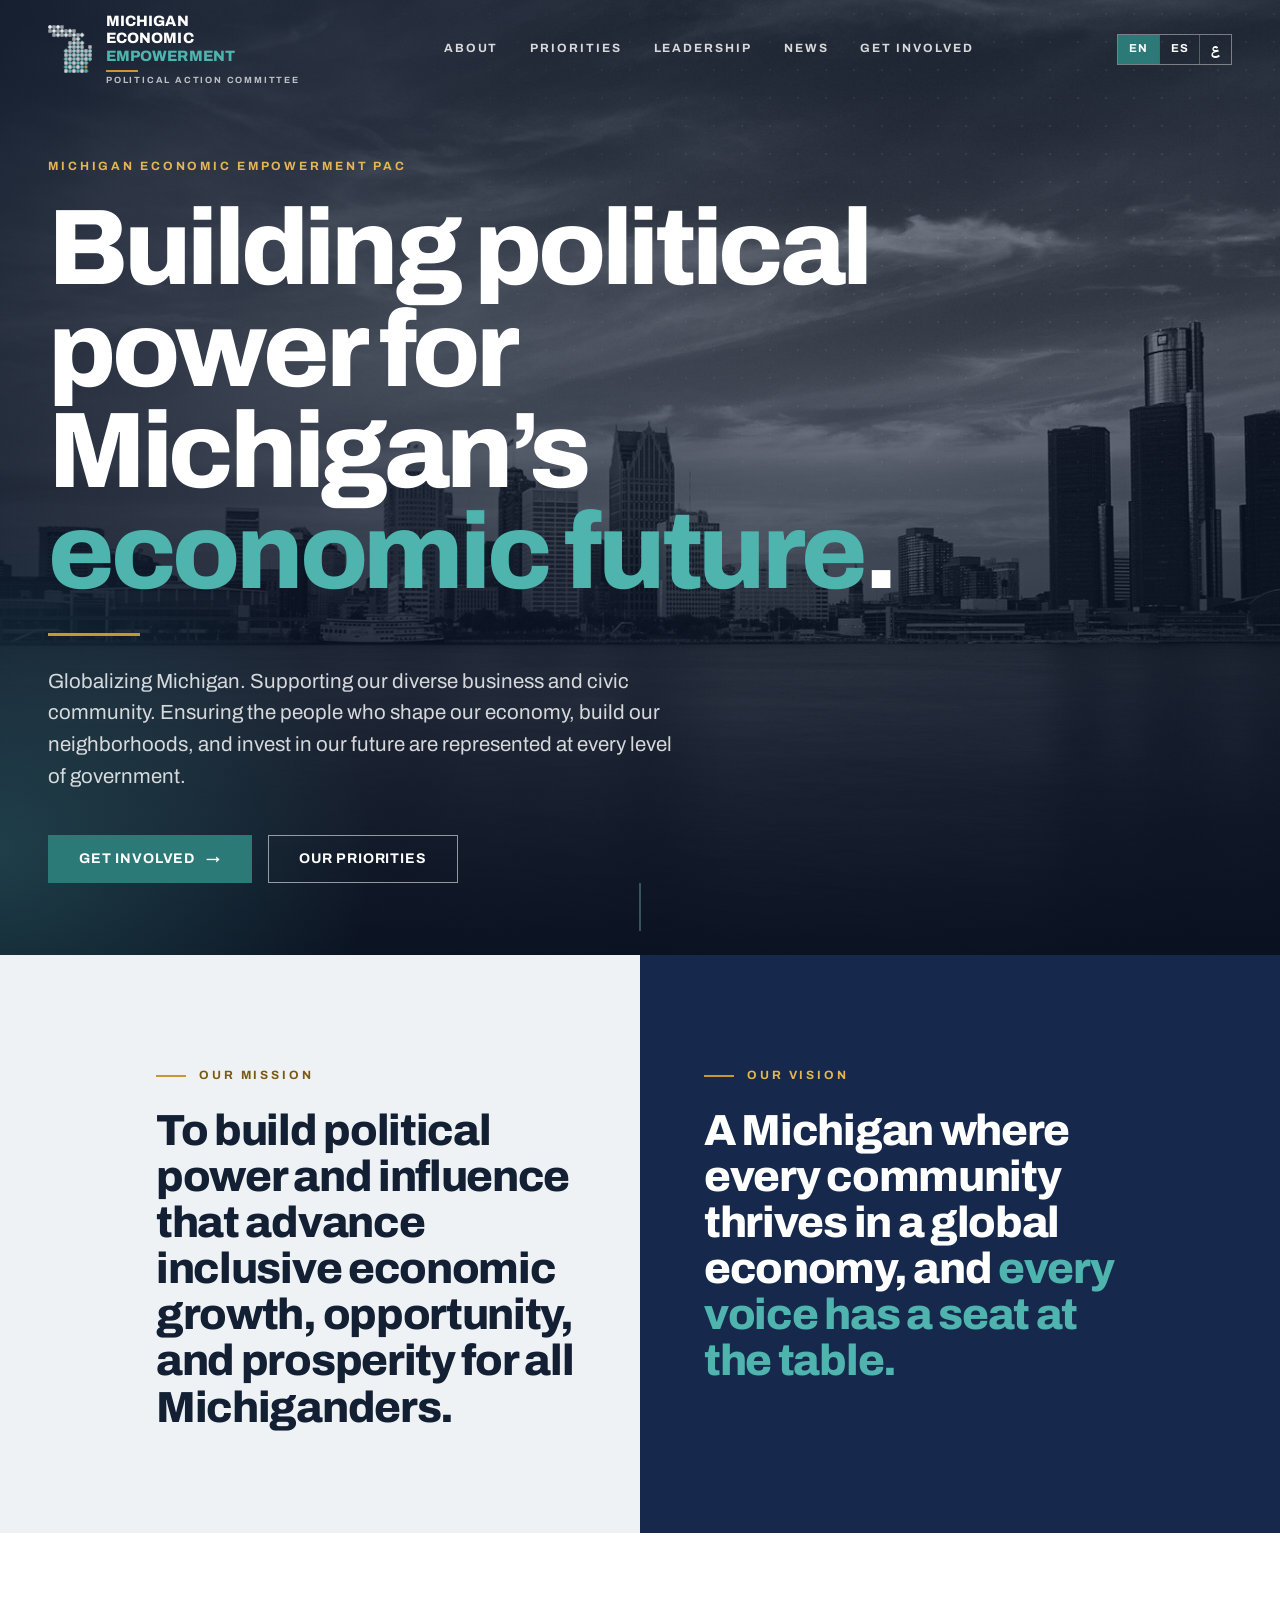
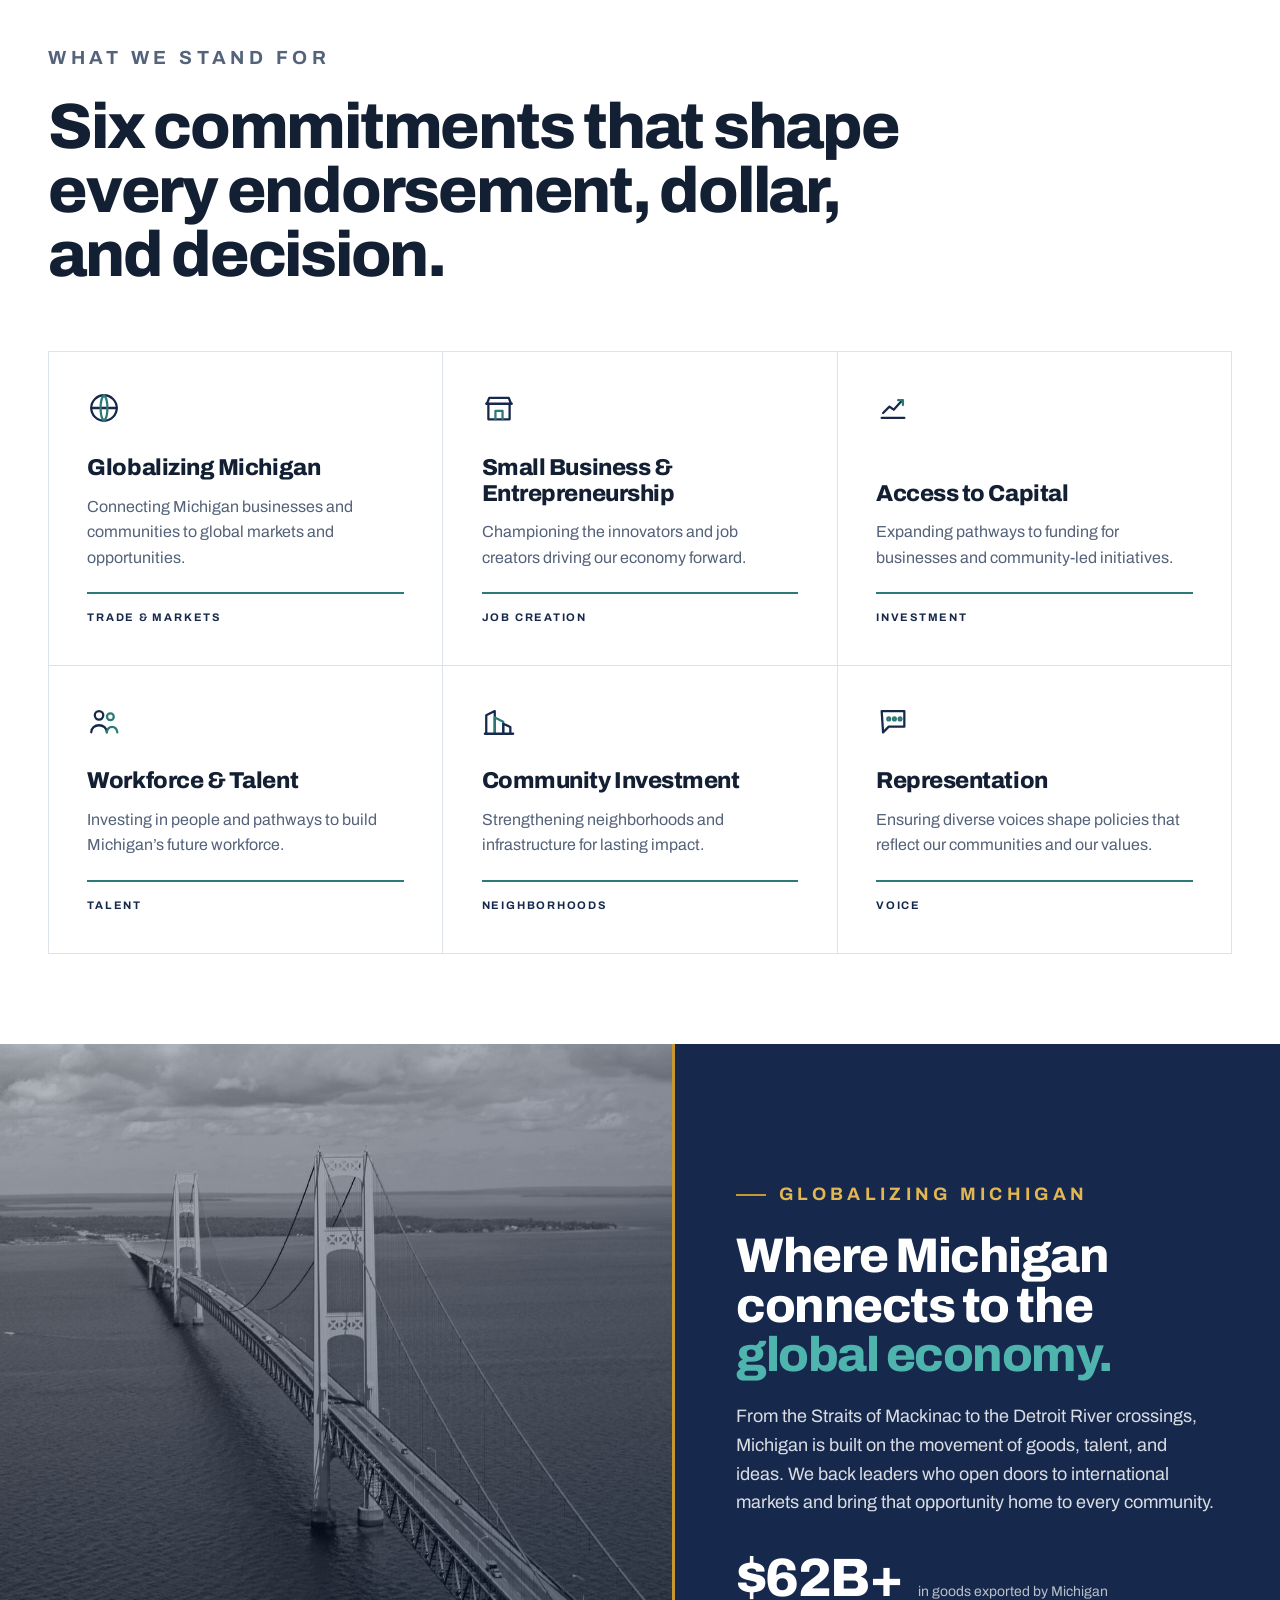
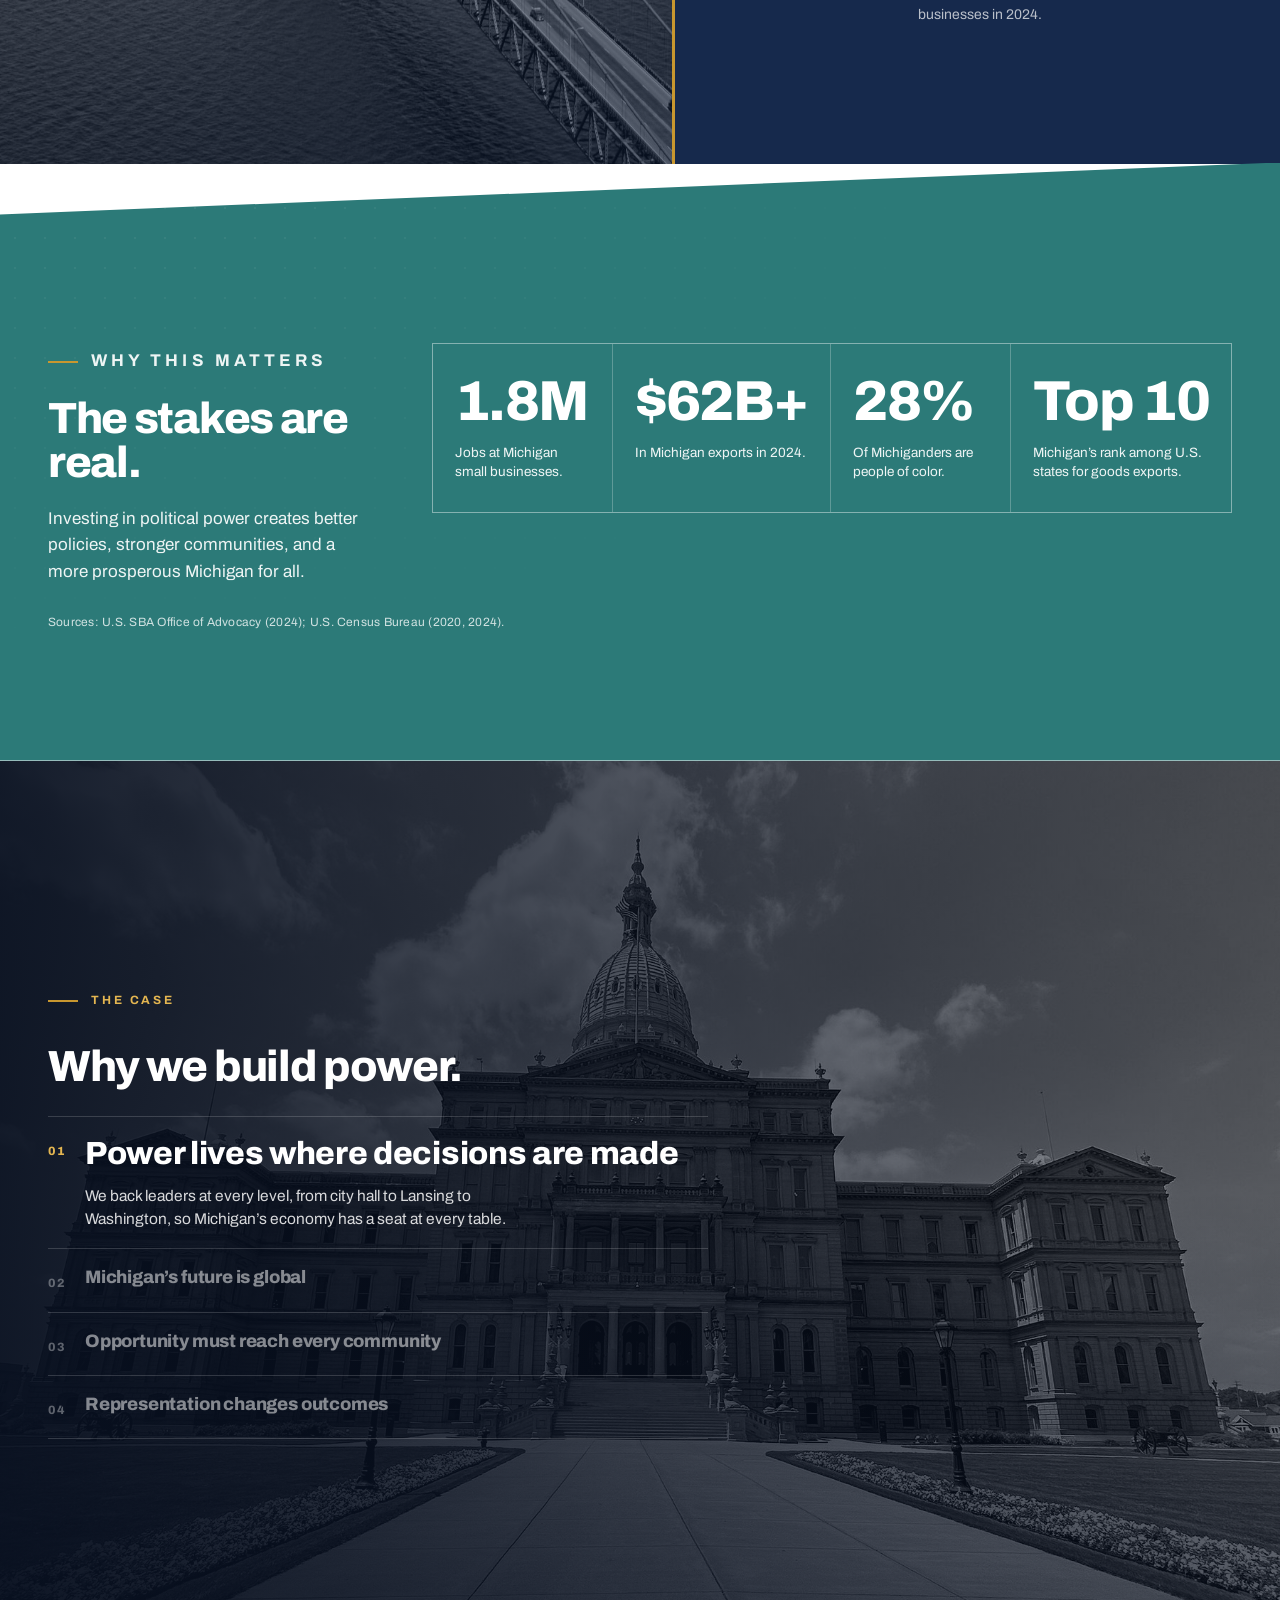
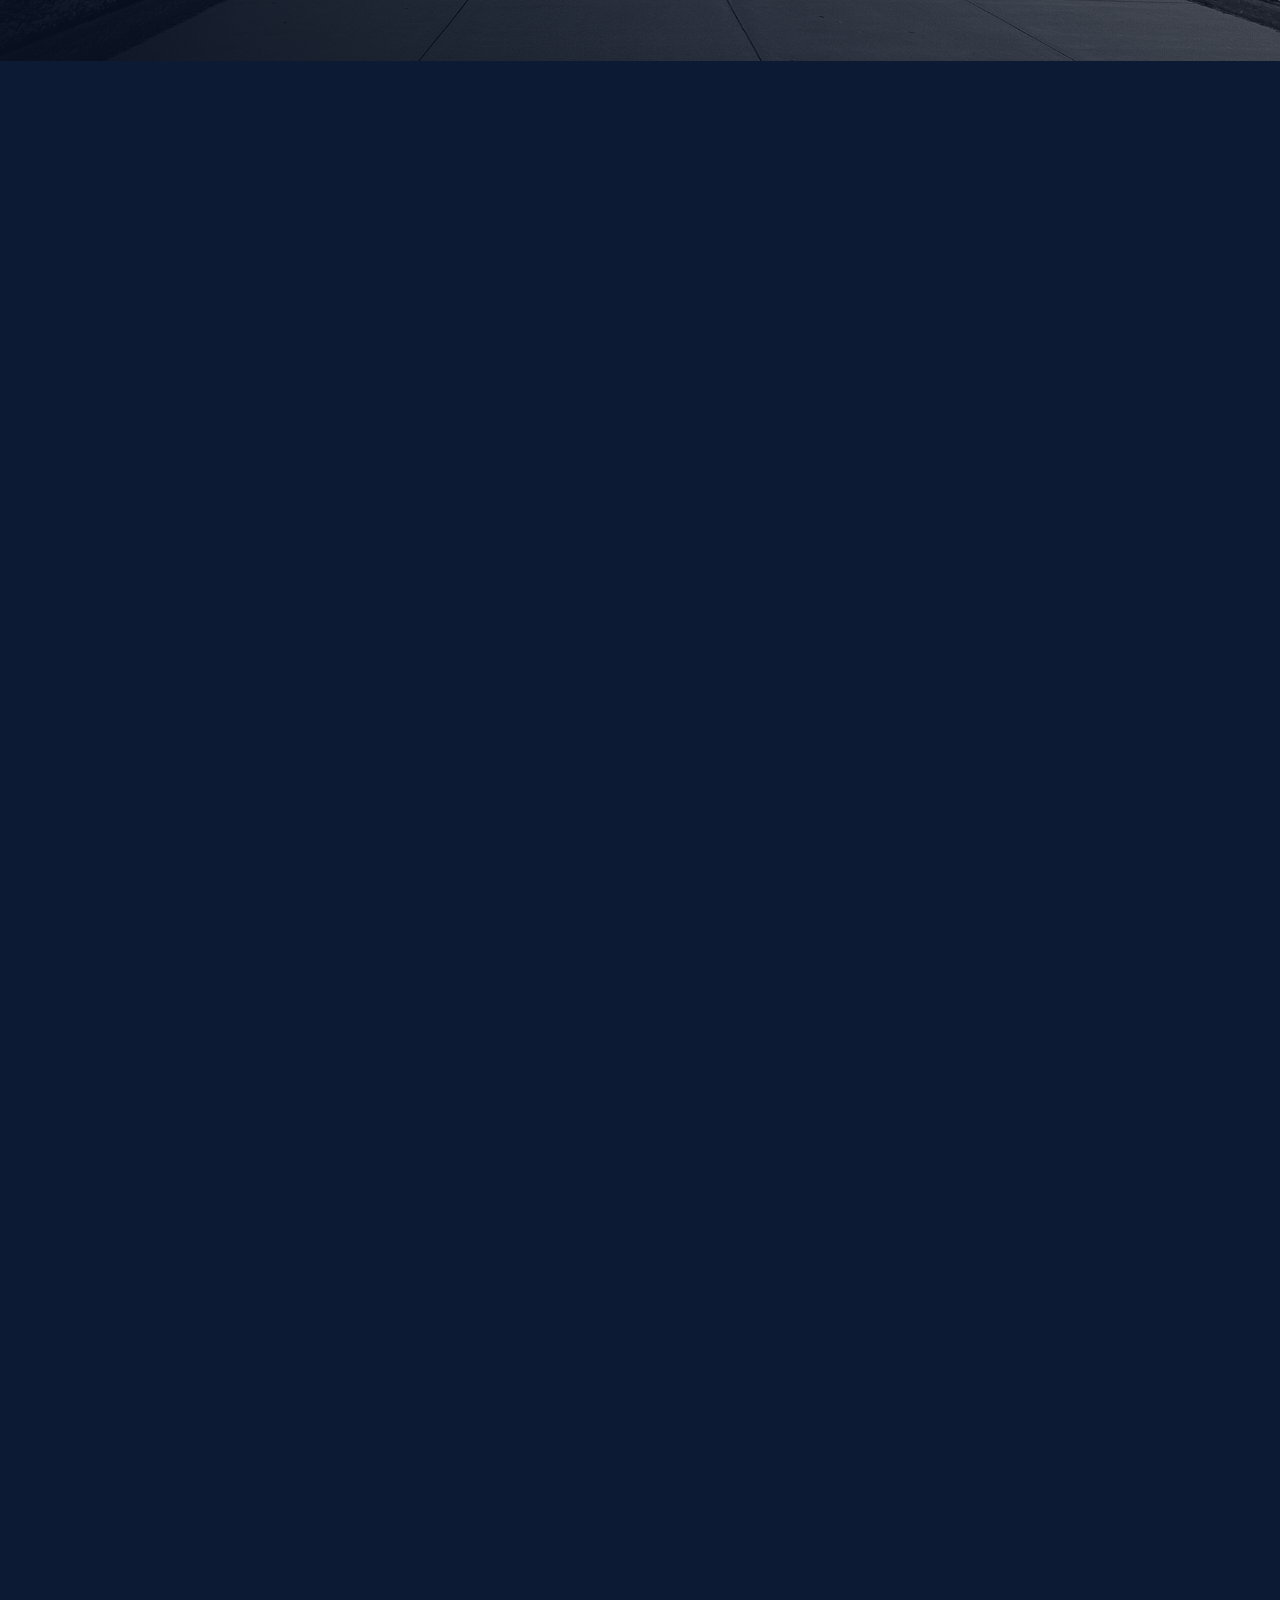
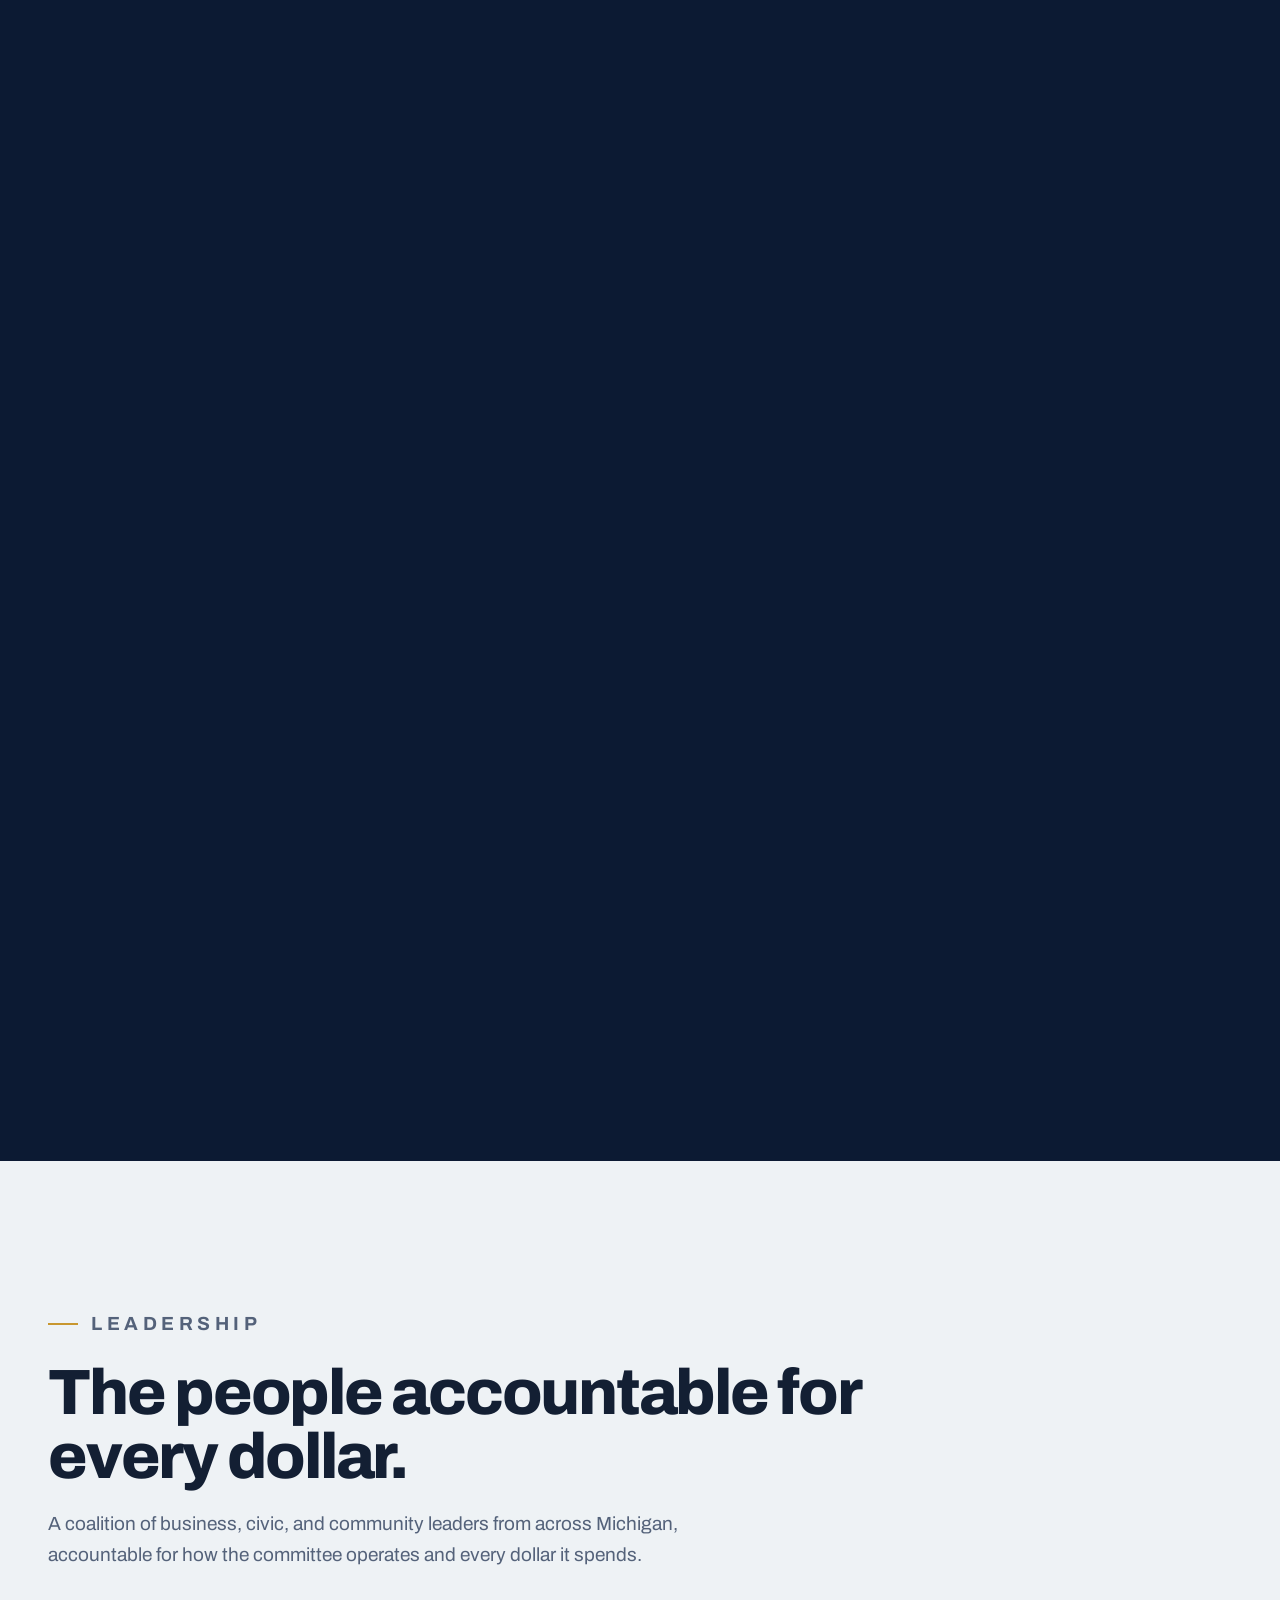
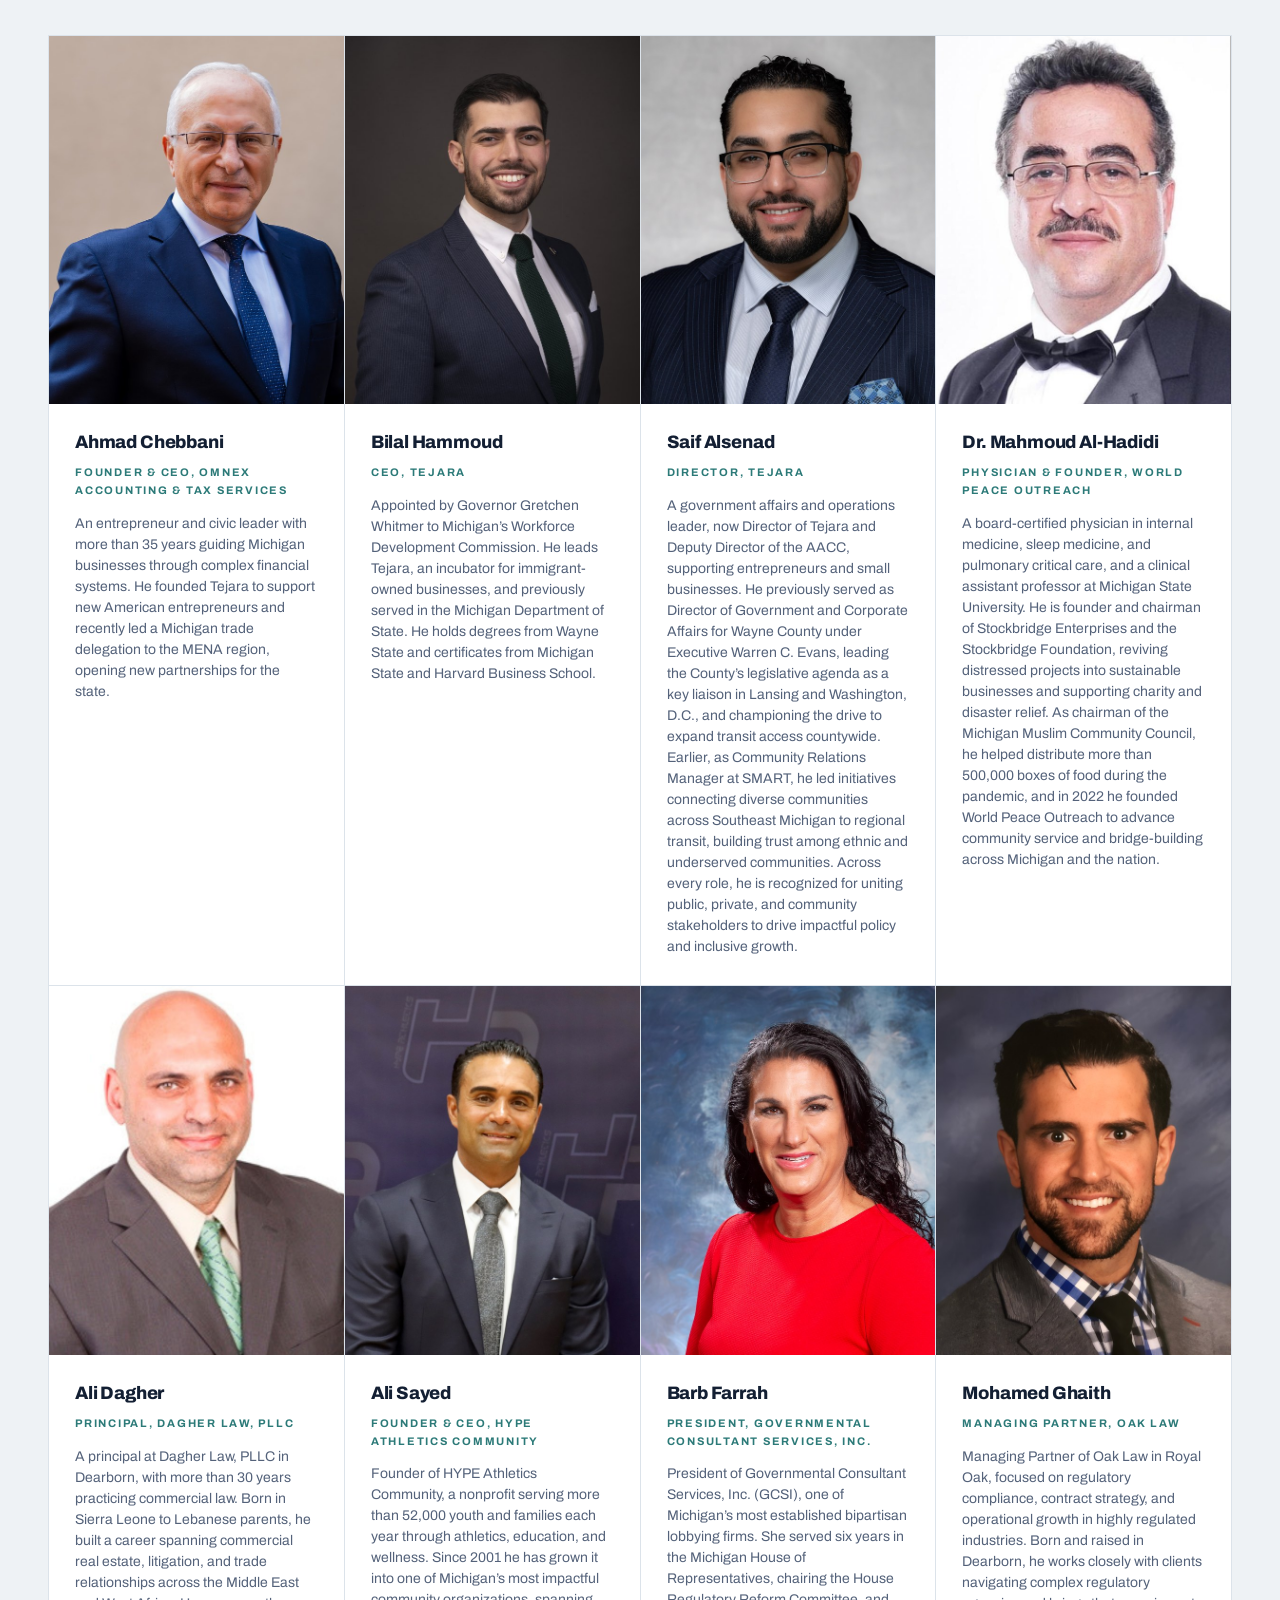
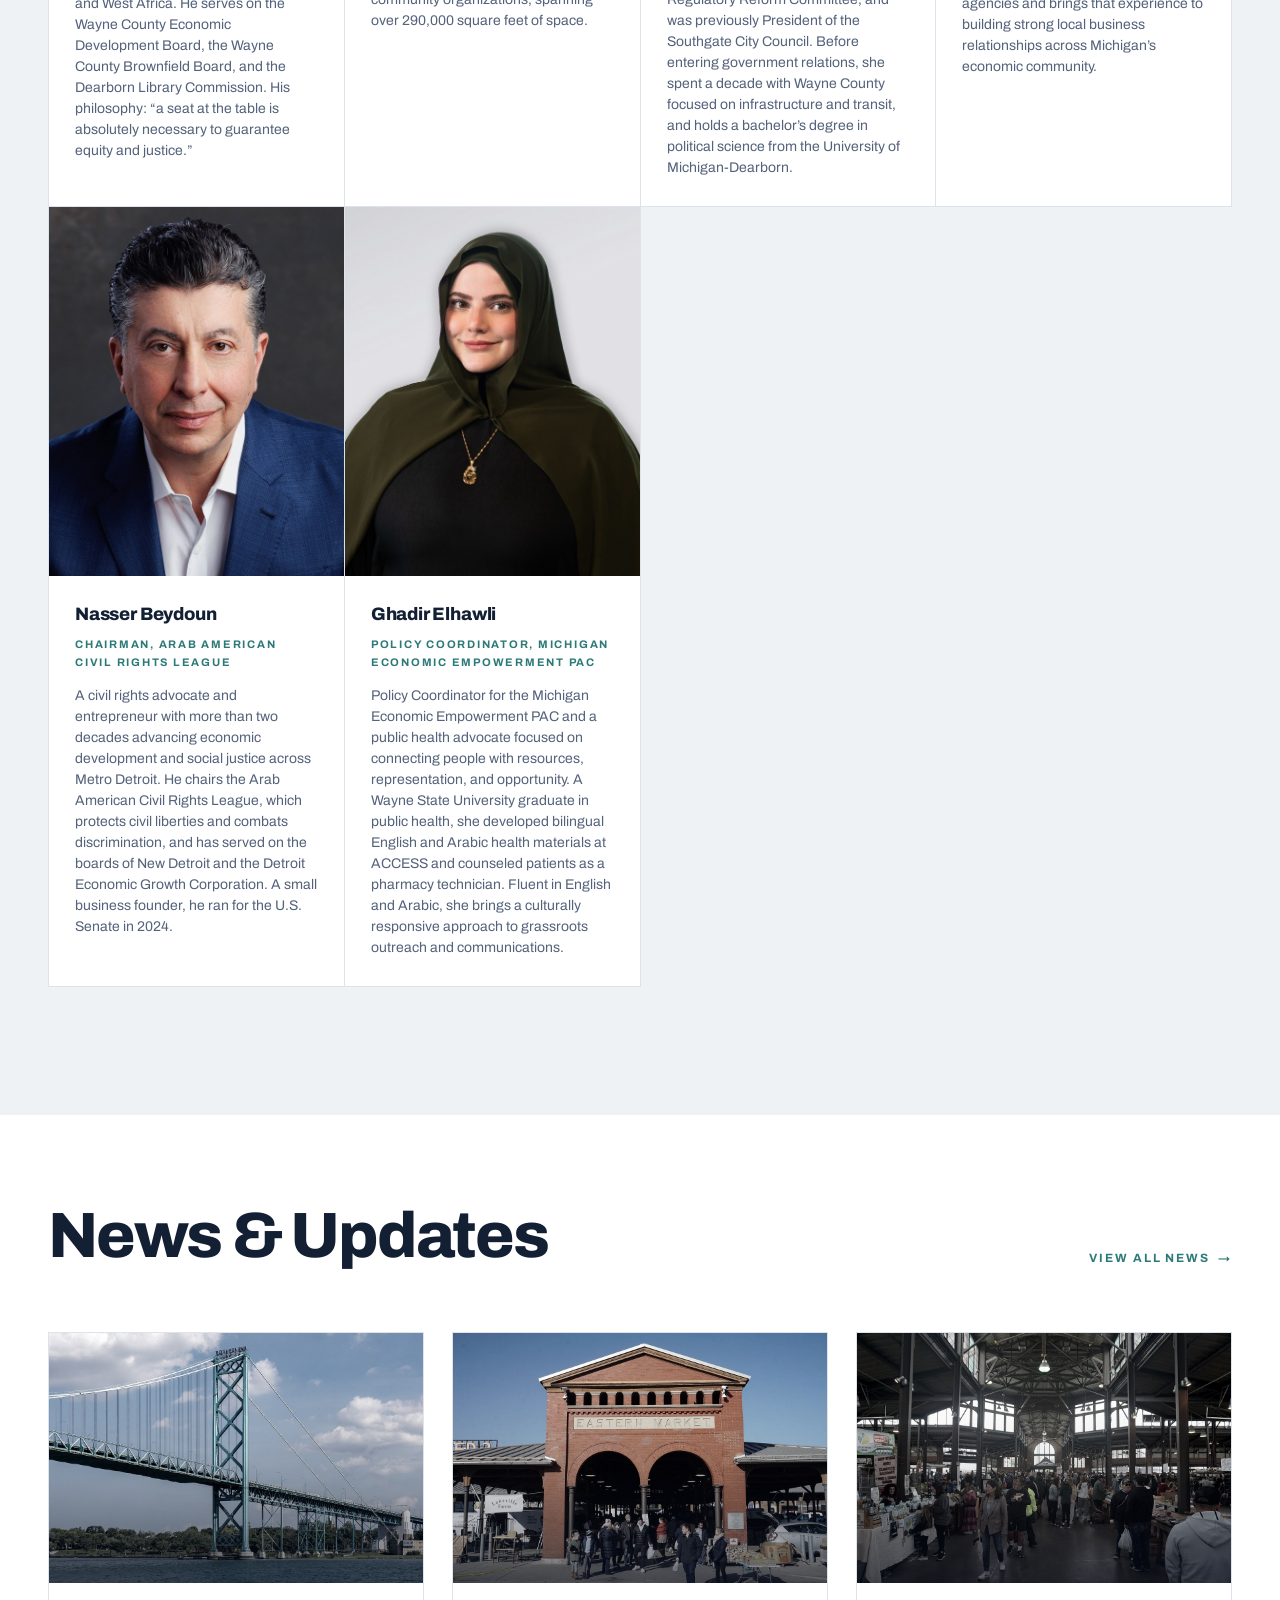
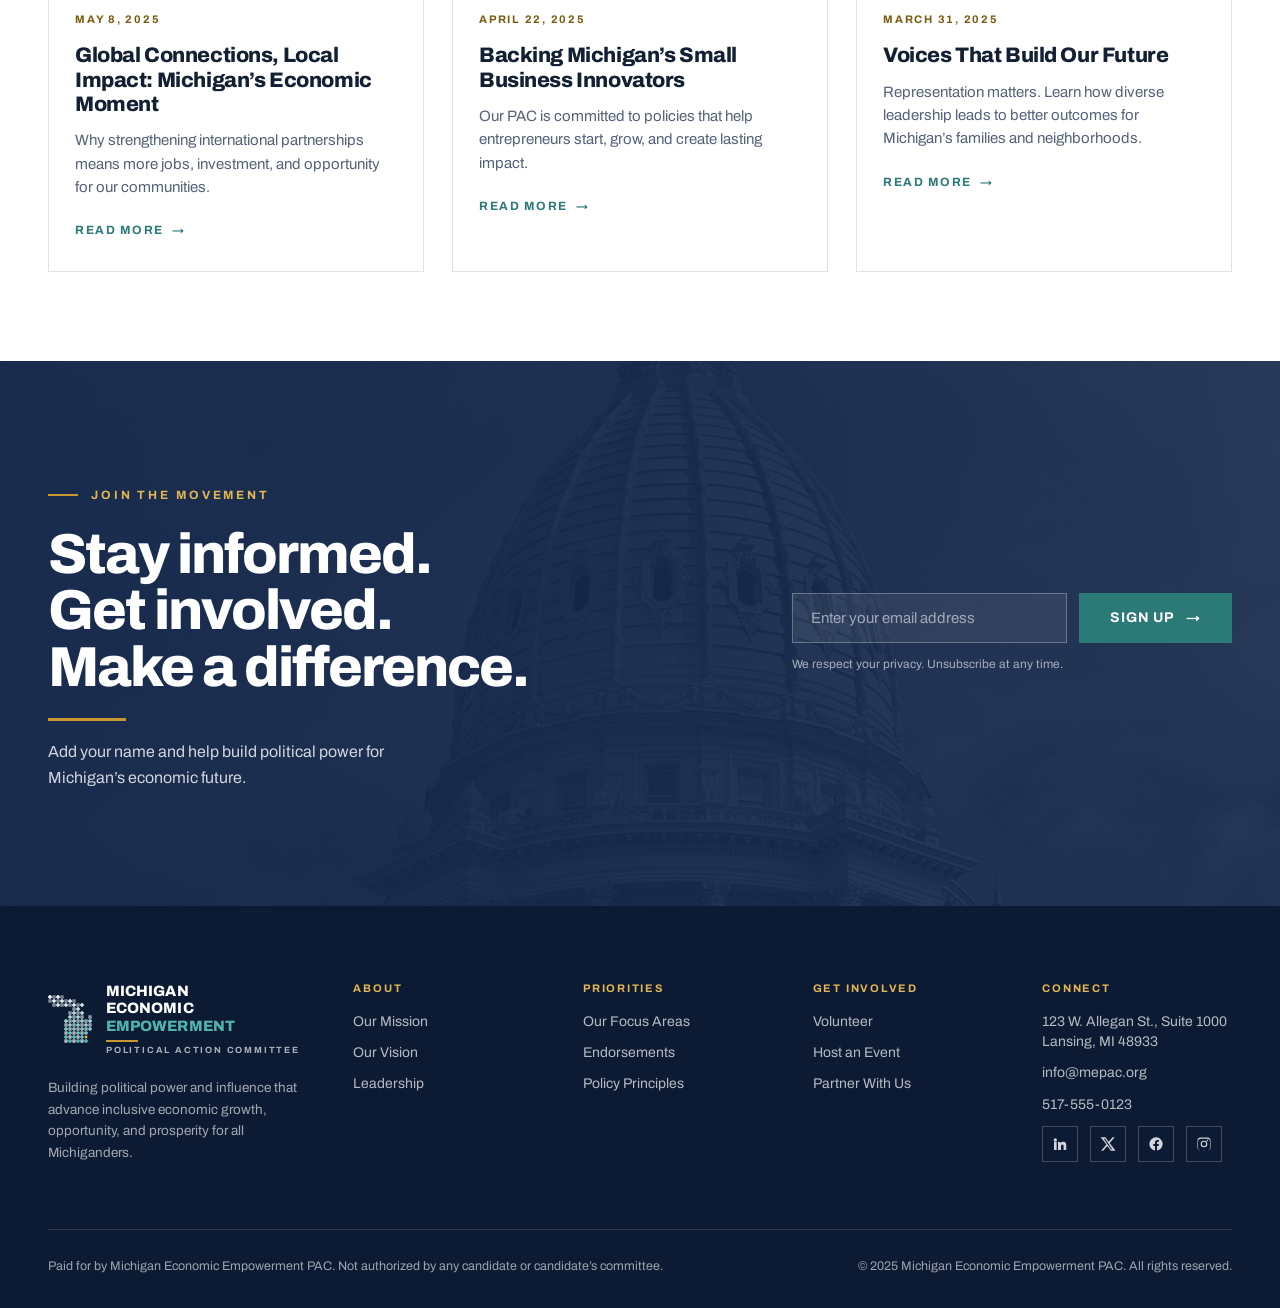
==== commit 10b91d05: "Reorder board (Al-Hadidi 4th, Ghaith 8th, Elhawli 10th); expand Alsenad bio Move Dr. Al-Hadidi to th" ====
--- a/index.html
+++ b/index.html
@@ -593,14 +593,14 @@
     <div class="people-grid">
       <article class="person reveal"><div class="person__portrait"><img class="person__img" src="assets/img/board/chebbani.jpg" alt="Ahmad Chebbani" loading="lazy" width="620" height="775" /></div><div class="person__body"><div class="person__name">Ahmad Chebbani</div><div class="person__role" data-i18n="role.r1">Founder &amp; CEO, Omnex Accounting &amp; Tax Services</div><p class="person__bio" data-i18n="person.b1">An entrepreneur and civic leader with more than 35 years guiding Michigan businesses through complex financial systems. He founded Tejara to support new American entrepreneurs and recently led a Michigan trade delegation to the MENA region, opening new partnerships for the state.</p></div></article>
       <article class="person reveal d1"><div class="person__portrait"><img class="person__img" src="assets/img/board/hammoud.jpg" alt="Bilal Hammoud" loading="lazy" width="620" height="775" /></div><div class="person__body"><div class="person__name">Bilal Hammoud</div><div class="person__role" data-i18n="role.r2">CEO, Tejara</div><p class="person__bio" data-i18n="person.b2">Appointed by Governor Gretchen Whitmer to Michigan&rsquo;s Workforce Development Commission. He leads Tejara, an incubator for immigrant-owned businesses, and previously served in the Michigan Department of State. He holds degrees from Wayne State and certificates from Michigan State and Harvard Business School.</p></div></article>
-      <article class="person reveal d2"><div class="person__portrait"><img class="person__img" src="assets/img/board/alsenad.jpg" alt="Saif Alsenad" loading="lazy" width="620" height="775" /></div><div class="person__body"><div class="person__name">Saif Alsenad</div><div class="person__role" data-i18n="role.r10">Director, Tejara</div><p class="person__bio" data-i18n="person.b10">A government affairs and operations leader with a background in public service and regional collaboration, now Director of Tejara, supporting entrepreneurs and small businesses. He previously served as Director of Government and Corporate Affairs for Wayne County under Executive Warren C. Evans, leading its state and federal legislative agenda and championing regional transit. Earlier, at SMART, he worked to connect diverse communities across Southeast Michigan to regional transit.</p></div></article>
-      <article class="person reveal d3"><div class="person__portrait"><img class="person__img" src="assets/img/board/dagher.jpg" alt="Ali Dagher" loading="lazy" width="620" height="775" /></div><div class="person__body"><div class="person__name">Ali Dagher</div><div class="person__role" data-i18n="role.r3">Principal, Dagher Law, PLLC</div><p class="person__bio" data-i18n="person.b3">A principal at Dagher Law, PLLC in Dearborn, with more than 30 years practicing commercial law. Born in Sierra Leone to Lebanese parents, he built a career spanning commercial real estate, litigation, and trade relationships across the Middle East and West Africa. He serves on the Wayne County Economic Development Board, the Wayne County Brownfield Board, and the Dearborn Library Commission. His philosophy: &ldquo;a seat at the table is absolutely necessary to guarantee equity and justice.&rdquo;</p></div></article>
-      <article class="person reveal d3"><div class="person__portrait"><img class="person__img" src="assets/img/board/sayed.jpg" alt="Ali Sayed" loading="lazy" width="620" height="775" /></div><div class="person__body"><div class="person__name">Ali Sayed</div><div class="person__role" data-i18n="role.r4">Founder &amp; CEO, HYPE Athletics Community</div><p class="person__bio" data-i18n="person.b4">Founder of HYPE Athletics Community, a nonprofit serving more than 52,000 youth and families each year through athletics, education, and wellness. Since 2001 he has grown it into one of Michigan&rsquo;s most impactful community organizations, spanning over 290,000 square feet of space.</p></div></article>
-      <article class="person reveal"><div class="person__portrait"><img class="person__img" src="assets/img/board/ghaith.jpg" alt="Mohamed Ghaith" loading="lazy" width="620" height="775" /></div><div class="person__body"><div class="person__name">Mohamed Ghaith</div><div class="person__role" data-i18n="role.r5">Managing Partner, Oak Law</div><p class="person__bio" data-i18n="person.b5">Managing Partner of Oak Law in Royal Oak, focused on regulatory compliance, contract strategy, and operational growth in highly regulated industries. Born and raised in Dearborn, he works closely with clients navigating complex regulatory agencies and brings that experience to building strong local business relationships across Michigan&rsquo;s economic community.</p></div></article>
-      <article class="person reveal d1"><div class="person__portrait"><img class="person__img" src="assets/img/board/farrah.jpg" alt="Barb Farrah" loading="lazy" width="620" height="775" /></div><div class="person__body"><div class="person__name">Barb Farrah</div><div class="person__role" data-i18n="role.r6">President, Governmental Consultant Services, Inc.</div><p class="person__bio" data-i18n="person.b6">President of Governmental Consultant Services, Inc. (GCSI), one of Michigan&rsquo;s most established bipartisan lobbying firms. She served six years in the Michigan House of Representatives, chairing the House Regulatory Reform Committee, and was previously President of the Southgate City Council. Before entering government relations, she spent a decade with Wayne County focused on infrastructure and transit, and holds a bachelor&rsquo;s degree in political science from the University of Michigan-Dearborn.</p></div></article>
-      <article class="person reveal d2"><div class="person__portrait"><img class="person__img" src="assets/img/board/beydoun.jpg" alt="Nasser Beydoun" loading="lazy" width="620" height="775" /></div><div class="person__body"><div class="person__name">Nasser Beydoun</div><div class="person__role" data-i18n="role.r7">Chairman, Arab American Civil Rights League</div><p class="person__bio" data-i18n="person.b7">A civil rights advocate and entrepreneur with more than two decades advancing economic development and social justice across Metro Detroit. He chairs the Arab American Civil Rights League, which protects civil liberties and combats discrimination, and has served on the boards of New Detroit and the Detroit Economic Growth Corporation. A small business founder, he ran for the U.S. Senate in 2024.</p></div></article>
-      <article class="person reveal d3"><div class="person__portrait"><img class="person__img" src="assets/img/board/elhawli.jpg" alt="Ghadir Elhawli" loading="lazy" width="620" height="775" /></div><div class="person__body"><div class="person__name">Ghadir Elhawli</div><div class="person__role" data-i18n="role.r8">Policy Coordinator, Michigan Economic Empowerment PAC</div><p class="person__bio" data-i18n="person.b8">Policy Coordinator for the Michigan Economic Empowerment PAC and a public health advocate focused on connecting people with resources, representation, and opportunity. A Wayne State University graduate in public health, she developed bilingual English and Arabic health materials at ACCESS and counseled patients as a pharmacy technician. Fluent in English and Arabic, she brings a culturally responsive approach to grassroots outreach and communications.</p></div></article>
-      <article class="person reveal"><div class="person__portrait"><img class="person__img" src="assets/img/board/alhadidi.jpg" alt="Dr. Mahmoud Al-Hadidi" loading="lazy" width="620" height="775" /></div><div class="person__body"><div class="person__name">Dr. Mahmoud Al-Hadidi</div><div class="person__role" data-i18n="role.r9">Physician &amp; Founder, World Peace Outreach</div><p class="person__bio" data-i18n="person.b9">A board-certified physician in internal medicine, sleep medicine, and pulmonary critical care, and a clinical assistant professor at Michigan State University. He is founder and chairman of Stockbridge Enterprises and the Stockbridge Foundation, reviving distressed projects into sustainable businesses and supporting charity and disaster relief. As chairman of the Michigan Muslim Community Council, he helped distribute more than 500,000 boxes of food during the pandemic, and in 2022 he founded World Peace Outreach to advance community service and bridge-building across Michigan and the nation.</p></div></article>
+      <article class="person reveal d2"><div class="person__portrait"><img class="person__img" src="assets/img/board/alsenad.jpg" alt="Saif Alsenad" loading="lazy" width="620" height="775" /></div><div class="person__body"><div class="person__name">Saif Alsenad</div><div class="person__role" data-i18n="role.r10">Director, Tejara</div><p class="person__bio" data-i18n="person.b10">A government affairs and operations leader, now Director of Tejara and Deputy Director of the AACC, supporting entrepreneurs and small businesses. He previously served as Director of Government and Corporate Affairs for Wayne County under Executive Warren C. Evans, leading the County&rsquo;s legislative agenda as a key liaison in Lansing and Washington, D.C., and championing the drive to expand transit access countywide. Earlier, as Community Relations Manager at SMART, he led initiatives connecting diverse communities across Southeast Michigan to regional transit, building trust among ethnic and underserved communities. Across every role, he is recognized for uniting public, private, and community stakeholders to drive impactful policy and inclusive growth.</p></div></article>
+      <article class="person reveal d3"><div class="person__portrait"><img class="person__img" src="assets/img/board/alhadidi.jpg" alt="Dr. Mahmoud Al-Hadidi" loading="lazy" width="620" height="775" /></div><div class="person__body"><div class="person__name">Dr. Mahmoud Al-Hadidi</div><div class="person__role" data-i18n="role.r9">Physician &amp; Founder, World Peace Outreach</div><p class="person__bio" data-i18n="person.b9">A board-certified physician in internal medicine, sleep medicine, and pulmonary critical care, and a clinical assistant professor at Michigan State University. He is founder and chairman of Stockbridge Enterprises and the Stockbridge Foundation, reviving distressed projects into sustainable businesses and supporting charity and disaster relief. As chairman of the Michigan Muslim Community Council, he helped distribute more than 500,000 boxes of food during the pandemic, and in 2022 he founded World Peace Outreach to advance community service and bridge-building across Michigan and the nation.</p></div></article>
+      <article class="person reveal"><div class="person__portrait"><img class="person__img" src="assets/img/board/dagher.jpg" alt="Ali Dagher" loading="lazy" width="620" height="775" /></div><div class="person__body"><div class="person__name">Ali Dagher</div><div class="person__role" data-i18n="role.r3">Principal, Dagher Law, PLLC</div><p class="person__bio" data-i18n="person.b3">A principal at Dagher Law, PLLC in Dearborn, with more than 30 years practicing commercial law. Born in Sierra Leone to Lebanese parents, he built a career spanning commercial real estate, litigation, and trade relationships across the Middle East and West Africa. He serves on the Wayne County Economic Development Board, the Wayne County Brownfield Board, and the Dearborn Library Commission. His philosophy: &ldquo;a seat at the table is absolutely necessary to guarantee equity and justice.&rdquo;</p></div></article>
+      <article class="person reveal d1"><div class="person__portrait"><img class="person__img" src="assets/img/board/sayed.jpg" alt="Ali Sayed" loading="lazy" width="620" height="775" /></div><div class="person__body"><div class="person__name">Ali Sayed</div><div class="person__role" data-i18n="role.r4">Founder &amp; CEO, HYPE Athletics Community</div><p class="person__bio" data-i18n="person.b4">Founder of HYPE Athletics Community, a nonprofit serving more than 52,000 youth and families each year through athletics, education, and wellness. Since 2001 he has grown it into one of Michigan&rsquo;s most impactful community organizations, spanning over 290,000 square feet of space.</p></div></article>
+      <article class="person reveal d2"><div class="person__portrait"><img class="person__img" src="assets/img/board/farrah.jpg" alt="Barb Farrah" loading="lazy" width="620" height="775" /></div><div class="person__body"><div class="person__name">Barb Farrah</div><div class="person__role" data-i18n="role.r6">President, Governmental Consultant Services, Inc.</div><p class="person__bio" data-i18n="person.b6">President of Governmental Consultant Services, Inc. (GCSI), one of Michigan&rsquo;s most established bipartisan lobbying firms. She served six years in the Michigan House of Representatives, chairing the House Regulatory Reform Committee, and was previously President of the Southgate City Council. Before entering government relations, she spent a decade with Wayne County focused on infrastructure and transit, and holds a bachelor&rsquo;s degree in political science from the University of Michigan-Dearborn.</p></div></article>
+      <article class="person reveal d3"><div class="person__portrait"><img class="person__img" src="assets/img/board/ghaith.jpg" alt="Mohamed Ghaith" loading="lazy" width="620" height="775" /></div><div class="person__body"><div class="person__name">Mohamed Ghaith</div><div class="person__role" data-i18n="role.r5">Managing Partner, Oak Law</div><p class="person__bio" data-i18n="person.b5">Managing Partner of Oak Law in Royal Oak, focused on regulatory compliance, contract strategy, and operational growth in highly regulated industries. Born and raised in Dearborn, he works closely with clients navigating complex regulatory agencies and brings that experience to building strong local business relationships across Michigan&rsquo;s economic community.</p></div></article>
+      <article class="person reveal"><div class="person__portrait"><img class="person__img" src="assets/img/board/beydoun.jpg" alt="Nasser Beydoun" loading="lazy" width="620" height="775" /></div><div class="person__body"><div class="person__name">Nasser Beydoun</div><div class="person__role" data-i18n="role.r7">Chairman, Arab American Civil Rights League</div><p class="person__bio" data-i18n="person.b7">A civil rights advocate and entrepreneur with more than two decades advancing economic development and social justice across Metro Detroit. He chairs the Arab American Civil Rights League, which protects civil liberties and combats discrimination, and has served on the boards of New Detroit and the Detroit Economic Growth Corporation. A small business founder, he ran for the U.S. Senate in 2024.</p></div></article>
+      <article class="person reveal d1"><div class="person__portrait"><img class="person__img" src="assets/img/board/elhawli.jpg" alt="Ghadir Elhawli" loading="lazy" width="620" height="775" /></div><div class="person__body"><div class="person__name">Ghadir Elhawli</div><div class="person__role" data-i18n="role.r8">Policy Coordinator, Michigan Economic Empowerment PAC</div><p class="person__bio" data-i18n="person.b8">Policy Coordinator for the Michigan Economic Empowerment PAC and a public health advocate focused on connecting people with resources, representation, and opportunity. A Wayne State University graduate in public health, she developed bilingual English and Arabic health materials at ACCESS and counseled patients as a pharmacy technician. Fluent in English and Arabic, she brings a culturally responsive approach to grassroots outreach and communications.</p></div></article>
     </div>
   </div>
 </section>
@@ -861,7 +861,7 @@
       "case.p4.d":"Cuando las personas que construyen nuestra economía ayudan a dar forma a sus políticas, todos salimos ganando.",
       "leadership.eyebrow":"Liderazgo","leadership.h2":"Las personas responsables de cada dólar.","leadership.p":"Una coalición de líderes empresariales, cívicos y comunitarios de todo Michigan, responsables del funcionamiento del comité y de cada dólar que gasta.",
       "role.r1":"Fundador y director ejecutivo, Omnex Accounting & Tax Services","role.r2":"Director ejecutivo, Tejara","role.r3":"Socio principal, Dagher Law, PLLC","role.r4":"Fundador y director ejecutivo, HYPE Athletics Community","role.r5":"Socio director, Oak Law","role.r6":"Presidenta, Governmental Consultant Services, Inc.","role.r7":"Presidente, Liga de Derechos Civiles Árabe-Estadounidense","role.r8":"Coordinadora de Políticas, Michigan Economic Empowerment PAC","role.r9":"Médico y fundador, World Peace Outreach","role.r10":"Director, Tejara",
-      "person.b1":"Empresario y líder cívico con más de 35 años guiando a empresas de Michigan a través de sistemas financieros complejos. Fundó Tejara para apoyar a nuevos emprendedores estadounidenses y recientemente encabezó una delegación comercial de Michigan a la región MENA, abriendo nuevas alianzas para el estado.","person.b2":"Designado por la gobernadora Gretchen Whitmer para la Comisión de Desarrollo de la Fuerza Laboral de Michigan. Dirige Tejara, una incubadora para negocios de propietarios inmigrantes, y antes trabajó en el Departamento de Estado de Michigan. Tiene títulos de Wayne State y certificados de Michigan State y Harvard Business School.","person.b3":"Socio principal de Dagher Law, PLLC en Dearborn, con más de 30 años ejerciendo el derecho comercial. Nacido en Sierra Leona de padres libaneses, construyó una carrera que abarca bienes raíces comerciales, litigios y relaciones comerciales en Oriente Medio y África Occidental. Forma parte de la Junta de Desarrollo Económico del Condado de Wayne, la Junta de Brownfield del Condado de Wayne y la Comisión de Bibliotecas de Dearborn. Su filosofía: &ldquo;tener un lugar en la mesa es absolutamente necesario para garantizar la equidad y la justicia&rdquo;.","person.b4":"Fundador de HYPE Athletics Community, una organización sin fines de lucro que atiende a más de 52,000 jóvenes y familias cada año mediante deporte, educación y bienestar. Desde 2001 la convirtió en una de las organizaciones comunitarias de mayor impacto de Michigan, con más de 290,000 pies cuadrados de espacio.","person.b5":"Socio director de Oak Law en Royal Oak, enfocado en cumplimiento normativo, estrategia contractual y crecimiento operativo en industrias altamente reguladas. Nacido y criado en Dearborn, trabaja de cerca con clientes que enfrentan agencias regulatorias complejas y aporta esa experiencia para fortalecer las relaciones empresariales locales en la comunidad económica de Michigan.","person.b6":"Presidenta de Governmental Consultant Services, Inc. (GCSI), una de las firmas de cabildeo bipartidistas más consolidadas de Michigan. Cumplió seis años en la Cámara de Representantes de Michigan, presidiendo el Comité de Reforma Regulatoria, y anteriormente fue presidenta del Concejo Municipal de Southgate. Antes de dedicarse a las relaciones gubernamentales, trabajó una década en el Condado de Wayne enfocada en infraestructura y transporte, y tiene una licenciatura en ciencias políticas de la Universidad de Michigan-Dearborn.","person.b7":"Defensor de los derechos civiles y empresario con más de dos décadas impulsando el desarrollo económico y la justicia social en el área metropolitana de Detroit. Preside la Liga de Derechos Civiles Árabe-Estadounidense, que protege las libertades civiles y combate la discriminación, y ha formado parte de las juntas de New Detroit y la Detroit Economic Growth Corporation. Fundador de pequeñas empresas, se postuló al Senado de EE. UU. en 2024.","person.b8":"Coordinadora de Políticas del Michigan Economic Empowerment PAC y defensora de la salud pública, dedicada a conectar a las personas con recursos, representación y oportunidades. Graduada en salud pública por la Universidad Wayne State, desarrolló materiales de salud bilingües en inglés y árabe en ACCESS y asesoró a pacientes como técnica de farmacia. Bilingüe en inglés y árabe, aporta un enfoque culturalmente receptivo a la organización comunitaria y las comunicaciones.","person.b9":"Médico certificado en medicina interna, medicina del sueño y cuidados críticos pulmonares, y profesor clínico auxiliar en la Universidad Estatal de Michigan. Es fundador y presidente de Stockbridge Enterprises y de la Fundación Stockbridge, que revitalizan proyectos en dificultades y apoyan la caridad y el auxilio en desastres. Como presidente del Michigan Muslim Community Council, ayudó a distribuir más de 500,000 cajas de alimentos durante la pandemia, y en 2022 fundó World Peace Outreach para promover el servicio comunitario y la construcción de puentes en Michigan y en todo el país.","person.b10":"Líder en asuntos gubernamentales y operaciones con experiencia en el servicio público y la colaboración regional, actualmente Director de Tejara, apoyando a emprendedores y pequeñas empresas. Anteriormente fue Director de Asuntos Gubernamentales y Corporativos del Condado de Wayne bajo el Ejecutivo Warren C. Evans, dirigiendo su agenda legislativa estatal y federal e impulsando la expansión del transporte regional. Antes, en SMART, trabajó para conectar a comunidades diversas del sureste de Michigan con el transporte regional.",
+      "person.b1":"Empresario y líder cívico con más de 35 años guiando a empresas de Michigan a través de sistemas financieros complejos. Fundó Tejara para apoyar a nuevos emprendedores estadounidenses y recientemente encabezó una delegación comercial de Michigan a la región MENA, abriendo nuevas alianzas para el estado.","person.b2":"Designado por la gobernadora Gretchen Whitmer para la Comisión de Desarrollo de la Fuerza Laboral de Michigan. Dirige Tejara, una incubadora para negocios de propietarios inmigrantes, y antes trabajó en el Departamento de Estado de Michigan. Tiene títulos de Wayne State y certificados de Michigan State y Harvard Business School.","person.b3":"Socio principal de Dagher Law, PLLC en Dearborn, con más de 30 años ejerciendo el derecho comercial. Nacido en Sierra Leona de padres libaneses, construyó una carrera que abarca bienes raíces comerciales, litigios y relaciones comerciales en Oriente Medio y África Occidental. Forma parte de la Junta de Desarrollo Económico del Condado de Wayne, la Junta de Brownfield del Condado de Wayne y la Comisión de Bibliotecas de Dearborn. Su filosofía: &ldquo;tener un lugar en la mesa es absolutamente necesario para garantizar la equidad y la justicia&rdquo;.","person.b4":"Fundador de HYPE Athletics Community, una organización sin fines de lucro que atiende a más de 52,000 jóvenes y familias cada año mediante deporte, educación y bienestar. Desde 2001 la convirtió en una de las organizaciones comunitarias de mayor impacto de Michigan, con más de 290,000 pies cuadrados de espacio.","person.b5":"Socio director de Oak Law en Royal Oak, enfocado en cumplimiento normativo, estrategia contractual y crecimiento operativo en industrias altamente reguladas. Nacido y criado en Dearborn, trabaja de cerca con clientes que enfrentan agencias regulatorias complejas y aporta esa experiencia para fortalecer las relaciones empresariales locales en la comunidad económica de Michigan.","person.b6":"Presidenta de Governmental Consultant Services, Inc. (GCSI), una de las firmas de cabildeo bipartidistas más consolidadas de Michigan. Cumplió seis años en la Cámara de Representantes de Michigan, presidiendo el Comité de Reforma Regulatoria, y anteriormente fue presidenta del Concejo Municipal de Southgate. Antes de dedicarse a las relaciones gubernamentales, trabajó una década en el Condado de Wayne enfocada en infraestructura y transporte, y tiene una licenciatura en ciencias políticas de la Universidad de Michigan-Dearborn.","person.b7":"Defensor de los derechos civiles y empresario con más de dos décadas impulsando el desarrollo económico y la justicia social en el área metropolitana de Detroit. Preside la Liga de Derechos Civiles Árabe-Estadounidense, que protege las libertades civiles y combate la discriminación, y ha formado parte de las juntas de New Detroit y la Detroit Economic Growth Corporation. Fundador de pequeñas empresas, se postuló al Senado de EE. UU. en 2024.","person.b8":"Coordinadora de Políticas del Michigan Economic Empowerment PAC y defensora de la salud pública, dedicada a conectar a las personas con recursos, representación y oportunidades. Graduada en salud pública por la Universidad Wayne State, desarrolló materiales de salud bilingües en inglés y árabe en ACCESS y asesoró a pacientes como técnica de farmacia. Bilingüe en inglés y árabe, aporta un enfoque culturalmente receptivo a la organización comunitaria y las comunicaciones.","person.b9":"Médico certificado en medicina interna, medicina del sueño y cuidados críticos pulmonares, y profesor clínico auxiliar en la Universidad Estatal de Michigan. Es fundador y presidente de Stockbridge Enterprises y de la Fundación Stockbridge, que revitalizan proyectos en dificultades y apoyan la caridad y el auxilio en desastres. Como presidente del Michigan Muslim Community Council, ayudó a distribuir más de 500,000 cajas de alimentos durante la pandemia, y en 2022 fundó World Peace Outreach para promover el servicio comunitario y la construcción de puentes en Michigan y en todo el país.","person.b10":"Líder en asuntos gubernamentales y operaciones, actualmente Director de Tejara y Subdirector de la AACC, apoyando a emprendedores y pequeñas empresas. Anteriormente fue Director de Asuntos Gubernamentales y Corporativos del Condado de Wayne bajo el Ejecutivo Warren C. Evans, dirigiendo la agenda legislativa del condado como enlace clave en Lansing y Washington, D.C., e impulsando la expansión del acceso al transporte en todo el condado. Antes, como Gerente de Relaciones Comunitarias en SMART, lideró iniciativas que conectaron a comunidades diversas del sureste de Michigan con el transporte regional, generando confianza entre comunidades étnicas y desatendidas. En cada función se le reconoce por unir a actores públicos, privados y comunitarios para impulsar políticas de impacto y un crecimiento inclusivo.",
       "news.h2":"Noticias y Novedades","news.viewall":"Ver todas las noticias","news.read":"Leer más",
       "n1.title":"Conexiones globales, impacto local: el momento económico de Michigan","n1.dek":"Por qué fortalecer las alianzas internacionales significa más empleos, inversión y oportunidades para nuestras comunidades.","n1.date":"8 de mayo de 2025",
       "n2.title":"Apoyando a los innovadores de las pequeñas empresas de Michigan","n2.dek":"Nuestro PAC está comprometido con políticas que ayudan a los emprendedores a iniciar, crecer y generar un impacto duradero.","n2.date":"22 de abril de 2025",
@@ -902,7 +902,7 @@
     "case.p4.d":"حين يساعد صنّاع اقتصادنا في رسم سياساته، يستفيد الجميع.",
     "leadership.eyebrow":"القيادة","leadership.h2":"الأشخاص المسؤولون عن كل دولار.","leadership.p":"تحالفٌ من قادة الأعمال والمجتمع المدني من أنحاء ميشيغان، مسؤولون عن إدارة اللجنة وعن كل دولار تُنفقه.",
     "role.r1":"المؤسس والرئيس التنفيذي، Omnex Accounting & Tax Services","role.r2":"الرئيس التنفيذي، Tejara","role.r3":"شريك رئيسي، Dagher Law, PLLC","role.r4":"المؤسس والرئيس التنفيذي، HYPE Athletics Community","role.r5":"الشريك الإداري، Oak Law","role.r6":"الرئيسة، Governmental Consultant Services, Inc.","role.r7":"رئيس، رابطة الحقوق المدنية العربية الأمريكية","role.r8":"منسّقة السياسات، Michigan Economic Empowerment PAC","role.r9":"طبيب ومؤسس، World Peace Outreach","role.r10":"مدير، Tejara",
-    "person.b1":"رائد أعمال وقائد مدني يتمتع بأكثر من ٣٥ عامًا في إرشاد شركات ميشيغان عبر الأنظمة المالية المعقّدة. أسّس «تجارة» لدعم روّاد الأعمال الأمريكيين الجدد، وقاد مؤخرًا وفدًا تجاريًا من ميشيغان إلى منطقة الشرق الأوسط وشمال إفريقيا، فاتحًا شراكات جديدة للولاية.","person.b2":"عيّنته الحاكمة غريتشن ويتمر في لجنة تطوير القوى العاملة بولاية ميشيغان. يقود «تجارة»، وهي حاضنة لأعمالٍ يملكها مهاجرون، وعمل سابقًا في وزارة خارجية ولاية ميشيغان. يحمل شهادات من جامعة واين ستيت وشهادات من جامعة ولاية ميشيغان وكلية هارفارد للأعمال.","person.b3":"شريك رئيسي في Dagher Law, PLLC في ديربورن، وله أكثر من ٣٠ عامًا في ممارسة القانون التجاري. وُلِد في سيراليون لأبوين لبنانيين، وبنى مسيرة مهنية شملت العقارات التجارية والتقاضي والعلاقات التجارية في الشرق الأوسط وغرب أفريقيا. يعمل ضمن مجلس التنمية الاقتصادية لمقاطعة وين، ومجلس Brownfield لمقاطعة وين، ولجنة مكتبات ديربورن. وفلسفته: «الحصول على مقعد على الطاولة ضروري تمامًا لضمان الإنصاف والعدالة».","person.b4":"مؤسس HYPE Athletics Community، وهي منظمة غير ربحية تخدم أكثر من ٥٢٬٠٠٠ شاب وأسرة سنويًا عبر الرياضة والتعليم والعافية. منذ عام ٢٠٠١ نمّاها لتصبح من أكثر المنظمات المجتمعية تأثيرًا في ميشيغان، وتمتد على أكثر من ٢٩٠٬٠٠٠ قدم مربعة.","person.b5":"الشريك الإداري في Oak Law في رويال أوك، ويركّز على الامتثال التنظيمي واستراتيجية العقود والنمو التشغيلي في الصناعات شديدة التنظيم. وُلِد ونشأ في ديربورن، ويعمل عن كثب مع العملاء في التعامل مع الجهات التنظيمية المعقّدة، ويوظّف تلك الخبرة لبناء علاقات تجارية محلية قوية عبر المجتمع الاقتصادي في ميشيغان.","person.b6":"رئيسة شركة Governmental Consultant Services, Inc. (GCSI)، إحدى أعرق شركات الضغط السياسي الثنائية الحزبية في ميشيغان. عملت ست سنوات في مجلس نواب ولاية ميشيغان، وترأست لجنة الإصلاح التنظيمي، وشغلت سابقًا منصب رئيسة مجلس مدينة ساوثغيت. وقبل عملها في العلاقات الحكومية، أمضت عقدًا من الزمن في مقاطعة وين مركّزةً على البنية التحتية والنقل، وتحمل درجة البكالوريوس في العلوم السياسية من جامعة ميشيغان-ديربورن.","person.b7":"مدافع عن الحقوق المدنية ورائد أعمال يتمتع بأكثر من عقدين في دفع التنمية الاقتصادية والعدالة الاجتماعية في منطقة ديترويت الكبرى. يرأس رابطة الحقوق المدنية العربية الأمريكية التي تحمي الحريات المدنية وتكافح التمييز، وعمل ضمن مجلسَي New Detroit وDetroit Economic Growth Corporation. وهو مؤسس أعمال صغيرة، وترشّح لمجلس الشيوخ الأمريكي عام ٢٠٢٤.","person.b8":"منسّقة السياسات في Michigan Economic Empowerment PAC ومناصرة للصحة العامة، تكرّس جهدها لربط الناس بالموارد والتمثيل والفرص. وهي خرّيجة صحة عامة من جامعة واين ستيت، طوّرت مواد صحية ثنائية اللغة بالإنجليزية والعربية في ACCESS وقدّمت المشورة للمرضى كفنية صيدلة. تتقن الإنجليزية والعربية، وتقدّم نهجًا مراعيًا للثقافة في التنظيم المجتمعي والتواصل.","person.b9":"طبيب معتمد في الطب الباطني وطب النوم والعناية الحرجة للرئة، وأستاذ سريري مساعد في جامعة ولاية ميشيغان. وهو مؤسس ورئيس مجلس إدارة Stockbridge Enterprises ومؤسسة Stockbridge، اللتين تُحييان المشاريع المتعثرة وتدعمان الأعمال الخيرية والإغاثة. وبصفته رئيسًا لمجلس الجالية المسلمة في ميشيغان، ساعد في توزيع أكثر من ٥٠٠٬٠٠٠ صندوق غذائي خلال الجائحة، وفي عام ٢٠٢٢ أسّس World Peace Outreach لتعزيز الخدمة المجتمعية وبناء الجسور في ميشيغان وعبر البلاد.","person.b10":"قائد في الشؤون الحكومية والعمليات يتمتع بخبرة في الخدمة العامة والتعاون الإقليمي، ويشغل حاليًا منصب مدير Tejara لدعم روّاد الأعمال والشركات الصغيرة. عمل سابقًا مديرًا للشؤون الحكومية والمؤسسية في مقاطعة وين في عهد الرئيس التنفيذي وارن سي. إيفانز، حيث قاد أجندتها التشريعية على مستوى الولاية والمستوى الفيدرالي ودعم توسيع النقل الإقليمي. وقبل ذلك، عمل في SMART على ربط المجتمعات المتنوعة في جنوب شرق ميشيغان بالنقل الإقليمي.",
+    "person.b1":"رائد أعمال وقائد مدني يتمتع بأكثر من ٣٥ عامًا في إرشاد شركات ميشيغان عبر الأنظمة المالية المعقّدة. أسّس «تجارة» لدعم روّاد الأعمال الأمريكيين الجدد، وقاد مؤخرًا وفدًا تجاريًا من ميشيغان إلى منطقة الشرق الأوسط وشمال إفريقيا، فاتحًا شراكات جديدة للولاية.","person.b2":"عيّنته الحاكمة غريتشن ويتمر في لجنة تطوير القوى العاملة بولاية ميشيغان. يقود «تجارة»، وهي حاضنة لأعمالٍ يملكها مهاجرون، وعمل سابقًا في وزارة خارجية ولاية ميشيغان. يحمل شهادات من جامعة واين ستيت وشهادات من جامعة ولاية ميشيغان وكلية هارفارد للأعمال.","person.b3":"شريك رئيسي في Dagher Law, PLLC في ديربورن، وله أكثر من ٣٠ عامًا في ممارسة القانون التجاري. وُلِد في سيراليون لأبوين لبنانيين، وبنى مسيرة مهنية شملت العقارات التجارية والتقاضي والعلاقات التجارية في الشرق الأوسط وغرب أفريقيا. يعمل ضمن مجلس التنمية الاقتصادية لمقاطعة وين، ومجلس Brownfield لمقاطعة وين، ولجنة مكتبات ديربورن. وفلسفته: «الحصول على مقعد على الطاولة ضروري تمامًا لضمان الإنصاف والعدالة».","person.b4":"مؤسس HYPE Athletics Community، وهي منظمة غير ربحية تخدم أكثر من ٥٢٬٠٠٠ شاب وأسرة سنويًا عبر الرياضة والتعليم والعافية. منذ عام ٢٠٠١ نمّاها لتصبح من أكثر المنظمات المجتمعية تأثيرًا في ميشيغان، وتمتد على أكثر من ٢٩٠٬٠٠٠ قدم مربعة.","person.b5":"الشريك الإداري في Oak Law في رويال أوك، ويركّز على الامتثال التنظيمي واستراتيجية العقود والنمو التشغيلي في الصناعات شديدة التنظيم. وُلِد ونشأ في ديربورن، ويعمل عن كثب مع العملاء في التعامل مع الجهات التنظيمية المعقّدة، ويوظّف تلك الخبرة لبناء علاقات تجارية محلية قوية عبر المجتمع الاقتصادي في ميشيغان.","person.b6":"رئيسة شركة Governmental Consultant Services, Inc. (GCSI)، إحدى أعرق شركات الضغط السياسي الثنائية الحزبية في ميشيغان. عملت ست سنوات في مجلس نواب ولاية ميشيغان، وترأست لجنة الإصلاح التنظيمي، وشغلت سابقًا منصب رئيسة مجلس مدينة ساوثغيت. وقبل عملها في العلاقات الحكومية، أمضت عقدًا من الزمن في مقاطعة وين مركّزةً على البنية التحتية والنقل، وتحمل درجة البكالوريوس في العلوم السياسية من جامعة ميشيغان-ديربورن.","person.b7":"مدافع عن الحقوق المدنية ورائد أعمال يتمتع بأكثر من عقدين في دفع التنمية الاقتصادية والعدالة الاجتماعية في منطقة ديترويت الكبرى. يرأس رابطة الحقوق المدنية العربية الأمريكية التي تحمي الحريات المدنية وتكافح التمييز، وعمل ضمن مجلسَي New Detroit وDetroit Economic Growth Corporation. وهو مؤسس أعمال صغيرة، وترشّح لمجلس الشيوخ الأمريكي عام ٢٠٢٤.","person.b8":"منسّقة السياسات في Michigan Economic Empowerment PAC ومناصرة للصحة العامة، تكرّس جهدها لربط الناس بالموارد والتمثيل والفرص. وهي خرّيجة صحة عامة من جامعة واين ستيت، طوّرت مواد صحية ثنائية اللغة بالإنجليزية والعربية في ACCESS وقدّمت المشورة للمرضى كفنية صيدلة. تتقن الإنجليزية والعربية، وتقدّم نهجًا مراعيًا للثقافة في التنظيم المجتمعي والتواصل.","person.b9":"طبيب معتمد في الطب الباطني وطب النوم والعناية الحرجة للرئة، وأستاذ سريري مساعد في جامعة ولاية ميشيغان. وهو مؤسس ورئيس مجلس إدارة Stockbridge Enterprises ومؤسسة Stockbridge، اللتين تُحييان المشاريع المتعثرة وتدعمان الأعمال الخيرية والإغاثة. وبصفته رئيسًا لمجلس الجالية المسلمة في ميشيغان، ساعد في توزيع أكثر من ٥٠٠٬٠٠٠ صندوق غذائي خلال الجائحة، وفي عام ٢٠٢٢ أسّس World Peace Outreach لتعزيز الخدمة المجتمعية وبناء الجسور في ميشيغان وعبر البلاد.","person.b10":"قائد في الشؤون الحكومية والعمليات، يشغل حاليًا منصب مدير Tejara ونائب مدير AACC، داعمًا روّاد الأعمال والشركات الصغيرة. عمل سابقًا مديرًا للشؤون الحكومية والمؤسسية في مقاطعة وين في عهد الرئيس التنفيذي وارن سي. إيفانز، حيث قاد الأجندة التشريعية للمقاطعة بصفته حلقة وصل رئيسية في لانسينغ وواشنطن العاصمة، ودافع عن توسيع الوصول إلى النقل في أنحاء المقاطعة. وقبل ذلك، وبصفته مديرًا للعلاقات المجتمعية في SMART، قاد مبادرات ربطت المجتمعات المتنوعة في جنوب شرق ميشيغان بالنقل الإقليمي، وبنى الثقة مع المجتمعات العرقية والمحرومة. وفي كل أدواره، يُعرف بقدرته على جمع الأطراف الحكومية والخاصة والمجتمعية لدفع سياسات مؤثرة ونموّ شامل.",
     "news.h2":"الأخبار والمستجدات","news.viewall":"كل الأخبار","news.read":"اقرأ المزيد",
     "n1.title":"روابط عالمية، أثر محلي: لحظة ميشيغان الاقتصادية","n1.dek":"لماذا يعني تعزيز الشراكات الدولية مزيدًا من الوظائف والاستثمار والفرص لمجتمعاتنا.",
     "n2.title":"دعم مبتكري الأعمال الصغيرة في ميشيغان","n2.dek":"تلتزم لجنتنا بسياساتٍ تساعد روّاد الأعمال على الانطلاق والنمو وصنع أثرٍ دائم.",
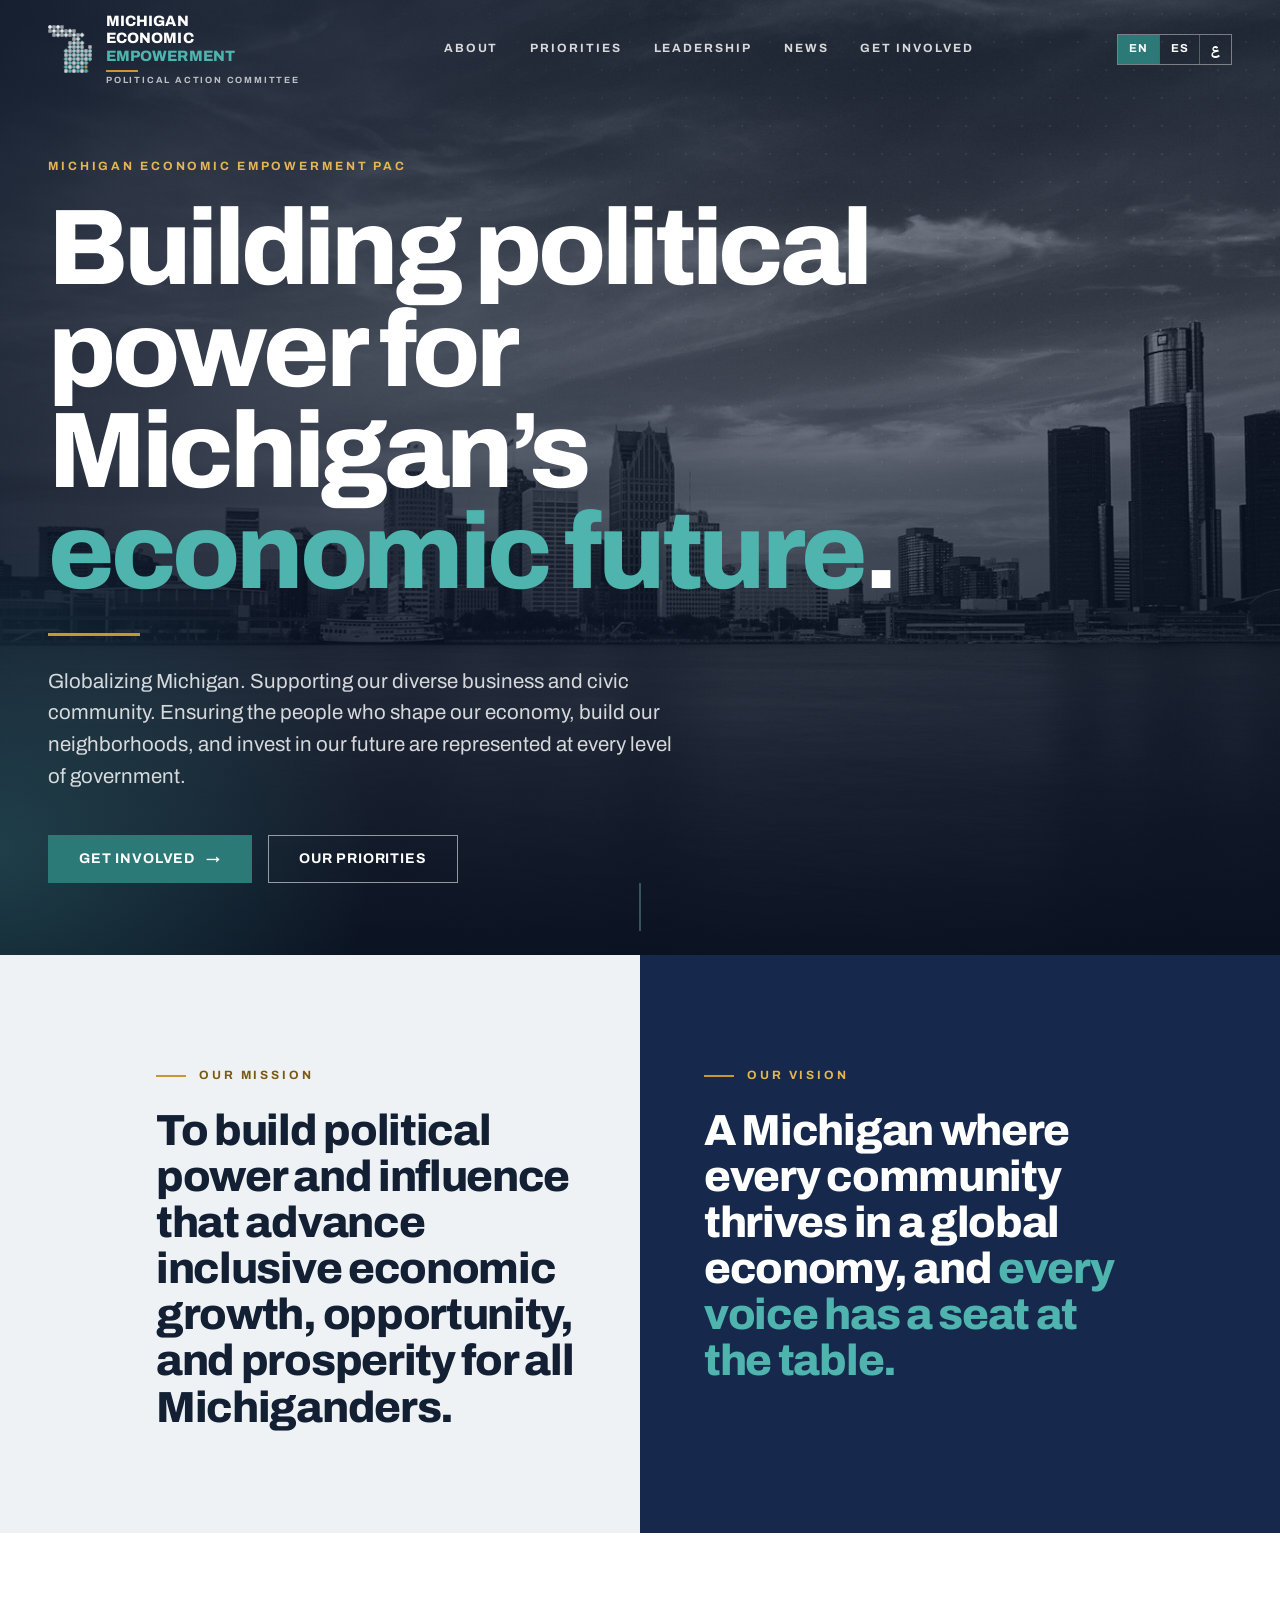
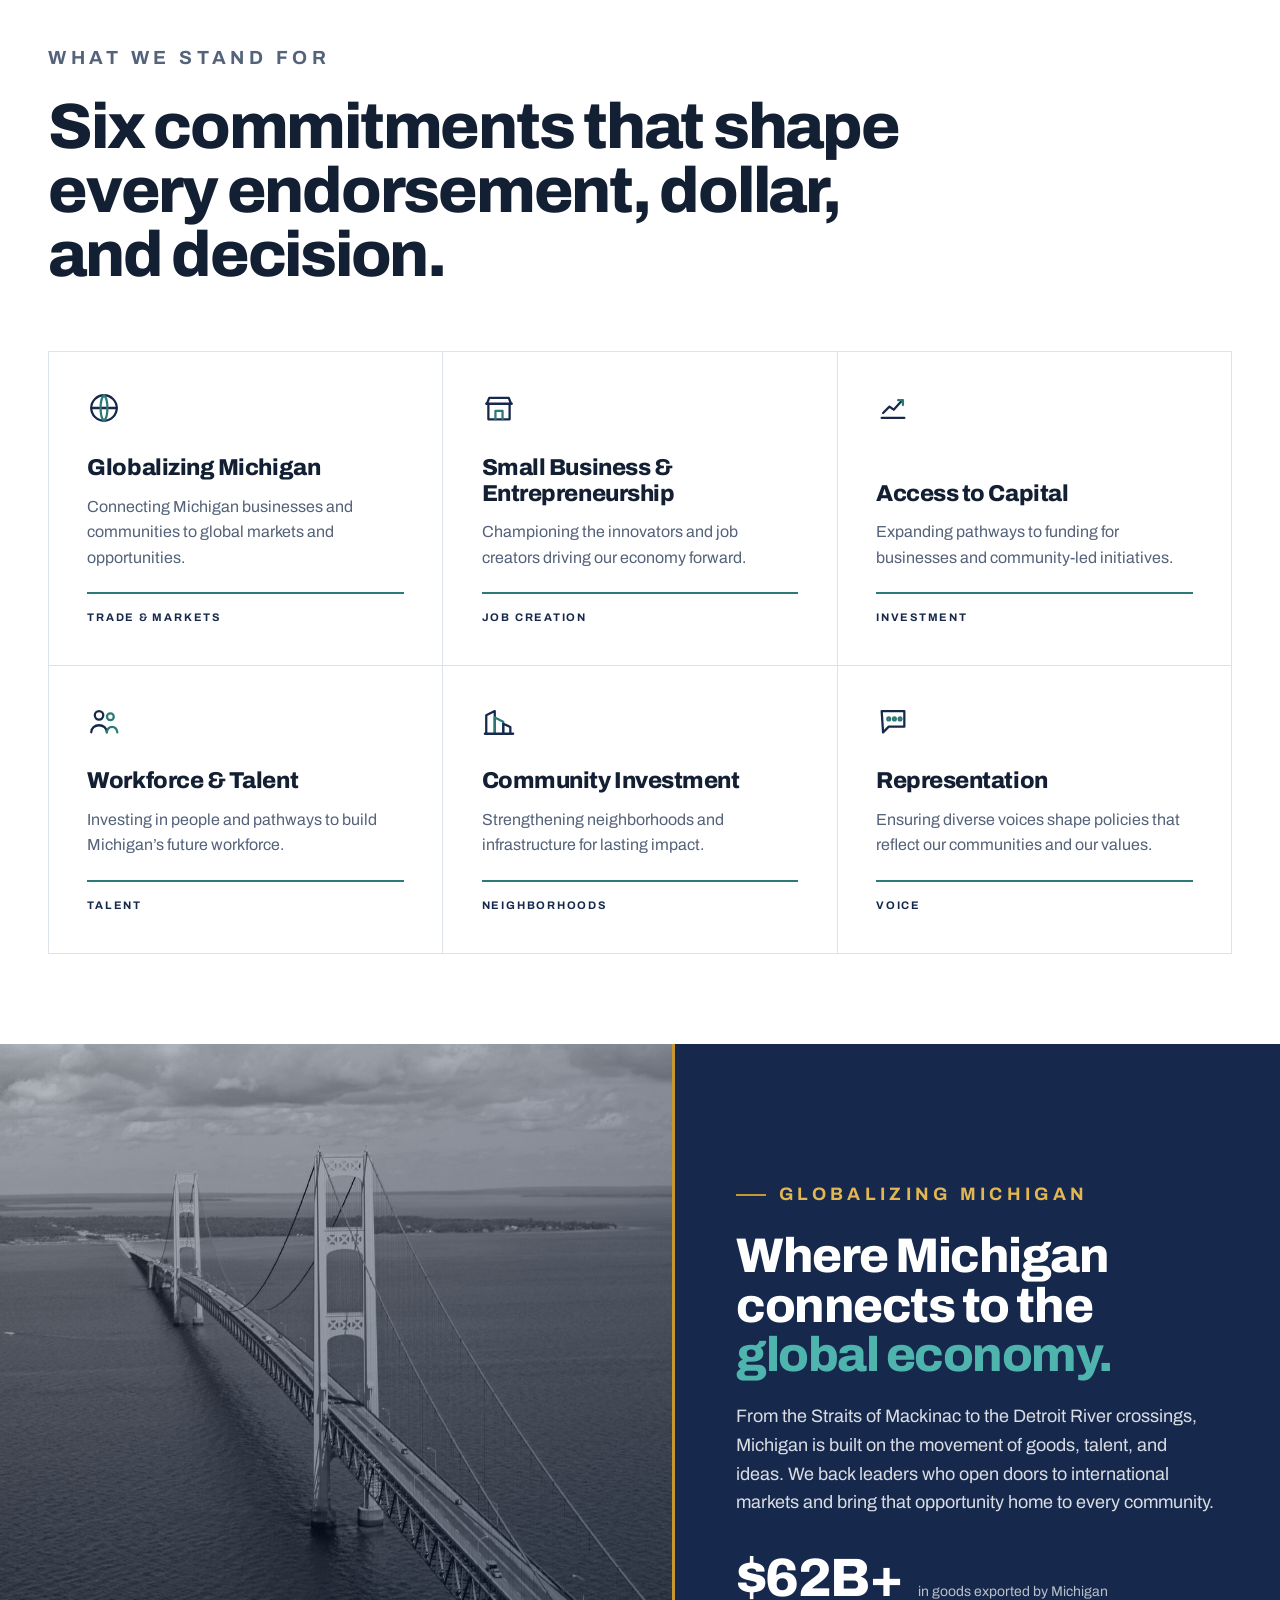
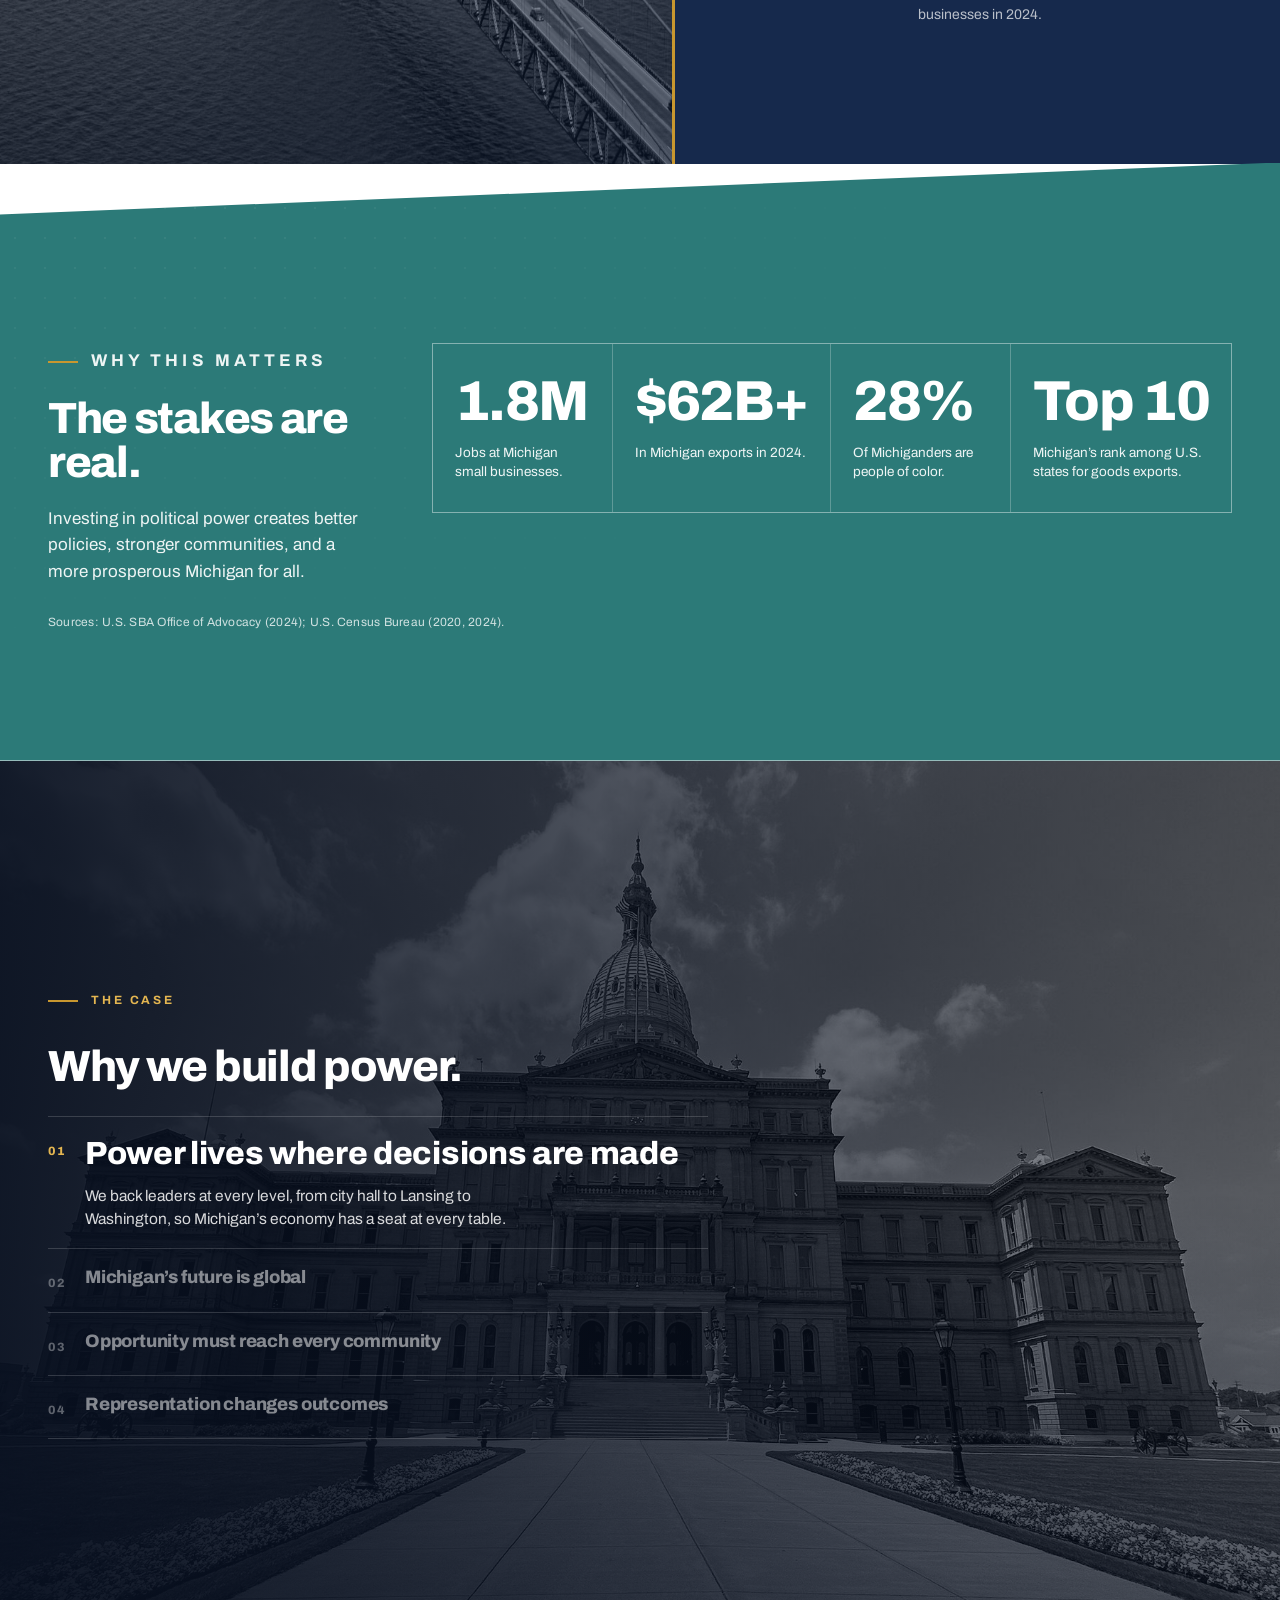
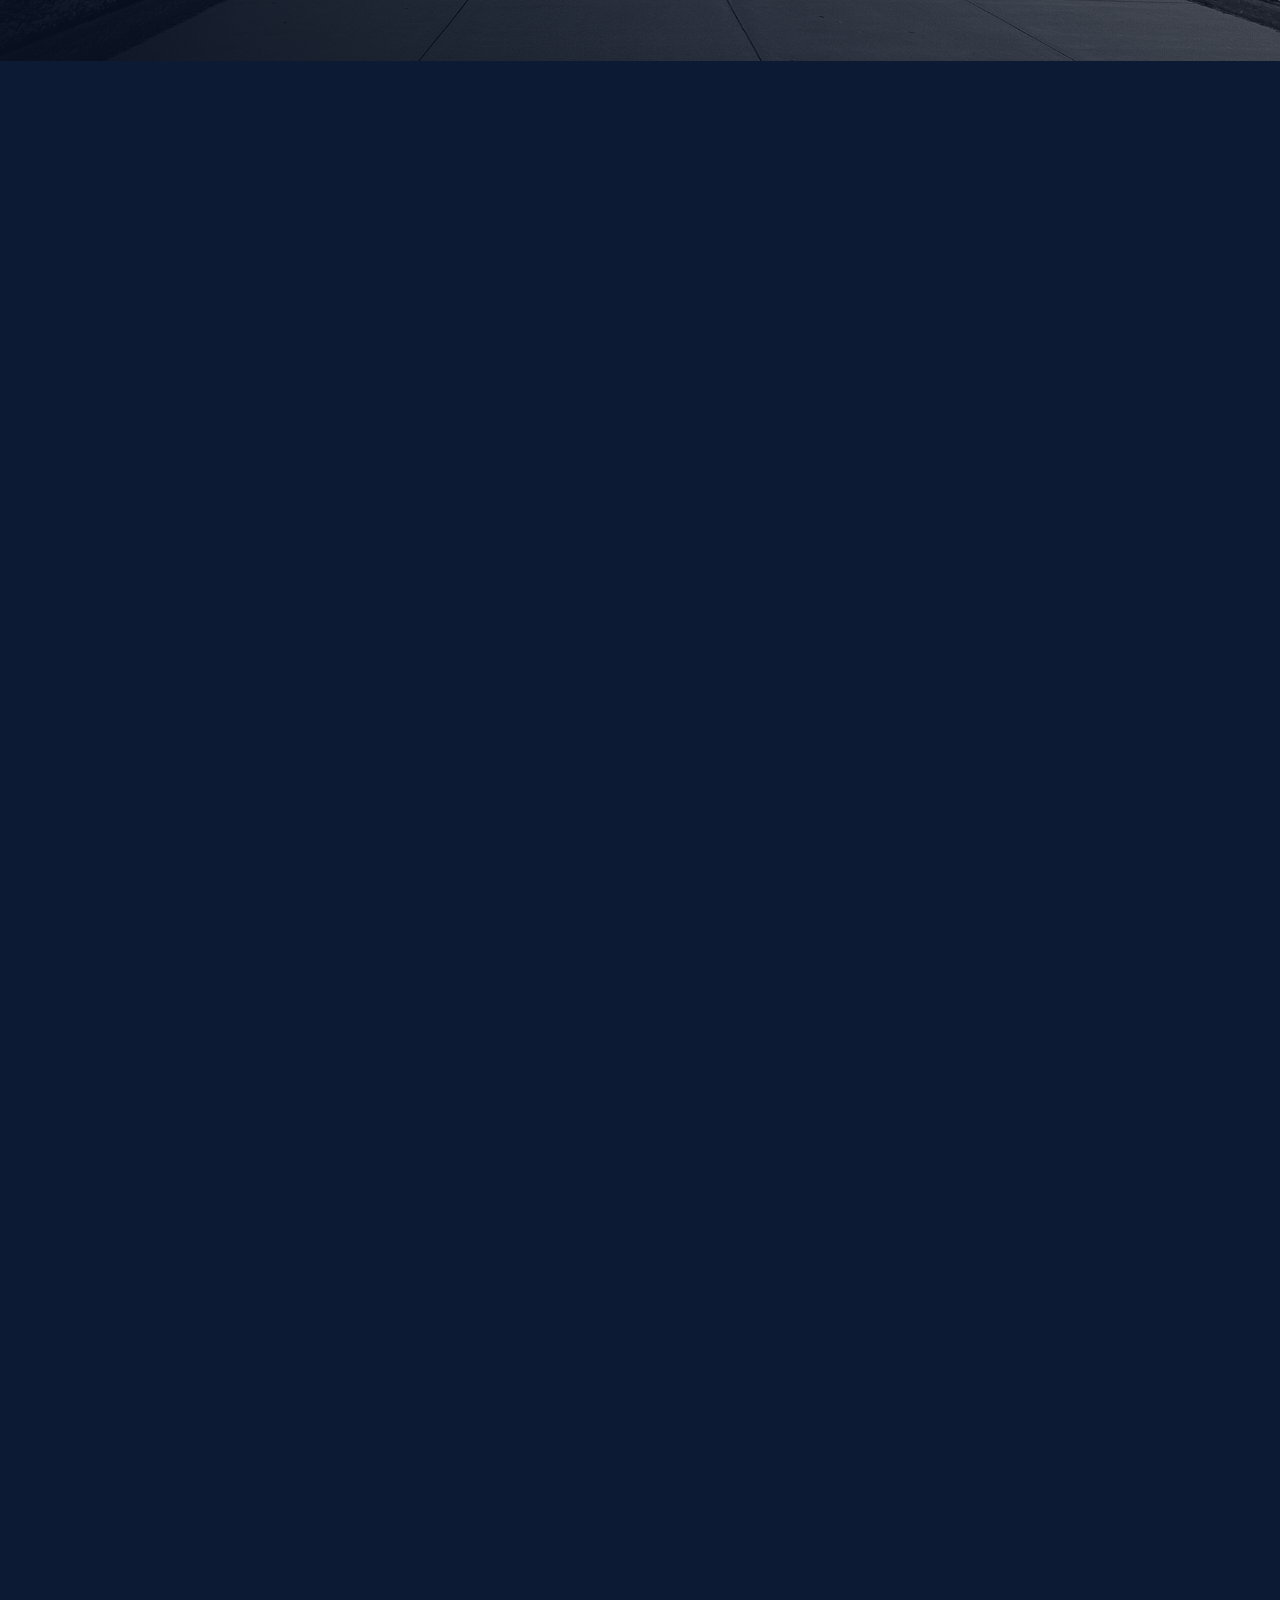
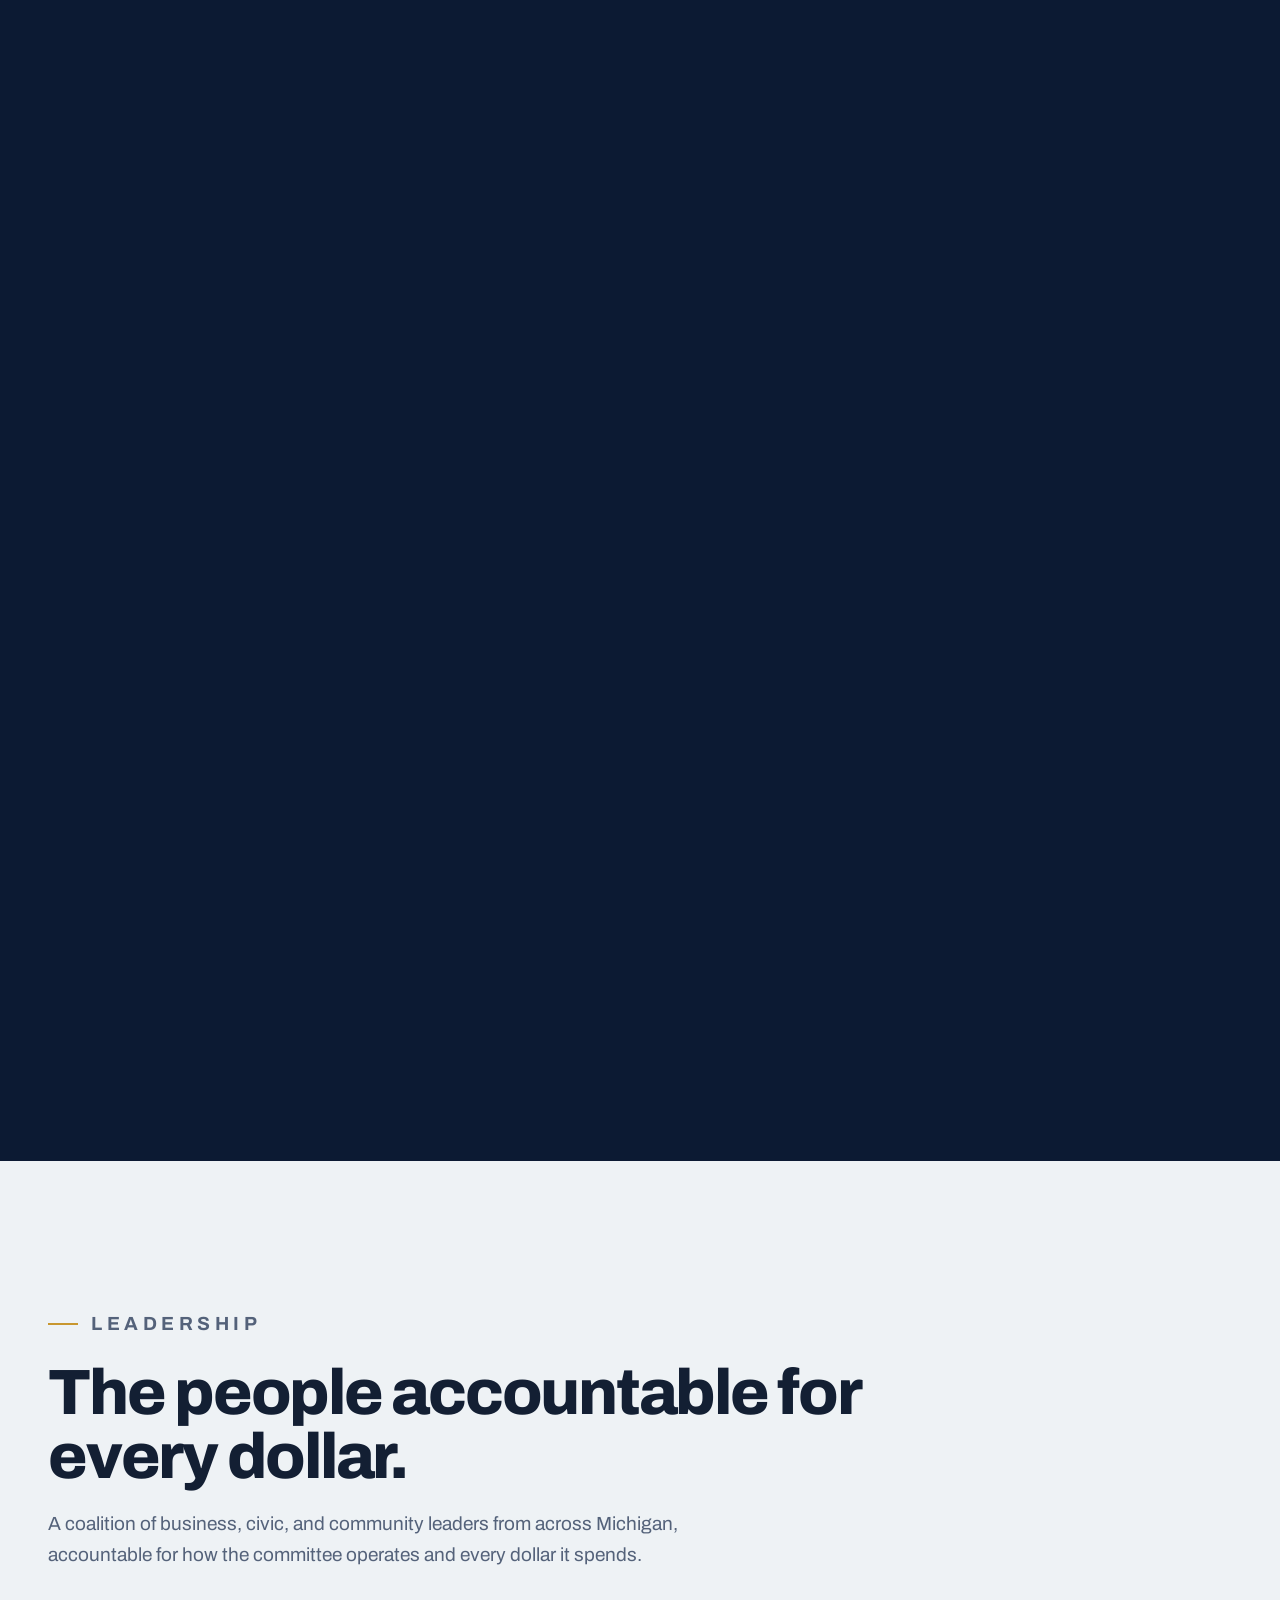
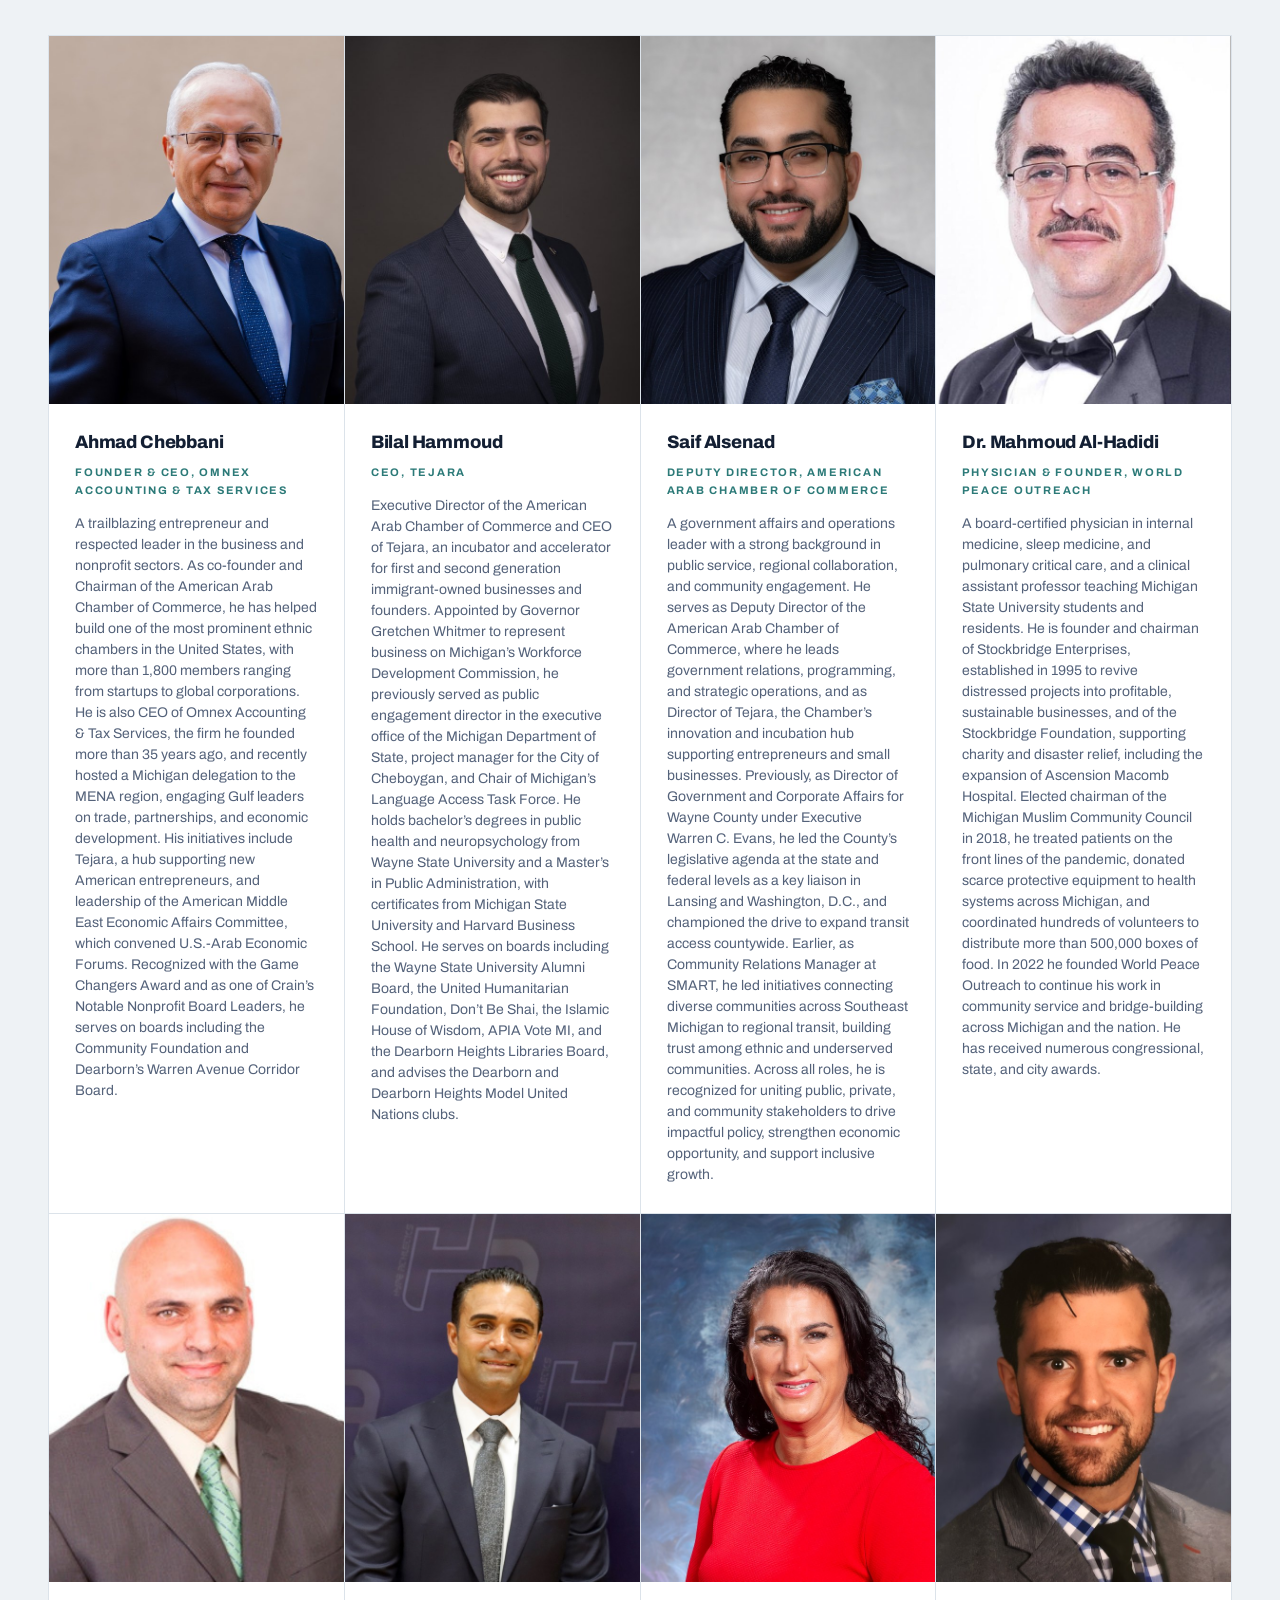
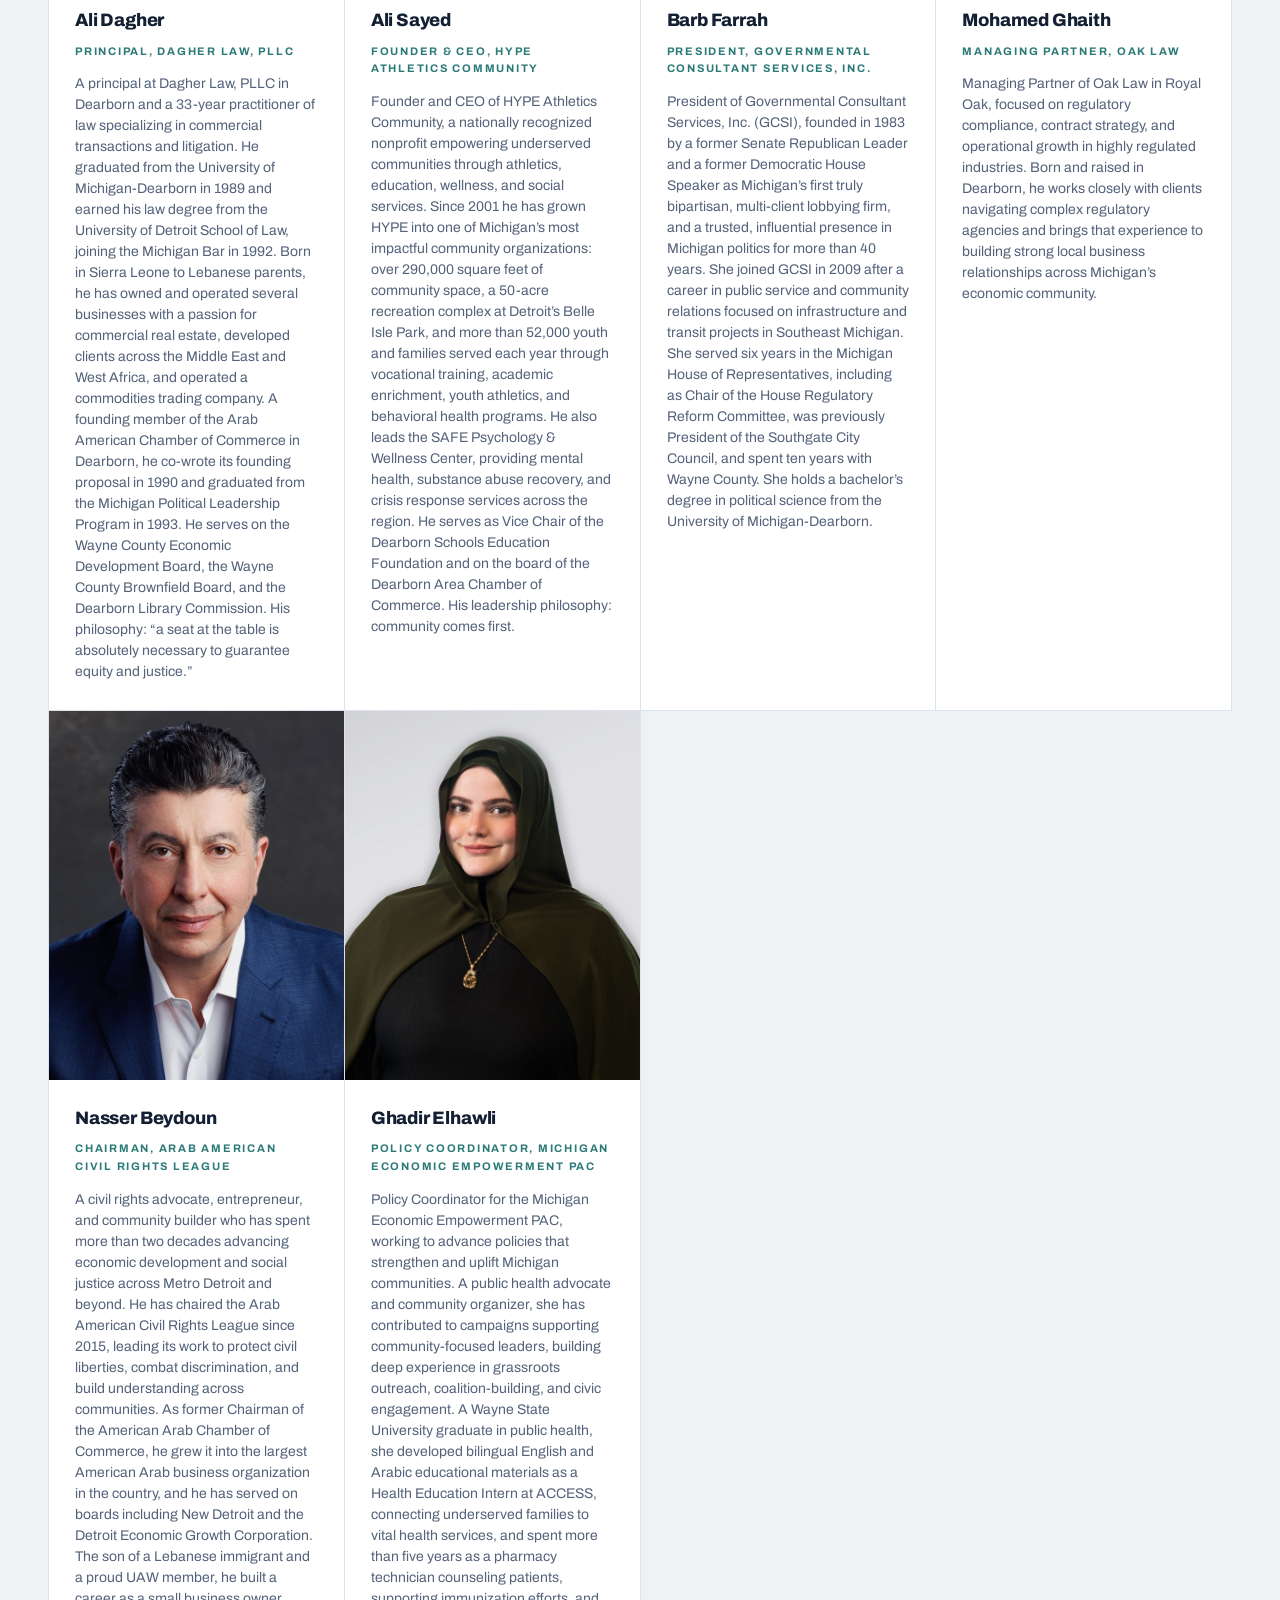
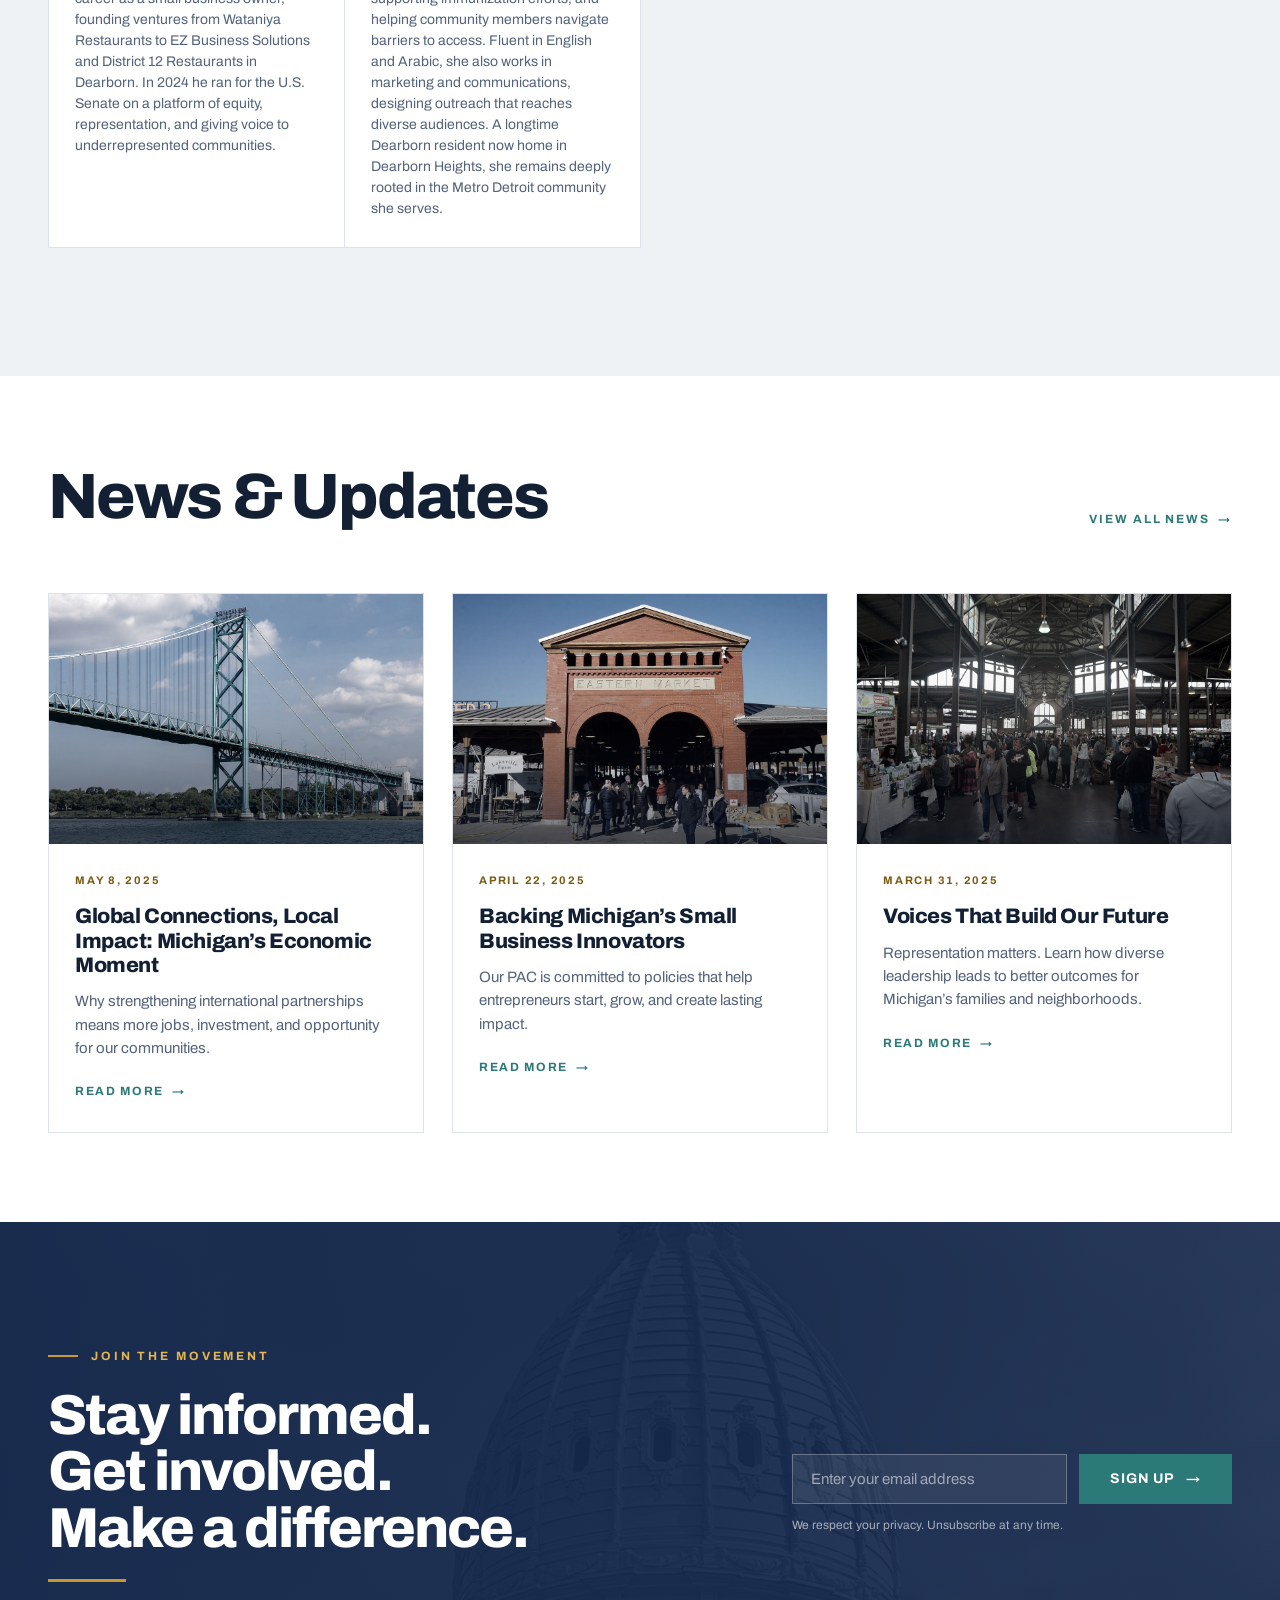
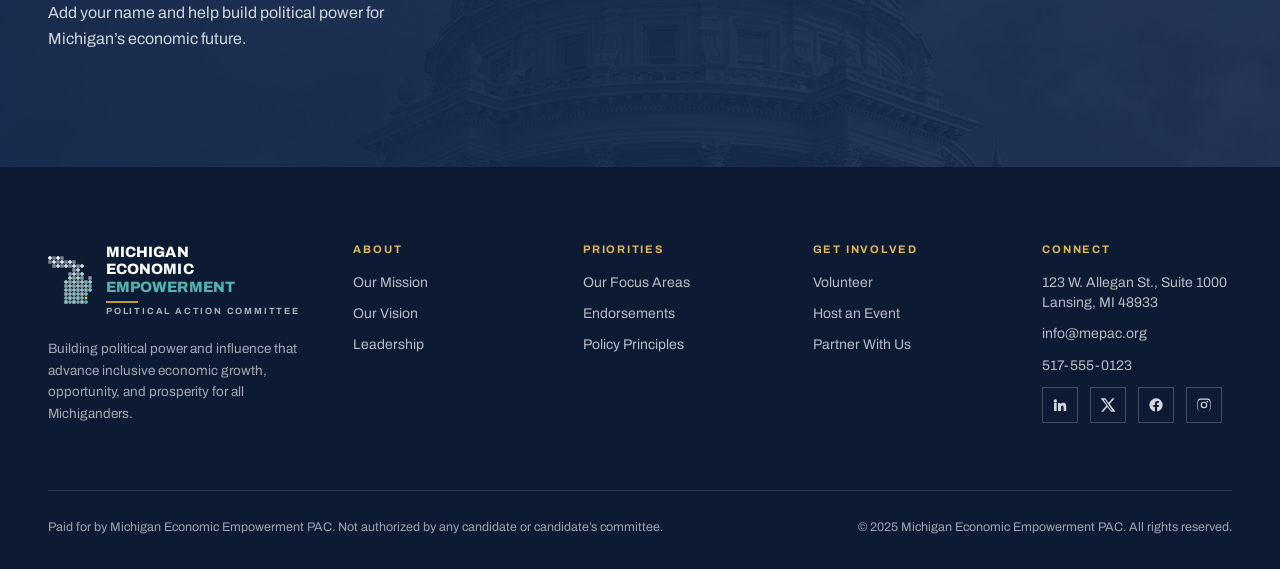
==== commit dde93ed4: "Rewrite all board bios thoroughly from the source documents Per the user, the no-Chamber-mention rul" ====
--- a/index.html
+++ b/index.html
@@ -591,16 +591,16 @@
       <p data-i18n="leadership.p">A coalition of business, civic, and community leaders from across Michigan, accountable for how the committee operates and every dollar it spends.</p>
     </div>
     <div class="people-grid">
-      <article class="person reveal"><div class="person__portrait"><img class="person__img" src="assets/img/board/chebbani.jpg" alt="Ahmad Chebbani" loading="lazy" width="620" height="775" /></div><div class="person__body"><div class="person__name">Ahmad Chebbani</div><div class="person__role" data-i18n="role.r1">Founder &amp; CEO, Omnex Accounting &amp; Tax Services</div><p class="person__bio" data-i18n="person.b1">An entrepreneur and civic leader with more than 35 years guiding Michigan businesses through complex financial systems. He founded Tejara to support new American entrepreneurs and recently led a Michigan trade delegation to the MENA region, opening new partnerships for the state.</p></div></article>
-      <article class="person reveal d1"><div class="person__portrait"><img class="person__img" src="assets/img/board/hammoud.jpg" alt="Bilal Hammoud" loading="lazy" width="620" height="775" /></div><div class="person__body"><div class="person__name">Bilal Hammoud</div><div class="person__role" data-i18n="role.r2">CEO, Tejara</div><p class="person__bio" data-i18n="person.b2">Appointed by Governor Gretchen Whitmer to Michigan&rsquo;s Workforce Development Commission. He leads Tejara, an incubator for immigrant-owned businesses, and previously served in the Michigan Department of State. He holds degrees from Wayne State and certificates from Michigan State and Harvard Business School.</p></div></article>
-      <article class="person reveal d2"><div class="person__portrait"><img class="person__img" src="assets/img/board/alsenad.jpg" alt="Saif Alsenad" loading="lazy" width="620" height="775" /></div><div class="person__body"><div class="person__name">Saif Alsenad</div><div class="person__role" data-i18n="role.r10">Director, Tejara</div><p class="person__bio" data-i18n="person.b10">A government affairs and operations leader, now Director of Tejara and Deputy Director of the AACC, supporting entrepreneurs and small businesses. He previously served as Director of Government and Corporate Affairs for Wayne County under Executive Warren C. Evans, leading the County&rsquo;s legislative agenda as a key liaison in Lansing and Washington, D.C., and championing the drive to expand transit access countywide. Earlier, as Community Relations Manager at SMART, he led initiatives connecting diverse communities across Southeast Michigan to regional transit, building trust among ethnic and underserved communities. Across every role, he is recognized for uniting public, private, and community stakeholders to drive impactful policy and inclusive growth.</p></div></article>
-      <article class="person reveal d3"><div class="person__portrait"><img class="person__img" src="assets/img/board/alhadidi.jpg" alt="Dr. Mahmoud Al-Hadidi" loading="lazy" width="620" height="775" /></div><div class="person__body"><div class="person__name">Dr. Mahmoud Al-Hadidi</div><div class="person__role" data-i18n="role.r9">Physician &amp; Founder, World Peace Outreach</div><p class="person__bio" data-i18n="person.b9">A board-certified physician in internal medicine, sleep medicine, and pulmonary critical care, and a clinical assistant professor at Michigan State University. He is founder and chairman of Stockbridge Enterprises and the Stockbridge Foundation, reviving distressed projects into sustainable businesses and supporting charity and disaster relief. As chairman of the Michigan Muslim Community Council, he helped distribute more than 500,000 boxes of food during the pandemic, and in 2022 he founded World Peace Outreach to advance community service and bridge-building across Michigan and the nation.</p></div></article>
-      <article class="person reveal"><div class="person__portrait"><img class="person__img" src="assets/img/board/dagher.jpg" alt="Ali Dagher" loading="lazy" width="620" height="775" /></div><div class="person__body"><div class="person__name">Ali Dagher</div><div class="person__role" data-i18n="role.r3">Principal, Dagher Law, PLLC</div><p class="person__bio" data-i18n="person.b3">A principal at Dagher Law, PLLC in Dearborn, with more than 30 years practicing commercial law. Born in Sierra Leone to Lebanese parents, he built a career spanning commercial real estate, litigation, and trade relationships across the Middle East and West Africa. He serves on the Wayne County Economic Development Board, the Wayne County Brownfield Board, and the Dearborn Library Commission. His philosophy: &ldquo;a seat at the table is absolutely necessary to guarantee equity and justice.&rdquo;</p></div></article>
-      <article class="person reveal d1"><div class="person__portrait"><img class="person__img" src="assets/img/board/sayed.jpg" alt="Ali Sayed" loading="lazy" width="620" height="775" /></div><div class="person__body"><div class="person__name">Ali Sayed</div><div class="person__role" data-i18n="role.r4">Founder &amp; CEO, HYPE Athletics Community</div><p class="person__bio" data-i18n="person.b4">Founder of HYPE Athletics Community, a nonprofit serving more than 52,000 youth and families each year through athletics, education, and wellness. Since 2001 he has grown it into one of Michigan&rsquo;s most impactful community organizations, spanning over 290,000 square feet of space.</p></div></article>
-      <article class="person reveal d2"><div class="person__portrait"><img class="person__img" src="assets/img/board/farrah.jpg" alt="Barb Farrah" loading="lazy" width="620" height="775" /></div><div class="person__body"><div class="person__name">Barb Farrah</div><div class="person__role" data-i18n="role.r6">President, Governmental Consultant Services, Inc.</div><p class="person__bio" data-i18n="person.b6">President of Governmental Consultant Services, Inc. (GCSI), one of Michigan&rsquo;s most established bipartisan lobbying firms. She served six years in the Michigan House of Representatives, chairing the House Regulatory Reform Committee, and was previously President of the Southgate City Council. Before entering government relations, she spent a decade with Wayne County focused on infrastructure and transit, and holds a bachelor&rsquo;s degree in political science from the University of Michigan-Dearborn.</p></div></article>
+      <article class="person reveal"><div class="person__portrait"><img class="person__img" src="assets/img/board/chebbani.jpg" alt="Ahmad Chebbani" loading="lazy" width="620" height="775" /></div><div class="person__body"><div class="person__name">Ahmad Chebbani</div><div class="person__role" data-i18n="role.r1">Founder &amp; CEO, Omnex Accounting &amp; Tax Services</div><p class="person__bio" data-i18n="person.b1">A trailblazing entrepreneur and respected leader in the business and nonprofit sectors. As co-founder and Chairman of the American Arab Chamber of Commerce, he has helped build one of the most prominent ethnic chambers in the United States, with more than 1,800 members ranging from startups to global corporations. He is also CEO of Omnex Accounting &amp; Tax Services, the firm he founded more than 35 years ago, and recently hosted a Michigan delegation to the MENA region, engaging Gulf leaders on trade, partnerships, and economic development. His initiatives include Tejara, a hub supporting new American entrepreneurs, and leadership of the American Middle East Economic Affairs Committee, which convened U.S.-Arab Economic Forums. Recognized with the Game Changers Award and as one of Crain&rsquo;s Notable Nonprofit Board Leaders, he serves on boards including the Community Foundation and Dearborn&rsquo;s Warren Avenue Corridor Board.</p></div></article>
+      <article class="person reveal d1"><div class="person__portrait"><img class="person__img" src="assets/img/board/hammoud.jpg" alt="Bilal Hammoud" loading="lazy" width="620" height="775" /></div><div class="person__body"><div class="person__name">Bilal Hammoud</div><div class="person__role" data-i18n="role.r2">CEO, Tejara</div><p class="person__bio" data-i18n="person.b2">Executive Director of the American Arab Chamber of Commerce and CEO of Tejara, an incubator and accelerator for first and second generation immigrant-owned businesses and founders. Appointed by Governor Gretchen Whitmer to represent business on Michigan&rsquo;s Workforce Development Commission, he previously served as public engagement director in the executive office of the Michigan Department of State, project manager for the City of Cheboygan, and Chair of Michigan&rsquo;s Language Access Task Force. He holds bachelor&rsquo;s degrees in public health and neuropsychology from Wayne State University and a Master&rsquo;s in Public Administration, with certificates from Michigan State University and Harvard Business School. He serves on boards including the Wayne State University Alumni Board, the United Humanitarian Foundation, Don&rsquo;t Be Shai, the Islamic House of Wisdom, APIA Vote MI, and the Dearborn Heights Libraries Board, and advises the Dearborn and Dearborn Heights Model United Nations clubs.</p></div></article>
+      <article class="person reveal d2"><div class="person__portrait"><img class="person__img" src="assets/img/board/alsenad.jpg" alt="Saif Alsenad" loading="lazy" width="620" height="775" /></div><div class="person__body"><div class="person__name">Saif Alsenad</div><div class="person__role" data-i18n="role.r10">Deputy Director, American Arab Chamber of Commerce</div><p class="person__bio" data-i18n="person.b10">A government affairs and operations leader with a strong background in public service, regional collaboration, and community engagement. He serves as Deputy Director of the American Arab Chamber of Commerce, where he leads government relations, programming, and strategic operations, and as Director of Tejara, the Chamber&rsquo;s innovation and incubation hub supporting entrepreneurs and small businesses. Previously, as Director of Government and Corporate Affairs for Wayne County under Executive Warren C. Evans, he led the County&rsquo;s legislative agenda at the state and federal levels as a key liaison in Lansing and Washington, D.C., and championed the drive to expand transit access countywide. Earlier, as Community Relations Manager at SMART, he led initiatives connecting diverse communities across Southeast Michigan to regional transit, building trust among ethnic and underserved communities. Across all roles, he is recognized for uniting public, private, and community stakeholders to drive impactful policy, strengthen economic opportunity, and support inclusive growth.</p></div></article>
+      <article class="person reveal d3"><div class="person__portrait"><img class="person__img" src="assets/img/board/alhadidi.jpg" alt="Dr. Mahmoud Al-Hadidi" loading="lazy" width="620" height="775" /></div><div class="person__body"><div class="person__name">Dr. Mahmoud Al-Hadidi</div><div class="person__role" data-i18n="role.r9">Physician &amp; Founder, World Peace Outreach</div><p class="person__bio" data-i18n="person.b9">A board-certified physician in internal medicine, sleep medicine, and pulmonary critical care, and a clinical assistant professor teaching Michigan State University students and residents. He is founder and chairman of Stockbridge Enterprises, established in 1995 to revive distressed projects into profitable, sustainable businesses, and of the Stockbridge Foundation, supporting charity and disaster relief, including the expansion of Ascension Macomb Hospital. Elected chairman of the Michigan Muslim Community Council in 2018, he treated patients on the front lines of the pandemic, donated scarce protective equipment to health systems across Michigan, and coordinated hundreds of volunteers to distribute more than 500,000 boxes of food. In 2022 he founded World Peace Outreach to continue his work in community service and bridge-building across Michigan and the nation. He has received numerous congressional, state, and city awards.</p></div></article>
+      <article class="person reveal"><div class="person__portrait"><img class="person__img" src="assets/img/board/dagher.jpg" alt="Ali Dagher" loading="lazy" width="620" height="775" /></div><div class="person__body"><div class="person__name">Ali Dagher</div><div class="person__role" data-i18n="role.r3">Principal, Dagher Law, PLLC</div><p class="person__bio" data-i18n="person.b3">A principal at Dagher Law, PLLC in Dearborn and a 33-year practitioner of law specializing in commercial transactions and litigation. He graduated from the University of Michigan-Dearborn in 1989 and earned his law degree from the University of Detroit School of Law, joining the Michigan Bar in 1992. Born in Sierra Leone to Lebanese parents, he has owned and operated several businesses with a passion for commercial real estate, developed clients across the Middle East and West Africa, and operated a commodities trading company. A founding member of the Arab American Chamber of Commerce in Dearborn, he co-wrote its founding proposal in 1990 and graduated from the Michigan Political Leadership Program in 1993. He serves on the Wayne County Economic Development Board, the Wayne County Brownfield Board, and the Dearborn Library Commission. His philosophy: &ldquo;a seat at the table is absolutely necessary to guarantee equity and justice.&rdquo;</p></div></article>
+      <article class="person reveal d1"><div class="person__portrait"><img class="person__img" src="assets/img/board/sayed.jpg" alt="Ali Sayed" loading="lazy" width="620" height="775" /></div><div class="person__body"><div class="person__name">Ali Sayed</div><div class="person__role" data-i18n="role.r4">Founder &amp; CEO, HYPE Athletics Community</div><p class="person__bio" data-i18n="person.b4">Founder and CEO of HYPE Athletics Community, a nationally recognized nonprofit empowering underserved communities through athletics, education, wellness, and social services. Since 2001 he has grown HYPE into one of Michigan&rsquo;s most impactful community organizations: over 290,000 square feet of community space, a 50-acre recreation complex at Detroit&rsquo;s Belle Isle Park, and more than 52,000 youth and families served each year through vocational training, academic enrichment, youth athletics, and behavioral health programs. He also leads the SAFE Psychology &amp; Wellness Center, providing mental health, substance abuse recovery, and crisis response services across the region. He serves as Vice Chair of the Dearborn Schools Education Foundation and on the board of the Dearborn Area Chamber of Commerce. His leadership philosophy: community comes first.</p></div></article>
+      <article class="person reveal d2"><div class="person__portrait"><img class="person__img" src="assets/img/board/farrah.jpg" alt="Barb Farrah" loading="lazy" width="620" height="775" /></div><div class="person__body"><div class="person__name">Barb Farrah</div><div class="person__role" data-i18n="role.r6">President, Governmental Consultant Services, Inc.</div><p class="person__bio" data-i18n="person.b6">President of Governmental Consultant Services, Inc. (GCSI), founded in 1983 by a former Senate Republican Leader and a former Democratic House Speaker as Michigan&rsquo;s first truly bipartisan, multi-client lobbying firm, and a trusted, influential presence in Michigan politics for more than 40 years. She joined GCSI in 2009 after a career in public service and community relations focused on infrastructure and transit projects in Southeast Michigan. She served six years in the Michigan House of Representatives, including as Chair of the House Regulatory Reform Committee, was previously President of the Southgate City Council, and spent ten years with Wayne County. She holds a bachelor&rsquo;s degree in political science from the University of Michigan-Dearborn.</p></div></article>
       <article class="person reveal d3"><div class="person__portrait"><img class="person__img" src="assets/img/board/ghaith.jpg" alt="Mohamed Ghaith" loading="lazy" width="620" height="775" /></div><div class="person__body"><div class="person__name">Mohamed Ghaith</div><div class="person__role" data-i18n="role.r5">Managing Partner, Oak Law</div><p class="person__bio" data-i18n="person.b5">Managing Partner of Oak Law in Royal Oak, focused on regulatory compliance, contract strategy, and operational growth in highly regulated industries. Born and raised in Dearborn, he works closely with clients navigating complex regulatory agencies and brings that experience to building strong local business relationships across Michigan&rsquo;s economic community.</p></div></article>
-      <article class="person reveal"><div class="person__portrait"><img class="person__img" src="assets/img/board/beydoun.jpg" alt="Nasser Beydoun" loading="lazy" width="620" height="775" /></div><div class="person__body"><div class="person__name">Nasser Beydoun</div><div class="person__role" data-i18n="role.r7">Chairman, Arab American Civil Rights League</div><p class="person__bio" data-i18n="person.b7">A civil rights advocate and entrepreneur with more than two decades advancing economic development and social justice across Metro Detroit. He chairs the Arab American Civil Rights League, which protects civil liberties and combats discrimination, and has served on the boards of New Detroit and the Detroit Economic Growth Corporation. A small business founder, he ran for the U.S. Senate in 2024.</p></div></article>
-      <article class="person reveal d1"><div class="person__portrait"><img class="person__img" src="assets/img/board/elhawli.jpg" alt="Ghadir Elhawli" loading="lazy" width="620" height="775" /></div><div class="person__body"><div class="person__name">Ghadir Elhawli</div><div class="person__role" data-i18n="role.r8">Policy Coordinator, Michigan Economic Empowerment PAC</div><p class="person__bio" data-i18n="person.b8">Policy Coordinator for the Michigan Economic Empowerment PAC and a public health advocate focused on connecting people with resources, representation, and opportunity. A Wayne State University graduate in public health, she developed bilingual English and Arabic health materials at ACCESS and counseled patients as a pharmacy technician. Fluent in English and Arabic, she brings a culturally responsive approach to grassroots outreach and communications.</p></div></article>
+      <article class="person reveal"><div class="person__portrait"><img class="person__img" src="assets/img/board/beydoun.jpg" alt="Nasser Beydoun" loading="lazy" width="620" height="775" /></div><div class="person__body"><div class="person__name">Nasser Beydoun</div><div class="person__role" data-i18n="role.r7">Chairman, Arab American Civil Rights League</div><p class="person__bio" data-i18n="person.b7">A civil rights advocate, entrepreneur, and community builder who has spent more than two decades advancing economic development and social justice across Metro Detroit and beyond. He has chaired the Arab American Civil Rights League since 2015, leading its work to protect civil liberties, combat discrimination, and build understanding across communities. As former Chairman of the American Arab Chamber of Commerce, he grew it into the largest American Arab business organization in the country, and he has served on boards including New Detroit and the Detroit Economic Growth Corporation. The son of a Lebanese immigrant and a proud UAW member, he built a career as a small business owner, founding ventures from Wataniya Restaurants to EZ Business Solutions and District 12 Restaurants in Dearborn. In 2024 he ran for the U.S. Senate on a platform of equity, representation, and giving voice to underrepresented communities.</p></div></article>
+      <article class="person reveal d1"><div class="person__portrait"><img class="person__img" src="assets/img/board/elhawli.jpg" alt="Ghadir Elhawli" loading="lazy" width="620" height="775" /></div><div class="person__body"><div class="person__name">Ghadir Elhawli</div><div class="person__role" data-i18n="role.r8">Policy Coordinator, Michigan Economic Empowerment PAC</div><p class="person__bio" data-i18n="person.b8">Policy Coordinator for the Michigan Economic Empowerment PAC, working to advance policies that strengthen and uplift Michigan communities. A public health advocate and community organizer, she has contributed to campaigns supporting community-focused leaders, building deep experience in grassroots outreach, coalition-building, and civic engagement. A Wayne State University graduate in public health, she developed bilingual English and Arabic educational materials as a Health Education Intern at ACCESS, connecting underserved families to vital health services, and spent more than five years as a pharmacy technician counseling patients, supporting immunization efforts, and helping community members navigate barriers to access. Fluent in English and Arabic, she also works in marketing and communications, designing outreach that reaches diverse audiences. A longtime Dearborn resident now home in Dearborn Heights, she remains deeply rooted in the Metro Detroit community she serves.</p></div></article>
     </div>
   </div>
 </section>
@@ -860,8 +860,8 @@
       "case.p3.d":"Desde Detroit hasta Grand Rapids, invertimos en los vecindarios y las pequeñas empresas que impulsan el estado.",
       "case.p4.d":"Cuando las personas que construyen nuestra economía ayudan a dar forma a sus políticas, todos salimos ganando.",
       "leadership.eyebrow":"Liderazgo","leadership.h2":"Las personas responsables de cada dólar.","leadership.p":"Una coalición de líderes empresariales, cívicos y comunitarios de todo Michigan, responsables del funcionamiento del comité y de cada dólar que gasta.",
-      "role.r1":"Fundador y director ejecutivo, Omnex Accounting & Tax Services","role.r2":"Director ejecutivo, Tejara","role.r3":"Socio principal, Dagher Law, PLLC","role.r4":"Fundador y director ejecutivo, HYPE Athletics Community","role.r5":"Socio director, Oak Law","role.r6":"Presidenta, Governmental Consultant Services, Inc.","role.r7":"Presidente, Liga de Derechos Civiles Árabe-Estadounidense","role.r8":"Coordinadora de Políticas, Michigan Economic Empowerment PAC","role.r9":"Médico y fundador, World Peace Outreach","role.r10":"Director, Tejara",
-      "person.b1":"Empresario y líder cívico con más de 35 años guiando a empresas de Michigan a través de sistemas financieros complejos. Fundó Tejara para apoyar a nuevos emprendedores estadounidenses y recientemente encabezó una delegación comercial de Michigan a la región MENA, abriendo nuevas alianzas para el estado.","person.b2":"Designado por la gobernadora Gretchen Whitmer para la Comisión de Desarrollo de la Fuerza Laboral de Michigan. Dirige Tejara, una incubadora para negocios de propietarios inmigrantes, y antes trabajó en el Departamento de Estado de Michigan. Tiene títulos de Wayne State y certificados de Michigan State y Harvard Business School.","person.b3":"Socio principal de Dagher Law, PLLC en Dearborn, con más de 30 años ejerciendo el derecho comercial. Nacido en Sierra Leona de padres libaneses, construyó una carrera que abarca bienes raíces comerciales, litigios y relaciones comerciales en Oriente Medio y África Occidental. Forma parte de la Junta de Desarrollo Económico del Condado de Wayne, la Junta de Brownfield del Condado de Wayne y la Comisión de Bibliotecas de Dearborn. Su filosofía: &ldquo;tener un lugar en la mesa es absolutamente necesario para garantizar la equidad y la justicia&rdquo;.","person.b4":"Fundador de HYPE Athletics Community, una organización sin fines de lucro que atiende a más de 52,000 jóvenes y familias cada año mediante deporte, educación y bienestar. Desde 2001 la convirtió en una de las organizaciones comunitarias de mayor impacto de Michigan, con más de 290,000 pies cuadrados de espacio.","person.b5":"Socio director de Oak Law en Royal Oak, enfocado en cumplimiento normativo, estrategia contractual y crecimiento operativo en industrias altamente reguladas. Nacido y criado en Dearborn, trabaja de cerca con clientes que enfrentan agencias regulatorias complejas y aporta esa experiencia para fortalecer las relaciones empresariales locales en la comunidad económica de Michigan.","person.b6":"Presidenta de Governmental Consultant Services, Inc. (GCSI), una de las firmas de cabildeo bipartidistas más consolidadas de Michigan. Cumplió seis años en la Cámara de Representantes de Michigan, presidiendo el Comité de Reforma Regulatoria, y anteriormente fue presidenta del Concejo Municipal de Southgate. Antes de dedicarse a las relaciones gubernamentales, trabajó una década en el Condado de Wayne enfocada en infraestructura y transporte, y tiene una licenciatura en ciencias políticas de la Universidad de Michigan-Dearborn.","person.b7":"Defensor de los derechos civiles y empresario con más de dos décadas impulsando el desarrollo económico y la justicia social en el área metropolitana de Detroit. Preside la Liga de Derechos Civiles Árabe-Estadounidense, que protege las libertades civiles y combate la discriminación, y ha formado parte de las juntas de New Detroit y la Detroit Economic Growth Corporation. Fundador de pequeñas empresas, se postuló al Senado de EE. UU. en 2024.","person.b8":"Coordinadora de Políticas del Michigan Economic Empowerment PAC y defensora de la salud pública, dedicada a conectar a las personas con recursos, representación y oportunidades. Graduada en salud pública por la Universidad Wayne State, desarrolló materiales de salud bilingües en inglés y árabe en ACCESS y asesoró a pacientes como técnica de farmacia. Bilingüe en inglés y árabe, aporta un enfoque culturalmente receptivo a la organización comunitaria y las comunicaciones.","person.b9":"Médico certificado en medicina interna, medicina del sueño y cuidados críticos pulmonares, y profesor clínico auxiliar en la Universidad Estatal de Michigan. Es fundador y presidente de Stockbridge Enterprises y de la Fundación Stockbridge, que revitalizan proyectos en dificultades y apoyan la caridad y el auxilio en desastres. Como presidente del Michigan Muslim Community Council, ayudó a distribuir más de 500,000 cajas de alimentos durante la pandemia, y en 2022 fundó World Peace Outreach para promover el servicio comunitario y la construcción de puentes en Michigan y en todo el país.","person.b10":"Líder en asuntos gubernamentales y operaciones, actualmente Director de Tejara y Subdirector de la AACC, apoyando a emprendedores y pequeñas empresas. Anteriormente fue Director de Asuntos Gubernamentales y Corporativos del Condado de Wayne bajo el Ejecutivo Warren C. Evans, dirigiendo la agenda legislativa del condado como enlace clave en Lansing y Washington, D.C., e impulsando la expansión del acceso al transporte en todo el condado. Antes, como Gerente de Relaciones Comunitarias en SMART, lideró iniciativas que conectaron a comunidades diversas del sureste de Michigan con el transporte regional, generando confianza entre comunidades étnicas y desatendidas. En cada función se le reconoce por unir a actores públicos, privados y comunitarios para impulsar políticas de impacto y un crecimiento inclusivo.",
+      "role.r1":"Fundador y director ejecutivo, Omnex Accounting & Tax Services","role.r2":"Director ejecutivo, Tejara","role.r3":"Socio principal, Dagher Law, PLLC","role.r4":"Fundador y director ejecutivo, HYPE Athletics Community","role.r5":"Socio director, Oak Law","role.r6":"Presidenta, Governmental Consultant Services, Inc.","role.r7":"Presidente, Liga de Derechos Civiles Árabe-Estadounidense","role.r8":"Coordinadora de Políticas, Michigan Economic Empowerment PAC","role.r9":"Médico y fundador, World Peace Outreach","role.r10":"Subdirector, Cámara de Comercio Árabe Americana",
+      "person.b1":"Empresario pionero y líder respetado en los sectores empresarial y sin fines de lucro. Como cofundador y presidente de la Cámara de Comercio Árabe Americana, ayudó a construir una de las cámaras étnicas más prominentes de Estados Unidos, con más de 1,800 miembros que van desde startups hasta corporaciones globales. Es también director ejecutivo de Omnex Accounting & Tax Services, la firma que fundó hace más de 35 años, y recientemente encabezó una delegación de Michigan a la región MENA para dialogar con líderes del Golfo sobre comercio, alianzas y desarrollo económico. Sus iniciativas incluyen Tejara, un centro de apoyo a nuevos emprendedores estadounidenses, y el liderazgo del American Middle East Economic Affairs Committee, que convocó los Foros Económicos EE. UU.-Árabes. Reconocido con el Game Changers Award y por Crain&rsquo;s entre los líderes destacados de juntas sin fines de lucro, forma parte de juntas como la Community Foundation y el Warren Avenue Corridor Board de Dearborn.","person.b2":"Director ejecutivo de la Cámara de Comercio Árabe Americana y CEO de Tejara, una incubadora y aceleradora para negocios de inmigrantes de primera y segunda generación. Designado por la gobernadora Gretchen Whitmer para representar a las empresas en la Comisión de Desarrollo de la Fuerza Laboral de Michigan, antes fue director de participación pública en la oficina ejecutiva del Departamento de Estado de Michigan, gerente de proyectos de la ciudad de Cheboygan y presidente del Grupo de Trabajo de Acceso Lingüístico de Michigan. Tiene licenciaturas en salud pública y neuropsicología de Wayne State, una maestría en Administración Pública, un certificado en Liderazgo Político de Michigan State y certificados de Harvard Business School. Forma parte de juntas como la Wayne State University Alumni Board, la United Humanitarian Foundation, Don&rsquo;t Be Shai, la Islamic House of Wisdom, APIA Vote MI y la Dearborn Heights Libraries Board, y asesora los clubes de Modelo de Naciones Unidas de Dearborn y Dearborn Heights.","person.b3":"Socio principal de Dagher Law, PLLC en Dearborn y abogado con 33 años de ejercicio, especializado en transacciones comerciales y litigios. Se graduó de la Universidad de Michigan-Dearborn en 1989, obtuvo su título de derecho en la University of Detroit School of Law e ingresó al Colegio de Abogados de Michigan en 1992. Nacido en Sierra Leona de padres libaneses, ha sido dueño y operador de diversos negocios con pasión por los bienes raíces comerciales, desarrolló clientes en Oriente Medio y África Occidental y operó una empresa de comercio de materias primas. Miembro fundador de la Cámara de Comercio Árabe Americana en Dearborn, coescribió su propuesta fundacional en 1990 y se graduó del Michigan Political Leadership Program en 1993. Forma parte de la Junta de Desarrollo Económico del Condado de Wayne, la Junta de Brownfield del Condado de Wayne y la Comisión de Bibliotecas de Dearborn. Su filosofía: &ldquo;tener un lugar en la mesa es absolutamente necesario para garantizar la equidad y la justicia&rdquo;.","person.b4":"Fundador y director ejecutivo de HYPE Athletics Community, una organización sin fines de lucro reconocida a nivel nacional que empodera a comunidades desatendidas mediante deporte, educación, bienestar y servicios sociales. Desde 2001 la ha convertido en una de las organizaciones comunitarias de mayor impacto de Michigan: más de 290,000 pies cuadrados de espacio comunitario, un complejo recreativo de 50 acres en el parque Belle Isle de Detroit y más de 52,000 jóvenes y familias atendidos cada año mediante formación vocacional, enriquecimiento académico, deporte juvenil y programas de salud conductual. También dirige el SAFE Psychology & Wellness Center, que brinda salud mental, recuperación de adicciones y respuesta a crisis en toda la región. Es vicepresidente de la Dearborn Schools Education Foundation y miembro de la junta de la Cámara de Comercio del Área de Dearborn. Su filosofía de liderazgo: la comunidad es primero.","person.b5":"Socio director de Oak Law en Royal Oak, enfocado en cumplimiento normativo, estrategia contractual y crecimiento operativo en industrias altamente reguladas. Nacido y criado en Dearborn, trabaja de cerca con clientes que enfrentan agencias regulatorias complejas y aporta esa experiencia para fortalecer las relaciones empresariales locales en la comunidad económica de Michigan.","person.b6":"Presidenta de Governmental Consultant Services, Inc. (GCSI), fundada en 1983 por un exlíder republicano del Senado y un expresidente demócrata de la Cámara como la primera firma de cabildeo verdaderamente bipartidista y multicliente de Michigan, con más de 40 años como presencia confiable e influyente en la política estatal. Se incorporó a GCSI en 2009 tras una carrera en el servicio público y las relaciones comunitarias enfocada en proyectos de infraestructura y transporte en el sureste de Michigan. Cumplió seis años en la Cámara de Representantes de Michigan, presidiendo el Comité de Reforma Regulatoria, fue presidenta del Concejo Municipal de Southgate y trabajó diez años en el Condado de Wayne. Tiene una licenciatura en ciencias políticas de la Universidad de Michigan-Dearborn.","person.b7":"Defensor de los derechos civiles, empresario y constructor de comunidad con más de dos décadas impulsando el desarrollo económico y la justicia social en el área metropolitana de Detroit y más allá. Preside la Liga de Derechos Civiles Árabe-Estadounidense desde 2015, protegiendo las libertades civiles, combatiendo la discriminación y construyendo entendimiento entre comunidades. Como expresidente de la Cámara de Comercio Árabe Americana, la convirtió en la mayor organización empresarial árabe-estadounidense del país, y ha formado parte de juntas como New Detroit y la Detroit Economic Growth Corporation. Hijo de un inmigrante libanés y orgulloso miembro del UAW, construyó una carrera como pequeño empresario, fundando negocios desde Wataniya Restaurants hasta EZ Business Solutions y District 12 Restaurants en Dearborn. En 2024 se postuló al Senado de EE. UU. con una plataforma de equidad, representación y voz para las comunidades subrepresentadas.","person.b8":"Coordinadora de Políticas del Michigan Economic Empowerment PAC, donde trabaja para impulsar políticas que fortalezcan y eleven a las comunidades de Michigan. Defensora de la salud pública y organizadora comunitaria, ha contribuido a campañas de líderes enfocados en la comunidad, acumulando profunda experiencia en organización de base, construcción de coaliciones y participación cívica. Graduada en salud pública por la Universidad Wayne State, desarrolló materiales educativos bilingües en inglés y árabe como pasante de educación en salud en ACCESS, conectando a familias desatendidas con servicios de salud vitales, y pasó más de cinco años como técnica de farmacia asesorando a pacientes, apoyando la vacunación y ayudando a superar barreras de acceso. Bilingüe en inglés y árabe, también trabaja en marketing y comunicaciones diseñando contenidos que llegan a audiencias diversas. Residente de Dearborn por muchos años y ahora de Dearborn Heights, sigue profundamente arraigada en la comunidad del Metro Detroit a la que sirve.","person.b9":"Médico certificado en medicina interna, medicina del sueño y cuidados críticos pulmonares, y profesor clínico auxiliar que enseña a estudiantes y residentes de la Universidad Estatal de Michigan. Fundador y presidente de Stockbridge Enterprises, establecida en 1995 para revivir proyectos en dificultades y convertirlos en negocios rentables y sostenibles, y de la Fundación Stockbridge, dedicada a la caridad y el auxilio en desastres, incluida la ampliación del Ascension Macomb Hospital. Elegido presidente del Michigan Muslim Community Council en 2018, atendió pacientes en primera línea durante la pandemia, donó equipo de protección escaso a sistemas de salud de todo Michigan y coordinó a cientos de voluntarios para distribuir más de 500,000 cajas de alimentos. En 2022 fundó World Peace Outreach para continuar su labor de servicio comunitario y construcción de puentes en Michigan y en todo el país. Ha recibido numerosos reconocimientos congresionales, estatales y municipales.","person.b10":"Líder en asuntos gubernamentales y operaciones con una sólida trayectoria en el servicio público, la colaboración regional y la participación comunitaria. Es Subdirector de la Cámara de Comercio Árabe Americana, donde dirige las relaciones gubernamentales, la programación y las operaciones estratégicas, y Director de Tejara, el centro de innovación e incubación de la Cámara que apoya a emprendedores y pequeñas empresas. Anteriormente fue Director de Asuntos Gubernamentales y Corporativos del Condado de Wayne bajo el Ejecutivo Warren C. Evans, dirigiendo la agenda legislativa del condado a nivel estatal y federal como enlace clave en Lansing y Washington, D.C., e impulsando la expansión del acceso al transporte en todo el condado. Antes, como Gerente de Relaciones Comunitarias en SMART, lideró iniciativas que conectaron a comunidades diversas del sureste de Michigan con el transporte regional, generando confianza entre comunidades étnicas y desatendidas. En cada función se le reconoce por unir a actores públicos, privados y comunitarios para impulsar políticas de impacto, fortalecer las oportunidades económicas y apoyar un crecimiento inclusivo.",
       "news.h2":"Noticias y Novedades","news.viewall":"Ver todas las noticias","news.read":"Leer más",
       "n1.title":"Conexiones globales, impacto local: el momento económico de Michigan","n1.dek":"Por qué fortalecer las alianzas internacionales significa más empleos, inversión y oportunidades para nuestras comunidades.","n1.date":"8 de mayo de 2025",
       "n2.title":"Apoyando a los innovadores de las pequeñas empresas de Michigan","n2.dek":"Nuestro PAC está comprometido con políticas que ayudan a los emprendedores a iniciar, crecer y generar un impacto duradero.","n2.date":"22 de abril de 2025",
@@ -901,8 +901,8 @@
     "case.p3.d":"من ديترويت إلى غراند رابيدز، نستثمر في الأحياء والأعمال الصغيرة التي تُشغّل الولاية.",
     "case.p4.d":"حين يساعد صنّاع اقتصادنا في رسم سياساته، يستفيد الجميع.",
     "leadership.eyebrow":"القيادة","leadership.h2":"الأشخاص المسؤولون عن كل دولار.","leadership.p":"تحالفٌ من قادة الأعمال والمجتمع المدني من أنحاء ميشيغان، مسؤولون عن إدارة اللجنة وعن كل دولار تُنفقه.",
-    "role.r1":"المؤسس والرئيس التنفيذي، Omnex Accounting & Tax Services","role.r2":"الرئيس التنفيذي، Tejara","role.r3":"شريك رئيسي، Dagher Law, PLLC","role.r4":"المؤسس والرئيس التنفيذي، HYPE Athletics Community","role.r5":"الشريك الإداري، Oak Law","role.r6":"الرئيسة، Governmental Consultant Services, Inc.","role.r7":"رئيس، رابطة الحقوق المدنية العربية الأمريكية","role.r8":"منسّقة السياسات، Michigan Economic Empowerment PAC","role.r9":"طبيب ومؤسس، World Peace Outreach","role.r10":"مدير، Tejara",
-    "person.b1":"رائد أعمال وقائد مدني يتمتع بأكثر من ٣٥ عامًا في إرشاد شركات ميشيغان عبر الأنظمة المالية المعقّدة. أسّس «تجارة» لدعم روّاد الأعمال الأمريكيين الجدد، وقاد مؤخرًا وفدًا تجاريًا من ميشيغان إلى منطقة الشرق الأوسط وشمال إفريقيا، فاتحًا شراكات جديدة للولاية.","person.b2":"عيّنته الحاكمة غريتشن ويتمر في لجنة تطوير القوى العاملة بولاية ميشيغان. يقود «تجارة»، وهي حاضنة لأعمالٍ يملكها مهاجرون، وعمل سابقًا في وزارة خارجية ولاية ميشيغان. يحمل شهادات من جامعة واين ستيت وشهادات من جامعة ولاية ميشيغان وكلية هارفارد للأعمال.","person.b3":"شريك رئيسي في Dagher Law, PLLC في ديربورن، وله أكثر من ٣٠ عامًا في ممارسة القانون التجاري. وُلِد في سيراليون لأبوين لبنانيين، وبنى مسيرة مهنية شملت العقارات التجارية والتقاضي والعلاقات التجارية في الشرق الأوسط وغرب أفريقيا. يعمل ضمن مجلس التنمية الاقتصادية لمقاطعة وين، ومجلس Brownfield لمقاطعة وين، ولجنة مكتبات ديربورن. وفلسفته: «الحصول على مقعد على الطاولة ضروري تمامًا لضمان الإنصاف والعدالة».","person.b4":"مؤسس HYPE Athletics Community، وهي منظمة غير ربحية تخدم أكثر من ٥٢٬٠٠٠ شاب وأسرة سنويًا عبر الرياضة والتعليم والعافية. منذ عام ٢٠٠١ نمّاها لتصبح من أكثر المنظمات المجتمعية تأثيرًا في ميشيغان، وتمتد على أكثر من ٢٩٠٬٠٠٠ قدم مربعة.","person.b5":"الشريك الإداري في Oak Law في رويال أوك، ويركّز على الامتثال التنظيمي واستراتيجية العقود والنمو التشغيلي في الصناعات شديدة التنظيم. وُلِد ونشأ في ديربورن، ويعمل عن كثب مع العملاء في التعامل مع الجهات التنظيمية المعقّدة، ويوظّف تلك الخبرة لبناء علاقات تجارية محلية قوية عبر المجتمع الاقتصادي في ميشيغان.","person.b6":"رئيسة شركة Governmental Consultant Services, Inc. (GCSI)، إحدى أعرق شركات الضغط السياسي الثنائية الحزبية في ميشيغان. عملت ست سنوات في مجلس نواب ولاية ميشيغان، وترأست لجنة الإصلاح التنظيمي، وشغلت سابقًا منصب رئيسة مجلس مدينة ساوثغيت. وقبل عملها في العلاقات الحكومية، أمضت عقدًا من الزمن في مقاطعة وين مركّزةً على البنية التحتية والنقل، وتحمل درجة البكالوريوس في العلوم السياسية من جامعة ميشيغان-ديربورن.","person.b7":"مدافع عن الحقوق المدنية ورائد أعمال يتمتع بأكثر من عقدين في دفع التنمية الاقتصادية والعدالة الاجتماعية في منطقة ديترويت الكبرى. يرأس رابطة الحقوق المدنية العربية الأمريكية التي تحمي الحريات المدنية وتكافح التمييز، وعمل ضمن مجلسَي New Detroit وDetroit Economic Growth Corporation. وهو مؤسس أعمال صغيرة، وترشّح لمجلس الشيوخ الأمريكي عام ٢٠٢٤.","person.b8":"منسّقة السياسات في Michigan Economic Empowerment PAC ومناصرة للصحة العامة، تكرّس جهدها لربط الناس بالموارد والتمثيل والفرص. وهي خرّيجة صحة عامة من جامعة واين ستيت، طوّرت مواد صحية ثنائية اللغة بالإنجليزية والعربية في ACCESS وقدّمت المشورة للمرضى كفنية صيدلة. تتقن الإنجليزية والعربية، وتقدّم نهجًا مراعيًا للثقافة في التنظيم المجتمعي والتواصل.","person.b9":"طبيب معتمد في الطب الباطني وطب النوم والعناية الحرجة للرئة، وأستاذ سريري مساعد في جامعة ولاية ميشيغان. وهو مؤسس ورئيس مجلس إدارة Stockbridge Enterprises ومؤسسة Stockbridge، اللتين تُحييان المشاريع المتعثرة وتدعمان الأعمال الخيرية والإغاثة. وبصفته رئيسًا لمجلس الجالية المسلمة في ميشيغان، ساعد في توزيع أكثر من ٥٠٠٬٠٠٠ صندوق غذائي خلال الجائحة، وفي عام ٢٠٢٢ أسّس World Peace Outreach لتعزيز الخدمة المجتمعية وبناء الجسور في ميشيغان وعبر البلاد.","person.b10":"قائد في الشؤون الحكومية والعمليات، يشغل حاليًا منصب مدير Tejara ونائب مدير AACC، داعمًا روّاد الأعمال والشركات الصغيرة. عمل سابقًا مديرًا للشؤون الحكومية والمؤسسية في مقاطعة وين في عهد الرئيس التنفيذي وارن سي. إيفانز، حيث قاد الأجندة التشريعية للمقاطعة بصفته حلقة وصل رئيسية في لانسينغ وواشنطن العاصمة، ودافع عن توسيع الوصول إلى النقل في أنحاء المقاطعة. وقبل ذلك، وبصفته مديرًا للعلاقات المجتمعية في SMART، قاد مبادرات ربطت المجتمعات المتنوعة في جنوب شرق ميشيغان بالنقل الإقليمي، وبنى الثقة مع المجتمعات العرقية والمحرومة. وفي كل أدواره، يُعرف بقدرته على جمع الأطراف الحكومية والخاصة والمجتمعية لدفع سياسات مؤثرة ونموّ شامل.",
+    "role.r1":"المؤسس والرئيس التنفيذي، Omnex Accounting & Tax Services","role.r2":"الرئيس التنفيذي، Tejara","role.r3":"شريك رئيسي، Dagher Law, PLLC","role.r4":"المؤسس والرئيس التنفيذي، HYPE Athletics Community","role.r5":"الشريك الإداري، Oak Law","role.r6":"الرئيسة، Governmental Consultant Services, Inc.","role.r7":"رئيس، رابطة الحقوق المدنية العربية الأمريكية","role.r8":"منسّقة السياسات، Michigan Economic Empowerment PAC","role.r9":"طبيب ومؤسس، World Peace Outreach","role.r10":"نائب المدير، الغرفة التجارية العربية الأمريكية",
+    "person.b1":"رائد أعمال ريادي وقائد محترم في قطاعي الأعمال والعمل غير الربحي. بصفته شريكًا مؤسسًا ورئيسًا لمجلس إدارة الغرفة التجارية العربية الأمريكية، أسهم في بناء واحدة من أبرز الغرف التجارية العرقية في الولايات المتحدة، بأكثر من ١٬٨٠٠ عضو من الشركات الناشئة إلى الشركات العالمية. وهو أيضًا الرئيس التنفيذي لشركة Omnex Accounting & Tax Services التي أسّسها قبل أكثر من ٣٥ عامًا، واستضاف مؤخرًا وفدًا من ميشيغان إلى منطقة الشرق الأوسط وشمال إفريقيا للقاء قادة الخليج حول التجارة والشراكات والتنمية الاقتصادية. تشمل مبادراته «تجارة»، وهي مركز لدعم روّاد الأعمال الأمريكيين الجدد، وقيادته للجنة الأمريكية لشؤون الاقتصاد في الشرق الأوسط التي نظّمت المنتديات الاقتصادية الأمريكية العربية. حاز جائزة Game Changers واختير ضمن قادة المجالس غير الربحية البارزين لدى Crain&rsquo;s، ويعمل في مجالس منها Community Foundation ومجلس Warren Avenue Corridor في ديربورن.","person.b2":"المدير التنفيذي للغرفة التجارية العربية الأمريكية والرئيس التنفيذي لـ«تجارة»، وهي حاضنة ومسرّعة لأعمال المهاجرين من الجيلين الأول والثاني. عيّنته الحاكمة غريتشن ويتمر لتمثيل قطاع الأعمال في لجنة تطوير القوى العاملة بولاية ميشيغان، وعمل سابقًا مديرًا للمشاركة العامة في المكتب التنفيذي لوزارة خارجية ولاية ميشيغان، ومدير مشاريع لمدينة شيبويغان، ورئيسًا لفريق عمل الوصول اللغوي في ميشيغان. يحمل بكالوريوس في الصحة العامة وبكالوريوس في علم النفس العصبي من جامعة واين ستيت وماجستير في الإدارة العامة، مع شهادة في القيادة السياسية من جامعة ولاية ميشيغان وشهادات من كلية هارفارد للأعمال. يشارك في مجالس عدة منها مجلس خريجي جامعة واين ستيت وUnited Humanitarian Foundation وDon&rsquo;t Be Shai وبيت الحكمة الإسلامي وAPIA Vote MI ومجلس مكتبات ديربورن هايتس، ويشرف على ناديي نموذج الأمم المتحدة في ديربورن وديربورن هايتس.","person.b3":"شريك رئيسي في Dagher Law, PLLC في ديربورن ومحامٍ يمارس المهنة منذ ٣٣ عامًا، متخصص في المعاملات التجارية والتقاضي. تخرّج من جامعة ميشيغان-ديربورن عام ١٩٨٩ ونال شهادة القانون من كلية الحقوق بجامعة ديترويت، والتحق بنقابة المحامين في ميشيغان عام ١٩٩٢. وُلِد في سيراليون لأبوين لبنانيين، وامتلك وأدار أعمالًا متنوعة بشغفٍ بالعقارات التجارية، وطوّر عملاء في الشرق الأوسط وغرب أفريقيا، وأدار شركة لتجارة السلع. وهو عضو مؤسس في الغرفة التجارية العربية الأمريكية في ديربورن، شارك في كتابة مقترح تأسيسها عام ١٩٩٠، وتخرّج من برنامج ميشيغان للقيادة السياسية عام ١٩٩٣. يعمل ضمن مجلس التنمية الاقتصادية لمقاطعة وين، ومجلس Brownfield لمقاطعة وين، ولجنة مكتبات ديربورن. وفلسفته: «الحصول على مقعد على الطاولة ضروري تمامًا لضمان الإنصاف والعدالة».","person.b4":"المؤسس والرئيس التنفيذي لـHYPE Athletics Community، وهي منظمة غير ربحية معروفة وطنيًا تمكّن المجتمعات المحرومة عبر الرياضة والتعليم والعافية والخدمات الاجتماعية. منذ عام ٢٠٠١ نمّاها لتصبح من أكثر المنظمات المجتمعية تأثيرًا في ميشيغان: أكثر من ٢٩٠٬٠٠٠ قدم مربعة من المساحات المجتمعية، ومجمّع ترفيهي بمساحة ٥٠ فدانًا في متنزه بيل آيل في ديترويت، وأكثر من ٥٢٬٠٠٠ شاب وأسرة يُخدمون سنويًا عبر التدريب المهني والإثراء الأكاديمي والرياضة الشبابية وبرامج الصحة السلوكية. يقود أيضًا مركز SAFE للعافية النفسية الذي يقدّم خدمات الصحة النفسية والتعافي من الإدمان والاستجابة للأزمات في أنحاء المنطقة. وهو نائب رئيس مؤسسة مدارس ديربورن التعليمية وعضو مجلس إدارة غرفة تجارة منطقة ديربورن. فلسفته القيادية: المجتمع أولًا.","person.b5":"الشريك الإداري في Oak Law في رويال أوك، ويركّز على الامتثال التنظيمي واستراتيجية العقود والنمو التشغيلي في الصناعات شديدة التنظيم. وُلِد ونشأ في ديربورن، ويعمل عن كثب مع العملاء في التعامل مع الجهات التنظيمية المعقّدة، ويوظّف تلك الخبرة لبناء علاقات تجارية محلية قوية عبر المجتمع الاقتصادي في ميشيغان.","person.b6":"رئيسة شركة Governmental Consultant Services, Inc. (GCSI)، التي أسّسها عام ١٩٨٣ زعيم جمهوري سابق في مجلس الشيوخ ورئيس ديمقراطي سابق لمجلس النواب لتكون أول شركة ضغط سياسي ثنائية الحزبية ومتعددة العملاء في ميشيغان، وحضورًا موثوقًا ومؤثرًا في سياسة الولاية منذ أكثر من ٤٠ عامًا. انضمت إلى GCSI عام ٢٠٠٩ بعد مسيرة في الخدمة العامة والعلاقات المجتمعية ركّزت على مشاريع البنية التحتية والنقل في جنوب شرق ميشيغان. عملت ست سنوات في مجلس نواب ولاية ميشيغان وترأست لجنة الإصلاح التنظيمي، وشغلت سابقًا منصب رئيسة مجلس مدينة ساوثغيت، وأمضت عشر سنوات في مقاطعة وين. وتحمل درجة البكالوريوس في العلوم السياسية من جامعة ميشيغان-ديربورن.","person.b7":"مدافع عن الحقوق المدنية ورائد أعمال وبانٍ للمجتمع، أمضى أكثر من عقدين في دفع التنمية الاقتصادية والعدالة الاجتماعية في منطقة ديترويت الكبرى وخارجها. يرأس رابطة الحقوق المدنية العربية الأمريكية منذ عام ٢٠١٥، حاميًا الحريات المدنية ومكافحًا التمييز وبانيًا للتفاهم بين المجتمعات. وبصفته رئيسًا سابقًا للغرفة التجارية العربية الأمريكية، جعلها أكبر منظمة أعمال عربية أمريكية في البلاد، وعمل ضمن مجالس منها New Detroit وDetroit Economic Growth Corporation. وهو ابن مهاجر لبناني وعضو فخور في نقابة عمال السيارات UAW، بنى مسيرته صاحبَ أعمال صغيرة، مؤسسًا مشاريع من مطاعم Wataniya إلى EZ Business Solutions ومطاعم District 12 في ديربورن. وفي عام ٢٠٢٤ ترشّح لمجلس الشيوخ الأمريكي ببرنامج قائم على الإنصاف والتمثيل وإسماع صوت المجتمعات الممثّلة تمثيلًا ناقصًا.","person.b8":"منسّقة السياسات في Michigan Economic Empowerment PAC، حيث تعمل على دفع سياسات تقوّي مجتمعات ميشيغان وترتقي بها. وهي مناصرة للصحة العامة ومنظِّمة مجتمعية، أسهمت في حملات لقادة يركّزون على المجتمع، فاكتسبت خبرة عميقة في العمل الشعبي وبناء التحالفات والمشاركة المدنية. خرّيجة صحة عامة من جامعة واين ستيت، طوّرت مواد تثقيفية ثنائية اللغة بالإنجليزية والعربية متدرّبةً في التثقيف الصحي لدى ACCESS لربط الأسر المحرومة بالخدمات الصحية الحيوية، وعملت أكثر من خمس سنوات فنيةَ صيدلة تقدّم المشورة للمرضى وتدعم جهود التطعيم وتساعد أفراد المجتمع على تجاوز عوائق الوصول. تتقن الإنجليزية والعربية، وتعمل أيضًا في التسويق والاتصالات مصمّمةً محتوى يصل إلى جمهور متنوع. أقامت طويلًا في ديربورن قبل أن تستقر في ديربورن هايتس، وتبقى راسخة الجذور في مجتمع ديترويت الكبرى الذي تخدمه.","person.b9":"طبيب معتمد في الطب الباطني وطب النوم والعناية الحرجة للرئة، وأستاذ سريري مساعد يدرّس طلاب جامعة ولاية ميشيغان وأطباءها المقيمين. وهو مؤسس ورئيس مجلس إدارة Stockbridge Enterprises التي أُنشئت عام ١٩٩٥ لإحياء المشاريع المتعثرة وتحويلها إلى أعمال مربحة ومستدامة، ومؤسسة Stockbridge للأعمال الخيرية والإغاثة، بما في ذلك توسعة مستشفى Ascension Macomb. انتُخب رئيسًا لمجلس الجالية المسلمة في ميشيغان عام ٢٠١٨، وعالج المرضى في الخطوط الأمامية خلال الجائحة، وتبرّع بمعدات وقاية نادرة للأنظمة الصحية في أنحاء ميشيغان، ونسّق مع مئات المتطوعين لتوزيع أكثر من ٥٠٠٬٠٠٠ صندوق غذائي. وفي عام ٢٠٢٢ أسّس World Peace Outreach لمواصلة عمله في الخدمة المجتمعية وبناء الجسور في ميشيغان وعبر البلاد. وهو حائز على العديد من الجوائز من الكونغرس والولاية والمدن.","person.b10":"قائد في الشؤون الحكومية والعمليات يتمتع بخلفية قوية في الخدمة العامة والتعاون الإقليمي والمشاركة المجتمعية. يشغل منصب نائب مدير الغرفة التجارية العربية الأمريكية حيث يقود العلاقات الحكومية والبرامج والعمليات الاستراتيجية، ومدير «تجارة»، مركز الابتكار والاحتضان التابع للغرفة لدعم روّاد الأعمال والشركات الصغيرة. عمل سابقًا مديرًا للشؤون الحكومية والمؤسسية في مقاطعة وين في عهد الرئيس التنفيذي وارن سي. إيفانز، حيث قاد الأجندة التشريعية للمقاطعة على مستوى الولاية والمستوى الفيدرالي بصفته حلقة وصل رئيسية في لانسينغ وواشنطن العاصمة، ودافع عن توسيع الوصول إلى النقل في أنحاء المقاطعة. وقبل ذلك، وبصفته مديرًا للعلاقات المجتمعية في SMART، قاد مبادرات ربطت المجتمعات المتنوعة في جنوب شرق ميشيغان بالنقل الإقليمي، وبنى الثقة مع المجتمعات العرقية والمحرومة. وفي كل أدواره، يُعرف بقدرته على جمع الأطراف الحكومية والخاصة والمجتمعية لدفع سياسات مؤثرة وتعزيز الفرص الاقتصادية ودعم النموّ الشامل.",
     "news.h2":"الأخبار والمستجدات","news.viewall":"كل الأخبار","news.read":"اقرأ المزيد",
     "n1.title":"روابط عالمية، أثر محلي: لحظة ميشيغان الاقتصادية","n1.dek":"لماذا يعني تعزيز الشراكات الدولية مزيدًا من الوظائف والاستثمار والفرص لمجتمعاتنا.",
     "n2.title":"دعم مبتكري الأعمال الصغيرة في ميشيغان","n2.dek":"تلتزم لجنتنا بسياساتٍ تساعد روّاد الأعمال على الانطلاق والنمو وصنع أثرٍ دائم.",
